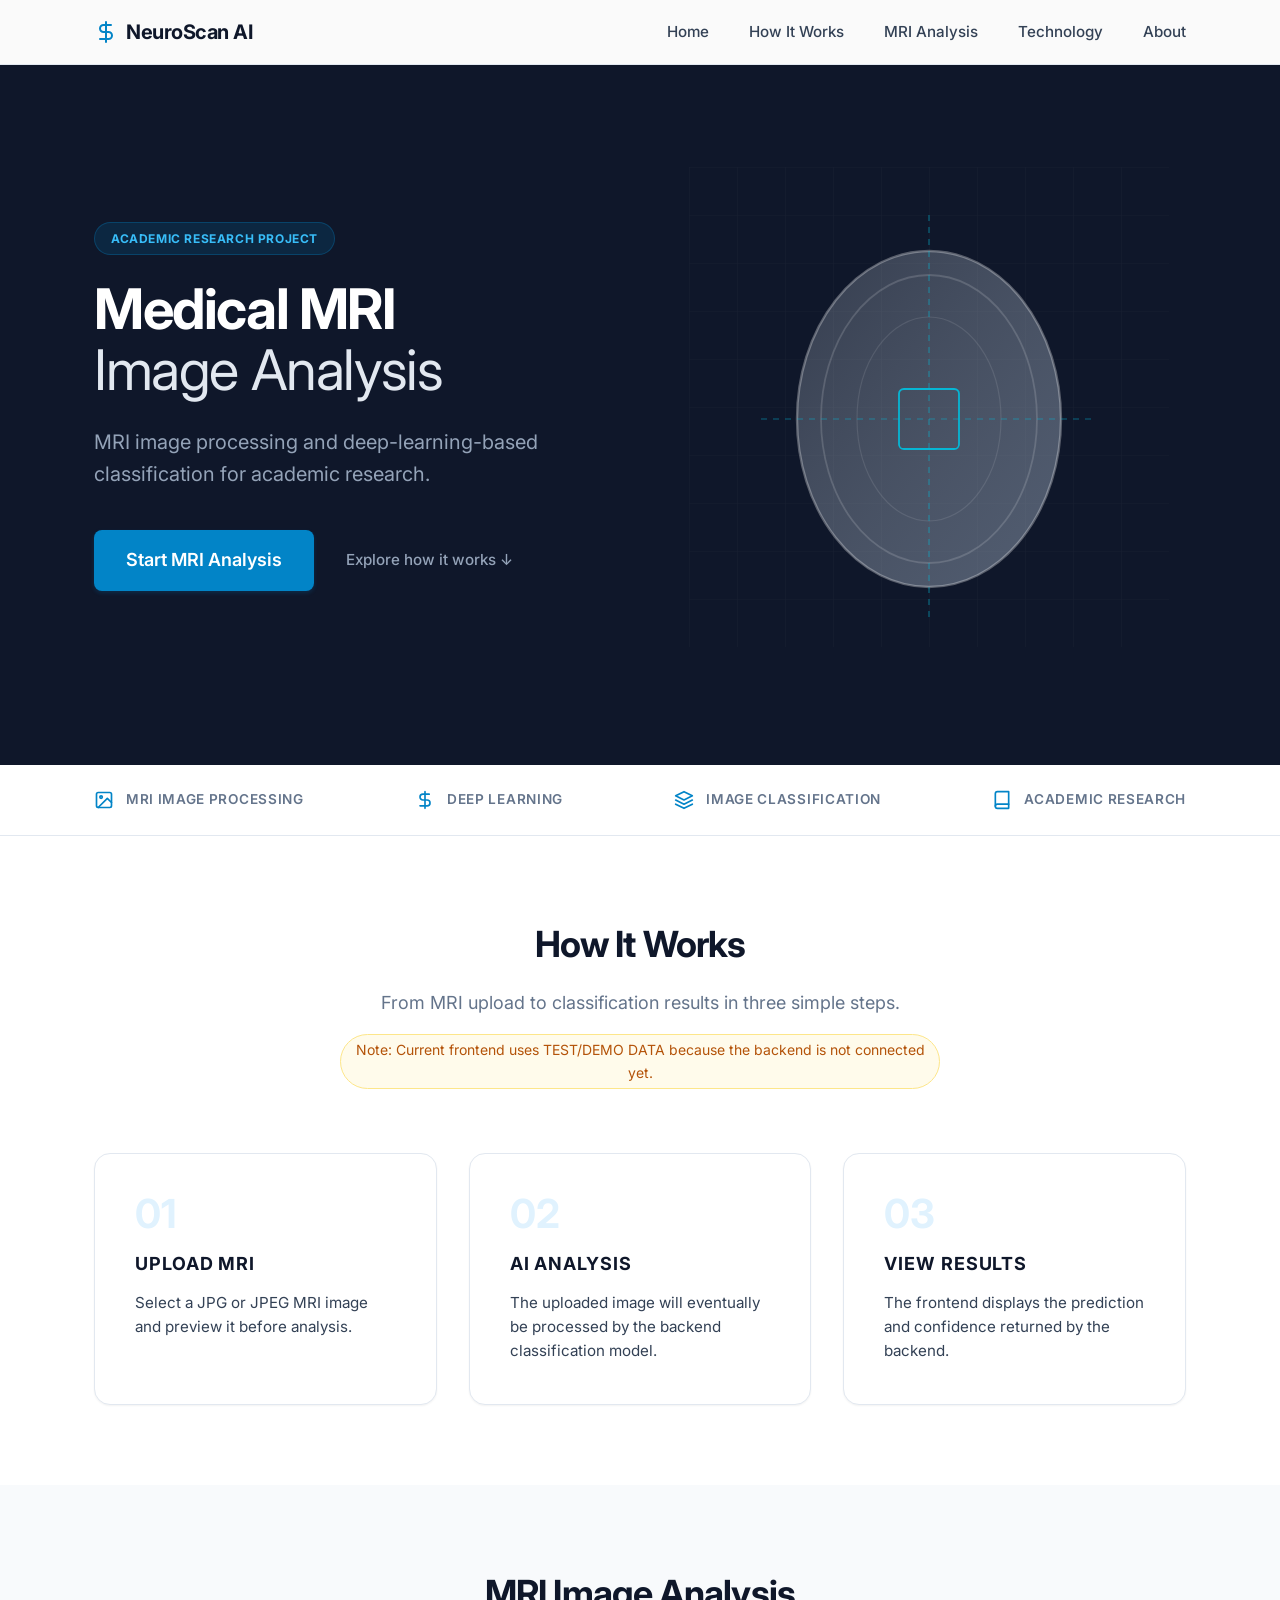
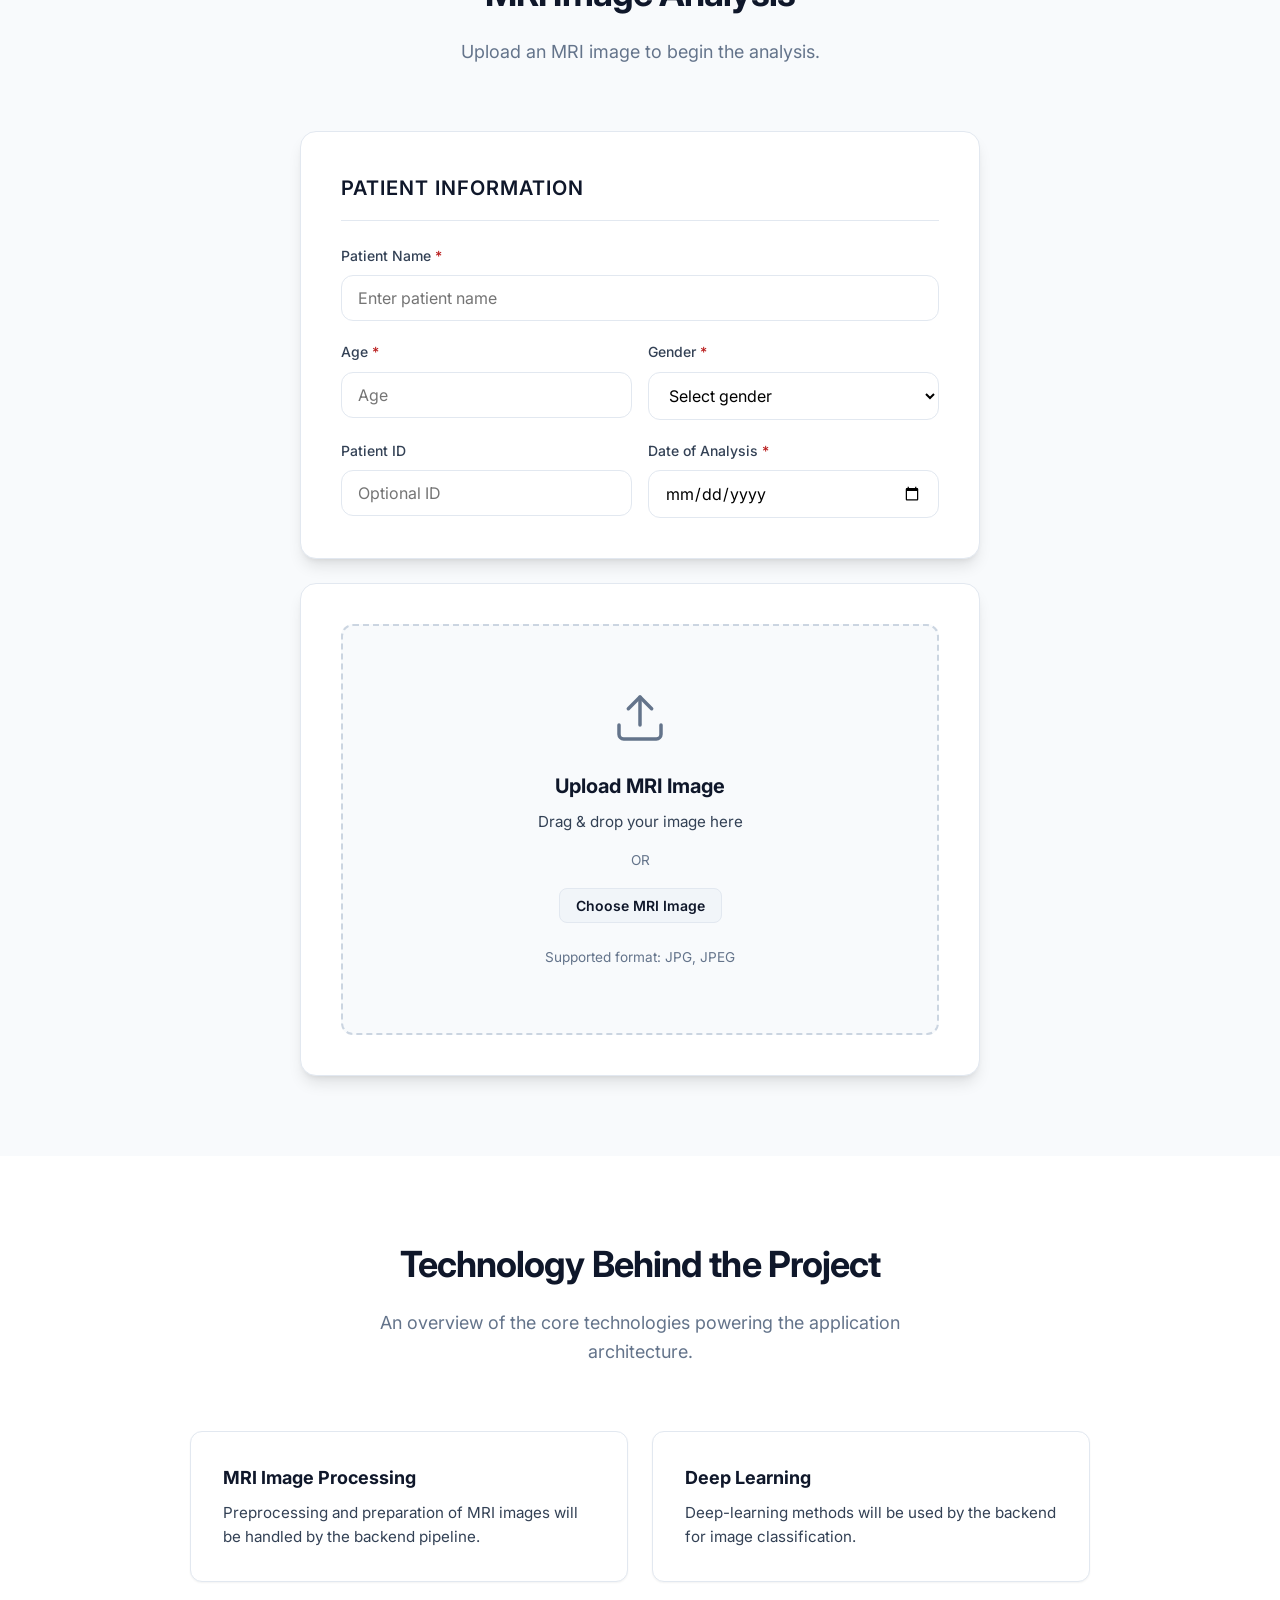
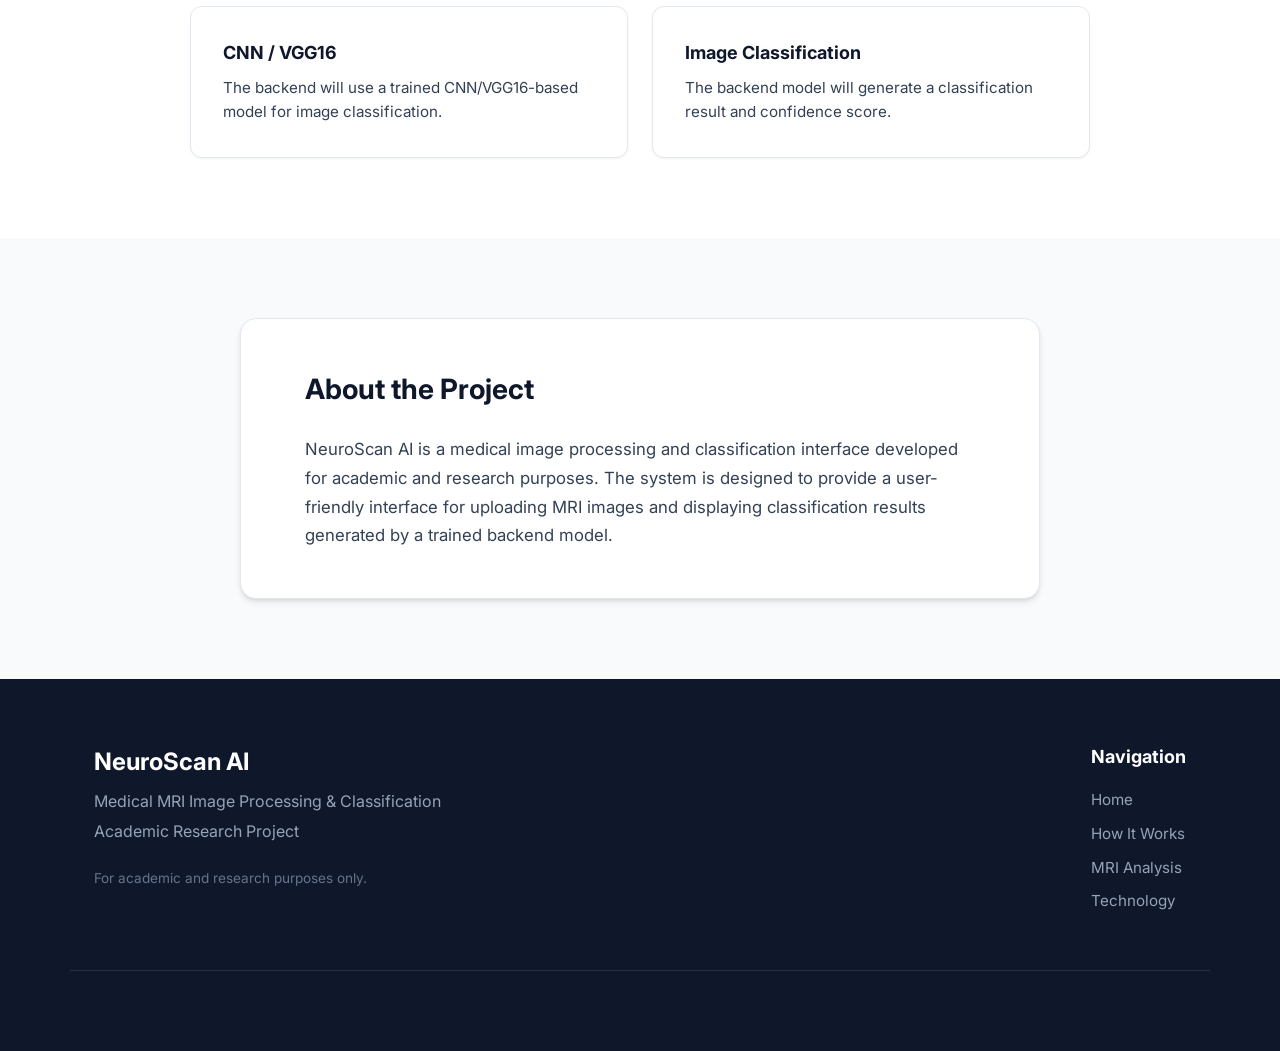
==== frontend/index.html @ dbf4b279 "Build full-stack MRI classification application" ====
<!DOCTYPE html>
<html lang="en">
<head>
    <meta charset="UTF-8">
    <meta name="viewport" content="width=device-width, initial-scale=1.0">
    <title>NeuroScan AI - Medical MRI Analysis</title>
    <meta name="description" content="Advanced MRI image processing and deep-learning classification for academic research.">
    <link rel="stylesheet" href="style.css">
    <link href="https://fonts.googleapis.com/css2?family=Inter:wght@300;400;500;600;700&display=swap" rel="stylesheet">
</head>
<body>

    <!-- 1. PROFESSIONAL NAVIGATION -->
    <nav class="navbar">
        <div class="container nav-container">
            <div class="logo">
                <svg xmlns="http://www.w3.org/2000/svg" width="24" height="24" viewBox="0 0 24 24" fill="none" stroke="currentColor" stroke-width="2" stroke-linecap="round" stroke-linejoin="round" class="logo-icon"><path d="M12 2v20M17 5H9.5a3.5 3.5 0 0 0 0 7h5a3.5 3.5 0 0 1 0 7H6"/></svg>
                <span>NeuroScan AI</span>
            </div>
            <ul class="nav-links">
                <li><a href="#home">Home</a></li>
                <li><a href="#how-it-works">How It Works</a></li>
                <li><a href="#analysis">MRI Analysis</a></li>
                <li><a href="#technology">Technology</a></li>
                <li><a href="#about">About</a></li>
            </ul>
            <div class="mobile-menu-btn" aria-label="Toggle navigation">
                <svg xmlns="http://www.w3.org/2000/svg" width="24" height="24" viewBox="0 0 24 24" fill="none" stroke="currentColor" stroke-width="2" stroke-linecap="round" stroke-linejoin="round"><line x1="3" y1="12" x2="21" y2="12"></line><line x1="3" y1="6" x2="21" y2="6"></line><line x1="3" y1="18" x2="21" y2="18"></line></svg>
            </div>
        </div>
    </nav>

    <!-- 2. HERO SECTION -->
    <section id="home" class="hero-section">
        <div class="container hero-container">
            <div class="hero-content">
                <div class="badge-pill">Academic Research Project</div>
                <h1>Medical MRI<br><span>Image Analysis</span></h1>
                <p>MRI image processing and deep-learning-based classification for academic research.</p>
                <div class="hero-actions">
                    <a href="#analysis" class="btn-primary btn-lg">Start MRI Analysis</a>
                    <a href="#how-it-works" class="hero-sub-link">Explore how it works ↓</a>
                </div>
            </div>
            <div class="hero-visual">
                <!-- 3. HERO VISUAL -->
                <svg viewBox="0 0 400 400" xmlns="http://www.w3.org/2000/svg" class="hero-svg" aria-label="Clinical MRI Scanning Visual">
                    <defs>
                        <linearGradient id="scan-grad" x1="0%" y1="0%" x2="100%" y2="100%">
                            <stop offset="0%" style="stop-color:#cbd5e1;stop-opacity:0.2" />
                            <stop offset="100%" style="stop-color:#94a3b8;stop-opacity:0.5" />
                        </linearGradient>
                        <pattern id="grid" width="40" height="40" patternUnits="userSpaceOnUse">
                            <path d="M 40 0 L 0 0 0 40" fill="none" stroke="rgba(255,255,255,0.03)" stroke-width="1"/>
                        </pattern>
                    </defs>
                    
                    <!-- Clinical background grid (DICOM viewer style) -->
                    <rect width="400" height="400" fill="url(#grid)" />
                    
                    <!-- MRI Head axial cross-section abstraction -->
                    <ellipse cx="200" cy="210" rx="110" ry="140" fill="url(#scan-grad)" stroke="rgba(255,255,255,0.3)" stroke-width="2"/>
                    <ellipse cx="200" cy="210" rx="90" ry="120" fill="none" stroke="rgba(255,255,255,0.15)" stroke-width="1.5"/>
                    <ellipse cx="200" cy="210" rx="60" ry="85" fill="none" stroke="rgba(255,255,255,0.1)" stroke-width="1"/>
                    
                    <!-- Crosshairs (medical imaging focus point) -->
                    <line x1="200" y1="40" x2="200" y2="380" stroke="rgba(6, 182, 212, 0.5)" stroke-width="1" stroke-dasharray="5 5"/>
                    <line x1="60" y1="210" x2="340" y2="210" stroke="rgba(6, 182, 212, 0.5)" stroke-width="1" stroke-dasharray="5 5"/>
                    
                    <!-- Focal highlight -->
                    <rect x="175" y="185" width="50" height="50" fill="none" stroke="#06b6d4" stroke-width="1.5" rx="4"/>
                </svg>
            </div>
        </div>
    </section>

    <!-- 4. INFORMATION STRIP -->
    <section class="trust-strip">
        <div class="container strip-container">
            <div class="strip-item">
                <svg xmlns="http://www.w3.org/2000/svg" width="20" height="20" viewBox="0 0 24 24" fill="none" stroke="currentColor" stroke-width="2" stroke-linecap="round" stroke-linejoin="round"><rect x="3" y="3" width="18" height="18" rx="2" ry="2"></rect><circle cx="8.5" cy="8.5" r="1.5"></circle><polyline points="21 15 16 10 5 21"></polyline></svg>
                <span>MRI IMAGE PROCESSING</span>
            </div>
            <div class="strip-item">
                <svg xmlns="http://www.w3.org/2000/svg" width="20" height="20" viewBox="0 0 24 24" fill="none" stroke="currentColor" stroke-width="2" stroke-linecap="round" stroke-linejoin="round"><path d="M12 2v20M17 5H9.5a3.5 3.5 0 0 0 0 7h5a3.5 3.5 0 0 1 0 7H6"/></svg>
                <span>DEEP LEARNING</span>
            </div>
            <div class="strip-item">
                <svg xmlns="http://www.w3.org/2000/svg" width="20" height="20" viewBox="0 0 24 24" fill="none" stroke="currentColor" stroke-width="2" stroke-linecap="round" stroke-linejoin="round"><polygon points="12 2 2 7 12 12 22 7 12 2"></polygon><polyline points="2 17 12 22 22 17"></polyline><polyline points="2 12 12 17 22 12"></polyline></svg>
                <span>IMAGE CLASSIFICATION</span>
            </div>
            <div class="strip-item">
                <svg xmlns="http://www.w3.org/2000/svg" width="20" height="20" viewBox="0 0 24 24" fill="none" stroke="currentColor" stroke-width="2" stroke-linecap="round" stroke-linejoin="round"><path d="M4 19.5A2.5 2.5 0 0 1 6.5 17H20"></path><path d="M6.5 2H20v20H6.5A2.5 2.5 0 0 1 4 19.5v-15A2.5 2.5 0 0 1 6.5 2z"></path></svg>
                <span>ACADEMIC RESEARCH</span>
            </div>
        </div>
    </section>

    <!-- 5. HOW IT WORKS SECTION -->
    <section id="how-it-works" class="section-light">
        <div class="container">
            <div class="section-header">
                <h2>How It Works</h2>
                <p>From MRI upload to classification results in three simple steps.</p>
                <p class="demo-notice hidden">Note: Current frontend uses TEST/DEMO DATA because the backend is not connected yet.</p>
            </div>
            <div class="steps-container">
                <div class="step-card">
                    <div class="step-number">01</div>
                    <h3>UPLOAD MRI</h3>
                    <p>Select a JPG or JPEG MRI image and preview it before analysis.</p>
                </div>
                <div class="step-card">
                    <div class="step-number">02</div>
                    <h3>AI ANALYSIS</h3>
                    <p>The uploaded image will eventually be processed by the backend classification model.</p>
                </div>
                <div class="step-card">
                    <div class="step-number">03</div>
                    <h3>VIEW RESULTS</h3>
                    <p>The frontend displays the prediction and confidence returned by the backend.</p>
                </div>
            </div>
        </div>
    </section>

    <!-- 6. MRI ANALYSIS SECTION -->
    <section id="analysis" class="section-gray">
        <div class="container">
            <div class="section-header">
                <h2>MRI Image Analysis</h2>
                <p>Upload an MRI image to begin the analysis.</p>
            </div>
            
            <div class="app-container">
                <!-- Patient Information Section -->
                <section id="patient-info-section" class="app-card">
                    <div class="app-card-header">
                        <h3>Patient Information</h3>
                    </div>
                    <form id="patient-form" class="patient-form" onsubmit="event.preventDefault();">
                        <div class="form-group">
                            <label for="patient-name">Patient Name <span class="required">*</span></label>
                            <input type="text" id="patient-name" required placeholder="Enter patient name">
                        </div>
                        <div class="form-row">
                            <div class="form-group half">
                                <label for="patient-age">Age <span class="required">*</span></label>
                                <input type="number" id="patient-age" min="1" max="150" required placeholder="Age">
                            </div>
                            <div class="form-group half">
                                <label for="patient-gender">Gender <span class="required">*</span></label>
                                <select id="patient-gender" required>
                                    <option value="" disabled selected>Select gender</option>
                                    <option value="Male">Male</option>
                                    <option value="Female">Female</option>
                                    <option value="Other">Other</option>
                                </select>
                            </div>
                        </div>
                        <div class="form-row">
                            <div class="form-group half">
                                <label for="patient-id">Patient ID</label>
                                <input type="text" id="patient-id" placeholder="Optional ID">
                            </div>
                            <div class="form-group half">
                                <label for="analysis-date">Date of Analysis <span class="required">*</span></label>
                                <input type="date" id="analysis-date" required>
                            </div>
                        </div>
                    </form>
                </section>

                <!-- Upload Section -->
                <section id="upload-section" class="app-card mt-4">
                    <div class="upload-area" id="drop-zone" tabindex="0" role="button" aria-label="Upload MRI Image">
                        <div class="upload-icon">
                            <svg xmlns="http://www.w3.org/2000/svg" width="56" height="56" viewBox="0 0 24 24" fill="none" stroke="currentColor" stroke-width="1.5" stroke-linecap="round" stroke-linejoin="round"><path d="M21 15v4a2 2 0 0 1-2 2H5a2 2 0 0 1-2-2v-4"></path><polyline points="17 8 12 3 7 8"></polyline><line x1="12" y1="3" x2="12" y2="15"></line></svg>
                        </div>
                        <h3>Upload MRI Image</h3>
                        <p>Drag & drop your image here</p>
                        <p class="upload-or">or</p>
                        <button class="btn-secondary btn-sm" onclick="document.getElementById('file-input').click(); event.stopPropagation();">Choose MRI Image</button>
                        <p class="file-format-info">Supported format: JPG, JPEG</p>
                        <input type="file" id="file-input" accept=".jpg, .jpeg, image/jpeg" hidden>
                    </div>
                    <div id="error-message" class="error-message hidden" role="alert"></div>
                </section>

                <!-- 7. PREVIEW SECTION -->
                <section id="preview-section" class="app-card hidden">
                    <div class="app-card-header flex-between">
                        <h3>MRI PREVIEW</h3>
                    </div>
                    
                    <div class="preview-container">
                        <img id="image-preview" src="" alt="MRI Preview">
                    </div>
                    
                    <div class="file-info-panel">
                        <div class="file-details">
                            <span class="file-detail-label">Filename:</span> <span id="file-name" class="file-detail-value">example.jpg</span><br>
                            <span class="file-detail-label">File size:</span> <span id="file-size" class="file-detail-value">2.4 MB</span>
                        </div>
                        <button id="remove-btn" class="btn-secondary">Change Image</button>
                    </div>
                    
                    <!-- 8. ANALYZE BUTTON -->
                    <button id="analyze-btn" class="btn-primary w-100 mt-4">Analyze MRI</button>
                </section>

                <!-- 9. LOADING STATE -->
                <section id="loading-section" class="app-card hidden" aria-live="polite">
                    <div class="loading-content">
                        <div class="spinner"></div>
                        <h3>Analyzing MRI image...</h3>
                    </div>
                </section>

                <!-- 10. RESULT SECTION -->
                <section id="result-section" class="app-card hidden">
                    <div class="app-card-header flex-between">
                        <h3>Analysis Result</h3>

                    </div>
                    
                    <!-- 11. RESULT STATUS -->
                    <div class="status-indicator">
                        <svg xmlns="http://www.w3.org/2000/svg" width="16" height="16" viewBox="0 0 24 24" fill="none" stroke="currentColor" stroke-width="2" stroke-linecap="round" stroke-linejoin="round"><path d="M22 11.08V12a10 10 0 1 1-5.93-9.14"></path><polyline points="22 4 12 14.01 9 11.01"></polyline></svg>
                        <span>Analysis completed successfully</span>
                    </div>
                    
                    <div class="result-details">
                        <div class="result-item">
                            <span class="result-label">PREDICTED CLASS</span>
                            <span class="result-value highlight" id="pred-class">Demo Class</span>
                        </div>
                        
                        <div class="result-item">
                            <div class="confidence-header">
                                <span class="result-label">CONFIDENCE SCORE</span>
                                <span class="result-value" id="pred-confidence">95.00%</span>
                            </div>
                            <div class="progress-bar-container" aria-hidden="true">
                                <div class="progress-bar" id="confidence-bar" style="width: 0%;"></div>
                            </div>
                        </div>
                    </div>

                    <!-- PATIENT REPORT CARD -->
                    <div id="patient-report-card" class="report-card hidden mt-4">
                        <div class="report-header">
                            <h4>MRI ANALYSIS REPORT</h4>
                        </div>
                        <div class="report-body">
                            <div class="report-section">
                                <h5>Patient Information</h5>
                                <div class="report-grid">
                                    <div class="report-field"><span>Name:</span> <strong id="report-name"></strong></div>
                                    <div class="report-field"><span>Age:</span> <strong id="report-age"></strong></div>
                                    <div class="report-field"><span>Gender:</span> <strong id="report-gender"></strong></div>
                                    <div class="report-field"><span>Patient ID:</span> <strong id="report-id"></strong></div>
                                    <div class="report-field"><span>Date:</span> <strong id="report-date"></strong></div>
                                </div>
                            </div>
                            <div class="report-section">
                                <h5>Analysis</h5>
                                <div class="report-grid">
                                    <div class="report-field"><span>Predicted Class:</span> <strong id="report-pred-class" class="highlight"></strong></div>
                                    <div class="report-field"><span>Confidence:</span> <strong id="report-pred-confidence"></strong></div>
                                </div>
                            </div>
                            <div class="report-section">
                                <h5>Uploaded MRI</h5>
                                <img id="report-mri-preview" src="" alt="MRI Thumbnail" class="report-thumbnail">
                            </div>
                        </div>
                    </div>

                    <!-- CONDITION INFORMATION -->
                    <div id="condition-info-section" class="condition-info hidden mt-4">
                        <h4>General Information</h4>
                        <p id="condition-text"></p>
                    </div>

                    <!-- 14. MEDICAL DISCLAIMER -->
                    <div class="disclaimer mt-4">
                        <svg xmlns="http://www.w3.org/2000/svg" width="20" height="20" viewBox="0 0 24 24" fill="none" stroke="currentColor" stroke-width="2" stroke-linecap="round" stroke-linejoin="round"><path d="M10.29 3.86L1.82 18a2 2 0 0 0 1.71 3h16.94a2 2 0 0 0 1.71-3L13.71 3.86a2 2 0 0 0-3.42 0z"></path><line x1="12" y1="9" x2="12" y2="13"></line><line x1="12" y1="17" x2="12.01" y2="17"></line></svg>
                        <p>For academic and research purposes only. This system is not intended to provide medical diagnosis or replace professional medical advice. AI classification results may be incorrect and should be reviewed by a qualified medical professional.</p>
                    </div>

                    <div class="action-buttons mt-4">
                        <button id="print-btn" class="btn-primary w-100 mb-3" onclick="window.print()">Print / Save Report</button>
                        <button id="reset-btn" class="btn-secondary w-100">Analyze Another Image</button>
                    </div>
                </section>
            </div>
        </div>
    </section>

    <!-- 12. TECHNOLOGY SECTION -->
    <section id="technology" class="section-light">
        <div class="container">
            <div class="section-header">
                <h2>Technology Behind the Project</h2>
                <p>An overview of the core technologies powering the application architecture.</p>
            </div>
            <div class="tech-grid">
                <div class="tech-card">
                    <h4>MRI Image Processing</h4>
                    <p>Preprocessing and preparation of MRI images will be handled by the backend pipeline.</p>
                </div>
                <div class="tech-card">
                    <h4>Deep Learning</h4>
                    <p>Deep-learning methods will be used by the backend for image classification.</p>
                </div>
                <div class="tech-card">
                    <h4>CNN / VGG16</h4>
                    <p>The backend will use a trained CNN/VGG16-based model for image classification.</p>
                </div>
                <div class="tech-card">
                    <h4>Image Classification</h4>
                    <p>The backend model will generate a classification result and confidence score.</p>
                </div>
            </div>
        </div>
    </section>

    <!-- 13. ABOUT SECTION -->
    <section id="about" class="section-gray">
        <div class="container">
            <div class="about-container">
                <h2>About the Project</h2>
                <p>NeuroScan AI is a medical image processing and classification interface developed for academic and research purposes. The system is designed to provide a user-friendly interface for uploading MRI images and displaying classification results generated by a trained backend model.</p>
            </div>
        </div>
    </section>

    <!-- 15. FOOTER -->
    <footer class="footer">
        <div class="container footer-container">
            <div class="footer-info">
                <h4>NeuroScan AI</h4>
                <p>Medical MRI Image Processing & Classification</p>
                <p class="text-sm">Academic Research Project</p>
                <p class="footer-note">For academic and research purposes only.</p>
            </div>
            <div class="footer-nav">
                <h4>Navigation</h4>
                <ul>
                    <li><a href="#home">Home</a></li>
                    <li><a href="#how-it-works">How It Works</a></li>
                    <li><a href="#analysis">MRI Analysis</a></li>
                    <li><a href="#technology">Technology</a></li>
                </ul>
            </div>
        </div>
    </footer>

    <script>
        // Smooth scrolling for navigation
        document.querySelectorAll('a[href^="#"]').forEach(anchor => {
            anchor.addEventListener('click', function (e) {
                e.preventDefault();
                // Close mobile menu if open
                const navLinks = document.querySelector('.nav-links');
                if (navLinks) navLinks.classList.remove('active');
                
                const target = document.querySelector(this.getAttribute('href'));
                if (target) {
                    target.scrollIntoView({ behavior: 'smooth' });
                }
            });
        });

        // Mobile menu toggle
        const menuBtn = document.querySelector('.mobile-menu-btn');
        if (menuBtn) {
            menuBtn.addEventListener('click', function() {
                document.querySelector('.nav-links').classList.toggle('active');
            });
        }

        // --- Core App Logic (Unchanged Functionality) ---
        
        // DOM Elements
        const dropZone = document.getElementById('drop-zone');
        const fileInput = document.getElementById('file-input');
        const uploadSection = document.getElementById('upload-section');
        const previewSection = document.getElementById('preview-section');
        const loadingSection = document.getElementById('loading-section');
        const resultSection = document.getElementById('result-section');
        const imagePreview = document.getElementById('image-preview');
        const fileNameDisplay = document.getElementById('file-name');
        const fileSizeDisplay = document.getElementById('file-size');
        const errorMessage = document.getElementById('error-message');
        const analyzeBtn = document.getElementById('analyze-btn');
        const removeBtn = document.getElementById('remove-btn');
        const resetBtn = document.getElementById('reset-btn');

        // State
        let selectedFile = null;

        // Allow keyboard activation of drop zone
        dropZone.addEventListener('keydown', (e) => {
            if (e.key === 'Enter' || e.key === ' ') {
                e.preventDefault();
                fileInput.click();
            }
        });

        // Click to open file dialog
        dropZone.addEventListener('click', (e) => {
            // Prevent double trigger if button was clicked
            if (e.target.tagName !== 'BUTTON') {
                fileInput.click();
            }
        });
        
        // Drag and Drop support
        dropZone.addEventListener('dragover', (e) => {
            e.preventDefault();
            dropZone.classList.add('dragover');
        });

        dropZone.addEventListener('dragleave', () => {
            dropZone.classList.remove('dragover');
        });

        dropZone.addEventListener('drop', (e) => {
            e.preventDefault();
            dropZone.classList.remove('dragover');
            
            if (e.dataTransfer.files.length > 0) {
                handleFile(e.dataTransfer.files[0]);
            }
        });

        // File Input change
        fileInput.addEventListener('change', (e) => {
            if (e.target.files.length > 0) {
                handleFile(e.target.files[0]);
            }
        });

        // Button actions
        removeBtn.addEventListener('click', resetUI);
        resetBtn.addEventListener('click', resetUI);
        analyzeBtn.addEventListener('click', analyzeImage);

        // Core Functions
        function handleFile(file) {
            clearError();
            
            // Validate file type
            const validTypes = ['image/jpeg', 'image/jpg'];
            const fileExtension = file.name.split('.').pop().toLowerCase();
            
            if (!validTypes.includes(file.type) && fileExtension !== 'jpg' && fileExtension !== 'jpeg') {
                showError('Please select a JPG or JPEG MRI image before continuing.');
                // Reset file input
                fileInput.value = '';
                return;
            }

            selectedFile = file;
            
            // Display file info
            fileNameDisplay.textContent = file.name;
            const sizeInMB = (file.size / (1024 * 1024)).toFixed(2);
            fileSizeDisplay.textContent = sizeInMB > 0.1 ? `${sizeInMB} MB` : `${(file.size / 1024).toFixed(1)} KB`;

            // Display image preview
            const reader = new FileReader();
            reader.onload = (e) => {
                imagePreview.src = e.target.result;
                uploadSection.classList.add('hidden');
                previewSection.classList.remove('hidden');
                // Ensure analyze button is enabled
                analyzeBtn.disabled = false;
            };
            reader.readAsDataURL(file);
        }

        async function analyzeImage() {
            // Validate patient form first
            const patientForm = document.getElementById('patient-form');
            if (!patientForm.checkValidity()) {
                patientForm.reportValidity();
                return;
            }

            if (!selectedFile) {
                showError('Please select an image first.');
                return;
            }

            // Disable button to prevent double-clicks
            analyzeBtn.disabled = true;

            // Hide preview, show loading state
            previewSection.classList.add('hidden');
            loadingSection.classList.remove('hidden');

            const formData = new FormData();
            formData.append('image', selectedFile);

            try {
                const response = await fetch('http://127.0.0.1:5000/predict', {
                    method: 'POST',
                    body: formData
                });

                if (!response.ok) {
                    throw new Error(`Server returned status: ${response.status}`);
                }

                const data = await response.json();
                
                if (data.error) {
                    throw new Error(data.error);
                }

                loadingSection.classList.add('hidden');
                displayResults(data.prediction, data.confidence);
                
            } catch (error) {
                loadingSection.classList.add('hidden');
                previewSection.classList.remove('hidden');
                analyzeBtn.disabled = false;
                
                if (error.message.includes('Failed to fetch')) {
                    showError('Backend server is not running. Please start the backend and try again.');
                } else {
                    showError(`Analysis failed: ${error.message}`);
                }
            }
        }

        function displayResults(prediction, confidence) {
            // Update UI text
            document.getElementById('pred-class').textContent = prediction;
            document.getElementById('pred-confidence').textContent = confidence.toFixed(2) + '%';
            
            // Populate Patient Report
            document.getElementById('report-name').textContent = document.getElementById('patient-name').value;
            document.getElementById('report-age').textContent = document.getElementById('patient-age').value;
            document.getElementById('report-gender').textContent = document.getElementById('patient-gender').value;
            document.getElementById('report-id').textContent = document.getElementById('patient-id').value || 'N/A';
            document.getElementById('report-date').textContent = document.getElementById('analysis-date').value;
            document.getElementById('report-pred-class').textContent = prediction.toUpperCase();
            document.getElementById('report-pred-confidence').textContent = confidence.toFixed(2) + '%';
            document.getElementById('report-mri-preview').src = document.getElementById('image-preview').src;
            
            // Show Report
            document.getElementById('patient-report-card').classList.remove('hidden');

            // Populate Condition Info
            const conditionText = document.getElementById('condition-text');
            let info = "";
            const predLower = prediction.toLowerCase();
            
            if (predLower === 'glioma') {
                info = "AI classification: Glioma. Gliomas are a type of tumor that occurs in the brain and spinal cord, originating from the glial cells that support nerve cells. This is general educational information and not a diagnosis.";
            } else if (predLower === 'meningioma') {
                info = "AI classification: Meningioma. A meningioma is a tumor that arises from the meninges, the membranes that surround your brain and spinal cord. Most meningiomas grow very slowly. This is general educational information and not a diagnosis.";
            } else if (predLower === 'pituitary') {
                info = "AI classification: Pituitary Tumor. Pituitary tumors are abnormal growths that develop in your pituitary gland. Some cause excessive production of hormones, while others can restrict normal functions. This is general educational information and not a diagnosis.";
            } else if (predLower === 'notumor') {
                info = "AI classification: No Tumor. The model did not classify the image into the supported tumor categories (Glioma, Meningioma, Pituitary). This is general educational information and not a diagnosis of health.";
            } else {
                info = "AI classification: " + prediction + ". General information for this condition is currently unavailable.";
            }
            conditionText.textContent = info;
            document.getElementById('condition-info-section').classList.remove('hidden');
            
            // Show result section
            resultSection.classList.remove('hidden');
            
            // Animate confidence progress bar
            const confidenceBar = document.getElementById('confidence-bar');
            
            // Reset to 0 first to ensure animation plays if doing multiple images
            confidenceBar.style.width = '0%';
            
            // Trigger reflow to restart animation
            void confidenceBar.offsetWidth;
            
            // Set final width
            confidenceBar.style.width = confidence + '%';
            
            // Dynamically set bar color based on confidence level
            if (confidence > 90) {
                confidenceBar.style.backgroundColor = 'var(--accent-teal)';
            } else if (confidence > 70) {
                confidenceBar.style.backgroundColor = 'var(--warning-text)';
            } else {
                confidenceBar.style.backgroundColor = 'var(--error-text)';
            }
        }

        function resetUI() {
            // Clear state
            selectedFile = null;
            fileInput.value = '';
            imagePreview.src = '';
            
            // Reset views
            previewSection.classList.add('hidden');
            resultSection.classList.add('hidden');
            document.getElementById('patient-report-card').classList.add('hidden');
            document.getElementById('condition-info-section').classList.add('hidden');
            loadingSection.classList.add('hidden');
            uploadSection.classList.remove('hidden');
            
            // Reset progress bar
            document.getElementById('confidence-bar').style.width = '0%';
            
            clearError();
        }

        function showError(msg) {
            errorMessage.textContent = msg;
            errorMessage.classList.remove('hidden');
        }

        function clearError() {
            errorMessage.textContent = '';
            errorMessage.classList.add('hidden');
        }
    </script>
</body>
</html>
---- frontend/style.css ----
:root {
    /* Color Palette - Medical AI */
    --primary-blue: #0f172a; /* Deep navy */
    --primary-light: #1e293b;
    --accent-blue: #0284c7; /* Professional blue */
    --accent-blue-hover: #0369a1;
    --accent-cyan: #06b6d4;
    --accent-teal: #0d9488;
    
    --bg-light: #f8fafc;
    --bg-gray: #f1f5f9;
    --bg-white: #ffffff;
    
    --text-dark: #0f172a;
    --text-body: #334155;
    --text-muted: #64748b;
    --border-color: #e2e8f0;
    
    /* System colors */
    --error-bg: #fef2f2;
    --error-text: #b91c1c;
    --warning-bg: #fffbeb;
    --warning-text: #b45309;

    /* Styling vars */
    --radius-sm: 8px;
    --radius-md: 12px;
    --radius-lg: 16px;
    --shadow-sm: 0 1px 2px 0 rgb(0 0 0 / 0.05);
    --shadow-md: 0 4px 6px -1px rgb(0 0 0 / 0.1), 0 2px 4px -2px rgb(0 0 0 / 0.1);
    --shadow-lg: 0 10px 15px -3px rgb(0 0 0 / 0.1), 0 4px 6px -4px rgb(0 0 0 / 0.1);
    --transition: all 0.25s ease-in-out;
}

* {
    box-sizing: border-box;
    margin: 0;
    padding: 0;
}

html {
    scroll-behavior: smooth;
}

body {
    font-family: 'Inter', system-ui, -apple-system, sans-serif;
    color: var(--text-body);
    line-height: 1.6;
    background-color: var(--bg-light);
}

/* Layout Utilities */
.container {
    width: 100%;
    max-width: 1140px;
    margin: 0 auto;
    padding: 0 1.5rem;
}

.section-light {
    background-color: var(--bg-white);
    padding: 5rem 0;
}

.section-gray {
    background-color: var(--bg-light);
    padding: 5rem 0;
}

.section-header {
    text-align: center;
    margin-bottom: 4rem;
}

.section-header h2 {
    font-size: 2.25rem;
    font-weight: 700;
    color: var(--primary-blue);
    margin-bottom: 1rem;
    letter-spacing: -0.025em;
}

.section-header p {
    color: var(--text-muted);
    font-size: 1.125rem;
    max-width: 600px;
    margin: 0 auto;
}

.demo-notice {
    font-size: 0.875rem !important;
    color: var(--warning-text) !important;
    background-color: var(--warning-bg);
    display: inline-block;
    padding: 0.25rem 0.75rem;
    border-radius: 99px;
    margin-top: 1rem !important;
    border: 1px solid #fde68a;
}

.mt-4 { margin-top: 1.5rem; }
.w-100 { width: 100%; }

/* Buttons */
.btn-primary, .btn-secondary {
    display: inline-flex;
    align-items: center;
    justify-content: center;
    padding: 0.75rem 1.5rem;
    border-radius: var(--radius-sm);
    font-weight: 600;
    font-size: 1rem;
    text-decoration: none;
    cursor: pointer;
    transition: var(--transition);
    border: none;
    font-family: inherit;
}

.btn-primary {
    background-color: var(--accent-blue);
    color: white;
    box-shadow: 0 2px 4px rgba(2, 132, 199, 0.2);
}

.btn-primary:hover:not(:disabled) {
    background-color: var(--accent-blue-hover);
    transform: translateY(-1px);
    box-shadow: 0 4px 6px rgba(2, 132, 199, 0.3);
}

.btn-primary:disabled {
    opacity: 0.7;
    cursor: not-allowed;
}

.btn-secondary {
    background-color: var(--bg-gray);
    color: var(--primary-blue);
    border: 1px solid var(--border-color);
}

.btn-secondary:hover {
    background-color: #e2e8f0;
}

.btn-lg {
    padding: 1rem 2rem;
    font-size: 1.125rem;
}

.btn-sm {
    padding: 0.5rem 1rem;
    font-size: 0.875rem;
}

/* 1. Navigation */
.navbar {
    background-color: rgba(255, 255, 255, 0.98);
    backdrop-filter: blur(10px);
    position: fixed;
    top: 0;
    width: 100%;
    z-index: 1000;
    padding: 1rem 0;
    border-bottom: 1px solid var(--border-color);
    box-shadow: var(--shadow-sm);
}

.nav-container {
    display: flex;
    justify-content: space-between;
    align-items: center;
}

.logo {
    display: flex;
    align-items: center;
    gap: 0.5rem;
    color: var(--primary-blue);
    font-weight: 700;
    font-size: 1.25rem;
    letter-spacing: -0.025em;
}

.logo-icon {
    color: var(--accent-blue);
}

.nav-links {
    display: flex;
    list-style: none;
    gap: 2.5rem;
}

.nav-links a {
    color: var(--text-body);
    text-decoration: none;
    font-weight: 500;
    font-size: 0.95rem;
    transition: var(--transition);
}

.nav-links a:hover {
    color: var(--accent-blue);
}

.mobile-menu-btn {
    display: none;
    color: var(--primary-blue);
    cursor: pointer;
}

/* 2. Hero Section */
.hero-section {
    background-color: var(--primary-blue);
    padding: 9rem 0 6rem;
    min-height: 85vh;
    display: flex;
    align-items: center;
    overflow: hidden;
    position: relative;
}

.hero-container {
    display: flex;
    align-items: center;
    justify-content: space-between;
    gap: 4rem;
    position: relative;
    z-index: 2;
}

.hero-content {
    flex: 1;
    color: white;
}

.badge-pill {
    display: inline-block;
    padding: 0.35rem 1rem;
    background-color: rgba(2, 132, 199, 0.15);
    color: #38bdf8;
    border: 1px solid rgba(2, 132, 199, 0.3);
    border-radius: 99px;
    font-size: 0.75rem;
    font-weight: 700;
    margin-bottom: 1.5rem;
    letter-spacing: 0.05em;
    text-transform: uppercase;
}

.hero-content h1 {
    font-size: 3.5rem;
    line-height: 1.1;
    font-weight: 700;
    margin-bottom: 1.5rem;
    letter-spacing: -0.025em;
}

.hero-content h1 span {
    color: #e2e8f0;
    font-weight: 400;
}

.hero-content p {
    font-size: 1.25rem;
    color: #94a3b8;
    margin-bottom: 2.5rem;
    max-width: 500px;
    line-height: 1.6;
}

.hero-actions {
    display: flex;
    align-items: center;
    gap: 2rem;
}

.hero-sub-link {
    color: #94a3b8;
    text-decoration: none;
    font-size: 0.95rem;
    font-weight: 500;
    transition: var(--transition);
}

.hero-sub-link:hover {
    color: white;
}

.hero-visual {
    flex: 1;
    display: flex;
    justify-content: center;
}

.hero-svg {
    width: 100%;
    max-width: 480px;
}

/* 4. Trust Strip */
.trust-strip {
    background-color: var(--bg-white);
    border-bottom: 1px solid var(--border-color);
    padding: 1.5rem 0;
}

.strip-container {
    display: flex;
    justify-content: space-between;
    align-items: center;
    flex-wrap: wrap;
    gap: 1.5rem;
}

.strip-item {
    display: flex;
    align-items: center;
    gap: 0.75rem;
    color: var(--text-muted);
    font-size: 0.85rem;
    font-weight: 600;
    letter-spacing: 0.05em;
}

.strip-item svg {
    color: var(--accent-blue);
}

/* 5. How It Works */
.steps-container {
    display: grid;
    grid-template-columns: repeat(3, 1fr);
    gap: 2rem;
}

.step-card {
    background: var(--bg-white);
    padding: 2.5rem;
    border-radius: var(--radius-lg);
    border: 1px solid var(--border-color);
    box-shadow: var(--shadow-sm);
    transition: var(--transition);
    position: relative;
    z-index: 1;
}

.step-card:hover {
    transform: translateY(-4px);
    box-shadow: var(--shadow-md);
    border-color: #bae6fd;
}

.step-number {
    font-size: 2.5rem;
    font-weight: 700;
    color: #e0f2fe;
    margin-bottom: 1rem;
    line-height: 1;
}

.step-card h3 {
    font-size: 1.125rem;
    color: var(--primary-blue);
    margin-bottom: 0.75rem;
    letter-spacing: 0.05em;
}

.step-card p {
    color: var(--text-body);
    font-size: 0.95rem;
}

/* 6, 7, 8, 9, 10. Application Container */
.app-container {
    max-width: 680px;
    margin: 0 auto;
}

.app-card {
    background: var(--bg-white);
    border-radius: var(--radius-lg);
    padding: 2.5rem;
    box-shadow: var(--shadow-lg);
    border: 1px solid var(--border-color);
}

.app-card.hidden {
    display: none;
}

.app-card-header {
    margin-bottom: 1.5rem;
    border-bottom: 1px solid var(--border-color);
    padding-bottom: 1rem;
}

.app-card-header h3 {
    font-size: 1.25rem;
    color: var(--primary-blue);
    text-transform: uppercase;
    letter-spacing: 0.05em;
    font-weight: 600;
}

.flex-between {
    display: flex;
    justify-content: space-between;
    align-items: center;
}

.badge {
    padding: 0.35rem 0.75rem;
    border-radius: 99px;
    font-size: 0.75rem;
    font-weight: 700;
    letter-spacing: 0.05em;
}

.badge-warning {
    background-color: var(--warning-bg);
    color: var(--warning-text);
    border: 1px solid #fde68a;
}

/* Upload Area */
.upload-area {
    border: 2px dashed #cbd5e1;
    border-radius: var(--radius-md);
    padding: 4rem 2rem;
    text-align: center;
    cursor: pointer;
    transition: var(--transition);
    background-color: var(--bg-light);
}

.upload-area:focus {
    outline: none;
    border-color: var(--accent-blue);
}

.upload-area:hover, .upload-area.dragover {
    border-color: var(--accent-blue);
    background-color: #f0f9ff;
}

.upload-icon {
    color: var(--text-muted);
    margin-bottom: 1rem;
    transition: var(--transition);
}

.upload-area:hover .upload-icon {
    color: var(--accent-blue);
    transform: translateY(-2px);
}

.upload-area h3 {
    font-size: 1.25rem;
    color: var(--primary-blue);
    margin-bottom: 0.5rem;
}

.upload-area p {
    color: var(--text-body);
    font-size: 0.95rem;
}

.upload-or {
    color: var(--text-muted) !important;
    margin: 1rem 0;
    font-size: 0.85rem !important;
    text-transform: uppercase;
}

.file-format-info {
    font-size: 0.85rem !important;
    color: var(--text-muted) !important;
    margin-top: 1.5rem;
}

.error-message {
    margin-top: 1.5rem;
    padding: 1rem;
    background-color: var(--error-bg);
    color: var(--error-text);
    border-radius: var(--radius-sm);
    font-size: 0.95rem;
    text-align: center;
    font-weight: 500;
    border: 1px solid #fecaca;
}

.error-message.hidden { display: none; }

/* Preview */
.preview-container {
    background-color: var(--primary-light);
    border-radius: var(--radius-sm);
    overflow: hidden;
    display: flex;
    justify-content: center;
    align-items: center;
    min-height: 300px;
    margin-bottom: 1.5rem;
    padding: 1rem;
}

.preview-container img {
    max-width: 100%;
    max-height: 400px;
    object-fit: contain;
    border-radius: 4px;
}

.file-info-panel {
    display: flex;
    justify-content: space-between;
    align-items: center;
    background-color: var(--bg-light);
    padding: 1.25rem;
    border-radius: var(--radius-sm);
    border: 1px solid var(--border-color);
}

.file-details {
    font-size: 0.95rem;
    line-height: 1.5;
}

.file-detail-label {
    color: var(--text-muted);
}

.file-detail-value {
    color: var(--primary-blue);
    font-weight: 500;
}

/* Loading */
.loading-content {
    text-align: center;
    padding: 4rem 1rem;
}

.spinner {
    width: 48px;
    height: 48px;
    border: 3px solid var(--border-color);
    border-top-color: var(--accent-blue);
    border-radius: 50%;
    margin: 0 auto 1.5rem auto;
    animation: spin 1s linear infinite;
}

.loading-content h3 {
    font-size: 1.25rem;
    color: var(--primary-blue);
}

/* Status Indicator */
.status-indicator {
    display: flex;
    align-items: center;
    gap: 0.5rem;
    color: var(--accent-teal);
    font-size: 0.875rem;
    font-weight: 500;
    margin-bottom: 1.5rem;
    background-color: #f0fdf4;
    padding: 0.5rem 1rem;
    border-radius: var(--radius-sm);
    border: 1px solid #bbf7d0;
}

/* Result */
.result-details {
    background-color: var(--bg-white);
    border: 1px solid var(--border-color);
    border-radius: var(--radius-md);
    padding: 2rem;
    margin-bottom: 1.5rem;
    box-shadow: var(--shadow-sm);
}

.result-item { margin-bottom: 2rem; }
.result-item:last-child { margin-bottom: 0; }

.result-label {
    display: block;
    color: var(--text-muted);
    font-size: 0.85rem;
    font-weight: 600;
    text-transform: uppercase;
    letter-spacing: 0.05em;
    margin-bottom: 0.5rem;
}

.result-value {
    font-size: 1.25rem;
    font-weight: 600;
    color: var(--primary-blue);
}

.result-value.highlight {
    font-size: 1.75rem;
}

.confidence-header {
    display: flex;
    justify-content: space-between;
    align-items: flex-end;
    margin-bottom: 0.75rem;
}

.confidence-header .result-label { margin-bottom: 0; }

.progress-bar-container {
    height: 8px;
    background-color: var(--bg-gray);
    border-radius: 99px;
    overflow: hidden;
}

.progress-bar {
    height: 100%;
    background-color: var(--accent-teal);
    border-radius: 99px;
    transition: width 1s cubic-bezier(0.4, 0, 0.2, 1);
}

/* Disclaimer */
.disclaimer {
    display: flex;
    align-items: flex-start;
    gap: 0.75rem;
    background-color: var(--bg-gray);
    padding: 1.25rem;
    border-radius: var(--radius-sm);
    margin-bottom: 1.5rem;
    font-size: 0.875rem;
    color: var(--text-muted);
    border-left: 3px solid #cbd5e1;
}

.disclaimer svg {
    flex-shrink: 0;
    color: #94a3b8;
}

/* 12. Technology Grid */
.tech-grid {
    display: grid;
    grid-template-columns: repeat(2, 1fr);
    gap: 1.5rem;
    max-width: 900px;
    margin: 0 auto;
}

.tech-card {
    background: var(--bg-white);
    padding: 2rem;
    border-radius: var(--radius-md);
    border: 1px solid var(--border-color);
    box-shadow: var(--shadow-sm);
}

.tech-card h4 {
    color: var(--primary-blue);
    font-size: 1.125rem;
    margin-bottom: 0.5rem;
}

.tech-card p {
    color: var(--text-body);
    font-size: 0.95rem;
}

/* 13. About Section */
.about-container {
    max-width: 800px;
    margin: 0 auto;
    background: var(--bg-white);
    padding: 3rem 4rem;
    border-radius: var(--radius-lg);
    box-shadow: var(--shadow-md);
    border: 1px solid var(--border-color);
}

.about-container h2 {
    color: var(--primary-blue);
    margin-bottom: 1.5rem;
    font-size: 1.75rem;
}

.about-container p {
    color: var(--text-body);
    font-size: 1.05rem;
    line-height: 1.7;
}

/* 15. Footer */
.footer {
    background-color: var(--primary-blue);
    color: white;
    padding: 4rem 0 3rem;
}

.footer-container {
    display: flex;
    justify-content: space-between;
    flex-wrap: wrap;
    gap: 3rem;
    border-bottom: 1px solid rgba(255,255,255,0.1);
    padding-bottom: 3rem;
    margin-bottom: 2rem;
}

.footer-info h4 {
    font-size: 1.5rem;
    margin-bottom: 0.5rem;
    color: white;
}

.footer-info p {
    color: #94a3b8;
    margin-bottom: 0.25rem;
}

.footer-note {
    font-size: 0.85rem;
    color: #64748b !important;
    margin-top: 1.5rem !important;
}

.footer-nav h4 {
    color: white;
    margin-bottom: 1rem;
    font-size: 1.125rem;
}

.footer-nav ul {
    list-style: none;
}

.footer-nav ul li {
    margin-bottom: 0.5rem;
}

.footer-nav ul li a {
    color: #94a3b8;
    text-decoration: none;
    font-size: 0.95rem;
    transition: var(--transition);
}

.footer-nav ul li a:hover {
    color: white;
}

/* Animations */
@keyframes spin { 100% { transform: rotate(360deg); } }

/* 16. Responsive Design */
@media (max-width: 992px) {
    .hero-container { flex-direction: column; text-align: center; padding-top: 3rem;}
    .hero-content p { margin: 0 auto 2.5rem; }
    .hero-actions { justify-content: center; }
    .steps-container { grid-template-columns: 1fr; }
    .trust-strip { display: none; }
}

@media (max-width: 768px) {
    .nav-links { 
        display: none; 
        flex-direction: column;
        position: absolute;
        top: 64px;
        left: 0;
        right: 0;
        background-color: rgba(255, 255, 255, 0.98);
        padding: 1.5rem;
        border-bottom: 1px solid var(--border-color);
        box-shadow: var(--shadow-sm);
    }
    .nav-links.active {
        display: flex;
    }
    .mobile-menu-btn { display: block; }
    .hero-content h1 { font-size: 2.75rem; }
    .hero-actions { flex-direction: column; gap: 1rem; }
    .app-card { padding: 1.5rem; }
    .upload-area { padding: 2.5rem 1rem; }
    .section-light, .section-gray { padding: 4rem 0; }
    .tech-grid { grid-template-columns: 1fr; }
    .about-container { padding: 2rem 1.5rem; }
    .footer-container { flex-direction: column; }
    .file-info-panel { flex-direction: column; align-items: stretch; gap: 1rem; text-align: center; }
    .form-row { flex-direction: column; gap: 1.25rem; }
}

/* 17. Patient Form & Report Styles */
.patient-form {
    display: flex;
    flex-direction: column;
    gap: 1.25rem;
}

.form-group {
    display: flex;
    flex-direction: column;
    gap: 0.5rem;
}

.form-group label {
    font-size: 0.875rem;
    font-weight: 500;
    color: var(--secondary-text);
}

.form-group input, .form-group select {
    padding: 0.75rem 1rem;
    border: 1px solid var(--border-color);
    border-radius: var(--radius-md);
    font-family: inherit;
    font-size: 1rem;
    background-color: var(--bg-color);
    transition: all var(--transition-fast);
}

.form-group input:focus, .form-group select:focus {
    outline: none;
    border-color: var(--primary-color);
    box-shadow: 0 0 0 3px rgba(14, 165, 233, 0.1);
}

.required {
    color: var(--error-text);
}

.form-row {
    display: flex;
    gap: 1rem;
}

.form-group.half {
    flex: 1;
}

.report-card {
    border: 1px solid var(--border-color);
    border-radius: var(--radius-md);
    overflow: hidden;
    background-color: var(--card-bg);
}

.report-header {
    background-color: var(--bg-color);
    padding: 1rem 1.5rem;
    border-bottom: 1px solid var(--border-color);
}

.report-header h4 {
    margin: 0;
    color: var(--primary-color);
    font-size: 1.1rem;
}

.report-body {
    padding: 1.5rem;
    display: flex;
    flex-direction: column;
    gap: 1.5rem;
}

.report-section h5 {
    font-size: 0.875rem;
    text-transform: uppercase;
    letter-spacing: 0.05em;
    color: var(--secondary-text);
    margin: 0 0 1rem 0;
    padding-bottom: 0.5rem;
    border-bottom: 1px solid var(--border-color);
}

.report-grid {
    display: grid;
    grid-template-columns: 1fr 1fr;
    gap: 1rem;
}

.report-field {
    font-size: 0.95rem;
}

.report-field span {
    color: var(--secondary-text);
    margin-right: 0.5rem;
}

.report-thumbnail {
    max-width: 200px;
    border-radius: var(--radius-sm);
    border: 1px solid var(--border-color);
}

.condition-info {
    background-color: rgba(14, 165, 233, 0.05);
    border-left: 4px solid var(--primary-color);
    padding: 1.25rem;
    border-radius: 0 var(--radius-md) var(--radius-md) 0;
}

.condition-info h4 {
    margin: 0 0 0.5rem 0;
    color: var(--primary-dark);
    font-size: 1rem;
}

.condition-info p {
    margin: 0;
    font-size: 0.95rem;
    line-height: 1.5;
}

/* 18. Print Styles */
@media print {
    body {
        background-color: white;
    }
    .navbar, .hero-section, .trust-strip, .steps-container, .section-header, #technology, #about, .footer, .action-buttons, #upload-section, #patient-info-section, .file-info-panel, button {
        display: none !important;
    }
    #analysis, .app-card, #result-section {
        box-shadow: none !important;
        background: transparent !important;
        padding: 0 !important;
        margin: 0 !important;
        border: none !important;
    }
    .container {
        max-width: 100% !important;
        padding: 0 !important;
        margin: 0 !important;
    }
    .report-card {
        border: 2px solid #ccc;
        margin-top: 2rem;
    }
    .report-header {
        border-bottom: 2px solid #ccc;
    }
}
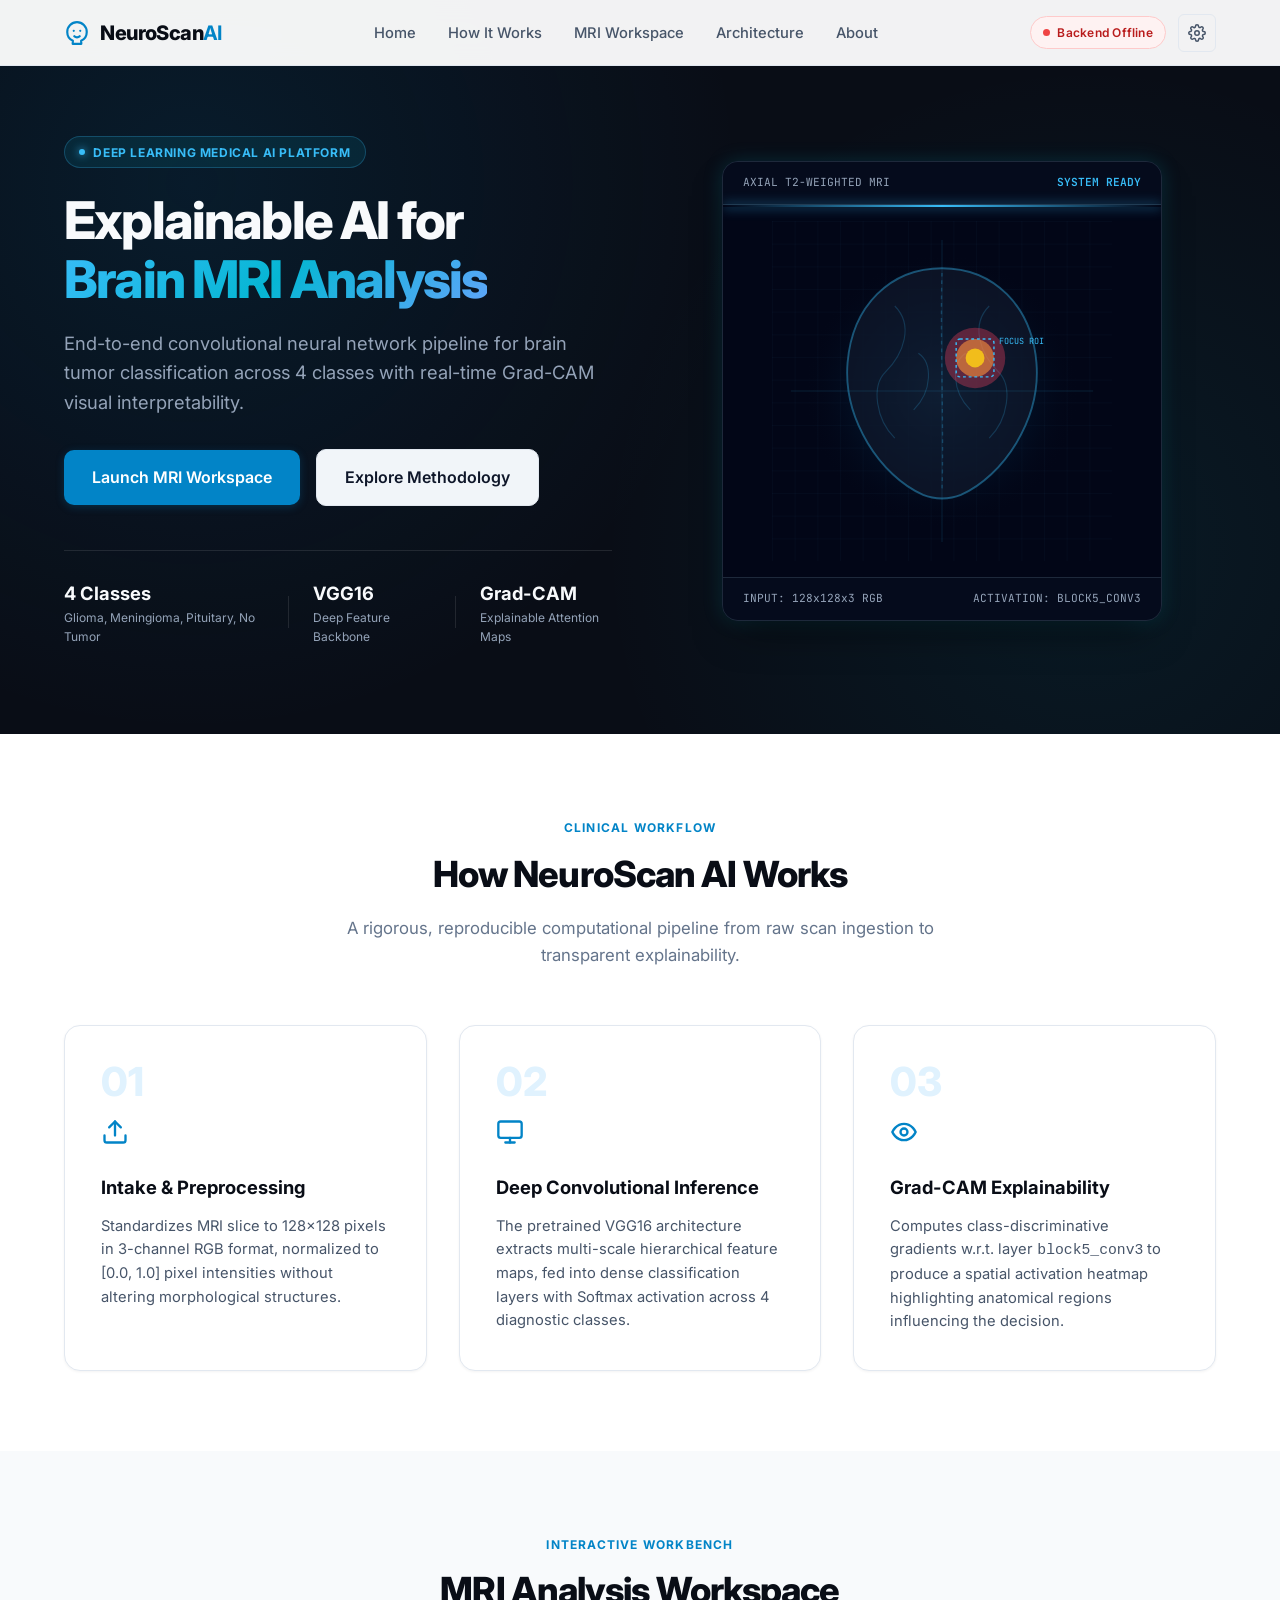
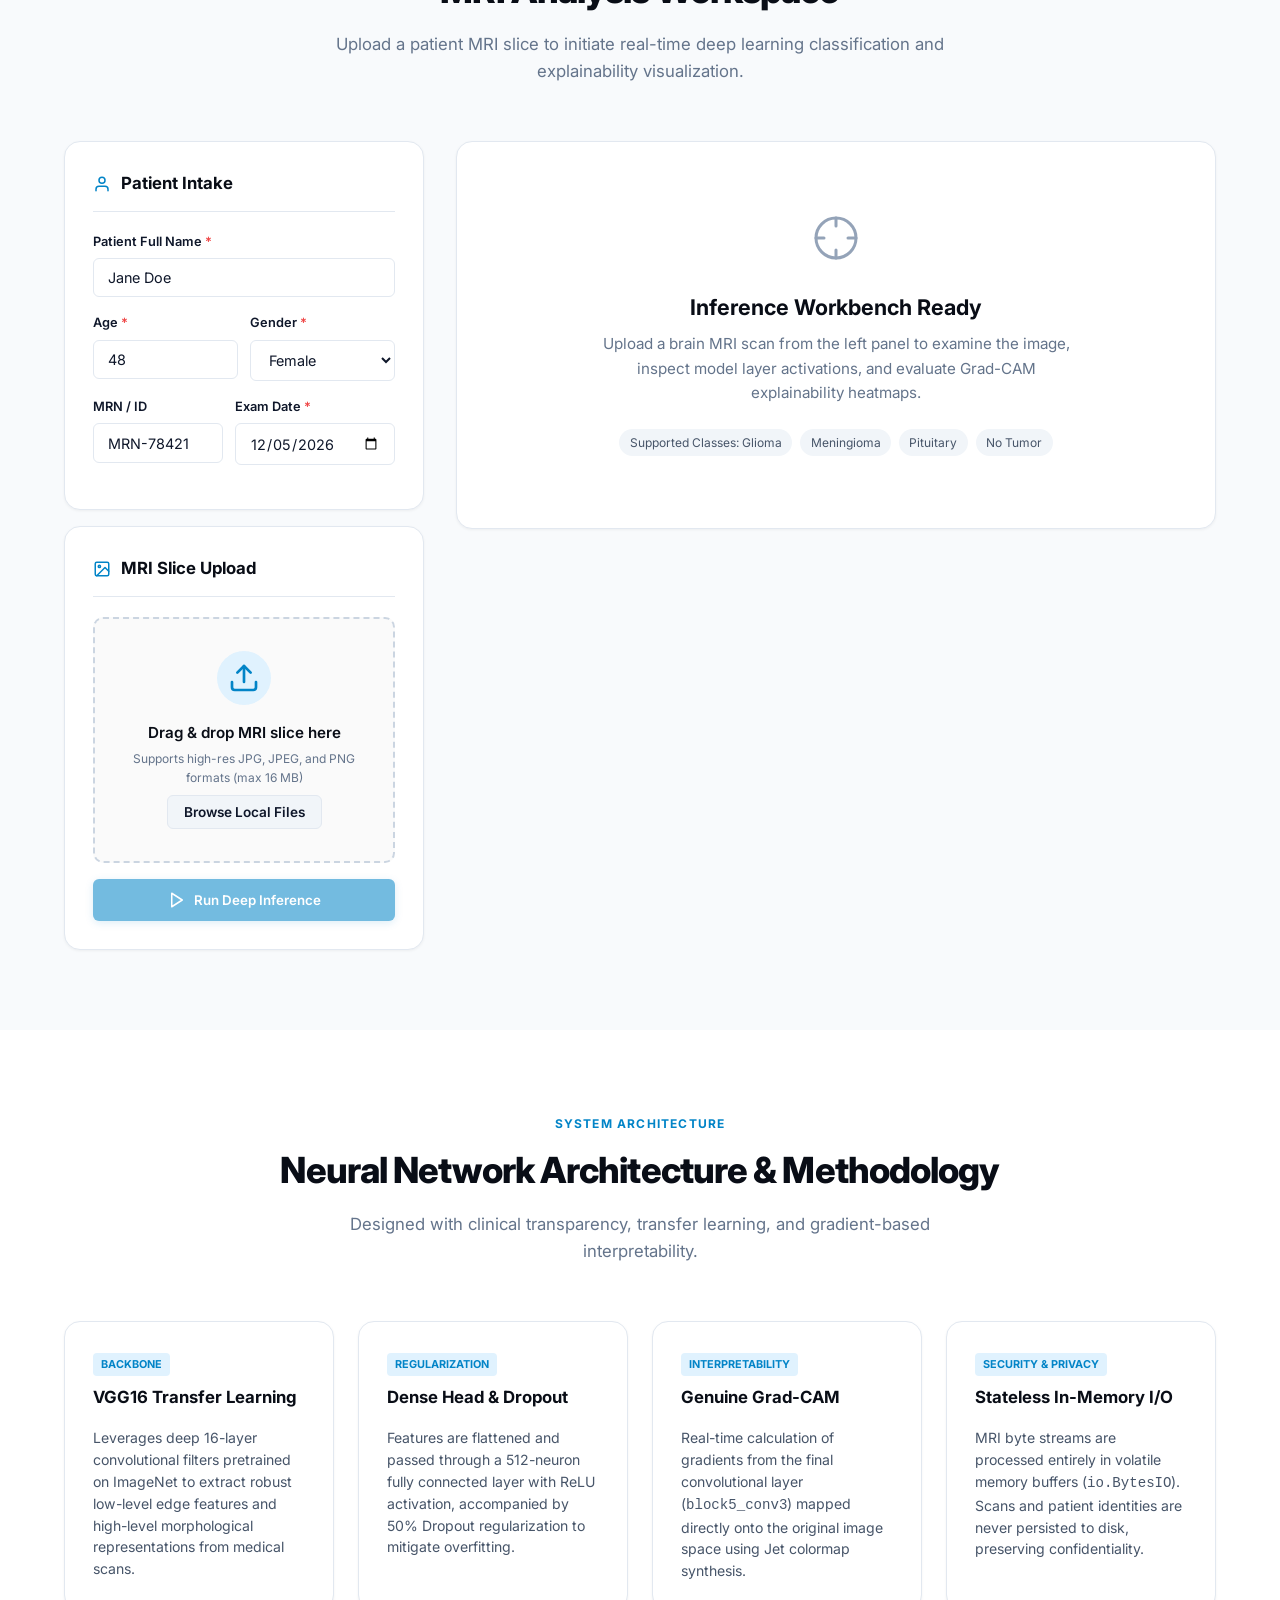
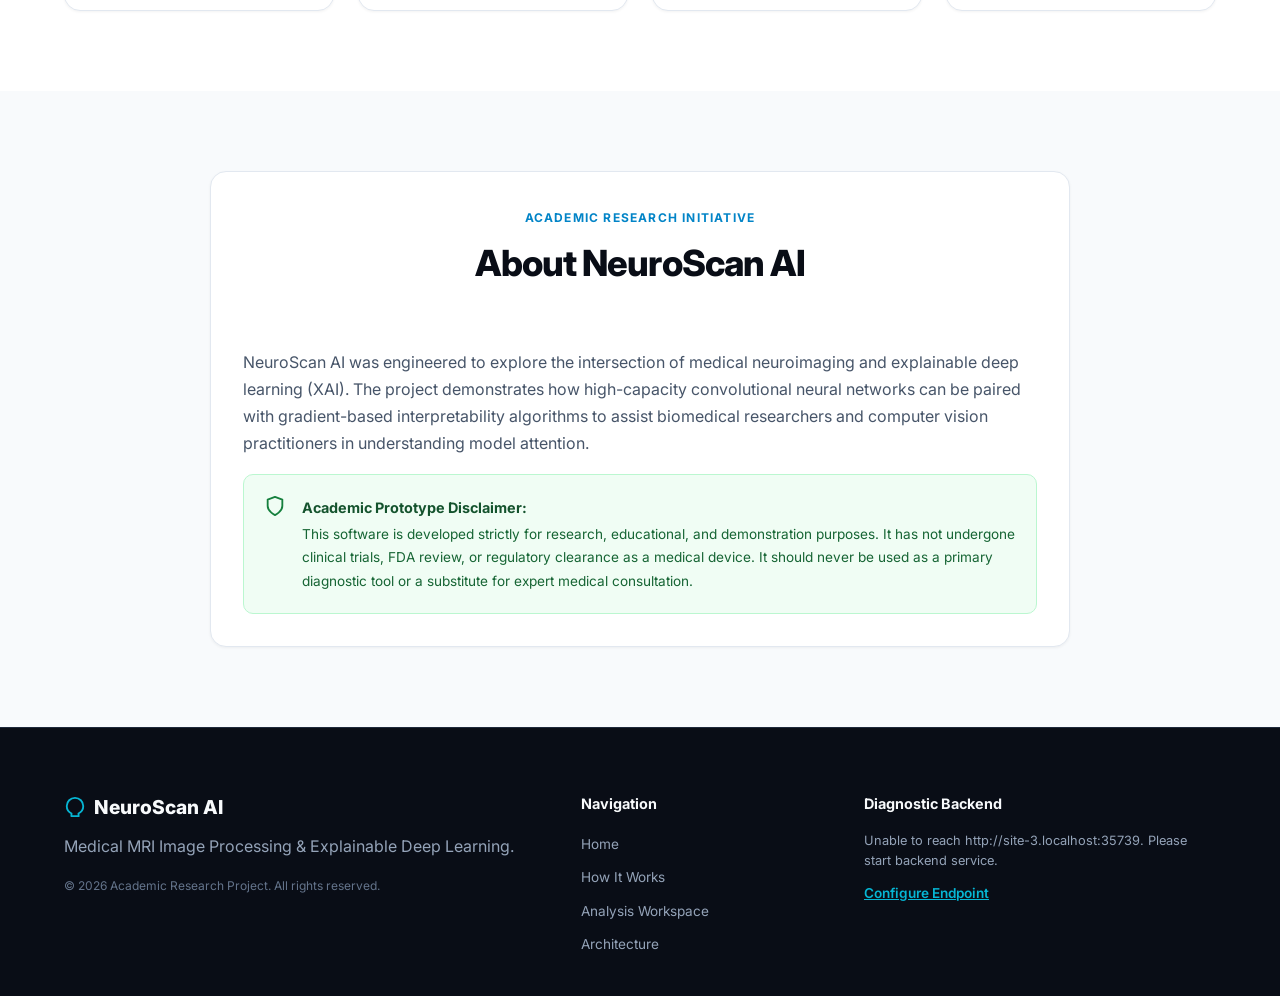
==== commit 6a4e8c2f: "Update NeuroScan AI project" ====
--- a/frontend/index.html
+++ b/frontend/index.html
@@ -3,631 +3,1233 @@
 <head>
     <meta charset="UTF-8">
     <meta name="viewport" content="width=device-width, initial-scale=1.0">
-    <title>NeuroScan AI - Medical MRI Analysis</title>
-    <meta name="description" content="Advanced MRI image processing and deep-learning classification for academic research.">
+    <title>NeuroScan AI — Clinical MRI Analysis & Explainable AI</title>
+    <meta name="description" content="Deep learning MRI brain tumor classification and Grad-CAM explainability platform for academic research.">
     <link rel="stylesheet" href="style.css">
-    <link href="https://fonts.googleapis.com/css2?family=Inter:wght@300;400;500;600;700&display=swap" rel="stylesheet">
+    <link rel="preconnect" href="https://fonts.googleapis.com">
+    <link rel="preconnect" href="https://fonts.gstatic.com" crossorigin>
+    <link href="https://fonts.googleapis.com/css2?family=Inter:wght@300;400;500;600;700;800&family=JetBrains+Mono:wght@400;500&display=swap" rel="stylesheet">
 </head>
 <body>
 
-    <!-- 1. PROFESSIONAL NAVIGATION -->
+    <!-- 1. NAVIGATION -->
     <nav class="navbar">
         <div class="container nav-container">
-            <div class="logo">
-                <svg xmlns="http://www.w3.org/2000/svg" width="24" height="24" viewBox="0 0 24 24" fill="none" stroke="currentColor" stroke-width="2" stroke-linecap="round" stroke-linejoin="round" class="logo-icon"><path d="M12 2v20M17 5H9.5a3.5 3.5 0 0 0 0 7h5a3.5 3.5 0 0 1 0 7H6"/></svg>
-                <span>NeuroScan AI</span>
-            </div>
+            <a href="#home" class="logo">
+                <svg xmlns="http://www.w3.org/2000/svg" width="26" height="26" viewBox="0 0 24 24" fill="none" stroke="currentColor" stroke-width="2" stroke-linecap="round" stroke-linejoin="round" class="logo-icon">
+                    <path d="M12 2a9 9 0 0 0-9 9c0 3.6 2.1 6.7 5.2 8.1L8 22h8l-.2-2.9C18.9 17.7 21 14.6 21 11a9 9 0 0 0-9-9z"/>
+                    <path d="M9 10h.01M15 10h.01M9.5 15a3.5 3.5 0 0 0 5 0"/>
+                </svg>
+                <span>NeuroScan<span class="logo-accent">AI</span></span>
+            </a>
             <ul class="nav-links">
                 <li><a href="#home">Home</a></li>
                 <li><a href="#how-it-works">How It Works</a></li>
-                <li><a href="#analysis">MRI Analysis</a></li>
-                <li><a href="#technology">Technology</a></li>
+                <li><a href="#analysis">MRI Workspace</a></li>
+                <li><a href="#technology">Architecture</a></li>
                 <li><a href="#about">About</a></li>
             </ul>
-            <div class="mobile-menu-btn" aria-label="Toggle navigation">
-                <svg xmlns="http://www.w3.org/2000/svg" width="24" height="24" viewBox="0 0 24 24" fill="none" stroke="currentColor" stroke-width="2" stroke-linecap="round" stroke-linejoin="round"><line x1="3" y1="12" x2="21" y2="12"></line><line x1="3" y1="6" x2="21" y2="6"></line><line x1="3" y1="18" x2="21" y2="18"></line></svg>
+            <div class="nav-actions">
+                <div id="backend-status-pill" class="status-pill status-checking" title="Checking inference backend status...">
+                    <span class="status-dot"></span>
+                    <span id="backend-status-text">Backend Connecting...</span>
+                </div>
+                <button id="api-settings-btn" class="btn-icon" title="Configure API Endpoint" aria-label="API Settings">
+                    <svg xmlns="http://www.w3.org/2000/svg" width="18" height="18" viewBox="0 0 24 24" fill="none" stroke="currentColor" stroke-width="2" stroke-linecap="round" stroke-linejoin="round"><circle cx="12" cy="12" r="3"></circle><path d="M19.4 15a1.65 1.65 0 0 0 .33 1.82l.06.06a2 2 0 0 1 0 2.83 2 2 0 0 1-2.83 0l-.06-.06a1.65 1.65 0 0 0-1.82-.33 1.65 1.65 0 0 0-1 1.51V21a2 2 0 0 1-2 2 2 2 0 0 1-2-2v-.09A1.65 1.65 0 0 0 9 19.4a1.65 1.65 0 0 0-1.82.33l-.06.06a2 2 0 0 1-2.83 0 2 2 0 0 1 0-2.83l.06-.06a1.65 1.65 0 0 0 .33-1.82 1.65 1.65 0 0 0-1.51-1H3a2 2 0 0 1-2-2 2 2 0 0 1 2-2h.09A1.65 1.65 0 0 0 4.6 9a1.65 1.65 0 0 0-.33-1.82l-.06-.06a2 2 0 0 1 0-2.83 2 2 0 0 1 2.83 0l.06.06a1.65 1.65 0 0 0 1.82.33H9a1.65 1.65 0 0 0 1-1.51V3a2 2 0 0 1 2-2 2 2 0 0 1 2 2v.09a1.65 1.65 0 0 0 1 1.51 1.65 1.65 0 0 0 1.82-.33l.06-.06a2 2 0 0 1 2.83 0 2 2 0 0 1 0 2.83l-.06.06a1.65 1.65 0 0 0-.33 1.82V9a1.65 1.65 0 0 0 1.51 1H21a2 2 0 0 1 2 2 2 2 0 0 1-2 2h-.09a1.65 1.65 0 0 0-1.51 1z"></path></svg>
+                </button>
+                <div class="mobile-menu-btn" aria-label="Toggle navigation">
+                    <svg xmlns="http://www.w3.org/2000/svg" width="24" height="24" viewBox="0 0 24 24" fill="none" stroke="currentColor" stroke-width="2" stroke-linecap="round" stroke-linejoin="round"><line x1="3" y1="12" x2="21" y2="12"></line><line x1="3" y1="6" x2="21" y2="6"></line><line x1="3" y1="18" x2="21" y2="18"></line></svg>
+                </div>
             </div>
         </div>
     </nav>
+
+    <!-- API SETTINGS MODAL -->
+    <div id="api-modal" class="modal-backdrop hidden">
+        <div class="modal-card">
+            <div class="modal-header">
+                <h3>Backend API Configuration</h3>
+                <button id="close-modal-btn" class="close-btn" aria-label="Close">&times;</button>
+            </div>
+            <div class="modal-body">
+                <p>Configure the backend URL powering deep inference. Supports local servers and cloud-deployed endpoints.</p>
+                <div class="form-group mt-3">
+                    <label for="api-url-input">API Base URL</label>
+                    <input type="url" id="api-url-input" placeholder="http://127.0.0.1:5000">
+                </div>
+                <div id="modal-ping-status" class="status-msg hidden"></div>
+            </div>
+            <div class="modal-footer">
+                <button id="test-api-btn" class="btn-secondary btn-sm">Test Connection</button>
+                <button id="save-api-btn" class="btn-primary btn-sm">Save & Connect</button>
+            </div>
+        </div>
+    </div>
 
     <!-- 2. HERO SECTION -->
     <section id="home" class="hero-section">
         <div class="container hero-container">
             <div class="hero-content">
-                <div class="badge-pill">Academic Research Project</div>
-                <h1>Medical MRI<br><span>Image Analysis</span></h1>
-                <p>MRI image processing and deep-learning-based classification for academic research.</p>
+                <div class="badge-pill">
+                    <span class="badge-dot"></span> Deep Learning Medical AI Platform
+                </div>
+                <h1>Explainable AI for<br><span class="text-gradient">Brain MRI Analysis</span></h1>
+                <p>End-to-end convolutional neural network pipeline for brain tumor classification across 4 classes with real-time Grad-CAM visual interpretability.</p>
                 <div class="hero-actions">
-                    <a href="#analysis" class="btn-primary btn-lg">Start MRI Analysis</a>
-                    <a href="#how-it-works" class="hero-sub-link">Explore how it works ↓</a>
+                    <a href="#analysis" class="btn-primary btn-lg">Launch MRI Workspace</a>
+                    <a href="#how-it-works" class="btn-secondary btn-lg">Explore Methodology</a>
+                </div>
+                <div class="hero-stats">
+                    <div class="stat-item">
+                        <span class="stat-value">4 Classes</span>
+                        <span class="stat-label">Glioma, Meningioma, Pituitary, No Tumor</span>
+                    </div>
+                    <div class="stat-divider"></div>
+                    <div class="stat-item">
+                        <span class="stat-value">VGG16</span>
+                        <span class="stat-label">Deep Feature Backbone</span>
+                    </div>
+                    <div class="stat-divider"></div>
+                    <div class="stat-item">
+                        <span class="stat-value">Grad-CAM</span>
+                        <span class="stat-label">Explainable Attention Maps</span>
+                    </div>
                 </div>
             </div>
             <div class="hero-visual">
-                <!-- 3. HERO VISUAL -->
-                <svg viewBox="0 0 400 400" xmlns="http://www.w3.org/2000/svg" class="hero-svg" aria-label="Clinical MRI Scanning Visual">
-                    <defs>
-                        <linearGradient id="scan-grad" x1="0%" y1="0%" x2="100%" y2="100%">
-                            <stop offset="0%" style="stop-color:#cbd5e1;stop-opacity:0.2" />
-                            <stop offset="100%" style="stop-color:#94a3b8;stop-opacity:0.5" />
-                        </linearGradient>
-                        <pattern id="grid" width="40" height="40" patternUnits="userSpaceOnUse">
-                            <path d="M 40 0 L 0 0 0 40" fill="none" stroke="rgba(255,255,255,0.03)" stroke-width="1"/>
-                        </pattern>
-                    </defs>
-                    
-                    <!-- Clinical background grid (DICOM viewer style) -->
-                    <rect width="400" height="400" fill="url(#grid)" />
-                    
-                    <!-- MRI Head axial cross-section abstraction -->
-                    <ellipse cx="200" cy="210" rx="110" ry="140" fill="url(#scan-grad)" stroke="rgba(255,255,255,0.3)" stroke-width="2"/>
-                    <ellipse cx="200" cy="210" rx="90" ry="120" fill="none" stroke="rgba(255,255,255,0.15)" stroke-width="1.5"/>
-                    <ellipse cx="200" cy="210" rx="60" ry="85" fill="none" stroke="rgba(255,255,255,0.1)" stroke-width="1"/>
-                    
-                    <!-- Crosshairs (medical imaging focus point) -->
-                    <line x1="200" y1="40" x2="200" y2="380" stroke="rgba(6, 182, 212, 0.5)" stroke-width="1" stroke-dasharray="5 5"/>
-                    <line x1="60" y1="210" x2="340" y2="210" stroke="rgba(6, 182, 212, 0.5)" stroke-width="1" stroke-dasharray="5 5"/>
-                    
-                    <!-- Focal highlight -->
-                    <rect x="175" y="185" width="50" height="50" fill="none" stroke="#06b6d4" stroke-width="1.5" rx="4"/>
-                </svg>
+                <div class="scanner-frame">
+                    <div class="scanner-header">
+                        <span class="scan-tag">AXIAL T2-WEIGHTED MRI</span>
+                        <span class="scan-tag scan-active">SYSTEM READY</span>
+                    </div>
+                    <div class="scanner-display">
+                        <div class="scan-line"></div>
+                        <svg viewBox="0 0 360 360" xmlns="http://www.w3.org/2000/svg" class="hero-svg">
+                            <defs>
+                                <radialGradient id="mri-brain-glow" cx="50%" cy="50%" r="50%">
+                                    <stop offset="0%" stop-color="#38bdf8" stop-opacity="0.25" />
+                                    <stop offset="60%" stop-color="#0284c7" stop-opacity="0.08" />
+                                    <stop offset="100%" stop-color="#0b0f19" stop-opacity="0" />
+                                </radialGradient>
+                                <pattern id="mri-grid" width="24" height="24" patternUnits="userSpaceOnUse">
+                                    <path d="M 24 0 L 0 0 0 24" fill="none" stroke="rgba(56, 189, 248, 0.07)" stroke-width="0.8"/>
+                                </pattern>
+                            </defs>
+                            <rect width="360" height="360" fill="url(#mri-grid)" />
+                            <circle cx="180" cy="180" r="145" fill="url(#mri-brain-glow)" />
+                            
+                            <!-- Anatomical Brain abstraction -->
+                            <path d="M 180 50 C 235 50, 275 90, 280 150 C 285 210, 245 270, 200 290 C 188 295, 172 295, 160 290 C 115 270, 75 210, 80 150 C 85 90, 125 50, 180 50 Z" 
+                                  fill="rgba(15, 23, 42, 0.75)" stroke="rgba(56, 189, 248, 0.4)" stroke-width="2"/>
+                            <!-- Hemisphere fissure -->
+                            <path d="M 180 55 C 178 120, 182 220, 180 285" fill="none" stroke="rgba(56, 189, 248, 0.25)" stroke-width="1.5" stroke-dasharray="4 4"/>
+                            
+                            <!-- Sulci & gyri contours -->
+                            <path d="M 130 90 C 150 110, 140 140, 120 160 C 105 175, 110 210, 130 230" fill="none" stroke="rgba(56, 189, 248, 0.2)" stroke-width="1.2"/>
+                            <path d="M 230 90 C 210 110, 220 140, 240 160 C 255 175, 250 210, 230 230" fill="none" stroke="rgba(56, 189, 248, 0.2)" stroke-width="1.2"/>
+                            <path d="M 155 140 C 170 150, 170 180, 150 200" fill="none" stroke="rgba(56, 189, 248, 0.2)" stroke-width="1.2"/>
+                            <path d="M 205 140 C 190 150, 190 180, 210 200" fill="none" stroke="rgba(56, 189, 248, 0.2)" stroke-width="1.2"/>
+                            
+                            <!-- Grad-CAM focal activation region -->
+                            <circle cx="215" cy="145" r="32" fill="rgba(244, 63, 94, 0.35)" />
+                            <circle cx="215" cy="145" r="20" fill="rgba(251, 146, 60, 0.6)" />
+                            <circle cx="215" cy="145" r="10" fill="rgba(250, 204, 21, 0.85)" />
+                            
+                            <!-- Crosshair and coordinate markers -->
+                            <line x1="180" y1="20" x2="180" y2="340" stroke="rgba(56, 189, 248, 0.15)" stroke-width="1"/>
+                            <line x1="20" y1="180" x2="340" y2="180" stroke="rgba(56, 189, 248, 0.15)" stroke-width="1"/>
+                            <rect x="195" y="125" width="40" height="40" fill="none" stroke="#38bdf8" stroke-width="1.5" stroke-dasharray="3 3" rx="4"/>
+                            <text x="240" y="130" fill="#38bdf8" font-size="9" font-family="'JetBrains Mono', monospace">FOCUS ROI</text>
+                        </svg>
+                    </div>
+                    <div class="scanner-footer">
+                        <span>INPUT: 128x128x3 RGB</span>
+                        <span>ACTIVATION: BLOCK5_CONV3</span>
+                    </div>
+                </div>
             </div>
         </div>
     </section>
 
-    <!-- 4. INFORMATION STRIP -->
-    <section class="trust-strip">
-        <div class="container strip-container">
-            <div class="strip-item">
-                <svg xmlns="http://www.w3.org/2000/svg" width="20" height="20" viewBox="0 0 24 24" fill="none" stroke="currentColor" stroke-width="2" stroke-linecap="round" stroke-linejoin="round"><rect x="3" y="3" width="18" height="18" rx="2" ry="2"></rect><circle cx="8.5" cy="8.5" r="1.5"></circle><polyline points="21 15 16 10 5 21"></polyline></svg>
-                <span>MRI IMAGE PROCESSING</span>
-            </div>
-            <div class="strip-item">
-                <svg xmlns="http://www.w3.org/2000/svg" width="20" height="20" viewBox="0 0 24 24" fill="none" stroke="currentColor" stroke-width="2" stroke-linecap="round" stroke-linejoin="round"><path d="M12 2v20M17 5H9.5a3.5 3.5 0 0 0 0 7h5a3.5 3.5 0 0 1 0 7H6"/></svg>
-                <span>DEEP LEARNING</span>
-            </div>
-            <div class="strip-item">
-                <svg xmlns="http://www.w3.org/2000/svg" width="20" height="20" viewBox="0 0 24 24" fill="none" stroke="currentColor" stroke-width="2" stroke-linecap="round" stroke-linejoin="round"><polygon points="12 2 2 7 12 12 22 7 12 2"></polygon><polyline points="2 17 12 22 22 17"></polyline><polyline points="2 12 12 17 22 12"></polyline></svg>
-                <span>IMAGE CLASSIFICATION</span>
-            </div>
-            <div class="strip-item">
-                <svg xmlns="http://www.w3.org/2000/svg" width="20" height="20" viewBox="0 0 24 24" fill="none" stroke="currentColor" stroke-width="2" stroke-linecap="round" stroke-linejoin="round"><path d="M4 19.5A2.5 2.5 0 0 1 6.5 17H20"></path><path d="M6.5 2H20v20H6.5A2.5 2.5 0 0 1 4 19.5v-15A2.5 2.5 0 0 1 6.5 2z"></path></svg>
-                <span>ACADEMIC RESEARCH</span>
-            </div>
-        </div>
-    </section>
-
-    <!-- 5. HOW IT WORKS SECTION -->
+    <!-- 3. HOW IT WORKS -->
     <section id="how-it-works" class="section-light">
         <div class="container">
             <div class="section-header">
-                <h2>How It Works</h2>
-                <p>From MRI upload to classification results in three simple steps.</p>
-                <p class="demo-notice hidden">Note: Current frontend uses TEST/DEMO DATA because the backend is not connected yet.</p>
+                <span class="subheading">CLINICAL WORKFLOW</span>
+                <h2>How NeuroScan AI Works</h2>
+                <p>A rigorous, reproducible computational pipeline from raw scan ingestion to transparent explainability.</p>
             </div>
             <div class="steps-container">
                 <div class="step-card">
                     <div class="step-number">01</div>
-                    <h3>UPLOAD MRI</h3>
-                    <p>Select a JPG or JPEG MRI image and preview it before analysis.</p>
+                    <div class="step-icon">
+                        <svg xmlns="http://www.w3.org/2000/svg" width="28" height="28" viewBox="0 0 24 24" fill="none" stroke="currentColor" stroke-width="2" stroke-linecap="round" stroke-linejoin="round"><path d="M21 15v4a2 2 0 0 1-2 2H5a2 2 0 0 1-2-2v-4"></path><polyline points="17 8 12 3 7 8"></polyline><line x1="12" y1="3" x2="12" y2="15"></line></svg>
+                    </div>
+                    <h3>Intake & Preprocessing</h3>
+                    <p>Standardizes MRI slice to 128×128 pixels in 3-channel RGB format, normalized to [0.0, 1.0] pixel intensities without altering morphological structures.</p>
                 </div>
                 <div class="step-card">
                     <div class="step-number">02</div>
-                    <h3>AI ANALYSIS</h3>
-                    <p>The uploaded image will eventually be processed by the backend classification model.</p>
+                    <div class="step-icon">
+                        <svg xmlns="http://www.w3.org/2000/svg" width="28" height="28" viewBox="0 0 24 24" fill="none" stroke="currentColor" stroke-width="2" stroke-linecap="round" stroke-linejoin="round"><rect x="2" y="3" width="20" height="14" rx="2" ry="2"></rect><line x1="8" y1="21" x2="16" y2="21"></line><line x1="12" y1="17" x2="12" y2="21"></line></svg>
+                    </div>
+                    <h3>Deep Convolutional Inference</h3>
+                    <p>The pretrained VGG16 architecture extracts multi-scale hierarchical feature maps, fed into dense classification layers with Softmax activation across 4 diagnostic classes.</p>
                 </div>
                 <div class="step-card">
                     <div class="step-number">03</div>
-                    <h3>VIEW RESULTS</h3>
-                    <p>The frontend displays the prediction and confidence returned by the backend.</p>
+                    <div class="step-icon">
+                        <svg xmlns="http://www.w3.org/2000/svg" width="28" height="28" viewBox="0 0 24 24" fill="none" stroke="currentColor" stroke-width="2" stroke-linecap="round" stroke-linejoin="round"><path d="M2 12s3-7 10-7 10 7 10 7-3 7-10 7-10-7-10-7Z"></path><circle cx="12" cy="12" r="3"></circle></svg>
+                    </div>
+                    <h3>Grad-CAM Explainability</h3>
+                    <p>Computes class-discriminative gradients w.r.t. layer <code>block5_conv3</code> to produce a spatial activation heatmap highlighting anatomical regions influencing the decision.</p>
                 </div>
             </div>
         </div>
     </section>
 
-    <!-- 6. MRI ANALYSIS SECTION -->
+    <!-- 4. MRI ANALYSIS WORKSPACE -->
     <section id="analysis" class="section-gray">
         <div class="container">
             <div class="section-header">
-                <h2>MRI Image Analysis</h2>
-                <p>Upload an MRI image to begin the analysis.</p>
-            </div>
-            
-            <div class="app-container">
-                <!-- Patient Information Section -->
-                <section id="patient-info-section" class="app-card">
-                    <div class="app-card-header">
-                        <h3>Patient Information</h3>
-                    </div>
-                    <form id="patient-form" class="patient-form" onsubmit="event.preventDefault();">
-                        <div class="form-group">
-                            <label for="patient-name">Patient Name <span class="required">*</span></label>
-                            <input type="text" id="patient-name" required placeholder="Enter patient name">
+                <span class="subheading">INTERACTIVE WORKBENCH</span>
+                <h2>MRI Analysis Workspace</h2>
+                <p>Upload a patient MRI slice to initiate real-time deep learning classification and explainability visualization.</p>
+            </div>
+
+            <div class="workspace-grid">
+                <!-- LEFT COLUMN: Patient Intake & Upload Controls -->
+                <div class="workspace-sidebar">
+                    <!-- Patient Intake Form -->
+                    <div class="card app-card">
+                        <div class="card-header">
+                            <div class="card-title-icon">
+                                <svg xmlns="http://www.w3.org/2000/svg" width="18" height="18" viewBox="0 0 24 24" fill="none" stroke="currentColor" stroke-width="2" stroke-linecap="round" stroke-linejoin="round"><path d="M20 21v-2a4 4 0 0 0-4-4H8a4 4 0 0 0-4 4v2"></path><circle cx="12" cy="7" r="4"></circle></svg>
+                            </div>
+                            <h3>Patient Intake</h3>
                         </div>
-                        <div class="form-row">
-                            <div class="form-group half">
-                                <label for="patient-age">Age <span class="required">*</span></label>
-                                <input type="number" id="patient-age" min="1" max="150" required placeholder="Age">
+                        <form id="patient-form" class="patient-form" onsubmit="event.preventDefault();">
+                            <div class="form-group">
+                                <label for="patient-name">Patient Full Name <span class="required">*</span></label>
+                                <input type="text" id="patient-name" required placeholder="e.g. Eleanor Vance" value="Jane Doe">
                             </div>
-                            <div class="form-group half">
-                                <label for="patient-gender">Gender <span class="required">*</span></label>
-                                <select id="patient-gender" required>
-                                    <option value="" disabled selected>Select gender</option>
-                                    <option value="Male">Male</option>
-                                    <option value="Female">Female</option>
-                                    <option value="Other">Other</option>
-                                </select>
+                            <div class="form-row">
+                                <div class="form-group half">
+                                    <label for="patient-age">Age <span class="required">*</span></label>
+                                    <input type="number" id="patient-age" min="1" max="130" required placeholder="Years" value="48">
+                                </div>
+                                <div class="form-group half">
+                                    <label for="patient-gender">Gender <span class="required">*</span></label>
+                                    <select id="patient-gender" required>
+                                        <option value="Female" selected>Female</option>
+                                        <option value="Male">Male</option>
+                                        <option value="Other">Other</option>
+                                    </select>
+                                </div>
+                            </div>
+                            <div class="form-row">
+                                <div class="form-group half">
+                                    <label for="patient-id">MRN / ID</label>
+                                    <input type="text" id="patient-id" placeholder="Optional" value="MRN-78421">
+                                </div>
+                                <div class="form-group half">
+                                    <label for="analysis-date">Exam Date <span class="required">*</span></label>
+                                    <input type="date" id="analysis-date" required>
+                                </div>
+                            </div>
+                        </form>
+                    </div>
+
+                    <!-- Upload Box -->
+                    <div id="upload-card" class="card app-card mt-3">
+                        <div class="card-header">
+                            <div class="card-title-icon">
+                                <svg xmlns="http://www.w3.org/2000/svg" width="18" height="18" viewBox="0 0 24 24" fill="none" stroke="currentColor" stroke-width="2" stroke-linecap="round" stroke-linejoin="round"><rect x="3" y="3" width="18" height="18" rx="2" ry="2"></rect><circle cx="8.5" cy="8.5" r="1.5"></circle><polyline points="21 15 16 10 5 21"></polyline></svg>
+                            </div>
+                            <h3>MRI Slice Upload</h3>
+                        </div>
+                        <div class="upload-dropzone" id="drop-zone" tabindex="0" role="button" aria-label="Upload MRI Image">
+                            <div class="upload-icon-circle">
+                                <svg xmlns="http://www.w3.org/2000/svg" width="32" height="32" viewBox="0 0 24 24" fill="none" stroke="currentColor" stroke-width="2" stroke-linecap="round" stroke-linejoin="round"><path d="M21 15v4a2 2 0 0 1-2 2H5a2 2 0 0 1-2-2v-4"></path><polyline points="17 8 12 3 7 8"></polyline><line x1="12" y1="3" x2="12" y2="15"></line></svg>
+                            </div>
+                            <h4>Drag & drop MRI slice here</h4>
+                            <p class="dropzone-subtext">Supports high-res JPG, JPEG, and PNG formats (max 16 MB)</p>
+                            <button type="button" class="btn-secondary btn-sm mt-2" onclick="document.getElementById('file-input').click();">Browse Local Files</button>
+                            <input type="file" id="file-input" accept=".jpg, .jpeg, .png, .jpe, image/jpeg, image/png" hidden>
+                        </div>
+                        
+                        <!-- File Uploaded Badge Preview -->
+                        <div id="selected-file-badge" class="file-badge hidden">
+                            <div class="file-badge-info">
+                                <svg xmlns="http://www.w3.org/2000/svg" width="20" height="20" viewBox="0 0 24 24" fill="none" stroke="currentColor" stroke-width="2" stroke-linecap="round" stroke-linejoin="round"><path d="M14.5 2H6a2 2 0 0 0-2 2v16a2 2 0 0 0 2 2h12a2 2 0 0 0 2-2V7.5L14.5 2z"></path><polyline points="14 2 14 8 20 8"></polyline></svg>
+                                <div>
+                                    <div id="badge-file-name" class="badge-title">mri_sample.jpg</div>
+                                    <div id="badge-file-size" class="badge-sub">245 KB</div>
+                                </div>
+                            </div>
+                            <button id="clear-file-btn" class="btn-icon-danger" title="Remove file" aria-label="Remove file">&times;</button>
+                        </div>
+
+                        <!-- Error Message Banner -->
+                        <div id="error-message" class="error-banner hidden" role="alert">
+                            <svg xmlns="http://www.w3.org/2000/svg" width="18" height="18" viewBox="0 0 24 24" fill="none" stroke="currentColor" stroke-width="2" stroke-linecap="round" stroke-linejoin="round"><circle cx="12" cy="12" r="10"></circle><line x1="12" y1="8" x2="12" y2="12"></line><line x1="12" y1="16" x2="12.01" y2="16"></line></svg>
+                            <span id="error-text">An error occurred during analysis.</span>
+                        </div>
+
+                        <!-- Action Buttons -->
+                        <div class="upload-actions mt-3">
+                            <button id="analyze-btn" class="btn-primary w-100" disabled>
+                                <svg xmlns="http://www.w3.org/2000/svg" width="18" height="18" viewBox="0 0 24 24" fill="none" stroke="currentColor" stroke-width="2" stroke-linecap="round" stroke-linejoin="round"><polygon points="5 3 19 12 5 21 5 3"></polygon></svg>
+                                Run Deep Inference
+                            </button>
+                        </div>
+                    </div>
+                </div>
+
+                <!-- RIGHT COLUMN: AASRA-Inspired Tabbed Analysis Interface -->
+                <div class="workspace-main">
+                    <!-- EMPTY STATE (Before image selected) -->
+                    <div id="workspace-empty-state" class="card app-card text-center empty-workbench">
+                        <div class="empty-icon-pulse">
+                            <svg xmlns="http://www.w3.org/2000/svg" width="48" height="48" viewBox="0 0 24 24" fill="none" stroke="currentColor" stroke-width="1.5" stroke-linecap="round" stroke-linejoin="round"><circle cx="12" cy="12" r="10"></circle><line x1="12" y1="2" x2="12" y2="6"></line><line x1="12" y1="18" x2="12" y2="22"></line><line x1="2" y1="12" x2="6" y2="12"></line><line x1="18" y1="12" x2="22" y2="12"></line></svg>
+                        </div>
+                        <h3>Inference Workbench Ready</h3>
+                        <p>Upload a brain MRI scan from the left panel to examine the image, inspect model layer activations, and evaluate Grad-CAM explainability heatmaps.</p>
+                        <div class="empty-tags">
+                            <span>Supported Classes: Glioma</span>
+                            <span>Meningioma</span>
+                            <span>Pituitary</span>
+                            <span>No Tumor</span>
+                        </div>
+                    </div>
+
+                    <!-- LOADING STATE -->
+                    <div id="loading-state" class="card app-card text-center hidden">
+                        <div class="loader-visual">
+                            <div class="scanner-ring"></div>
+                            <div class="scanner-core">
+                                <svg xmlns="http://www.w3.org/2000/svg" width="32" height="32" viewBox="0 0 24 24" fill="none" stroke="currentColor" stroke-width="2" stroke-linecap="round" stroke-linejoin="round"><path d="M12 2v20M17 5H9.5a3.5 3.5 0 0 0 0 7h5a3.5 3.5 0 0 1 0 7H6"/></svg>
                             </div>
                         </div>
-                        <div class="form-row">
-                            <div class="form-group half">
-                                <label for="patient-id">Patient ID</label>
-                                <input type="text" id="patient-id" placeholder="Optional ID">
+                        <h3>Executing Neural Inference...</h3>
+                        <p id="loading-step-text" class="text-muted">Propagating tensor through VGG16 convolutional layers...</p>
+                        <div class="loading-progress-bar">
+                            <div class="loading-progress-fill"></div>
+                        </div>
+                    </div>
+
+                    <!-- AASRA TABBED ANALYSIS RESULTS CONTAINER -->
+                    <div id="results-workbench" class="card app-card p-0 hidden">
+                        <!-- TAB HEADER NAVIGATION -->
+                        <div class="workbench-tabs">
+                            <button class="workbench-tab active" data-tab="tab-mri">
+                                <svg xmlns="http://www.w3.org/2000/svg" width="16" height="16" viewBox="0 0 24 24" fill="none" stroke="currentColor" stroke-width="2" stroke-linecap="round" stroke-linejoin="round"><rect x="3" y="3" width="18" height="18" rx="2" ry="2"></rect><circle cx="8.5" cy="8.5" r="1.5"></circle><polyline points="21 15 16 10 5 21"></polyline></svg>
+                                <span>Original MRI</span>
+                            </button>
+                            <button class="workbench-tab" data-tab="tab-analysis">
+                                <svg xmlns="http://www.w3.org/2000/svg" width="16" height="16" viewBox="0 0 24 24" fill="none" stroke="currentColor" stroke-width="2" stroke-linecap="round" stroke-linejoin="round"><line x1="18" y1="20" x2="18" y2="10"></line><line x1="12" y1="20" x2="12" y2="4"></line><line x1="6" y1="20" x2="6" y2="14"></line></svg>
+                                <span>Model Analysis</span>
+                            </button>
+                            <button class="workbench-tab" data-tab="tab-prediction">
+                                <svg xmlns="http://www.w3.org/2000/svg" width="16" height="16" viewBox="0 0 24 24" fill="none" stroke="currentColor" stroke-width="2" stroke-linecap="round" stroke-linejoin="round"><path d="M22 11.08V12a10 10 0 1 1-5.93-9.14"></path><polyline points="22 4 12 14.01 9 11.01"></polyline></svg>
+                                <span>Prediction Results</span>
+                            </button>
+                            <button class="workbench-tab" data-tab="tab-gradcam">
+                                <svg xmlns="http://www.w3.org/2000/svg" width="16" height="16" viewBox="0 0 24 24" fill="none" stroke="currentColor" stroke-width="2" stroke-linecap="round" stroke-linejoin="round"><polygon points="12 2 2 7 12 12 22 7 12 2"></polygon><polyline points="2 17 12 22 22 17"></polyline><polyline points="2 12 12 17 22 12"></polyline></svg>
+                                <span>AI Visualization (Grad-CAM)</span>
+                            </button>
+                        </div>
+
+                        <!-- TAB PANES -->
+                        <div class="workbench-body">
+                            
+                            <!-- TAB 1: ORIGINAL MRI -->
+                            <div id="tab-mri" class="tab-pane active">
+                                <div class="tab-pane-header">
+                                    <h4>High-Resolution MRI Slice Inspection</h4>
+                                    <span class="badge-status">T2 Axial Scan</span>
+                                </div>
+                                <div class="mri-viewer-frame">
+                                    <img id="mri-inspect-img" src="" alt="Original MRI Slice" class="mri-display-image">
+                                    <div class="dicom-overlay-info top-left">
+                                        <span id="dicom-patient-name">DOE, JANE</span><br>
+                                        <span id="dicom-patient-id">MRN-78421</span>
+                                    </div>
+                                    <div class="dicom-overlay-info top-right">
+                                        <span id="dicom-exam-date">2026-10-29</span><br>
+                                        <span>AXIAL 3.0mm</span>
+                                    </div>
+                                    <div class="dicom-overlay-info bottom-left">
+                                        <span>TENSOR: 128 x 128 x 3</span><br>
+                                        <span>NORM: [0, 1] FLOAT32</span>
+                                    </div>
+                                    <div class="dicom-overlay-info bottom-right">
+                                        <span id="dicom-file-dims">512 x 512 px</span>
+                                    </div>
+                                </div>
+
+                                <div class="mri-metadata-grid mt-4">
+                                    <div class="meta-card">
+                                        <span class="meta-label">FILENAME</span>
+                                        <span id="meta-filename" class="meta-value">scan.jpg</span>
+                                    </div>
+                                    <div class="meta-card">
+                                        <span class="meta-label">FILE SIZE</span>
+                                        <span id="meta-filesize" class="meta-value">180 KB</span>
+                                    </div>
+                                    <div class="meta-card">
+                                        <span class="meta-label">COLOR SPACE</span>
+                                        <span class="meta-value">RGB (3 Channels)</span>
+                                    </div>
+                                    <div class="meta-card">
+                                        <span class="meta-label">PREPROCESSING</span>
+                                        <span class="meta-value">Bicubic 128px + /255</span>
+                                    </div>
+                                </div>
                             </div>
-                            <div class="form-group half">
-                                <label for="analysis-date">Date of Analysis <span class="required">*</span></label>
-                                <input type="date" id="analysis-date" required>
+
+                            <!-- TAB 2: MODEL ANALYSIS -->
+                            <div id="tab-analysis" class="tab-pane">
+                                <div class="tab-pane-header">
+                                    <h4>Probability Distribution Across Classes</h4>
+                                    <span id="latency-badge" class="badge-status">Inference: 142 ms</span>
+                                </div>
+                                <p class="text-muted">Softmax normalized class probability output generated by the classification head:</p>
+
+                                <div class="probabilities-container mt-3">
+                                    <!-- Glioma -->
+                                    <div class="prob-row" id="row-glioma">
+                                        <div class="prob-header">
+                                            <span class="prob-class-name">Glioma</span>
+                                            <span class="prob-percentage" id="prob-val-glioma">0.00%</span>
+                                        </div>
+                                        <div class="prob-bar-track">
+                                            <div class="prob-bar-fill" id="prob-bar-glioma" style="width: 0%;"></div>
+                                        </div>
+                                    </div>
+
+                                    <!-- Meningioma -->
+                                    <div class="prob-row" id="row-meningioma">
+                                        <div class="prob-header">
+                                            <span class="prob-class-name">Meningioma</span>
+                                            <span class="prob-percentage" id="prob-val-meningioma">0.00%</span>
+                                        </div>
+                                        <div class="prob-bar-track">
+                                            <div class="prob-bar-fill" id="prob-bar-meningioma" style="width: 0%;"></div>
+                                        </div>
+                                    </div>
+
+                                    <!-- Pituitary -->
+                                    <div class="prob-row" id="row-pituitary">
+                                        <div class="prob-header">
+                                            <span class="prob-class-name">Pituitary Tumour</span>
+                                            <span class="prob-percentage" id="prob-val-pituitary">0.00%</span>
+                                        </div>
+                                        <div class="prob-bar-track">
+                                            <div class="prob-bar-fill" id="prob-bar-pituitary" style="width: 0%;"></div>
+                                        </div>
+                                    </div>
+
+                                    <!-- No Tumor -->
+                                    <div class="prob-row" id="row-notumor">
+                                        <div class="prob-header">
+                                            <span class="prob-class-name">No Tumour Detected</span>
+                                            <span class="prob-percentage" id="prob-val-notumor">0.00%</span>
+                                        </div>
+                                        <div class="prob-bar-track">
+                                            <div class="prob-bar-fill" id="prob-bar-notumor" style="width: 0%;"></div>
+                                        </div>
+                                    </div>
+                                </div>
+
+                                <div class="architecture-specs mt-4">
+                                    <h5>Computational Pipeline Specifications</h5>
+                                    <div class="specs-grid">
+                                        <div class="spec-card">
+                                            <span class="spec-label">MODEL ARCHITECTURE</span>
+                                            <span class="spec-val">VGG16 Transfer Learning</span>
+                                        </div>
+                                        <div class="spec-card">
+                                            <span class="spec-label">INPUT TENSOR SHAPE</span>
+                                            <span class="spec-val">(None, 128, 128, 3)</span>
+                                        </div>
+                                        <div class="spec-card">
+                                            <span class="spec-label">CONVOLUTIONAL BACKBONE</span>
+                                            <span class="spec-val">13 Conv2D layers + 5 MaxPool</span>
+                                        </div>
+                                        <div class="spec-card">
+                                            <span class="spec-label">CLASSIFIER TOP</span>
+                                            <span class="spec-val">Dense(512) &rarr; Dropout(0.5) &rarr; Dense(4)</span>
+                                        </div>
+                                    </div>
+                                </div>
                             </div>
+
+                            <!-- TAB 3: PREDICTION RESULTS -->
+                            <div id="tab-prediction" class="tab-pane">
+                                <div class="tab-pane-header">
+                                    <h4>Diagnostic Classification Summary</h4>
+                                    <span class="badge-status badge-success">Inference Complete</span>
+                                </div>
+
+                                <div class="prediction-hero-card">
+                                    <div class="pred-hero-left">
+                                        <span class="pred-hero-label">PRIMARY MODEL PREDICTION</span>
+                                        <h2 id="hero-pred-class" class="pred-hero-title">Meningioma</h2>
+                                        <div class="pred-confidence-row">
+                                            <span class="pred-conf-label">Confidence:</span>
+                                            <span id="hero-pred-confidence" class="pred-conf-value">95.42%</span>
+                                        </div>
+                                    </div>
+                                    <div class="pred-hero-right">
+                                        <div class="confidence-dial">
+                                            <svg viewBox="0 0 36 36" class="circular-chart">
+                                                <path class="circle-bg" d="M18 2.0845 a 15.9155 15.9155 0 0 1 0 31.831 a 15.9155 15.9155 0 0 1 0 -31.831"/>
+                                                <path id="circle-fill" class="circle" stroke-dasharray="0, 100" d="M18 2.0845 a 15.9155 15.9155 0 0 1 0 31.831 a 15.9155 15.9155 0 0 1 0 -31.831"/>
+                                                <text x="18" y="20.35" class="percentage" id="dial-percentage">0%</text>
+                                            </svg>
+                                        </div>
+                                    </div>
+                                </div>
+
+                                <!-- Condition Specific Clinical Knowledge -->
+                                <div class="condition-clinical-card mt-3">
+                                    <div class="condition-header">
+                                        <svg xmlns="http://www.w3.org/2000/svg" width="18" height="18" viewBox="0 0 24 24" fill="none" stroke="currentColor" stroke-width="2" stroke-linecap="round" stroke-linejoin="round"><circle cx="12" cy="12" r="10"></circle><line x1="12" y1="16" x2="12" y2="12"></line><line x1="12" y1="8" x2="12.01" y2="8"></line></svg>
+                                        <h5 id="condition-title">Pathological Profile & Radiologic Context</h5>
+                                    </div>
+                                    <p id="condition-body" class="condition-body">
+                                        Educational description will populate dynamically based on the verified neural model inference result.
+                                    </p>
+                                </div>
+
+                                <!-- STRICT MEDICAL DISCLAIMER ALERT -->
+                                <div class="medical-alert-box mt-3">
+                                    <div class="alert-icon">
+                                        <svg xmlns="http://www.w3.org/2000/svg" width="20" height="20" viewBox="0 0 24 24" fill="none" stroke="currentColor" stroke-width="2" stroke-linecap="round" stroke-linejoin="round"><path d="m21.73 18-8-14a2 2 0 0 0-3.48 0l-8 14A2 2 0 0 0 4 21h16a2 2 0 0 0 1.73-3Z"></path><line x1="12" y1="9" x2="12" y2="13"></line><line x1="12" y1="17" x2="12.01" y2="17"></line></svg>
+                                    </div>
+                                    <div class="alert-content">
+                                        <strong>Diagnostic Safety & Clinical Notice:</strong>
+                                        <p id="safety-disclaimer-text">
+                                            This software is an academic research prototype and is <strong>not FDA-cleared</strong> for diagnostic use. Never assume a scan is tumour-free merely because the model predicts "No tumour." Clinical diagnosis requires formal radiological review by a board-certified physician.
+                                        </p>
+                                    </div>
+                                </div>
+
+                                <!-- FORMAL CLINICAL REPORT CARD -->
+                                <div id="patient-report-card" class="patient-dossier mt-4">
+                                    <div class="dossier-header">
+                                        <div>
+                                            <h4>CLINICAL MRI EVALUATION DOSSIER</h4>
+                                            <span class="dossier-sub">Generated by NeuroScan AI VGG16 Inference Engine</span>
+                                        </div>
+                                        <div class="dossier-badge">ACADEMIC PROTOTYPE</div>
+                                    </div>
+                                    <div class="dossier-content">
+                                        <div class="dossier-col">
+                                            <h6>PATIENT DEMOGRAPHICS</h6>
+                                            <div class="dossier-row"><span>Patient Name:</span> <strong id="rep-name">Jane Doe</strong></div>
+                                            <div class="dossier-row"><span>Age / Sex:</span> <strong id="rep-age-gender">48 / Female</strong></div>
+                                            <div class="dossier-row"><span>Medical Record #:</span> <strong id="rep-mrn">MRN-78421</strong></div>
+                                            <div class="dossier-row"><span>Examination Date:</span> <strong id="rep-date">2026-10-29</strong></div>
+                                        </div>
+                                        <div class="dossier-col">
+                                            <h6>NEURAL CLASSIFICATION</h6>
+                                            <div class="dossier-row"><span>Target Finding:</span> <strong id="rep-pred" class="text-accent">Meningioma</strong></div>
+                                            <div class="dossier-row"><span>Model Confidence:</span> <strong id="rep-conf">95.42%</strong></div>
+                                            <div class="dossier-row"><span>Analysis Timestamp:</span> <strong id="rep-time">Just now</strong></div>
+                                            <div class="dossier-row"><span>Explainability:</span> <strong>Grad-CAM block5_conv3</strong></div>
+                                        </div>
+                                    </div>
+                                    <div class="dossier-footer">
+                                        <button class="btn-primary btn-sm" onclick="window.print();">
+                                            <svg xmlns="http://www.w3.org/2000/svg" width="16" height="16" viewBox="0 0 24 24" fill="none" stroke="currentColor" stroke-width="2" stroke-linecap="round" stroke-linejoin="round"><polyline points="6 9 6 2 18 2 18 9"></polyline><path d="M6 18H4a2 2 0 0 1-2-2v-5a2 2 0 0 1 2-2h16a2 2 0 0 1 2 2v5a2 2 0 0 1-2 2h-2"></path><rect x="6" y="14" width="12" height="8"></rect></svg>
+                                            Print / Export Clinical PDF
+                                        </button>
+                                    </div>
+                                </div>
+                            </div>
+
+                            <!-- TAB 4: AI VISUALIZATION (GRAD-CAM) -->
+                            <div id="tab-gradcam" class="tab-pane">
+                                <div class="tab-pane-header">
+                                    <h4>Genuine Grad-CAM Activation Heatmap</h4>
+                                    <span class="badge-status badge-info">Layer: block5_conv3</span>
+                                </div>
+                                <p class="text-muted">
+                                    Gradient-weighted Class Activation Mapping computed from the feature activations of VGG16's final convolutional layer. Highlighted regions correspond to areas driving the model's prediction.
+                                </p>
+
+                                <div class="gradcam-controls mt-3">
+                                    <div class="view-mode-toggle">
+                                        <button class="toggle-btn active" id="btn-view-overlay">Heatmap Overlay</button>
+                                        <button class="toggle-btn" id="btn-view-split">Side-by-Side View</button>
+                                    </div>
+                                    <div class="opacity-control" id="opacity-control-group">
+                                        <label for="gradcam-opacity">Overlay Intensity:</label>
+                                        <input type="range" id="gradcam-opacity" min="10" max="100" value="85">
+                                        <span id="opacity-val">85%</span>
+                                    </div>
+                                </div>
+
+                                <!-- VISUALIZATION DISPLAY AREA -->
+                                <div class="gradcam-display-container mt-3">
+                                    <!-- Single Overlay View -->
+                                    <div id="gradcam-single-view" class="gradcam-view active">
+                                        <div class="mri-viewer-frame">
+                                            <img id="gradcam-overlay-img" src="" alt="Grad-CAM Heatmap Overlay" class="mri-display-image">
+                                            <div class="dicom-overlay-info bottom-left">
+                                                <span>GRAD-CAM: JET COLORMAP</span><br>
+                                                <span>CONV LAYER: BLOCK5_CONV3</span>
+                                            </div>
+                                        </div>
+                                    </div>
+
+                                    <!-- Side-by-Side View -->
+                                    <div id="gradcam-split-view" class="gradcam-view hidden">
+                                        <div class="split-grid">
+                                            <div class="split-col">
+                                                <div class="split-title">Original T2 MRI</div>
+                                                <div class="mri-viewer-frame">
+                                                    <img id="split-mri-img" src="" alt="Original MRI" class="mri-display-image">
+                                                </div>
+                                            </div>
+                                            <div class="split-col">
+                                                <div class="split-title">Grad-CAM Focus Overlay</div>
+                                                <div class="mri-viewer-frame">
+                                                    <img id="split-gradcam-img" src="" alt="Grad-CAM Overlay" class="mri-display-image">
+                                                </div>
+                                            </div>
+                                        </div>
+                                    </div>
+                                </div>
+
+                                <!-- Colormap Legend -->
+                                <div class="colormap-legend mt-3">
+                                    <span class="legend-label">Low Attention</span>
+                                    <div class="colormap-gradient"></div>
+                                    <span class="legend-label">High Attention (Peak ROI)</span>
+                                </div>
+
+                                <div class="gradcam-explainer mt-3">
+                                    <h6>Interpretation Guidelines:</h6>
+                                    <ul>
+                                        <li><strong>Warm colors (Red / Orange / Yellow):</strong> Anatomical features with highest positive gradient impact on the predicted classification.</li>
+                                        <li><strong>Cool colors (Cyan / Blue):</strong> Regions contributing baseline or low activation to the classification score.</li>
+                                    </ul>
+                                </div>
+                            </div>
+
                         </div>
-                    </form>
-                </section>
-
-                <!-- Upload Section -->
-                <section id="upload-section" class="app-card mt-4">
-                    <div class="upload-area" id="drop-zone" tabindex="0" role="button" aria-label="Upload MRI Image">
-                        <div class="upload-icon">
-                            <svg xmlns="http://www.w3.org/2000/svg" width="56" height="56" viewBox="0 0 24 24" fill="none" stroke="currentColor" stroke-width="1.5" stroke-linecap="round" stroke-linejoin="round"><path d="M21 15v4a2 2 0 0 1-2 2H5a2 2 0 0 1-2-2v-4"></path><polyline points="17 8 12 3 7 8"></polyline><line x1="12" y1="3" x2="12" y2="15"></line></svg>
+
+                        <!-- WORKBENCH FOOTER ACTIONS -->
+                        <div class="workbench-footer">
+                            <button id="reset-workbench-btn" class="btn-secondary btn-sm">
+                                <svg xmlns="http://www.w3.org/2000/svg" width="16" height="16" viewBox="0 0 24 24" fill="none" stroke="currentColor" stroke-width="2" stroke-linecap="round" stroke-linejoin="round"><path d="M3 12a9 9 0 0 1 9-9 9.75 9.75 0 0 1 6.74 2.74L21 8"></path><path d="M21 3v5h-5"></path><path d="M21 12a9 9 0 0 1-9 9 9.75 9.75 0 0 1-6.74-2.74L3 16"></path><path d="M8 16H3v5"></path></svg>
+                                Analyze Another Scan
+                            </button>
+                            <a id="download-gradcam-link" class="btn-primary btn-sm" download="gradcam_analysis.jpg" href="#">
+                                <svg xmlns="http://www.w3.org/2000/svg" width="16" height="16" viewBox="0 0 24 24" fill="none" stroke="currentColor" stroke-width="2" stroke-linecap="round" stroke-linejoin="round"><path d="M21 15v4a2 2 0 0 1-2 2H5a2 2 0 0 1-2-2v-4"></path><polyline points="7 10 12 15 17 10"></polyline><line x1="12" y1="15" x2="12" y2="3"></line></svg>
+                                Save Grad-CAM Heatmap
+                            </a>
                         </div>
-                        <h3>Upload MRI Image</h3>
-                        <p>Drag & drop your image here</p>
-                        <p class="upload-or">or</p>
-                        <button class="btn-secondary btn-sm" onclick="document.getElementById('file-input').click(); event.stopPropagation();">Choose MRI Image</button>
-                        <p class="file-format-info">Supported format: JPG, JPEG</p>
-                        <input type="file" id="file-input" accept=".jpg, .jpeg, image/jpeg" hidden>
-                    </div>
-                    <div id="error-message" class="error-message hidden" role="alert"></div>
-                </section>
-
-                <!-- 7. PREVIEW SECTION -->
-                <section id="preview-section" class="app-card hidden">
-                    <div class="app-card-header flex-between">
-                        <h3>MRI PREVIEW</h3>
-                    </div>
-                    
-                    <div class="preview-container">
-                        <img id="image-preview" src="" alt="MRI Preview">
-                    </div>
-                    
-                    <div class="file-info-panel">
-                        <div class="file-details">
-                            <span class="file-detail-label">Filename:</span> <span id="file-name" class="file-detail-value">example.jpg</span><br>
-                            <span class="file-detail-label">File size:</span> <span id="file-size" class="file-detail-value">2.4 MB</span>
-                        </div>
-                        <button id="remove-btn" class="btn-secondary">Change Image</button>
-                    </div>
-                    
-                    <!-- 8. ANALYZE BUTTON -->
-                    <button id="analyze-btn" class="btn-primary w-100 mt-4">Analyze MRI</button>
-                </section>
-
-                <!-- 9. LOADING STATE -->
-                <section id="loading-section" class="app-card hidden" aria-live="polite">
-                    <div class="loading-content">
-                        <div class="spinner"></div>
-                        <h3>Analyzing MRI image...</h3>
-                    </div>
-                </section>
-
-                <!-- 10. RESULT SECTION -->
-                <section id="result-section" class="app-card hidden">
-                    <div class="app-card-header flex-between">
-                        <h3>Analysis Result</h3>
-
-                    </div>
-                    
-                    <!-- 11. RESULT STATUS -->
-                    <div class="status-indicator">
-                        <svg xmlns="http://www.w3.org/2000/svg" width="16" height="16" viewBox="0 0 24 24" fill="none" stroke="currentColor" stroke-width="2" stroke-linecap="round" stroke-linejoin="round"><path d="M22 11.08V12a10 10 0 1 1-5.93-9.14"></path><polyline points="22 4 12 14.01 9 11.01"></polyline></svg>
-                        <span>Analysis completed successfully</span>
-                    </div>
-                    
-                    <div class="result-details">
-                        <div class="result-item">
-                            <span class="result-label">PREDICTED CLASS</span>
-                            <span class="result-value highlight" id="pred-class">Demo Class</span>
-                        </div>
-                        
-                        <div class="result-item">
-                            <div class="confidence-header">
-                                <span class="result-label">CONFIDENCE SCORE</span>
-                                <span class="result-value" id="pred-confidence">95.00%</span>
-                            </div>
-                            <div class="progress-bar-container" aria-hidden="true">
-                                <div class="progress-bar" id="confidence-bar" style="width: 0%;"></div>
-                            </div>
-                        </div>
-                    </div>
-
-                    <!-- PATIENT REPORT CARD -->
-                    <div id="patient-report-card" class="report-card hidden mt-4">
-                        <div class="report-header">
-                            <h4>MRI ANALYSIS REPORT</h4>
-                        </div>
-                        <div class="report-body">
-                            <div class="report-section">
-                                <h5>Patient Information</h5>
-                                <div class="report-grid">
-                                    <div class="report-field"><span>Name:</span> <strong id="report-name"></strong></div>
-                                    <div class="report-field"><span>Age:</span> <strong id="report-age"></strong></div>
-                                    <div class="report-field"><span>Gender:</span> <strong id="report-gender"></strong></div>
-                                    <div class="report-field"><span>Patient ID:</span> <strong id="report-id"></strong></div>
-                                    <div class="report-field"><span>Date:</span> <strong id="report-date"></strong></div>
-                                </div>
-                            </div>
-                            <div class="report-section">
-                                <h5>Analysis</h5>
-                                <div class="report-grid">
-                                    <div class="report-field"><span>Predicted Class:</span> <strong id="report-pred-class" class="highlight"></strong></div>
-                                    <div class="report-field"><span>Confidence:</span> <strong id="report-pred-confidence"></strong></div>
-                                </div>
-                            </div>
-                            <div class="report-section">
-                                <h5>Uploaded MRI</h5>
-                                <img id="report-mri-preview" src="" alt="MRI Thumbnail" class="report-thumbnail">
-                            </div>
-                        </div>
-                    </div>
-
-                    <!-- CONDITION INFORMATION -->
-                    <div id="condition-info-section" class="condition-info hidden mt-4">
-                        <h4>General Information</h4>
-                        <p id="condition-text"></p>
-                    </div>
-
-                    <!-- 14. MEDICAL DISCLAIMER -->
-                    <div class="disclaimer mt-4">
-                        <svg xmlns="http://www.w3.org/2000/svg" width="20" height="20" viewBox="0 0 24 24" fill="none" stroke="currentColor" stroke-width="2" stroke-linecap="round" stroke-linejoin="round"><path d="M10.29 3.86L1.82 18a2 2 0 0 0 1.71 3h16.94a2 2 0 0 0 1.71-3L13.71 3.86a2 2 0 0 0-3.42 0z"></path><line x1="12" y1="9" x2="12" y2="13"></line><line x1="12" y1="17" x2="12.01" y2="17"></line></svg>
-                        <p>For academic and research purposes only. This system is not intended to provide medical diagnosis or replace professional medical advice. AI classification results may be incorrect and should be reviewed by a qualified medical professional.</p>
-                    </div>
-
-                    <div class="action-buttons mt-4">
-                        <button id="print-btn" class="btn-primary w-100 mb-3" onclick="window.print()">Print / Save Report</button>
-                        <button id="reset-btn" class="btn-secondary w-100">Analyze Another Image</button>
-                    </div>
-                </section>
+                    </div>
+                </div>
             </div>
         </div>
     </section>
 
-    <!-- 12. TECHNOLOGY SECTION -->
+    <!-- 5. TECHNOLOGY SECTION -->
     <section id="technology" class="section-light">
         <div class="container">
             <div class="section-header">
-                <h2>Technology Behind the Project</h2>
-                <p>An overview of the core technologies powering the application architecture.</p>
+                <span class="subheading">SYSTEM ARCHITECTURE</span>
+                <h2>Neural Network Architecture & Methodology</h2>
+                <p>Designed with clinical transparency, transfer learning, and gradient-based interpretability.</p>
             </div>
             <div class="tech-grid">
                 <div class="tech-card">
-                    <h4>MRI Image Processing</h4>
-                    <p>Preprocessing and preparation of MRI images will be handled by the backend pipeline.</p>
+                    <div class="tech-card-header">
+                        <span class="tech-badge">BACKBONE</span>
+                        <h4>VGG16 Transfer Learning</h4>
+                    </div>
+                    <p>Leverages deep 16-layer convolutional filters pretrained on ImageNet to extract robust low-level edge features and high-level morphological representations from medical scans.</p>
                 </div>
                 <div class="tech-card">
-                    <h4>Deep Learning</h4>
-                    <p>Deep-learning methods will be used by the backend for image classification.</p>
+                    <div class="tech-card-header">
+                        <span class="tech-badge">REGULARIZATION</span>
+                        <h4>Dense Head & Dropout</h4>
+                    </div>
+                    <p>Features are flattened and passed through a 512-neuron fully connected layer with ReLU activation, accompanied by 50% Dropout regularization to mitigate overfitting.</p>
                 </div>
                 <div class="tech-card">
-                    <h4>CNN / VGG16</h4>
-                    <p>The backend will use a trained CNN/VGG16-based model for image classification.</p>
+                    <div class="tech-card-header">
+                        <span class="tech-badge">INTERPRETABILITY</span>
+                        <h4>Genuine Grad-CAM</h4>
+                    </div>
+                    <p>Real-time calculation of gradients from the final convolutional layer (<code>block5_conv3</code>) mapped directly onto the original image space using Jet colormap synthesis.</p>
                 </div>
                 <div class="tech-card">
-                    <h4>Image Classification</h4>
-                    <p>The backend model will generate a classification result and confidence score.</p>
+                    <div class="tech-card-header">
+                        <span class="tech-badge">SECURITY & PRIVACY</span>
+                        <h4>Stateless In-Memory I/O</h4>
+                    </div>
+                    <p>MRI byte streams are processed entirely in volatile memory buffers (<code>io.BytesIO</code>). Scans and patient identities are never persisted to disk, preserving confidentiality.</p>
                 </div>
             </div>
         </div>
     </section>
 
-    <!-- 13. ABOUT SECTION -->
+    <!-- 6. ABOUT SECTION -->
     <section id="about" class="section-gray">
         <div class="container">
-            <div class="about-container">
-                <h2>About the Project</h2>
-                <p>NeuroScan AI is a medical image processing and classification interface developed for academic and research purposes. The system is designed to provide a user-friendly interface for uploading MRI images and displaying classification results generated by a trained backend model.</p>
+            <div class="about-container card p-4">
+                <div class="section-header text-left mb-3">
+                    <span class="subheading">ACADEMIC RESEARCH INITIATIVE</span>
+                    <h2>About NeuroScan AI</h2>
+                </div>
+                <p>NeuroScan AI was engineered to explore the intersection of medical neuroimaging and explainable deep learning (XAI). The project demonstrates how high-capacity convolutional neural networks can be paired with gradient-based interpretability algorithms to assist biomedical researchers and computer vision practitioners in understanding model attention.</p>
+                
+                <div class="disclaimer-callout mt-3">
+                    <div class="callout-icon">
+                        <svg xmlns="http://www.w3.org/2000/svg" width="22" height="22" viewBox="0 0 24 24" fill="none" stroke="currentColor" stroke-width="2" stroke-linecap="round" stroke-linejoin="round"><path d="M12 22s8-4 8-10V5l-8-3-8 3v7c0 6 8 10 8 10z"></path></svg>
+                    </div>
+                    <div>
+                        <strong>Academic Prototype Disclaimer:</strong>
+                        <p>This software is developed strictly for research, educational, and demonstration purposes. It has not undergone clinical trials, FDA review, or regulatory clearance as a medical device. It should never be used as a primary diagnostic tool or a substitute for expert medical consultation.</p>
+                    </div>
+                </div>
             </div>
         </div>
     </section>
 
-    <!-- 15. FOOTER -->
+    <!-- 7. FOOTER -->
     <footer class="footer">
         <div class="container footer-container">
             <div class="footer-info">
-                <h4>NeuroScan AI</h4>
-                <p>Medical MRI Image Processing & Classification</p>
-                <p class="text-sm">Academic Research Project</p>
-                <p class="footer-note">For academic and research purposes only.</p>
+                <div class="footer-logo">
+                    <svg xmlns="http://www.w3.org/2000/svg" width="22" height="22" viewBox="0 0 24 24" fill="none" stroke="currentColor" stroke-width="2" stroke-linecap="round" stroke-linejoin="round"><path d="M12 2a9 9 0 0 0-9 9c0 3.6 2.1 6.7 5.2 8.1L8 22h8l-.2-2.9C18.9 17.7 21 14.6 21 11a9 9 0 0 0-9-9z"/></svg>
+                    <span>NeuroScan AI</span>
+                </div>
+                <p>Medical MRI Image Processing & Explainable Deep Learning.</p>
+                <p class="footer-copy">&copy; 2026 Academic Research Project. All rights reserved.</p>
             </div>
             <div class="footer-nav">
-                <h4>Navigation</h4>
+                <h5>Navigation</h5>
                 <ul>
                     <li><a href="#home">Home</a></li>
                     <li><a href="#how-it-works">How It Works</a></li>
-                    <li><a href="#analysis">MRI Analysis</a></li>
-                    <li><a href="#technology">Technology</a></li>
+                    <li><a href="#analysis">Analysis Workspace</a></li>
+                    <li><a href="#technology">Architecture</a></li>
                 </ul>
+            </div>
+            <div class="footer-diagnostic">
+                <h5>Diagnostic Backend</h5>
+                <p id="footer-backend-text" class="text-sm">Connecting to http://127.0.0.1:5000...</p>
+                <button id="footer-config-btn" class="btn-text">Configure Endpoint</button>
             </div>
         </div>
     </footer>
 
+    <!-- MAIN JAVASCRIPT APPLICATION LOGIC -->
     <script>
-        // Smooth scrolling for navigation
+        // API Configuration Resolution
+        // Uses window.NEUROSCAN_API_URL or localStorage override or intelligent fallback
+        function getApiBaseUrl() {
+            const stored = localStorage.getItem('neuroscan_api_url');
+            if (stored && stored.trim() !== '') {
+                return stored.trim().replace(/\/+$/, '');
+            }
+            if (window.NEUROSCAN_API_URL) {
+                return window.NEUROSCAN_API_URL.replace(/\/+$/, '');
+            }
+            // If running on localhost or via file://, use local port 5000
+            if (window.location.protocol === 'file:' || window.location.hostname === 'localhost' || window.location.hostname === '127.0.0.1') {
+                return 'http://127.0.0.1:5000';
+            }
+            // Production deployment fallback
+            return window.location.origin;
+        }
+
+        function setApiBaseUrl(url) {
+            if (url) {
+                localStorage.setItem('neuroscan_api_url', url.trim().replace(/\/+$/, ''));
+            } else {
+                localStorage.removeItem('neuroscan_api_url');
+            }
+            checkBackendHealth();
+        }
+
+        // DOM Elements
+        const dropZone = document.getElementById('drop-zone');
+        const fileInput = document.getElementById('file-input');
+        const selectedFileBadge = document.getElementById('selected-file-badge');
+        const badgeFileName = document.getElementById('badge-file-name');
+        const badgeFileSize = document.getElementById('badge-file-size');
+        const clearFileBtn = document.getElementById('clear-file-btn');
+        const analyzeBtn = document.getElementById('analyze-btn');
+        const errorMessage = document.getElementById('error-message');
+        const errorText = document.getElementById('error-text');
+
+        const emptyState = document.getElementById('workspace-empty-state');
+        const loadingState = document.getElementById('loading-state');
+        const resultsWorkbench = document.getElementById('results-workbench');
+        const resetWorkbenchBtn = document.getElementById('reset-workbench-btn');
+
+        // Modal Elements
+        const apiModal = document.getElementById('api-modal');
+        const apiSettingsBtn = document.getElementById('api-settings-btn');
+        const closeModalBtn = document.getElementById('close-modal-btn');
+        const apiUrlInput = document.getElementById('api-url-input');
+        const testApiBtn = document.getElementById('test-api-btn');
+        const saveApiBtn = document.getElementById('save-api-btn');
+        const modalPingStatus = document.getElementById('modal-ping-status');
+        const footerConfigBtn = document.getElementById('footer-config-btn');
+
+        // Status Badges
+        const backendStatusPill = document.getElementById('backend-status-pill');
+        const backendStatusText = document.getElementById('backend-status-text');
+        const footerBackendText = document.getElementById('footer-backend-text');
+
+        // App State
+        let selectedFile = null;
+        let selectedFileDataUrl = null;
+        let currentAnalysisResult = null;
+
+        // Set default date to today
+        document.getElementById('analysis-date').valueAsDate = new Date();
+
+        // ------------------ HEALTH CHECK ------------------
+        async function checkBackendHealth() {
+            const baseUrl = getApiBaseUrl();
+            backendStatusPill.className = 'status-pill status-checking';
+            backendStatusText.textContent = 'Checking...';
+            footerBackendText.textContent = `Connecting to ${baseUrl}...`;
+
+            try {
+                const controller = new AbortController();
+                const timeoutId = setTimeout(() => controller.abort(), 4000);
+                const resp = await fetch(`${baseUrl}/health`, { signal: controller.signal });
+                clearTimeout(timeoutId);
+
+                if (resp.ok) {
+                    const data = await resp.json();
+                    backendStatusPill.className = 'status-pill status-connected';
+                    backendStatusText.textContent = 'Backend Online';
+                    footerBackendText.textContent = `Connected to ${baseUrl} (${data.framework || 'TensorFlow 2.21'})`;
+                    return true;
+                } else {
+                    throw new Error(`HTTP ${resp.status}`);
+                }
+            } catch (err) {
+                backendStatusPill.className = 'status-pill status-disconnected';
+                backendStatusText.textContent = 'Backend Offline';
+                footerBackendText.textContent = `Unable to reach ${baseUrl}. Please start backend service.`;
+                return false;
+            }
+        }
+
+        // Initialize health check
+        checkBackendHealth();
+
+        // ------------------ MODAL CONTROLS ------------------
+        function openApiModal() {
+            apiUrlInput.value = getApiBaseUrl();
+            modalPingStatus.className = 'status-msg hidden';
+            apiModal.classList.remove('hidden');
+        }
+        function closeApiModal() {
+            apiModal.classList.add('hidden');
+        }
+        apiSettingsBtn.addEventListener('click', openApiModal);
+        footerConfigBtn.addEventListener('click', openApiModal);
+        closeModalBtn.addEventListener('click', closeApiModal);
+
+        testApiBtn.addEventListener('click', async () => {
+            const url = apiUrlInput.value.trim().replace(/\/+$/, '');
+            modalPingStatus.className = 'status-msg status-info';
+            modalPingStatus.textContent = 'Testing endpoint...';
+            modalPingStatus.classList.remove('hidden');
+
+            try {
+                const resp = await fetch(`${url}/health`);
+                if (resp.ok) {
+                    modalPingStatus.className = 'status-msg status-success';
+                    modalPingStatus.textContent = 'Success! Backend answered health check.';
+                } else {
+                    modalPingStatus.className = 'status-msg status-error';
+                    modalPingStatus.textContent = `Server responded with error status ${resp.status}.`;
+                }
+            } catch (e) {
+                modalPingStatus.className = 'status-msg status-error';
+                modalPingStatus.textContent = `Failed to connect: ${e.message}`;
+            }
+        });
+
+        saveApiBtn.addEventListener('click', () => {
+            setApiBaseUrl(apiUrlInput.value);
+            closeApiModal();
+        });
+
+        // ------------------ FILE UPLOAD & PREVIEW ------------------
+        function handleFileSelection(file) {
+            clearError();
+            if (!file) return;
+
+            // Validate format
+            const validTypes = ['image/jpeg', 'image/jpg', 'image/png'];
+            const ext = file.name.split('.').pop().toLowerCase();
+            if (!validTypes.includes(file.type) && !['jpg', 'jpeg', 'png', 'jpe'].includes(ext)) {
+                showError('Invalid file type. Please select a valid JPG, JPEG, or PNG MRI image.');
+                fileInput.value = '';
+                return;
+            }
+
+            // Validate size (16MB)
+            if (file.size > 16 * 1024 * 1024) {
+                showError('File exceeds 16 MB limit. Please select a smaller MRI image.');
+                fileInput.value = '';
+                return;
+            }
+
+            selectedFile = file;
+            badgeFileName.textContent = file.name;
+            const sizeInMB = (file.size / (1024 * 1024)).toFixed(2);
+            badgeFileSize.textContent = sizeInMB > 0.1 ? `${sizeInMB} MB` : `${(file.size / 1024).toFixed(1)} KB`;
+
+            selectedFileBadge.classList.remove('hidden');
+            analyzeBtn.disabled = false;
+
+            const reader = new FileReader();
+            reader.onload = (e) => {
+                selectedFileDataUrl = e.target.result;
+            };
+            reader.readAsDataURL(file);
+        }
+
+        dropZone.addEventListener('dragover', (e) => {
+            e.preventDefault();
+            dropZone.classList.add('dragover');
+        });
+        dropZone.addEventListener('dragleave', () => {
+            dropZone.classList.remove('dragover');
+        });
+        dropZone.addEventListener('drop', (e) => {
+            e.preventDefault();
+            dropZone.classList.remove('dragover');
+            if (e.dataTransfer.files.length > 0) {
+                handleFileSelection(e.dataTransfer.files[0]);
+            }
+        });
+        dropZone.addEventListener('click', (e) => {
+            if (e.target.tagName !== 'BUTTON') {
+                fileInput.click();
+            }
+        });
+        fileInput.addEventListener('change', (e) => {
+            if (e.target.files.length > 0) {
+                handleFileSelection(e.target.files[0]);
+            }
+        });
+
+        clearFileBtn.addEventListener('click', (e) => {
+            e.stopPropagation();
+            resetUploadState();
+        });
+
+        function resetUploadState() {
+            selectedFile = null;
+            selectedFileDataUrl = null;
+            fileInput.value = '';
+            selectedFileBadge.classList.add('hidden');
+            analyzeBtn.disabled = true;
+            clearError();
+        }
+
+        function resetAll() {
+            resetUploadState();
+            resultsWorkbench.classList.add('hidden');
+            loadingState.classList.add('hidden');
+            emptyState.classList.remove('hidden');
+            currentAnalysisResult = null;
+        }
+        resetWorkbenchBtn.addEventListener('click', resetAll);
+
+        function showError(msg) {
+            errorText.textContent = msg;
+            errorMessage.classList.remove('hidden');
+        }
+        function clearError() {
+            errorText.textContent = '';
+            errorMessage.classList.add('hidden');
+        }
+
+        // ------------------ INFERENCE CALL ------------------
+        analyzeBtn.addEventListener('click', async () => {
+            const patientForm = document.getElementById('patient-form');
+            if (!patientForm.checkValidity()) {
+                patientForm.reportValidity();
+                return;
+            }
+
+            if (!selectedFile) {
+                showError('Please upload an MRI image slice before running analysis.');
+                return;
+            }
+
+            clearError();
+            analyzeBtn.disabled = true;
+            emptyState.classList.add('hidden');
+            resultsWorkbench.classList.add('hidden');
+            loadingState.classList.remove('hidden');
+
+            const baseUrl = getApiBaseUrl();
+            const formData = new FormData();
+            formData.append('image', selectedFile);
+
+            try {
+                const response = await fetch(`${baseUrl}/predict`, {
+                    method: 'POST',
+                    body: formData
+                });
+
+                if (!response.ok) {
+                    const errorJson = await response.json().catch(() => ({}));
+                    throw new Error(errorJson.error || `Server responded with status ${response.status}`);
+                }
+
+                const result = await response.json();
+                currentAnalysisResult = result;
+
+                loadingState.classList.add('hidden');
+                displayAnalysisResults(result);
+                resultsWorkbench.classList.remove('hidden');
+
+                // Smooth scroll to results
+                resultsWorkbench.scrollIntoView({ behavior: 'smooth', block: 'start' });
+
+            } catch (err) {
+                loadingState.classList.add('hidden');
+                emptyState.classList.remove('hidden');
+                analyzeBtn.disabled = false;
+
+                if (err.message.includes('Failed to fetch') || err.message.includes('NetworkError')) {
+                    showError(`Cannot connect to inference backend at ${baseUrl}. Please ensure the Python Flask backend is running.`);
+                } else {
+                    showError(`Inference failed: ${err.message}`);
+                }
+            }
+        });
+
+        // ------------------ DISPLAY RESULTS IN AASRA TABS ------------------
+        function displayAnalysisResults(data) {
+            analyzeBtn.disabled = false;
+            const pred = data.prediction;
+            const conf = data.confidence;
+            const probs = data.probabilities || {};
+            const gradcamImg = data.gradcam_image;
+            const latency = data.processing_time_ms || 0;
+
+            // 1. ORIGINAL MRI TAB
+            document.getElementById('mri-inspect-img').src = selectedFileDataUrl;
+            document.getElementById('meta-filename').textContent = selectedFile.name;
+            document.getElementById('meta-filesize').textContent = (selectedFile.size / 1024).toFixed(1) + ' KB';
+            
+            // Populate DICOM tags
+            document.getElementById('dicom-patient-name').textContent = (document.getElementById('patient-name').value || 'DOE, JANE').toUpperCase();
+            document.getElementById('dicom-patient-id').textContent = (document.getElementById('patient-id').value || 'MRN-78421').toUpperCase();
+            document.getElementById('dicom-exam-date').textContent = document.getElementById('analysis-date').value || new Date().toISOString().split('T')[0];
+
+            // 2. MODEL ANALYSIS TAB
+            document.getElementById('latency-badge').textContent = `Inference: ${latency} ms`;
+            updateProbRow('glioma', probs.glioma || 0);
+            updateProbRow('meningioma', probs.meningioma || 0);
+            updateProbRow('pituitary', probs.pituitary || 0);
+            updateProbRow('notumor', probs.notumor || 0);
+
+            // Highlight highest row
+            ['glioma', 'meningioma', 'pituitary', 'notumor'].forEach(c => {
+                const row = document.getElementById(`row-${c}`);
+                if (row) {
+                    if (c === pred) {
+                        row.classList.add('prob-active');
+                    } else {
+                        row.classList.remove('prob-active');
+                    }
+                }
+            });
+
+            // 3. PREDICTION RESULTS TAB
+            const formattedClass = formatClassName(pred);
+            document.getElementById('hero-pred-class').textContent = formattedClass;
+            document.getElementById('hero-pred-confidence').textContent = `${conf.toFixed(2)}%`;
+
+            // Circular Confidence dial
+            const circleFill = document.getElementById('circle-fill');
+            circleFill.setAttribute('stroke-dasharray', `${conf}, 100`);
+            document.getElementById('dial-percentage').textContent = `${Math.round(conf)}%`;
+            if (conf >= 85) {
+                circleFill.setAttribute('stroke', '#06b6d4');
+            } else if (conf >= 60) {
+                circleFill.setAttribute('stroke', '#f59e0b');
+            } else {
+                circleFill.setAttribute('stroke', '#ef4444');
+            }
+
+            // Clinical condition knowledge text
+            populateConditionInfo(pred, conf);
+
+            // Patient Report Card
+            document.getElementById('rep-name').textContent = document.getElementById('patient-name').value || 'N/A';
+            document.getElementById('rep-age-gender').textContent = `${document.getElementById('patient-age').value || '--'} / ${document.getElementById('patient-gender').value || '--'}`;
+            document.getElementById('rep-mrn').textContent = document.getElementById('patient-id').value || 'N/A';
+            document.getElementById('rep-date').textContent = document.getElementById('analysis-date').value;
+            document.getElementById('rep-pred').textContent = formattedClass;
+            document.getElementById('rep-conf').textContent = `${conf.toFixed(2)}%`;
+            document.getElementById('rep-time').textContent = new Date().toLocaleTimeString();
+
+            // 4. AI VISUALIZATION TAB (GRAD-CAM)
+            if (gradcamImg) {
+                document.getElementById('gradcam-overlay-img').src = gradcamImg;
+                document.getElementById('split-mri-img').src = selectedFileDataUrl;
+                document.getElementById('split-gradcam-img').src = gradcamImg;
+                document.getElementById('download-gradcam-link').href = gradcamImg;
+                document.getElementById('download-gradcam-link').classList.remove('hidden');
+            } else {
+                document.getElementById('download-gradcam-link').classList.add('hidden');
+            }
+
+            // Default to Tab 3 (Prediction Results) for immediate diagnostic feedback
+            switchWorkbenchTab('tab-prediction');
+        }
+
+        function updateProbRow(className, percentage) {
+            const bar = document.getElementById(`prob-bar-${className}`);
+            const val = document.getElementById(`prob-val-${className}`);
+            if (bar && val) {
+                val.textContent = `${percentage.toFixed(2)}%`;
+                bar.style.width = '0%';
+                setTimeout(() => {
+                    bar.style.width = `${percentage}%`;
+                }, 50);
+            }
+        }
+
+        function formatClassName(raw) {
+            const map = {
+                'glioma': 'Glioma',
+                'meningioma': 'Meningioma',
+                'pituitary': 'Pituitary Tumour',
+                'notumor': 'No Tumour Detected'
+            };
+            return map[raw] || raw.charAt(0).toUpperCase() + raw.slice(1);
+        }
+
+        function populateConditionInfo(pred, conf) {
+            const titleEl = document.getElementById('condition-title');
+            const bodyEl = document.getElementById('condition-body');
+            const safetyEl = document.getElementById('safety-disclaimer-text');
+
+            if (pred === 'glioma') {
+                titleEl.textContent = 'Glioma — Pathological & Imaging Characteristics';
+                bodyEl.textContent = 'Gliomas originate in the supportive glial cells of the central nervous system (astrocytomas, oligodendrogliomas, or ependymomas). On T2 and FLAIR MRI sequences, gliomas typically demonstrate hyperintensity with variable infiltrative borders and mass effect on adjacent neural structures.';
+                safetyEl.innerHTML = 'AI prediction: <strong>Glioma</strong> with ' + conf.toFixed(2) + '% confidence. This research finding must be verified with radiological review and histological or molecular profiling.';
+            } else if (pred === 'meningioma') {
+                titleEl.textContent = 'Meningioma — Pathological & Imaging Characteristics';
+                bodyEl.textContent = 'Meningiomas arise from the arachnoid cap cells of the meninges surrounding the brain and spinal cord. Radiologically, they are typically extra-axial, well-demarcated dural-based lesions demonstrating homogeneous contrast enhancement and often exhibiting a characteristic "dural tail" sign.';
+                safetyEl.innerHTML = 'AI prediction: <strong>Meningioma</strong> with ' + conf.toFixed(2) + '% confidence. Clinical diagnosis requires confirmation by a certified neuroradiologist.';
+            } else if (pred === 'pituitary') {
+                titleEl.textContent = 'Pituitary Tumour — Pathological & Imaging Characteristics';
+                bodyEl.textContent = 'Pituitary neuroendocrine tumors (often adenomas) develop within the sella turcica at the base of the brain. They can cause mass effect on the optic chiasm leading to bitemporal hemianopsia, or endocrine hypersecretion. MRI coronal thin-slice imaging is the clinical standard for micro/macroadenoma evaluation.';
+                safetyEl.innerHTML = 'AI prediction: <strong>Pituitary Tumour</strong> with ' + conf.toFixed(2) + '% confidence. Endocrinological evaluation and formal ophthalmic assessment are recommended in clinical workflows.';
+            } else if (pred === 'notumor') {
+                titleEl.textContent = 'No Tumour Detected — Clinical Interpretation Warning';
+                bodyEl.textContent = 'The convolutional model evaluated the input image tensor and determined that visual features representative of Glioma, Meningioma, and Pituitary tumors are not present above clinical decision thresholds.';
+                safetyEl.innerHTML = '<strong>CRITICAL CLINICAL NOTICE:</strong> A classification of "No tumour" means only that the three trained tumor categories were not detected by this model. It <strong>DOES NOT</strong> confirm the brain is healthy or free of non-neoplastic pathologies (such as ischemic lesions, vascular malformations, infections, or demyelinating diseases). Always seek expert medical advice.';
+            } else {
+                titleEl.textContent = 'Classification Result: ' + formatClassName(pred);
+                bodyEl.textContent = 'Inference completed. Clinical educational reference for this custom category is not currently available.';
+            }
+        }
+
+        // ------------------ TAB NAVIGATION ------------------
+        const tabs = document.querySelectorAll('.workbench-tab');
+        tabs.forEach(tab => {
+            tab.addEventListener('click', () => {
+                const targetId = tab.getAttribute('data-tab');
+                switchWorkbenchTab(targetId);
+            });
+        });
+
+        function switchWorkbenchTab(targetId) {
+            tabs.forEach(t => {
+                if (t.getAttribute('data-tab') === targetId) {
+                    t.classList.add('active');
+                } else {
+                    t.classList.remove('active');
+                }
+            });
+
+            document.querySelectorAll('.tab-pane').forEach(pane => {
+                if (pane.id === targetId) {
+                    pane.classList.add('active');
+                } else {
+                    pane.classList.remove('active');
+                }
+            });
+        }
+
+        // ------------------ GRAD-CAM INTERACTIVE CONTROLS ------------------
+        const btnViewOverlay = document.getElementById('btn-view-overlay');
+        const btnViewSplit = document.getElementById('btn-view-split');
+        const gradcamSingleView = document.getElementById('gradcam-single-view');
+        const gradcamSplitView = document.getElementById('gradcam-split-view');
+        const gradcamOpacity = document.getElementById('gradcam-opacity');
+        const opacityVal = document.getElementById('opacity-val');
+        const overlayImg = document.getElementById('gradcam-overlay-img');
+
+        btnViewOverlay.addEventListener('click', () => {
+            btnViewOverlay.classList.add('active');
+            btnViewSplit.classList.remove('active');
+            gradcamSingleView.classList.remove('hidden');
+            gradcamSplitView.classList.add('hidden');
+        });
+
+        btnViewSplit.addEventListener('click', () => {
+            btnViewSplit.classList.add('active');
+            btnViewOverlay.classList.remove('active');
+            gradcamSingleView.classList.add('hidden');
+            gradcamSplitView.classList.remove('hidden');
+        });
+
+        gradcamOpacity.addEventListener('input', (e) => {
+            const val = e.target.value;
+            opacityVal.textContent = `${val}%`;
+            if (overlayImg) {
+                overlayImg.style.opacity = val / 100;
+            }
+        });
+
+        // ------------------ MOBILE NAV ------------------
+        const mobileMenuBtn = document.querySelector('.mobile-menu-btn');
+        if (mobileMenuBtn) {
+            mobileMenuBtn.addEventListener('click', () => {
+                document.querySelector('.nav-links').classList.toggle('active');
+            });
+        }
+
+        // Smooth scroll
         document.querySelectorAll('a[href^="#"]').forEach(anchor => {
             anchor.addEventListener('click', function (e) {
                 e.preventDefault();
-                // Close mobile menu if open
                 const navLinks = document.querySelector('.nav-links');
                 if (navLinks) navLinks.classList.remove('active');
-                
                 const target = document.querySelector(this.getAttribute('href'));
                 if (target) {
                     target.scrollIntoView({ behavior: 'smooth' });
                 }
             });
         });
-
-        // Mobile menu toggle
-        const menuBtn = document.querySelector('.mobile-menu-btn');
-        if (menuBtn) {
-            menuBtn.addEventListener('click', function() {
-                document.querySelector('.nav-links').classList.toggle('active');
-            });
-        }
-
-        // --- Core App Logic (Unchanged Functionality) ---
-        
-        // DOM Elements
-        const dropZone = document.getElementById('drop-zone');
-        const fileInput = document.getElementById('file-input');
-        const uploadSection = document.getElementById('upload-section');
-        const previewSection = document.getElementById('preview-section');
-        const loadingSection = document.getElementById('loading-section');
-        const resultSection = document.getElementById('result-section');
-        const imagePreview = document.getElementById('image-preview');
-        const fileNameDisplay = document.getElementById('file-name');
-        const fileSizeDisplay = document.getElementById('file-size');
-        const errorMessage = document.getElementById('error-message');
-        const analyzeBtn = document.getElementById('analyze-btn');
-        const removeBtn = document.getElementById('remove-btn');
-        const resetBtn = document.getElementById('reset-btn');
-
-        // State
-        let selectedFile = null;
-
-        // Allow keyboard activation of drop zone
-        dropZone.addEventListener('keydown', (e) => {
-            if (e.key === 'Enter' || e.key === ' ') {
-                e.preventDefault();
-                fileInput.click();
-            }
-        });
-
-        // Click to open file dialog
-        dropZone.addEventListener('click', (e) => {
-            // Prevent double trigger if button was clicked
-            if (e.target.tagName !== 'BUTTON') {
-                fileInput.click();
-            }
-        });
-        
-        // Drag and Drop support
-        dropZone.addEventListener('dragover', (e) => {
-            e.preventDefault();
-            dropZone.classList.add('dragover');
-        });
-
-        dropZone.addEventListener('dragleave', () => {
-            dropZone.classList.remove('dragover');
-        });
-
-        dropZone.addEventListener('drop', (e) => {
-            e.preventDefault();
-            dropZone.classList.remove('dragover');
-            
-            if (e.dataTransfer.files.length > 0) {
-                handleFile(e.dataTransfer.files[0]);
-            }
-        });
-
-        // File Input change
-        fileInput.addEventListener('change', (e) => {
-            if (e.target.files.length > 0) {
-                handleFile(e.target.files[0]);
-            }
-        });
-
-        // Button actions
-        removeBtn.addEventListener('click', resetUI);
-        resetBtn.addEventListener('click', resetUI);
-        analyzeBtn.addEventListener('click', analyzeImage);
-
-        // Core Functions
-        function handleFile(file) {
-            clearError();
-            
-            // Validate file type
-            const validTypes = ['image/jpeg', 'image/jpg'];
-            const fileExtension = file.name.split('.').pop().toLowerCase();
-            
-            if (!validTypes.includes(file.type) && fileExtension !== 'jpg' && fileExtension !== 'jpeg') {
-                showError('Please select a JPG or JPEG MRI image before continuing.');
-                // Reset file input
-                fileInput.value = '';
-                return;
-            }
-
-            selectedFile = file;
-            
-            // Display file info
-            fileNameDisplay.textContent = file.name;
-            const sizeInMB = (file.size / (1024 * 1024)).toFixed(2);
-            fileSizeDisplay.textContent = sizeInMB > 0.1 ? `${sizeInMB} MB` : `${(file.size / 1024).toFixed(1)} KB`;
-
-            // Display image preview
-            const reader = new FileReader();
-            reader.onload = (e) => {
-                imagePreview.src = e.target.result;
-                uploadSection.classList.add('hidden');
-                previewSection.classList.remove('hidden');
-                // Ensure analyze button is enabled
-                analyzeBtn.disabled = false;
-            };
-            reader.readAsDataURL(file);
-        }
-
-        async function analyzeImage() {
-            // Validate patient form first
-            const patientForm = document.getElementById('patient-form');
-            if (!patientForm.checkValidity()) {
-                patientForm.reportValidity();
-                return;
-            }
-
-            if (!selectedFile) {
-                showError('Please select an image first.');
-                return;
-            }
-
-            // Disable button to prevent double-clicks
-            analyzeBtn.disabled = true;
-
-            // Hide preview, show loading state
-            previewSection.classList.add('hidden');
-            loadingSection.classList.remove('hidden');
-
-            const formData = new FormData();
-            formData.append('image', selectedFile);
-
-            try {
-                const response = await fetch('http://127.0.0.1:5000/predict', {
-                    method: 'POST',
-                    body: formData
-                });
-
-                if (!response.ok) {
-                    throw new Error(`Server returned status: ${response.status}`);
-                }
-
-                const data = await response.json();
-                
-                if (data.error) {
-                    throw new Error(data.error);
-                }
-
-                loadingSection.classList.add('hidden');
-                displayResults(data.prediction, data.confidence);
-                
-            } catch (error) {
-                loadingSection.classList.add('hidden');
-                previewSection.classList.remove('hidden');
-                analyzeBtn.disabled = false;
-                
-                if (error.message.includes('Failed to fetch')) {
-                    showError('Backend server is not running. Please start the backend and try again.');
-                } else {
-                    showError(`Analysis failed: ${error.message}`);
-                }
-            }
-        }
-
-        function displayResults(prediction, confidence) {
-            // Update UI text
-            document.getElementById('pred-class').textContent = prediction;
-            document.getElementById('pred-confidence').textContent = confidence.toFixed(2) + '%';
-            
-            // Populate Patient Report
-            document.getElementById('report-name').textContent = document.getElementById('patient-name').value;
-            document.getElementById('report-age').textContent = document.getElementById('patient-age').value;
-            document.getElementById('report-gender').textContent = document.getElementById('patient-gender').value;
-            document.getElementById('report-id').textContent = document.getElementById('patient-id').value || 'N/A';
-            document.getElementById('report-date').textContent = document.getElementById('analysis-date').value;
-            document.getElementById('report-pred-class').textContent = prediction.toUpperCase();
-            document.getElementById('report-pred-confidence').textContent = confidence.toFixed(2) + '%';
-            document.getElementById('report-mri-preview').src = document.getElementById('image-preview').src;
-            
-            // Show Report
-            document.getElementById('patient-report-card').classList.remove('hidden');
-
-            // Populate Condition Info
-            const conditionText = document.getElementById('condition-text');
-            let info = "";
-            const predLower = prediction.toLowerCase();
-            
-            if (predLower === 'glioma') {
-                info = "AI classification: Glioma. Gliomas are a type of tumor that occurs in the brain and spinal cord, originating from the glial cells that support nerve cells. This is general educational information and not a diagnosis.";
-            } else if (predLower === 'meningioma') {
-                info = "AI classification: Meningioma. A meningioma is a tumor that arises from the meninges, the membranes that surround your brain and spinal cord. Most meningiomas grow very slowly. This is general educational information and not a diagnosis.";
-            } else if (predLower === 'pituitary') {
-                info = "AI classification: Pituitary Tumor. Pituitary tumors are abnormal growths that develop in your pituitary gland. Some cause excessive production of hormones, while others can restrict normal functions. This is general educational information and not a diagnosis.";
-            } else if (predLower === 'notumor') {
-                info = "AI classification: No Tumor. The model did not classify the image into the supported tumor categories (Glioma, Meningioma, Pituitary). This is general educational information and not a diagnosis of health.";
-            } else {
-                info = "AI classification: " + prediction + ". General information for this condition is currently unavailable.";
-            }
-            conditionText.textContent = info;
-            document.getElementById('condition-info-section').classList.remove('hidden');
-            
-            // Show result section
-            resultSection.classList.remove('hidden');
-            
-            // Animate confidence progress bar
-            const confidenceBar = document.getElementById('confidence-bar');
-            
-            // Reset to 0 first to ensure animation plays if doing multiple images
-            confidenceBar.style.width = '0%';
-            
-            // Trigger reflow to restart animation
-            void confidenceBar.offsetWidth;
-            
-            // Set final width
-            confidenceBar.style.width = confidence + '%';
-            
-            // Dynamically set bar color based on confidence level
-            if (confidence > 90) {
-                confidenceBar.style.backgroundColor = 'var(--accent-teal)';
-            } else if (confidence > 70) {
-                confidenceBar.style.backgroundColor = 'var(--warning-text)';
-            } else {
-                confidenceBar.style.backgroundColor = 'var(--error-text)';
-            }
-        }
-
-        function resetUI() {
-            // Clear state
-            selectedFile = null;
-            fileInput.value = '';
-            imagePreview.src = '';
-            
-            // Reset views
-            previewSection.classList.add('hidden');
-            resultSection.classList.add('hidden');
-            document.getElementById('patient-report-card').classList.add('hidden');
-            document.getElementById('condition-info-section').classList.add('hidden');
-            loadingSection.classList.add('hidden');
-            uploadSection.classList.remove('hidden');
-            
-            // Reset progress bar
-            document.getElementById('confidence-bar').style.width = '0%';
-            
-            clearError();
-        }
-
-        function showError(msg) {
-            errorMessage.textContent = msg;
-            errorMessage.classList.remove('hidden');
-        }
-
-        function clearError() {
-            errorMessage.textContent = '';
-            errorMessage.classList.add('hidden');
-        }
     </script>
 </body>
 </html>
--- a/frontend/style.css
+++ b/frontend/style.css
@@ -1,38 +1,48 @@
+/* ===================================================================
+   NeuroScan AI — Clinical MRI Analysis & Explainable AI Stylesheet
+   AASRA-inspired Medical-AI Design System
+   =================================================================== */
+
 :root {
-    /* Color Palette - Medical AI */
-    --primary-blue: #0f172a; /* Deep navy */
-    --primary-light: #1e293b;
-    --accent-blue: #0284c7; /* Professional blue */
+    /* Color Palette - Medical AI Dark & Light */
+    --primary-dark: #090d16;    /* Deep clinical black/navy */
+    --primary-card: #0f172a;    /* Hero visual card background */
+    --accent-blue: #0284c7;     /* Clinical royal blue */
     --accent-blue-hover: #0369a1;
-    --accent-cyan: #06b6d4;
-    --accent-teal: #0d9488;
-    
-    --bg-light: #f8fafc;
-    --bg-gray: #f1f5f9;
+    --accent-cyan: #06b6d4;     /* Diagnostic bright cyan */
+    --accent-glow: rgba(56, 189, 248, 0.15);
+    --accent-emerald: #10b981;  /* High confidence / verified */
+    --accent-amber: #f59e0b;    /* Moderate confidence / caution */
+    --accent-rose: #f43f5e;     /* Low confidence / warning */
+
+    /* Neutral Content Surfaces */
+    --bg-page: #f8fafc;
     --bg-white: #ffffff;
-    
-    --text-dark: #0f172a;
-    --text-body: #334155;
+    --bg-subtle: #f1f5f9;
+    --border-color: #e2e8f0;
+    --border-dark: #1e293b;
+
+    /* Typography */
+    --text-primary: #0f172a;
+    --text-secondary: #475569;
     --text-muted: #64748b;
-    --border-color: #e2e8f0;
-    
-    /* System colors */
-    --error-bg: #fef2f2;
-    --error-text: #b91c1c;
-    --warning-bg: #fffbeb;
-    --warning-text: #b45309;
-
-    /* Styling vars */
-    --radius-sm: 8px;
-    --radius-md: 12px;
+    --text-light: #f8fafc;
+    --text-light-muted: #94a3b8;
+
+    /* Radius & Elevation */
+    --radius-sm: 6px;
+    --radius-md: 10px;
     --radius-lg: 16px;
-    --shadow-sm: 0 1px 2px 0 rgb(0 0 0 / 0.05);
-    --shadow-md: 0 4px 6px -1px rgb(0 0 0 / 0.1), 0 2px 4px -2px rgb(0 0 0 / 0.1);
-    --shadow-lg: 0 10px 15px -3px rgb(0 0 0 / 0.1), 0 4px 6px -4px rgb(0 0 0 / 0.1);
-    --transition: all 0.25s ease-in-out;
-}
-
-* {
+    --radius-xl: 20px;
+    --shadow-sm: 0 1px 3px 0 rgba(0, 0, 0, 0.05);
+    --shadow-md: 0 4px 6px -1px rgba(0, 0, 0, 0.08), 0 2px 4px -2px rgba(0, 0, 0, 0.05);
+    --shadow-lg: 0 10px 25px -5px rgba(0, 0, 0, 0.1), 0 8px 10px -6px rgba(0, 0, 0, 0.05);
+    --shadow-glow: 0 0 20px rgba(6, 182, 212, 0.18);
+    --transition: all 0.22s cubic-bezier(0.16, 1, 0.3, 1);
+}
+
+/* Base Reset */
+*, *::before, *::after {
     box-sizing: border-box;
     margin: 0;
     padding: 0;
@@ -40,131 +50,177 @@
 
 html {
     scroll-behavior: smooth;
+    font-size: 16px;
 }
 
 body {
-    font-family: 'Inter', system-ui, -apple-system, sans-serif;
-    color: var(--text-body);
+    font-family: 'Inter', -apple-system, BlinkMacSystemFont, "Segoe UI", Roboto, sans-serif;
+    color: var(--text-secondary);
+    background-color: var(--bg-page);
     line-height: 1.6;
-    background-color: var(--bg-light);
-}
-
-/* Layout Utilities */
+    -webkit-font-smoothing: antialiased;
+}
+
+/* Global Utilities */
 .container {
     width: 100%;
-    max-width: 1140px;
+    max-width: 1200px;
     margin: 0 auto;
     padding: 0 1.5rem;
 }
 
+.text-gradient {
+    background: linear-gradient(135deg, #38bdf8 0%, #06b6d4 50%, #60a5fa 100%);
+    -webkit-background-clip: text;
+    -webkit-text-fill-color: transparent;
+}
+
+.text-accent { color: var(--accent-blue); }
+.text-muted { color: var(--text-muted); }
+.text-center { text-align: center; }
+.text-left { text-align: left; }
+.mt-2 { margin-top: 0.5rem; }
+.mt-3 { margin-top: 1rem; }
+.mt-4 { margin-top: 1.5rem; }
+.mb-3 { margin-bottom: 1rem; }
+.w-100 { width: 100%; }
+.p-0 { padding: 0 !important; }
+.p-4 { padding: 2rem !important; }
+.hidden { display: none !important; }
+
+/* Section Framework */
 .section-light {
     background-color: var(--bg-white);
     padding: 5rem 0;
 }
 
 .section-gray {
-    background-color: var(--bg-light);
+    background-color: var(--bg-page);
     padding: 5rem 0;
 }
 
 .section-header {
     text-align: center;
-    margin-bottom: 4rem;
+    margin-bottom: 3.5rem;
+}
+
+.section-header .subheading {
+    display: inline-block;
+    color: var(--accent-blue);
+    font-size: 0.75rem;
+    font-weight: 700;
+    letter-spacing: 0.1em;
+    text-transform: uppercase;
+    margin-bottom: 0.5rem;
 }
 
 .section-header h2 {
     font-size: 2.25rem;
-    font-weight: 700;
-    color: var(--primary-blue);
-    margin-bottom: 1rem;
+    font-weight: 800;
+    color: var(--primary-dark);
     letter-spacing: -0.025em;
+    margin-bottom: 0.75rem;
 }
 
 .section-header p {
     color: var(--text-muted);
-    font-size: 1.125rem;
-    max-width: 600px;
+    font-size: 1.05rem;
+    max-width: 620px;
     margin: 0 auto;
 }
 
-.demo-notice {
-    font-size: 0.875rem !important;
-    color: var(--warning-text) !important;
-    background-color: var(--warning-bg);
-    display: inline-block;
-    padding: 0.25rem 0.75rem;
-    border-radius: 99px;
-    margin-top: 1rem !important;
-    border: 1px solid #fde68a;
-}
-
-.mt-4 { margin-top: 1.5rem; }
-.w-100 { width: 100%; }
-
 /* Buttons */
-.btn-primary, .btn-secondary {
+.btn-primary, .btn-secondary, .btn-icon, .btn-text {
     display: inline-flex;
     align-items: center;
     justify-content: center;
-    padding: 0.75rem 1.5rem;
+    gap: 0.5rem;
+    font-family: inherit;
+    font-weight: 600;
     border-radius: var(--radius-sm);
-    font-weight: 600;
-    font-size: 1rem;
     text-decoration: none;
     cursor: pointer;
     transition: var(--transition);
     border: none;
-    font-family: inherit;
 }
 
 .btn-primary {
     background-color: var(--accent-blue);
     color: white;
-    box-shadow: 0 2px 4px rgba(2, 132, 199, 0.2);
+    padding: 0.75rem 1.5rem;
+    box-shadow: 0 2px 8px rgba(2, 132, 199, 0.25);
 }
 
 .btn-primary:hover:not(:disabled) {
     background-color: var(--accent-blue-hover);
     transform: translateY(-1px);
-    box-shadow: 0 4px 6px rgba(2, 132, 199, 0.3);
+    box-shadow: 0 4px 12px rgba(2, 132, 199, 0.35);
 }
 
 .btn-primary:disabled {
-    opacity: 0.7;
+    opacity: 0.55;
     cursor: not-allowed;
+    transform: none;
 }
 
 .btn-secondary {
-    background-color: var(--bg-gray);
-    color: var(--primary-blue);
+    background-color: var(--bg-subtle);
+    color: var(--text-primary);
     border: 1px solid var(--border-color);
+    padding: 0.75rem 1.5rem;
 }
 
 .btn-secondary:hover {
     background-color: #e2e8f0;
+    color: var(--text-primary);
 }
 
 .btn-lg {
-    padding: 1rem 2rem;
-    font-size: 1.125rem;
+    padding: 0.9rem 1.75rem;
+    font-size: 1rem;
+    border-radius: var(--radius-md);
 }
 
 .btn-sm {
     padding: 0.5rem 1rem;
-    font-size: 0.875rem;
-}
-
-/* 1. Navigation */
+    font-size: 0.85rem;
+}
+
+.btn-icon {
+    width: 38px;
+    height: 38px;
+    border-radius: var(--radius-sm);
+    background: transparent;
+    color: var(--text-secondary);
+    border: 1px solid var(--border-color);
+}
+
+.btn-icon:hover {
+    background: var(--bg-subtle);
+    color: var(--accent-blue);
+}
+
+.btn-text {
+    background: transparent;
+    color: var(--accent-cyan);
+    font-size: 0.85rem;
+    padding: 0;
+    text-decoration: underline;
+}
+
+/* ===================================================================
+   1. NAVIGATION
+   =================================================================== */
 .navbar {
-    background-color: rgba(255, 255, 255, 0.98);
-    backdrop-filter: blur(10px);
+    background-color: rgba(255, 255, 255, 0.95);
+    backdrop-filter: blur(12px);
     position: fixed;
     top: 0;
+    left: 0;
     width: 100%;
     z-index: 1000;
-    padding: 1rem 0;
+    padding: 0.85rem 0;
     border-bottom: 1px solid var(--border-color);
-    box-shadow: var(--shadow-sm);
 }
 
 .nav-container {
@@ -176,28 +232,34 @@
 .logo {
     display: flex;
     align-items: center;
-    gap: 0.5rem;
-    color: var(--primary-blue);
-    font-weight: 700;
+    gap: 0.65rem;
+    color: var(--primary-dark);
+    font-weight: 800;
     font-size: 1.25rem;
-    letter-spacing: -0.025em;
+    text-decoration: none;
+    letter-spacing: -0.03em;
 }
 
 .logo-icon {
     color: var(--accent-blue);
 }
 
+.logo-accent {
+    color: var(--accent-blue);
+    font-weight: 700;
+}
+
 .nav-links {
     display: flex;
     list-style: none;
-    gap: 2.5rem;
+    gap: 2rem;
 }
 
 .nav-links a {
-    color: var(--text-body);
+    color: var(--text-secondary);
     text-decoration: none;
     font-weight: 500;
-    font-size: 0.95rem;
+    font-size: 0.92rem;
     transition: var(--transition);
 }
 
@@ -205,131 +267,330 @@
     color: var(--accent-blue);
 }
 
+.nav-actions {
+    display: flex;
+    align-items: center;
+    gap: 0.75rem;
+}
+
+/* Backend Status Pill */
+.status-pill {
+    display: inline-flex;
+    align-items: center;
+    gap: 0.45rem;
+    padding: 0.35rem 0.75rem;
+    border-radius: 99px;
+    font-size: 0.75rem;
+    font-weight: 600;
+    letter-spacing: 0.02em;
+    border: 1px solid transparent;
+}
+
+.status-dot {
+    width: 7px;
+    height: 7px;
+    border-radius: 50%;
+}
+
+.status-checking {
+    background-color: #f1f5f9;
+    color: #64748b;
+    border-color: #cbd5e1;
+}
+.status-checking .status-dot {
+    background-color: #94a3b8;
+    animation: pulse 1.4s infinite;
+}
+
+.status-connected {
+    background-color: #ecfdf5;
+    color: #047857;
+    border-color: #a7f3d0;
+}
+.status-connected .status-dot {
+    background-color: #10b981;
+}
+
+.status-disconnected {
+    background-color: #fef2f2;
+    color: #b91c1c;
+    border-color: #fecaca;
+}
+.status-disconnected .status-dot {
+    background-color: #ef4444;
+}
+
+@keyframes pulse {
+    0%, 100% { opacity: 0.4; }
+    50% { opacity: 1; }
+}
+
 .mobile-menu-btn {
     display: none;
-    color: var(--primary-blue);
     cursor: pointer;
-}
-
-/* 2. Hero Section */
+    color: var(--primary-dark);
+}
+
+/* ===================================================================
+   API SETTINGS MODAL
+   =================================================================== */
+.modal-backdrop {
+    position: fixed;
+    top: 0;
+    left: 0;
+    width: 100vw;
+    height: 100vh;
+    background-color: rgba(9, 13, 22, 0.6);
+    backdrop-filter: blur(4px);
+    z-index: 2000;
+    display: flex;
+    align-items: center;
+    justify-content: center;
+    padding: 1.5rem;
+}
+
+.modal-card {
+    background: var(--bg-white);
+    border-radius: var(--radius-lg);
+    width: 100%;
+    max-width: 480px;
+    box-shadow: var(--shadow-lg);
+    border: 1px solid var(--border-color);
+    overflow: hidden;
+    animation: modalSlide 0.2s ease-out;
+}
+
+@keyframes modalSlide {
+    from { opacity: 0; transform: translateY(-12px); }
+    to { opacity: 1; transform: translateY(0); }
+}
+
+.modal-header {
+    display: flex;
+    justify-content: space-between;
+    align-items: center;
+    padding: 1.25rem 1.5rem;
+    border-bottom: 1px solid var(--border-color);
+}
+
+.modal-header h3 {
+    font-size: 1.1rem;
+    font-weight: 700;
+    color: var(--primary-dark);
+}
+
+.close-btn {
+    background: transparent;
+    border: none;
+    font-size: 1.5rem;
+    line-height: 1;
+    cursor: pointer;
+    color: var(--text-muted);
+}
+
+.modal-body {
+    padding: 1.5rem;
+    font-size: 0.92rem;
+    color: var(--text-secondary);
+}
+
+.modal-footer {
+    display: flex;
+    justify-content: flex-end;
+    gap: 0.75rem;
+    padding: 1rem 1.5rem;
+    background: var(--bg-subtle);
+    border-top: 1px solid var(--border-color);
+}
+
+.status-msg {
+    margin-top: 0.75rem;
+    padding: 0.5rem 0.75rem;
+    border-radius: var(--radius-sm);
+    font-size: 0.8rem;
+}
+.status-msg.status-info { background: #f0f9ff; color: #0369a1; }
+.status-msg.status-success { background: #ecfdf5; color: #047857; }
+.status-msg.status-error { background: #fef2f2; color: #b91c1c; }
+
+/* ===================================================================
+   2. HERO SECTION (Dark Clinical Aesthetic)
+   =================================================================== */
 .hero-section {
-    background-color: var(--primary-blue);
-    padding: 9rem 0 6rem;
-    min-height: 85vh;
-    display: flex;
-    align-items: center;
+    background-color: var(--primary-dark);
+    background-image: 
+        radial-gradient(circle at 15% 25%, rgba(2, 132, 199, 0.12) 0%, transparent 45%),
+        radial-gradient(circle at 85% 75%, rgba(6, 182, 212, 0.08) 0%, transparent 40%);
+    padding: 8.5rem 0 5.5rem;
+    color: var(--text-light);
+    position: relative;
     overflow: hidden;
-    position: relative;
 }
 
 .hero-container {
     display: flex;
     align-items: center;
     justify-content: space-between;
-    gap: 4rem;
+    gap: 3.5rem;
     position: relative;
     z-index: 2;
 }
 
 .hero-content {
     flex: 1;
-    color: white;
+    max-width: 580px;
 }
 
 .badge-pill {
-    display: inline-block;
-    padding: 0.35rem 1rem;
-    background-color: rgba(2, 132, 199, 0.15);
+    display: inline-flex;
+    align-items: center;
+    gap: 0.5rem;
+    padding: 0.35rem 0.9rem;
+    background: rgba(6, 182, 212, 0.1);
     color: #38bdf8;
-    border: 1px solid rgba(2, 132, 199, 0.3);
+    border: 1px solid rgba(56, 189, 248, 0.25);
     border-radius: 99px;
     font-size: 0.75rem;
     font-weight: 700;
+    text-transform: uppercase;
+    letter-spacing: 0.05em;
     margin-bottom: 1.5rem;
-    letter-spacing: 0.05em;
-    text-transform: uppercase;
+}
+
+.badge-dot {
+    width: 6px;
+    height: 6px;
+    border-radius: 50%;
+    background-color: #38bdf8;
+    box-shadow: 0 0 8px #38bdf8;
 }
 
 .hero-content h1 {
-    font-size: 3.5rem;
-    line-height: 1.1;
-    font-weight: 700;
-    margin-bottom: 1.5rem;
-    letter-spacing: -0.025em;
-}
-
-.hero-content h1 span {
-    color: #e2e8f0;
-    font-weight: 400;
+    font-size: 3.25rem;
+    font-weight: 800;
+    line-height: 1.12;
+    letter-spacing: -0.035em;
+    margin-bottom: 1.25rem;
 }
 
 .hero-content p {
-    font-size: 1.25rem;
-    color: #94a3b8;
-    margin-bottom: 2.5rem;
-    max-width: 500px;
+    font-size: 1.15rem;
+    color: var(--text-light-muted);
     line-height: 1.6;
+    margin-bottom: 2rem;
 }
 
 .hero-actions {
     display: flex;
     align-items: center;
-    gap: 2rem;
-}
-
-.hero-sub-link {
-    color: #94a3b8;
-    text-decoration: none;
-    font-size: 0.95rem;
-    font-weight: 500;
-    transition: var(--transition);
-}
-
-.hero-sub-link:hover {
-    color: white;
-}
-
+    gap: 1rem;
+    margin-bottom: 2.75rem;
+}
+
+.hero-stats {
+    display: flex;
+    align-items: center;
+    gap: 1.5rem;
+    padding-top: 1.75rem;
+    border-top: 1px solid rgba(255, 255, 255, 0.1);
+}
+
+.stat-item {
+    display: flex;
+    flex-direction: column;
+}
+
+.stat-value {
+    font-size: 1.15rem;
+    font-weight: 700;
+    color: var(--text-light);
+}
+
+.stat-label {
+    font-size: 0.75rem;
+    color: var(--text-light-muted);
+}
+
+.stat-divider {
+    width: 1px;
+    height: 32px;
+    background: rgba(255, 255, 255, 0.1);
+}
+
+/* Scanner Display Card in Hero */
 .hero-visual {
     flex: 1;
     display: flex;
     justify-content: center;
 }
 
+.scanner-frame {
+    background: var(--primary-card);
+    border: 1px solid var(--border-dark);
+    border-radius: var(--radius-lg);
+    box-shadow: 0 20px 40px -15px rgba(0, 0, 0, 0.6), var(--shadow-glow);
+    width: 100%;
+    max-width: 440px;
+    overflow: hidden;
+}
+
+.scanner-header, .scanner-footer {
+    display: flex;
+    justify-content: space-between;
+    padding: 0.75rem 1.25rem;
+    background: rgba(2, 6, 23, 0.7);
+    font-family: 'JetBrains Mono', monospace;
+    font-size: 0.7rem;
+    color: var(--text-light-muted);
+    border-bottom: 1px solid var(--border-dark);
+}
+
+.scanner-footer {
+    border-bottom: none;
+    border-top: 1px solid var(--border-dark);
+}
+
+.scan-tag.scan-active {
+    color: #38bdf8;
+    font-weight: 600;
+}
+
+.scanner-display {
+    position: relative;
+    background: #020617;
+    padding: 1rem;
+    display: flex;
+    justify-content: center;
+    align-items: center;
+}
+
+.scan-line {
+    position: absolute;
+    top: 0;
+    left: 0;
+    width: 100%;
+    height: 2px;
+    background: linear-gradient(90deg, transparent, #38bdf8, transparent);
+    box-shadow: 0 0 12px #38bdf8;
+    animation: scanMove 4s ease-in-out infinite;
+    z-index: 10;
+}
+
+@keyframes scanMove {
+    0%, 100% { top: 5%; opacity: 0.2; }
+    50% { top: 95%; opacity: 0.9; }
+}
+
 .hero-svg {
     width: 100%;
-    max-width: 480px;
-}
-
-/* 4. Trust Strip */
-.trust-strip {
-    background-color: var(--bg-white);
-    border-bottom: 1px solid var(--border-color);
-    padding: 1.5rem 0;
-}
-
-.strip-container {
-    display: flex;
-    justify-content: space-between;
-    align-items: center;
-    flex-wrap: wrap;
-    gap: 1.5rem;
-}
-
-.strip-item {
-    display: flex;
-    align-items: center;
-    gap: 0.75rem;
-    color: var(--text-muted);
-    font-size: 0.85rem;
-    font-weight: 600;
-    letter-spacing: 0.05em;
-}
-
-.strip-item svg {
-    color: var(--accent-blue);
-}
-
-/* 5. How It Works */
+    max-width: 340px;
+    height: auto;
+    display: block;
+}
+
+/* ===================================================================
+   3. HOW IT WORKS
+   =================================================================== */
 .steps-container {
     display: grid;
     grid-template-columns: repeat(3, 1fr);
@@ -338,618 +599,1179 @@
 
 .step-card {
     background: var(--bg-white);
-    padding: 2.5rem;
     border-radius: var(--radius-lg);
     border: 1px solid var(--border-color);
+    padding: 2.25rem;
     box-shadow: var(--shadow-sm);
     transition: var(--transition);
     position: relative;
-    z-index: 1;
 }
 
 .step-card:hover {
+    transform: translateY(-4px);
+    border-color: #bae6fd;
+    box-shadow: var(--shadow-md);
+}
+
+.step-number {
+    font-size: 2.5rem;
+    font-weight: 800;
+    color: #e0f2fe;
+    line-height: 1;
+    margin-bottom: 1rem;
+}
+
+.step-icon {
+    color: var(--accent-blue);
+    margin-bottom: 1.25rem;
+}
+
+.step-card h3 {
+    font-size: 1.15rem;
+    font-weight: 700;
+    color: var(--primary-dark);
+    margin-bottom: 0.75rem;
+}
+
+.step-card p {
+    font-size: 0.92rem;
+    color: var(--text-secondary);
+}
+
+/* ===================================================================
+   4. MRI ANALYSIS WORKSPACE
+   =================================================================== */
+.workspace-grid {
+    display: grid;
+    grid-template-columns: 360px 1fr;
+    gap: 2rem;
+    align-items: start;
+}
+
+.card {
+    background: var(--bg-white);
+    border: 1px solid var(--border-color);
+    border-radius: var(--radius-lg);
+    box-shadow: var(--shadow-sm);
+}
+
+.app-card {
+    padding: 1.75rem;
+}
+
+.card-header {
+    display: flex;
+    align-items: center;
+    gap: 0.65rem;
+    margin-bottom: 1.25rem;
+    padding-bottom: 0.85rem;
+    border-bottom: 1px solid var(--border-color);
+}
+
+.card-title-icon {
+    color: var(--accent-blue);
+    display: flex;
+    align-items: center;
+}
+
+.card-header h3 {
+    font-size: 1.05rem;
+    font-weight: 700;
+    color: var(--primary-dark);
+}
+
+/* Form Styles */
+.patient-form .form-group {
+    margin-bottom: 1rem;
+}
+
+.patient-form label {
+    display: block;
+    font-size: 0.8rem;
+    font-weight: 600;
+    color: var(--text-primary);
+    margin-bottom: 0.35rem;
+}
+
+.patient-form .required {
+    color: #ef4444;
+}
+
+.patient-form input,
+.patient-form select {
+    width: 100%;
+    padding: 0.65rem 0.85rem;
+    border: 1px solid var(--border-color);
+    border-radius: var(--radius-sm);
+    font-family: inherit;
+    font-size: 0.9rem;
+    color: var(--text-primary);
+    background: var(--bg-white);
+    transition: var(--transition);
+}
+
+.patient-form input:focus,
+.patient-form select:focus {
+    outline: none;
+    border-color: var(--accent-blue);
+    box-shadow: 0 0 0 3px rgba(2, 132, 199, 0.15);
+}
+
+.form-row {
+    display: flex;
+    gap: 0.75rem;
+}
+
+.form-group.half {
+    flex: 1;
+}
+
+/* Upload Dropzone */
+.upload-dropzone {
+    border: 2px dashed #cbd5e1;
+    border-radius: var(--radius-md);
+    padding: 2rem 1.25rem;
+    text-align: center;
+    cursor: pointer;
+    background: #fafafa;
+    transition: var(--transition);
+}
+
+.upload-dropzone:hover, .upload-dropzone.dragover {
+    border-color: var(--accent-blue);
+    background: #f0f9ff;
+}
+
+.upload-icon-circle {
+    width: 54px;
+    height: 54px;
+    border-radius: 50%;
+    background: #e0f2fe;
+    color: var(--accent-blue);
+    display: inline-flex;
+    align-items: center;
+    justify-content: center;
+    margin-bottom: 1rem;
+}
+
+.upload-dropzone h4 {
+    font-size: 0.95rem;
+    font-weight: 600;
+    color: var(--primary-dark);
+    margin-bottom: 0.25rem;
+}
+
+.dropzone-subtext {
+    font-size: 0.75rem;
+    color: var(--text-muted);
+}
+
+/* Selected File Badge */
+.file-badge {
+    display: flex;
+    align-items: center;
+    justify-content: space-between;
+    padding: 0.75rem 1rem;
+    background: #f0fdf4;
+    border: 1px solid #bbf7d0;
+    border-radius: var(--radius-sm);
+    margin-top: 1rem;
+}
+
+.file-badge-info {
+    display: flex;
+    align-items: center;
+    gap: 0.65rem;
+    color: #166534;
+}
+
+.badge-title {
+    font-size: 0.85rem;
+    font-weight: 600;
+    max-width: 190px;
+    overflow: hidden;
+    text-overflow: ellipsis;
+    white-space: nowrap;
+}
+
+.badge-sub {
+    font-size: 0.7rem;
+    color: #15803d;
+}
+
+.btn-icon-danger {
+    background: transparent;
+    border: none;
+    font-size: 1.25rem;
+    color: #b91c1c;
+    cursor: pointer;
+    line-height: 1;
+}
+
+/* Error Banner */
+.error-banner {
+    display: flex;
+    align-items: center;
+    gap: 0.65rem;
+    padding: 0.75rem 1rem;
+    background: #fef2f2;
+    border: 1px solid #fecaca;
+    border-radius: var(--radius-sm);
+    color: #b91c1c;
+    font-size: 0.82rem;
+    margin-top: 1rem;
+}
+
+/* Empty State / Standby */
+.empty-workbench {
+    padding: 4.5rem 2rem;
+}
+
+.empty-icon-pulse {
+    color: #94a3b8;
+    margin-bottom: 1.25rem;
+    animation: subtleFloat 3s ease-in-out infinite;
+}
+
+@keyframes subtleFloat {
+    0%, 100% { transform: translateY(0); }
+    50% { transform: translateY(-6px); }
+}
+
+.empty-workbench h3 {
+    font-size: 1.35rem;
+    font-weight: 700;
+    color: var(--primary-dark);
+    margin-bottom: 0.5rem;
+}
+
+.empty-workbench p {
+    font-size: 0.95rem;
+    color: var(--text-muted);
+    max-width: 480px;
+    margin: 0 auto 1.5rem;
+}
+
+.empty-tags {
+    display: flex;
+    flex-wrap: wrap;
+    justify-content: center;
+    gap: 0.5rem;
+}
+
+.empty-tags span {
+    font-size: 0.75rem;
+    padding: 0.25rem 0.65rem;
+    background: var(--bg-subtle);
+    border-radius: 99px;
+    color: var(--text-secondary);
+}
+
+/* Loading State */
+.loader-visual {
+    position: relative;
+    width: 72px;
+    height: 72px;
+    margin: 0 auto 1.5rem;
+    display: flex;
+    align-items: center;
+    justify-content: center;
+}
+
+.scanner-ring {
+    position: absolute;
+    width: 100%;
+    height: 100%;
+    border: 3px solid #e0f2fe;
+    border-top-color: var(--accent-blue);
+    border-radius: 50%;
+    animation: spin 1s linear infinite;
+}
+
+@keyframes spin {
+    to { transform: rotate(360deg); }
+}
+
+.scanner-core {
+    color: var(--accent-blue);
+}
+
+.loading-progress-bar {
+    width: 100%;
+    max-width: 320px;
+    height: 6px;
+    background: #e2e8f0;
+    border-radius: 99px;
+    margin: 1.5rem auto 0;
+    overflow: hidden;
+}
+
+.loading-progress-fill {
+    height: 100%;
+    background: linear-gradient(90deg, #0284c7, #06b6d4);
+    width: 65%;
+    border-radius: 99px;
+    animation: indeterminateProgress 1.6s infinite ease-in-out;
+}
+
+@keyframes indeterminateProgress {
+    0% { transform: translateX(-100%); }
+    100% { transform: translateX(200%); }
+}
+
+/* ===================================================================
+   AASRA TABBED RESULTS WORKBENCH
+   =================================================================== */
+.workbench-tabs {
+    display: flex;
+    background: var(--bg-subtle);
+    border-bottom: 1px solid var(--border-color);
+    padding: 0.5rem 0.75rem 0;
+    gap: 0.35rem;
+    overflow-x: auto;
+}
+
+.workbench-tab {
+    display: flex;
+    align-items: center;
+    gap: 0.5rem;
+    padding: 0.75rem 1.25rem;
+    border: 1px solid transparent;
+    border-bottom: none;
+    background: transparent;
+    border-radius: var(--radius-sm) var(--radius-sm) 0 0;
+    font-family: inherit;
+    font-size: 0.88rem;
+    font-weight: 600;
+    color: var(--text-secondary);
+    cursor: pointer;
+    transition: var(--transition);
+    white-space: nowrap;
+}
+
+.workbench-tab:hover {
+    color: var(--accent-blue);
+}
+
+.workbench-tab.active {
+    background: var(--bg-white);
+    color: var(--accent-blue);
+    border-color: var(--border-color);
+    box-shadow: 0 -2px 4px rgba(0, 0, 0, 0.02);
+}
+
+.workbench-body {
+    padding: 1.75rem;
+}
+
+.tab-pane {
+    display: none;
+}
+
+.tab-pane.active {
+    display: block;
+    animation: fadeIn 0.25s ease-out;
+}
+
+@keyframes fadeIn {
+    from { opacity: 0; }
+    to { opacity: 1; }
+}
+
+.tab-pane-header {
+    display: flex;
+    justify-content: space-between;
+    align-items: center;
+    margin-bottom: 1.25rem;
+    padding-bottom: 0.75rem;
+    border-bottom: 1px solid var(--border-color);
+}
+
+.tab-pane-header h4 {
+    font-size: 1.15rem;
+    font-weight: 700;
+    color: var(--primary-dark);
+}
+
+.badge-status {
+    padding: 0.25rem 0.65rem;
+    background: #f1f5f9;
+    border-radius: 99px;
+    font-size: 0.75rem;
+    font-weight: 600;
+    color: var(--text-secondary);
+}
+
+.badge-status.badge-success { background: #ecfdf5; color: #047857; }
+.badge-status.badge-info { background: #f0f9ff; color: #0284c7; }
+
+/* DICOM / MRI Viewer Frame */
+.mri-viewer-frame {
+    position: relative;
+    background: #020617;
+    border-radius: var(--radius-md);
+    overflow: hidden;
+    display: flex;
+    justify-content: center;
+    align-items: center;
+    min-height: 380px;
+    border: 1px solid #1e293b;
+}
+
+.mri-display-image {
+    max-height: 420px;
+    width: auto;
+    max-width: 100%;
+    object-fit: contain;
+    display: block;
+}
+
+.dicom-overlay-info {
+    position: absolute;
+    font-family: 'JetBrains Mono', monospace;
+    font-size: 0.7rem;
+    color: rgba(255, 255, 255, 0.75);
+    background: rgba(2, 6, 23, 0.65);
+    padding: 0.35rem 0.65rem;
+    border-radius: 4px;
+    pointer-events: none;
+}
+
+.dicom-overlay-info.top-left { top: 0.75rem; left: 0.75rem; }
+.dicom-overlay-info.top-right { top: 0.75rem; right: 0.75rem; text-align: right; }
+.dicom-overlay-info.bottom-left { bottom: 0.75rem; left: 0.75rem; }
+.dicom-overlay-info.bottom-right { bottom: 0.75rem; right: 0.75rem; text-align: right; }
+
+.mri-metadata-grid {
+    display: grid;
+    grid-template-columns: repeat(4, 1fr);
+    gap: 1rem;
+}
+
+.meta-card {
+    background: var(--bg-subtle);
+    padding: 0.85rem;
+    border-radius: var(--radius-sm);
+    display: flex;
+    flex-direction: column;
+}
+
+.meta-label {
+    font-size: 0.68rem;
+    font-weight: 700;
+    color: var(--text-muted);
+    letter-spacing: 0.05em;
+}
+
+.meta-value {
+    font-size: 0.85rem;
+    font-weight: 600;
+    color: var(--primary-dark);
+    margin-top: 0.2rem;
+}
+
+/* ===================================================================
+   TAB 2: PROBABILITY DISTRIBUTION
+   =================================================================== */
+.probabilities-container {
+    display: flex;
+    flex-direction: column;
+    gap: 1rem;
+}
+
+.prob-row {
+    background: var(--bg-page);
+    border: 1px solid var(--border-color);
+    border-radius: var(--radius-md);
+    padding: 1rem 1.25rem;
+    transition: var(--transition);
+}
+
+.prob-row.prob-active {
+    border-color: var(--accent-blue);
+    background: #f0f9ff;
+    box-shadow: 0 2px 8px rgba(2, 132, 199, 0.12);
+}
+
+.prob-header {
+    display: flex;
+    justify-content: space-between;
+    align-items: center;
+    margin-bottom: 0.45rem;
+}
+
+.prob-class-name {
+    font-size: 0.95rem;
+    font-weight: 600;
+    color: var(--primary-dark);
+}
+
+.prob-percentage {
+    font-family: 'JetBrains Mono', monospace;
+    font-size: 0.95rem;
+    font-weight: 700;
+    color: var(--accent-blue);
+}
+
+.prob-bar-track {
+    width: 100%;
+    height: 8px;
+    background: #e2e8f0;
+    border-radius: 99px;
+    overflow: hidden;
+}
+
+.prob-bar-fill {
+    height: 100%;
+    background: linear-gradient(90deg, #0284c7, #06b6d4);
+    border-radius: 99px;
+    transition: width 0.8s cubic-bezier(0.16, 1, 0.3, 1);
+}
+
+.architecture-specs h5 {
+    font-size: 0.95rem;
+    font-weight: 700;
+    color: var(--primary-dark);
+    margin-bottom: 0.75rem;
+}
+
+.specs-grid {
+    display: grid;
+    grid-template-columns: repeat(2, 1fr);
+    gap: 0.85rem;
+}
+
+.spec-card {
+    background: var(--bg-subtle);
+    padding: 0.85rem 1rem;
+    border-radius: var(--radius-sm);
+    display: flex;
+    flex-direction: column;
+}
+
+.spec-label {
+    font-size: 0.7rem;
+    font-weight: 700;
+    color: var(--text-muted);
+}
+
+.spec-val {
+    font-size: 0.85rem;
+    font-weight: 600;
+    color: var(--primary-dark);
+    margin-top: 0.2rem;
+}
+
+/* ===================================================================
+   TAB 3: PREDICTION RESULTS
+   =================================================================== */
+.prediction-hero-card {
+    background: linear-gradient(135deg, #0f172a 0%, #1e293b 100%);
+    border-radius: var(--radius-lg);
+    padding: 2rem;
+    color: white;
+    display: flex;
+    justify-content: space-between;
+    align-items: center;
+    box-shadow: var(--shadow-md);
+}
+
+.pred-hero-label {
+    font-size: 0.75rem;
+    font-weight: 700;
+    color: #38bdf8;
+    letter-spacing: 0.08em;
+    text-transform: uppercase;
+}
+
+.pred-hero-title {
+    font-size: 2.25rem;
+    font-weight: 800;
+    letter-spacing: -0.02em;
+    margin: 0.35rem 0 0.5rem;
+    color: white;
+}
+
+.pred-confidence-row {
+    display: flex;
+    align-items: center;
+    gap: 0.5rem;
+}
+
+.pred-conf-label {
+    font-size: 0.85rem;
+    color: #94a3b8;
+}
+
+.pred-conf-value {
+    font-family: 'JetBrains Mono', monospace;
+    font-size: 1.15rem;
+    font-weight: 700;
+    color: #38bdf8;
+}
+
+/* Circular Chart */
+.circular-chart {
+    display: block;
+    margin: 0 auto;
+    max-width: 90px;
+    max-height: 90px;
+}
+
+.circle-bg {
+    fill: none;
+    stroke: rgba(255, 255, 255, 0.1);
+    stroke-width: 3.8;
+}
+
+.circle {
+    fill: none;
+    stroke-width: 3.8;
+    stroke-linecap: round;
+    transition: stroke-dasharray 1s cubic-bezier(0.16, 1, 0.3, 1);
+}
+
+.percentage {
+    fill: white;
+    font-family: 'Inter', sans-serif;
+    font-weight: 700;
+    font-size: 0.55rem;
+    text-anchor: middle;
+}
+
+/* Condition Clinical Knowledge */
+.condition-clinical-card {
+    background: var(--bg-subtle);
+    border: 1px solid var(--border-color);
+    border-radius: var(--radius-md);
+    padding: 1.25rem 1.5rem;
+}
+
+.condition-header {
+    display: flex;
+    align-items: center;
+    gap: 0.5rem;
+    color: var(--accent-blue);
+    margin-bottom: 0.5rem;
+}
+
+.condition-header h5 {
+    font-size: 0.95rem;
+    font-weight: 700;
+    color: var(--primary-dark);
+}
+
+.condition-body {
+    font-size: 0.9rem;
+    line-height: 1.6;
+    color: var(--text-secondary);
+}
+
+/* Strict Medical Alert Box */
+.medical-alert-box {
+    display: flex;
+    gap: 0.85rem;
+    padding: 1.15rem 1.35rem;
+    background: #fffbeb;
+    border: 1px solid #fde68a;
+    border-radius: var(--radius-md);
+    color: #92400e;
+}
+
+.medical-alert-box .alert-icon {
+    color: #d97706;
+    flex-shrink: 0;
+    margin-top: 2px;
+}
+
+.medical-alert-box strong {
+    font-size: 0.85rem;
+    color: #78350f;
+}
+
+.medical-alert-box p {
+    font-size: 0.83rem;
+    margin-top: 0.2rem;
+    line-height: 1.5;
+}
+
+/* Patient Dossier (Printable) */
+.patient-dossier {
+    background: var(--bg-white);
+    border: 1px solid #cbd5e1;
+    border-radius: var(--radius-md);
+    padding: 1.5rem;
+}
+
+.dossier-header {
+    display: flex;
+    justify-content: space-between;
+    align-items: flex-start;
+    padding-bottom: 1rem;
+    border-bottom: 2px solid var(--primary-dark);
+    margin-bottom: 1.25rem;
+}
+
+.dossier-header h4 {
+    font-size: 1.1rem;
+    font-weight: 800;
+    letter-spacing: 0.05em;
+    color: var(--primary-dark);
+}
+
+.dossier-sub {
+    font-size: 0.75rem;
+    color: var(--text-muted);
+}
+
+.dossier-badge {
+    font-size: 0.7rem;
+    font-weight: 700;
+    padding: 0.2rem 0.5rem;
+    border: 1px solid #cbd5e1;
+    border-radius: 4px;
+    background: var(--bg-subtle);
+    color: var(--text-secondary);
+}
+
+.dossier-content {
+    display: grid;
+    grid-template-columns: 1fr 1fr;
+    gap: 2rem;
+    margin-bottom: 1.25rem;
+}
+
+.dossier-col h6 {
+    font-size: 0.75rem;
+    font-weight: 700;
+    letter-spacing: 0.05em;
+    color: var(--text-muted);
+    margin-bottom: 0.75rem;
+    border-bottom: 1px solid var(--border-color);
+    padding-bottom: 0.35rem;
+}
+
+.dossier-row {
+    display: flex;
+    justify-content: space-between;
+    font-size: 0.85rem;
+    padding: 0.35rem 0;
+    border-bottom: 1px dashed #f1f5f9;
+}
+
+.dossier-row span {
+    color: var(--text-muted);
+}
+
+.dossier-row strong {
+    color: var(--primary-dark);
+}
+
+.dossier-footer {
+    display: flex;
+    justify-content: flex-end;
+    padding-top: 1rem;
+    border-top: 1px solid var(--border-color);
+}
+
+/* ===================================================================
+   TAB 4: AI VISUALIZATION (GRAD-CAM)
+   =================================================================== */
+.gradcam-controls {
+    display: flex;
+    justify-content: space-between;
+    align-items: center;
+    flex-wrap: wrap;
+    gap: 1rem;
+    padding: 0.75rem 1rem;
+    background: var(--bg-subtle);
+    border-radius: var(--radius-sm);
+}
+
+.view-mode-toggle {
+    display: flex;
+    background: #e2e8f0;
+    border-radius: var(--radius-sm);
+    padding: 2px;
+}
+
+.toggle-btn {
+    border: none;
+    background: transparent;
+    padding: 0.45rem 0.85rem;
+    font-family: inherit;
+    font-size: 0.82rem;
+    font-weight: 600;
+    color: var(--text-secondary);
+    border-radius: 4px;
+    cursor: pointer;
+    transition: var(--transition);
+}
+
+.toggle-btn.active {
+    background: var(--bg-white);
+    color: var(--accent-blue);
+    box-shadow: 0 1px 3px rgba(0, 0, 0, 0.1);
+}
+
+.opacity-control {
+    display: flex;
+    align-items: center;
+    gap: 0.5rem;
+    font-size: 0.82rem;
+    font-weight: 600;
+}
+
+.opacity-control input[type="range"] {
+    cursor: pointer;
+}
+
+/* Side by Side Split Grid */
+.split-grid {
+    display: grid;
+    grid-template-columns: 1fr 1fr;
+    gap: 1rem;
+}
+
+.split-title {
+    font-size: 0.78rem;
+    font-weight: 700;
+    text-transform: uppercase;
+    letter-spacing: 0.05em;
+    color: var(--text-muted);
+    margin-bottom: 0.5rem;
+    text-align: center;
+}
+
+.split-col .mri-viewer-frame {
+    min-height: 280px;
+}
+
+/* Colormap Legend */
+.colormap-legend {
+    display: flex;
+    align-items: center;
+    gap: 0.85rem;
+    padding: 0.5rem 0;
+}
+
+.legend-label {
+    font-size: 0.75rem;
+    font-weight: 600;
+    color: var(--text-muted);
+}
+
+.colormap-gradient {
+    flex: 1;
+    height: 10px;
+    border-radius: 99px;
+    background: linear-gradient(90deg, #00008f, #0000ff, #00ffff, #ffff00, #ff0000, #800000);
+}
+
+.gradcam-explainer {
+    background: var(--bg-subtle);
+    padding: 1rem 1.25rem;
+    border-radius: var(--radius-sm);
+    font-size: 0.85rem;
+}
+
+.gradcam-explainer h6 {
+    font-size: 0.85rem;
+    font-weight: 700;
+    color: var(--primary-dark);
+    margin-bottom: 0.35rem;
+}
+
+.gradcam-explainer ul {
+    padding-left: 1.25rem;
+    color: var(--text-secondary);
+}
+
+/* Workbench Footer */
+.workbench-footer {
+    display: flex;
+    justify-content: space-between;
+    align-items: center;
+    padding: 1.25rem 1.75rem;
+    background: var(--bg-subtle);
+    border-top: 1px solid var(--border-color);
+}
+
+/* ===================================================================
+   5. TECHNOLOGY SECTION
+   =================================================================== */
+.tech-grid {
+    display: grid;
+    grid-template-columns: repeat(4, 1fr);
+    gap: 1.5rem;
+}
+
+.tech-card {
+    background: var(--bg-white);
+    border: 1px solid var(--border-color);
+    border-radius: var(--radius-lg);
+    padding: 1.75rem;
+    box-shadow: var(--shadow-sm);
+    transition: var(--transition);
+}
+
+.tech-card:hover {
     transform: translateY(-4px);
     box-shadow: var(--shadow-md);
     border-color: #bae6fd;
 }
 
-.step-number {
-    font-size: 2.5rem;
-    font-weight: 700;
-    color: #e0f2fe;
+.tech-card-header {
     margin-bottom: 1rem;
-    line-height: 1;
-}
-
-.step-card h3 {
-    font-size: 1.125rem;
-    color: var(--primary-blue);
+}
+
+.tech-badge {
+    font-size: 0.68rem;
+    font-weight: 700;
+    color: var(--accent-blue);
+    background: #e0f2fe;
+    padding: 0.2rem 0.5rem;
+    border-radius: 4px;
+    display: inline-block;
+    margin-bottom: 0.5rem;
+}
+
+.tech-card h4 {
+    font-size: 1.05rem;
+    font-weight: 700;
+    color: var(--primary-dark);
+}
+
+.tech-card p {
+    font-size: 0.88rem;
+    color: var(--text-secondary);
+    line-height: 1.55;
+}
+
+/* ===================================================================
+   6. ABOUT SECTION
+   =================================================================== */
+.about-container {
+    max-width: 860px;
+    margin: 0 auto;
+}
+
+.about-container p {
+    font-size: 1rem;
+    line-height: 1.7;
+    color: var(--text-secondary);
+}
+
+.disclaimer-callout {
+    display: flex;
+    gap: 1rem;
+    padding: 1.25rem;
+    background: #f0fdf4;
+    border: 1px solid #bbf7d0;
+    border-radius: var(--radius-md);
+    color: #166534;
+}
+
+.callout-icon {
+    color: #15803d;
+    flex-shrink: 0;
+}
+
+.disclaimer-callout strong {
+    font-size: 0.9rem;
+    color: #14532d;
+}
+
+.disclaimer-callout p {
+    font-size: 0.85rem;
+    margin-top: 0.2rem;
+    color: #166534;
+}
+
+/* ===================================================================
+   7. FOOTER
+   =================================================================== */
+.footer {
+    background-color: var(--primary-dark);
+    color: var(--text-light-muted);
+    padding: 4rem 0 2.5rem;
+    border-top: 1px solid var(--border-dark);
+}
+
+.footer-container {
+    display: grid;
+    grid-template-columns: 2fr 1fr 1.5fr;
+    gap: 3rem;
+}
+
+.footer-logo {
+    display: flex;
+    align-items: center;
+    gap: 0.5rem;
+    color: var(--text-light);
+    font-size: 1.2rem;
+    font-weight: 800;
     margin-bottom: 0.75rem;
-    letter-spacing: 0.05em;
-}
-
-.step-card p {
-    color: var(--text-body);
-    font-size: 0.95rem;
-}
-
-/* 6, 7, 8, 9, 10. Application Container */
-.app-container {
-    max-width: 680px;
-    margin: 0 auto;
-}
-
-.app-card {
-    background: var(--bg-white);
-    border-radius: var(--radius-lg);
-    padding: 2.5rem;
-    box-shadow: var(--shadow-lg);
-    border: 1px solid var(--border-color);
-}
-
-.app-card.hidden {
-    display: none;
-}
-
-.app-card-header {
-    margin-bottom: 1.5rem;
-    border-bottom: 1px solid var(--border-color);
-    padding-bottom: 1rem;
-}
-
-.app-card-header h3 {
-    font-size: 1.25rem;
-    color: var(--primary-blue);
-    text-transform: uppercase;
-    letter-spacing: 0.05em;
-    font-weight: 600;
-}
-
-.flex-between {
-    display: flex;
-    justify-content: space-between;
-    align-items: center;
-}
-
-.badge {
-    padding: 0.35rem 0.75rem;
-    border-radius: 99px;
+}
+
+.footer-logo svg {
+    color: var(--accent-cyan);
+}
+
+.footer-copy {
     font-size: 0.75rem;
-    font-weight: 700;
-    letter-spacing: 0.05em;
-}
-
-.badge-warning {
-    background-color: var(--warning-bg);
-    color: var(--warning-text);
-    border: 1px solid #fde68a;
-}
-
-/* Upload Area */
-.upload-area {
-    border: 2px dashed #cbd5e1;
-    border-radius: var(--radius-md);
-    padding: 4rem 2rem;
-    text-align: center;
-    cursor: pointer;
-    transition: var(--transition);
-    background-color: var(--bg-light);
-}
-
-.upload-area:focus {
-    outline: none;
-    border-color: var(--accent-blue);
-}
-
-.upload-area:hover, .upload-area.dragover {
-    border-color: var(--accent-blue);
-    background-color: #f0f9ff;
-}
-
-.upload-icon {
-    color: var(--text-muted);
+    margin-top: 1rem;
+    color: #64748b;
+}
+
+.footer-nav h5, .footer-diagnostic h5 {
+    color: var(--text-light);
+    font-size: 0.9rem;
+    font-weight: 700;
     margin-bottom: 1rem;
-    transition: var(--transition);
-}
-
-.upload-area:hover .upload-icon {
-    color: var(--accent-blue);
-    transform: translateY(-2px);
-}
-
-.upload-area h3 {
-    font-size: 1.25rem;
-    color: var(--primary-blue);
-    margin-bottom: 0.5rem;
-}
-
-.upload-area p {
-    color: var(--text-body);
-    font-size: 0.95rem;
-}
-
-.upload-or {
-    color: var(--text-muted) !important;
-    margin: 1rem 0;
-    font-size: 0.85rem !important;
-    text-transform: uppercase;
-}
-
-.file-format-info {
-    font-size: 0.85rem !important;
-    color: var(--text-muted) !important;
-    margin-top: 1.5rem;
-}
-
-.error-message {
-    margin-top: 1.5rem;
-    padding: 1rem;
-    background-color: var(--error-bg);
-    color: var(--error-text);
-    border-radius: var(--radius-sm);
-    font-size: 0.95rem;
-    text-align: center;
-    font-weight: 500;
-    border: 1px solid #fecaca;
-}
-
-.error-message.hidden { display: none; }
-
-/* Preview */
-.preview-container {
-    background-color: var(--primary-light);
-    border-radius: var(--radius-sm);
-    overflow: hidden;
-    display: flex;
-    justify-content: center;
-    align-items: center;
-    min-height: 300px;
-    margin-bottom: 1.5rem;
-    padding: 1rem;
-}
-
-.preview-container img {
-    max-width: 100%;
-    max-height: 400px;
-    object-fit: contain;
-    border-radius: 4px;
-}
-
-.file-info-panel {
-    display: flex;
-    justify-content: space-between;
-    align-items: center;
-    background-color: var(--bg-light);
-    padding: 1.25rem;
-    border-radius: var(--radius-sm);
-    border: 1px solid var(--border-color);
-}
-
-.file-details {
-    font-size: 0.95rem;
-    line-height: 1.5;
-}
-
-.file-detail-label {
-    color: var(--text-muted);
-}
-
-.file-detail-value {
-    color: var(--primary-blue);
-    font-weight: 500;
-}
-
-/* Loading */
-.loading-content {
-    text-align: center;
-    padding: 4rem 1rem;
-}
-
-.spinner {
-    width: 48px;
-    height: 48px;
-    border: 3px solid var(--border-color);
-    border-top-color: var(--accent-blue);
-    border-radius: 50%;
-    margin: 0 auto 1.5rem auto;
-    animation: spin 1s linear infinite;
-}
-
-.loading-content h3 {
-    font-size: 1.25rem;
-    color: var(--primary-blue);
-}
-
-/* Status Indicator */
-.status-indicator {
-    display: flex;
-    align-items: center;
-    gap: 0.5rem;
-    color: var(--accent-teal);
-    font-size: 0.875rem;
-    font-weight: 500;
-    margin-bottom: 1.5rem;
-    background-color: #f0fdf4;
-    padding: 0.5rem 1rem;
-    border-radius: var(--radius-sm);
-    border: 1px solid #bbf7d0;
-}
-
-/* Result */
-.result-details {
-    background-color: var(--bg-white);
-    border: 1px solid var(--border-color);
-    border-radius: var(--radius-md);
-    padding: 2rem;
-    margin-bottom: 1.5rem;
-    box-shadow: var(--shadow-sm);
-}
-
-.result-item { margin-bottom: 2rem; }
-.result-item:last-child { margin-bottom: 0; }
-
-.result-label {
-    display: block;
-    color: var(--text-muted);
-    font-size: 0.85rem;
-    font-weight: 600;
-    text-transform: uppercase;
-    letter-spacing: 0.05em;
-    margin-bottom: 0.5rem;
-}
-
-.result-value {
-    font-size: 1.25rem;
-    font-weight: 600;
-    color: var(--primary-blue);
-}
-
-.result-value.highlight {
-    font-size: 1.75rem;
-}
-
-.confidence-header {
-    display: flex;
-    justify-content: space-between;
-    align-items: flex-end;
-    margin-bottom: 0.75rem;
-}
-
-.confidence-header .result-label { margin-bottom: 0; }
-
-.progress-bar-container {
-    height: 8px;
-    background-color: var(--bg-gray);
-    border-radius: 99px;
-    overflow: hidden;
-}
-
-.progress-bar {
-    height: 100%;
-    background-color: var(--accent-teal);
-    border-radius: 99px;
-    transition: width 1s cubic-bezier(0.4, 0, 0.2, 1);
-}
-
-/* Disclaimer */
-.disclaimer {
-    display: flex;
-    align-items: flex-start;
-    gap: 0.75rem;
-    background-color: var(--bg-gray);
-    padding: 1.25rem;
-    border-radius: var(--radius-sm);
-    margin-bottom: 1.5rem;
-    font-size: 0.875rem;
-    color: var(--text-muted);
-    border-left: 3px solid #cbd5e1;
-}
-
-.disclaimer svg {
-    flex-shrink: 0;
-    color: #94a3b8;
-}
-
-/* 12. Technology Grid */
-.tech-grid {
-    display: grid;
-    grid-template-columns: repeat(2, 1fr);
-    gap: 1.5rem;
-    max-width: 900px;
-    margin: 0 auto;
-}
-
-.tech-card {
-    background: var(--bg-white);
-    padding: 2rem;
-    border-radius: var(--radius-md);
-    border: 1px solid var(--border-color);
-    box-shadow: var(--shadow-sm);
-}
-
-.tech-card h4 {
-    color: var(--primary-blue);
-    font-size: 1.125rem;
-    margin-bottom: 0.5rem;
-}
-
-.tech-card p {
-    color: var(--text-body);
-    font-size: 0.95rem;
-}
-
-/* 13. About Section */
-.about-container {
-    max-width: 800px;
-    margin: 0 auto;
-    background: var(--bg-white);
-    padding: 3rem 4rem;
-    border-radius: var(--radius-lg);
-    box-shadow: var(--shadow-md);
-    border: 1px solid var(--border-color);
-}
-
-.about-container h2 {
-    color: var(--primary-blue);
-    margin-bottom: 1.5rem;
-    font-size: 1.75rem;
-}
-
-.about-container p {
-    color: var(--text-body);
-    font-size: 1.05rem;
-    line-height: 1.7;
-}
-
-/* 15. Footer */
-.footer {
-    background-color: var(--primary-blue);
-    color: white;
-    padding: 4rem 0 3rem;
-}
-
-.footer-container {
-    display: flex;
-    justify-content: space-between;
-    flex-wrap: wrap;
-    gap: 3rem;
-    border-bottom: 1px solid rgba(255,255,255,0.1);
-    padding-bottom: 3rem;
-    margin-bottom: 2rem;
-}
-
-.footer-info h4 {
-    font-size: 1.5rem;
-    margin-bottom: 0.5rem;
-    color: white;
-}
-
-.footer-info p {
-    color: #94a3b8;
-    margin-bottom: 0.25rem;
-}
-
-.footer-note {
-    font-size: 0.85rem;
-    color: #64748b !important;
-    margin-top: 1.5rem !important;
-}
-
-.footer-nav h4 {
-    color: white;
-    margin-bottom: 1rem;
-    font-size: 1.125rem;
 }
 
 .footer-nav ul {
     list-style: none;
-}
-
-.footer-nav ul li {
+    display: flex;
+    flex-direction: column;
+    gap: 0.5rem;
+}
+
+.footer-nav a {
+    color: var(--text-light-muted);
+    text-decoration: none;
+    font-size: 0.85rem;
+    transition: var(--transition);
+}
+
+.footer-nav a:hover {
+    color: var(--accent-cyan);
+}
+
+.footer-diagnostic p {
+    font-size: 0.8rem;
     margin-bottom: 0.5rem;
 }
 
-.footer-nav ul li a {
-    color: #94a3b8;
-    text-decoration: none;
-    font-size: 0.95rem;
-    transition: var(--transition);
-}
-
-.footer-nav ul li a:hover {
-    color: white;
-}
-
-/* Animations */
-@keyframes spin { 100% { transform: rotate(360deg); } }
-
-/* 16. Responsive Design */
+/* ===================================================================
+   RESPONSIVE DESIGN (Tablets & Mobile)
+   =================================================================== */
 @media (max-width: 992px) {
-    .hero-container { flex-direction: column; text-align: center; padding-top: 3rem;}
-    .hero-content p { margin: 0 auto 2.5rem; }
-    .hero-actions { justify-content: center; }
-    .steps-container { grid-template-columns: 1fr; }
-    .trust-strip { display: none; }
-}
-
-@media (max-width: 768px) {
-    .nav-links { 
-        display: none; 
+    .hero-container {
+        flex-direction: column;
+        text-align: center;
+        gap: 3rem;
+    }
+
+    .hero-content {
+        max-width: 100%;
+    }
+
+    .hero-actions {
+        justify-content: center;
+    }
+
+    .hero-stats {
+        justify-content: center;
+    }
+
+    .workspace-grid {
+        grid-template-columns: 1fr;
+    }
+
+    .steps-container {
+        grid-template-columns: 1fr;
+    }
+
+    .tech-grid {
+        grid-template-columns: repeat(2, 1fr);
+    }
+
+    .footer-container {
+        grid-template-columns: 1fr;
+        gap: 2rem;
+    }
+}
+
+@media (max-width: 640px) {
+    .nav-links {
+        display: none;
         flex-direction: column;
         position: absolute;
-        top: 64px;
+        top: 100%;
         left: 0;
-        right: 0;
-        background-color: rgba(255, 255, 255, 0.98);
+        width: 100%;
+        background: white;
         padding: 1.5rem;
+        box-shadow: var(--shadow-md);
         border-bottom: 1px solid var(--border-color);
-        box-shadow: var(--shadow-sm);
-    }
+    }
+
     .nav-links.active {
         display: flex;
     }
-    .mobile-menu-btn { display: block; }
-    .hero-content h1 { font-size: 2.75rem; }
-    .hero-actions { flex-direction: column; gap: 1rem; }
-    .app-card { padding: 1.5rem; }
-    .upload-area { padding: 2.5rem 1rem; }
-    .section-light, .section-gray { padding: 4rem 0; }
-    .tech-grid { grid-template-columns: 1fr; }
-    .about-container { padding: 2rem 1.5rem; }
-    .footer-container { flex-direction: column; }
-    .file-info-panel { flex-direction: column; align-items: stretch; gap: 1rem; text-align: center; }
-    .form-row { flex-direction: column; gap: 1.25rem; }
-}
-
-/* 17. Patient Form & Report Styles */
-.patient-form {
-    display: flex;
-    flex-direction: column;
-    gap: 1.25rem;
-}
-
-.form-group {
-    display: flex;
-    flex-direction: column;
-    gap: 0.5rem;
-}
-
-.form-group label {
-    font-size: 0.875rem;
-    font-weight: 500;
-    color: var(--secondary-text);
-}
-
-.form-group input, .form-group select {
-    padding: 0.75rem 1rem;
-    border: 1px solid var(--border-color);
-    border-radius: var(--radius-md);
-    font-family: inherit;
-    font-size: 1rem;
-    background-color: var(--bg-color);
-    transition: all var(--transition-fast);
-}
-
-.form-group input:focus, .form-group select:focus {
-    outline: none;
-    border-color: var(--primary-color);
-    box-shadow: 0 0 0 3px rgba(14, 165, 233, 0.1);
-}
-
-.required {
-    color: var(--error-text);
-}
-
-.form-row {
-    display: flex;
-    gap: 1rem;
-}
-
-.form-group.half {
-    flex: 1;
-}
-
-.report-card {
-    border: 1px solid var(--border-color);
-    border-radius: var(--radius-md);
-    overflow: hidden;
-    background-color: var(--card-bg);
-}
-
-.report-header {
-    background-color: var(--bg-color);
-    padding: 1rem 1.5rem;
-    border-bottom: 1px solid var(--border-color);
-}
-
-.report-header h4 {
-    margin: 0;
-    color: var(--primary-color);
-    font-size: 1.1rem;
-}
-
-.report-body {
-    padding: 1.5rem;
-    display: flex;
-    flex-direction: column;
-    gap: 1.5rem;
-}
-
-.report-section h5 {
-    font-size: 0.875rem;
-    text-transform: uppercase;
-    letter-spacing: 0.05em;
-    color: var(--secondary-text);
-    margin: 0 0 1rem 0;
-    padding-bottom: 0.5rem;
-    border-bottom: 1px solid var(--border-color);
-}
-
-.report-grid {
-    display: grid;
-    grid-template-columns: 1fr 1fr;
-    gap: 1rem;
-}
-
-.report-field {
-    font-size: 0.95rem;
-}
-
-.report-field span {
-    color: var(--secondary-text);
-    margin-right: 0.5rem;
-}
-
-.report-thumbnail {
-    max-width: 200px;
-    border-radius: var(--radius-sm);
-    border: 1px solid var(--border-color);
-}
-
-.condition-info {
-    background-color: rgba(14, 165, 233, 0.05);
-    border-left: 4px solid var(--primary-color);
-    padding: 1.25rem;
-    border-radius: 0 var(--radius-md) var(--radius-md) 0;
-}
-
-.condition-info h4 {
-    margin: 0 0 0.5rem 0;
-    color: var(--primary-dark);
-    font-size: 1rem;
-}
-
-.condition-info p {
-    margin: 0;
-    font-size: 0.95rem;
-    line-height: 1.5;
-}
-
-/* 18. Print Styles */
+
+    .mobile-menu-btn {
+        display: block;
+    }
+
+    .hero-content h1 {
+        font-size: 2.25rem;
+    }
+
+    .tech-grid {
+        grid-template-columns: 1fr;
+    }
+
+    .mri-metadata-grid {
+        grid-template-columns: repeat(2, 1fr);
+    }
+
+    .prediction-hero-card {
+        flex-direction: column;
+        text-align: center;
+        gap: 1.5rem;
+    }
+
+    .dossier-content {
+        grid-template-columns: 1fr;
+        gap: 1rem;
+    }
+
+    .split-grid {
+        grid-template-columns: 1fr;
+    }
+
+    .gradcam-controls {
+        flex-direction: column;
+        align-items: stretch;
+    }
+}
+
+/* ===================================================================
+   PRINT STYLES FOR PATIENT DOSSIER EXPORT
+   =================================================================== */
 @media print {
-    body {
-        background-color: white;
-    }
-    .navbar, .hero-section, .trust-strip, .steps-container, .section-header, #technology, #about, .footer, .action-buttons, #upload-section, #patient-info-section, .file-info-panel, button {
+    body * {
+        visibility: hidden;
+    }
+
+    #patient-report-card, #patient-report-card * {
+        visibility: visible;
+    }
+
+    #patient-report-card {
+        position: absolute;
+        left: 0;
+        top: 0;
+        width: 100%;
+        border: none !important;
+        box-shadow: none !important;
+        padding: 0 !important;
+    }
+
+    .dossier-footer {
         display: none !important;
     }
-    #analysis, .app-card, #result-section {
-        box-shadow: none !important;
-        background: transparent !important;
-        padding: 0 !important;
-        margin: 0 !important;
-        border: none !important;
-    }
-    .container {
-        max-width: 100% !important;
-        padding: 0 !important;
-        margin: 0 !important;
-    }
-    .report-card {
-        border: 2px solid #ccc;
-        margin-top: 2rem;
-    }
-    .report-header {
-        border-bottom: 2px solid #ccc;
-    }
-}
+}
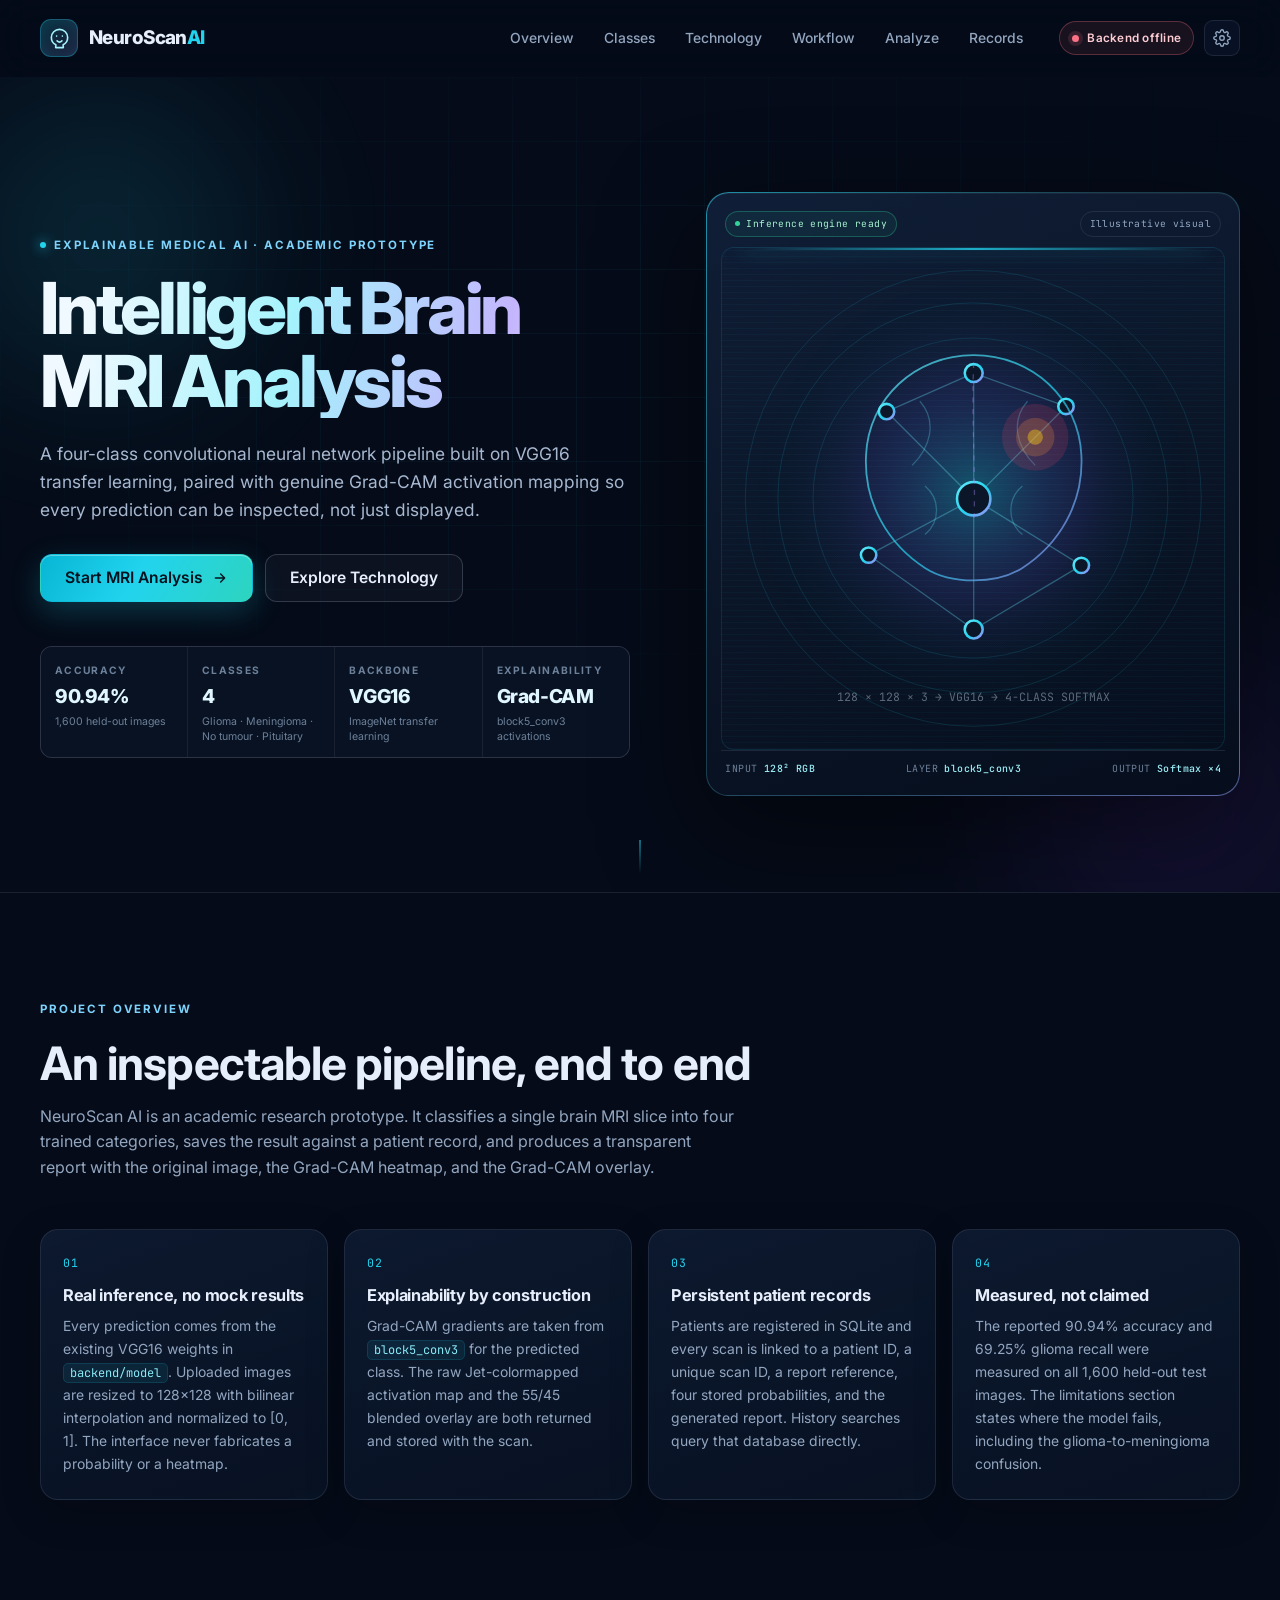
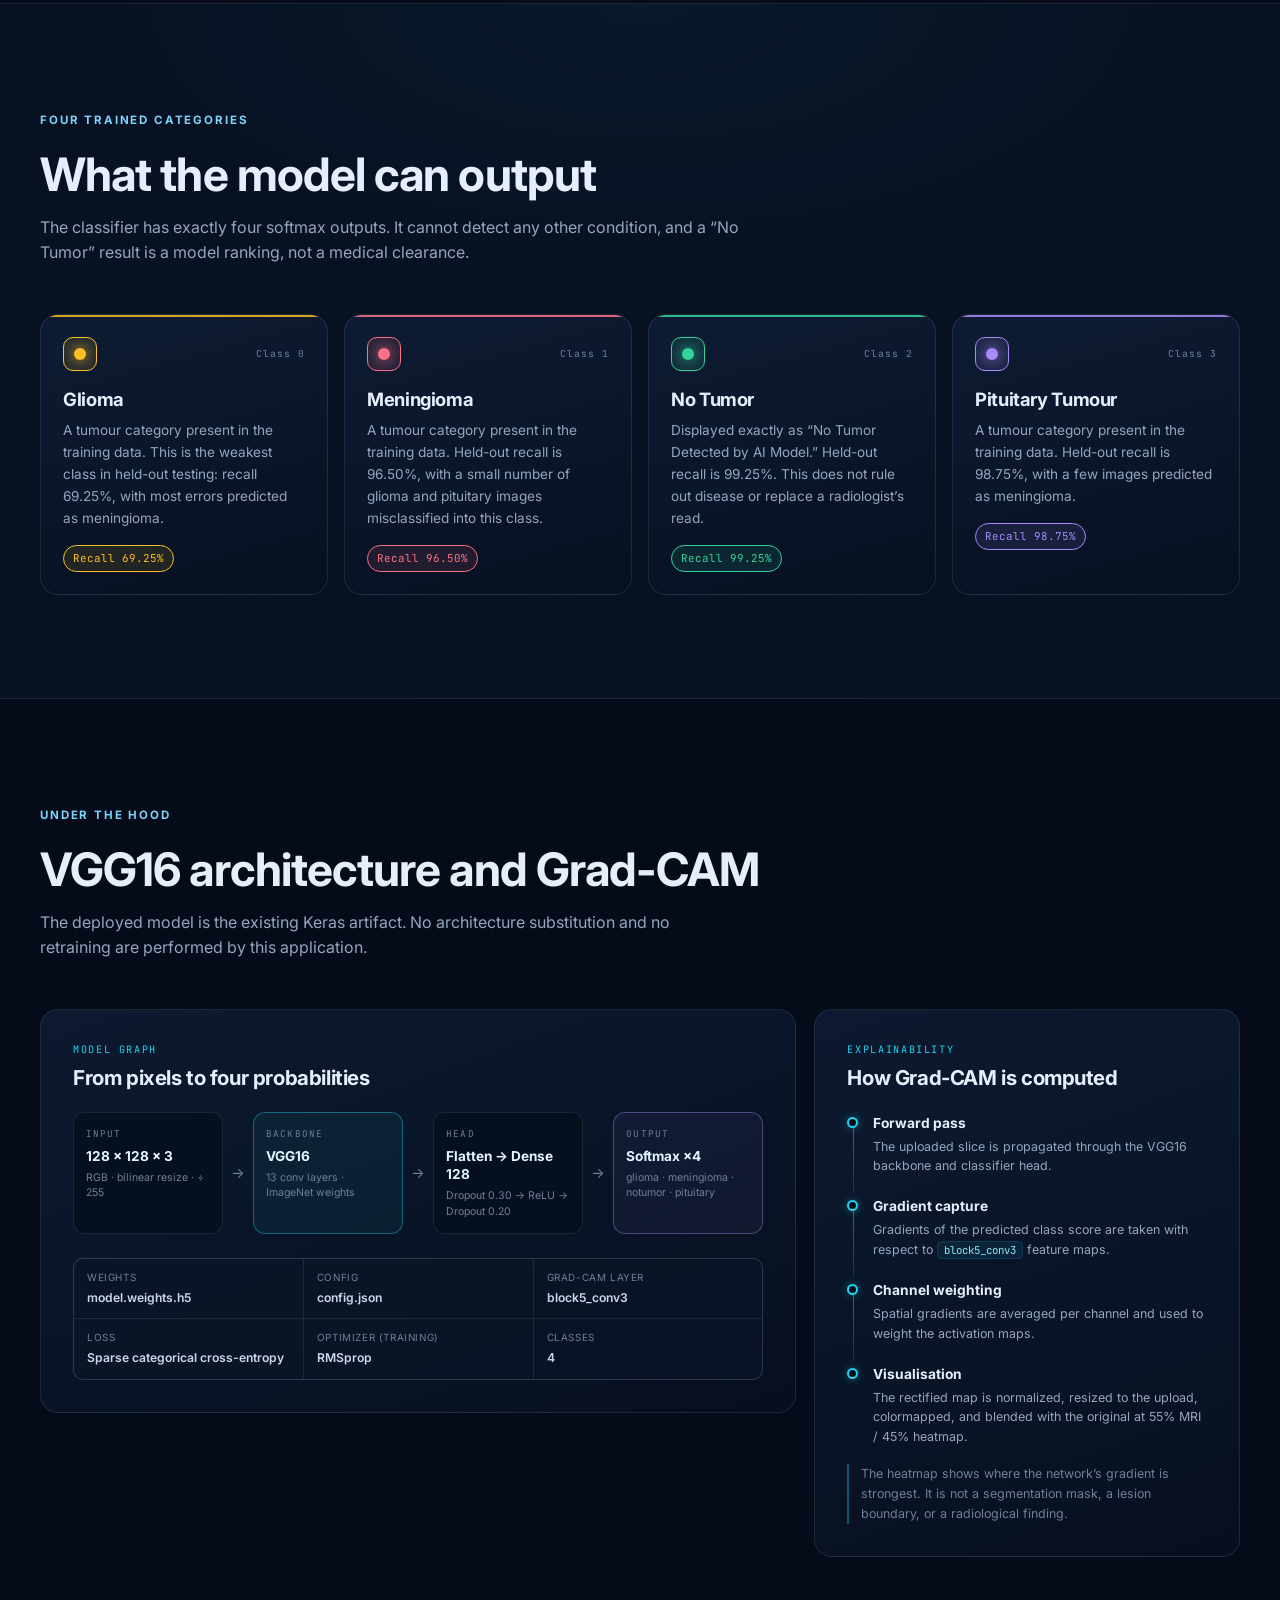
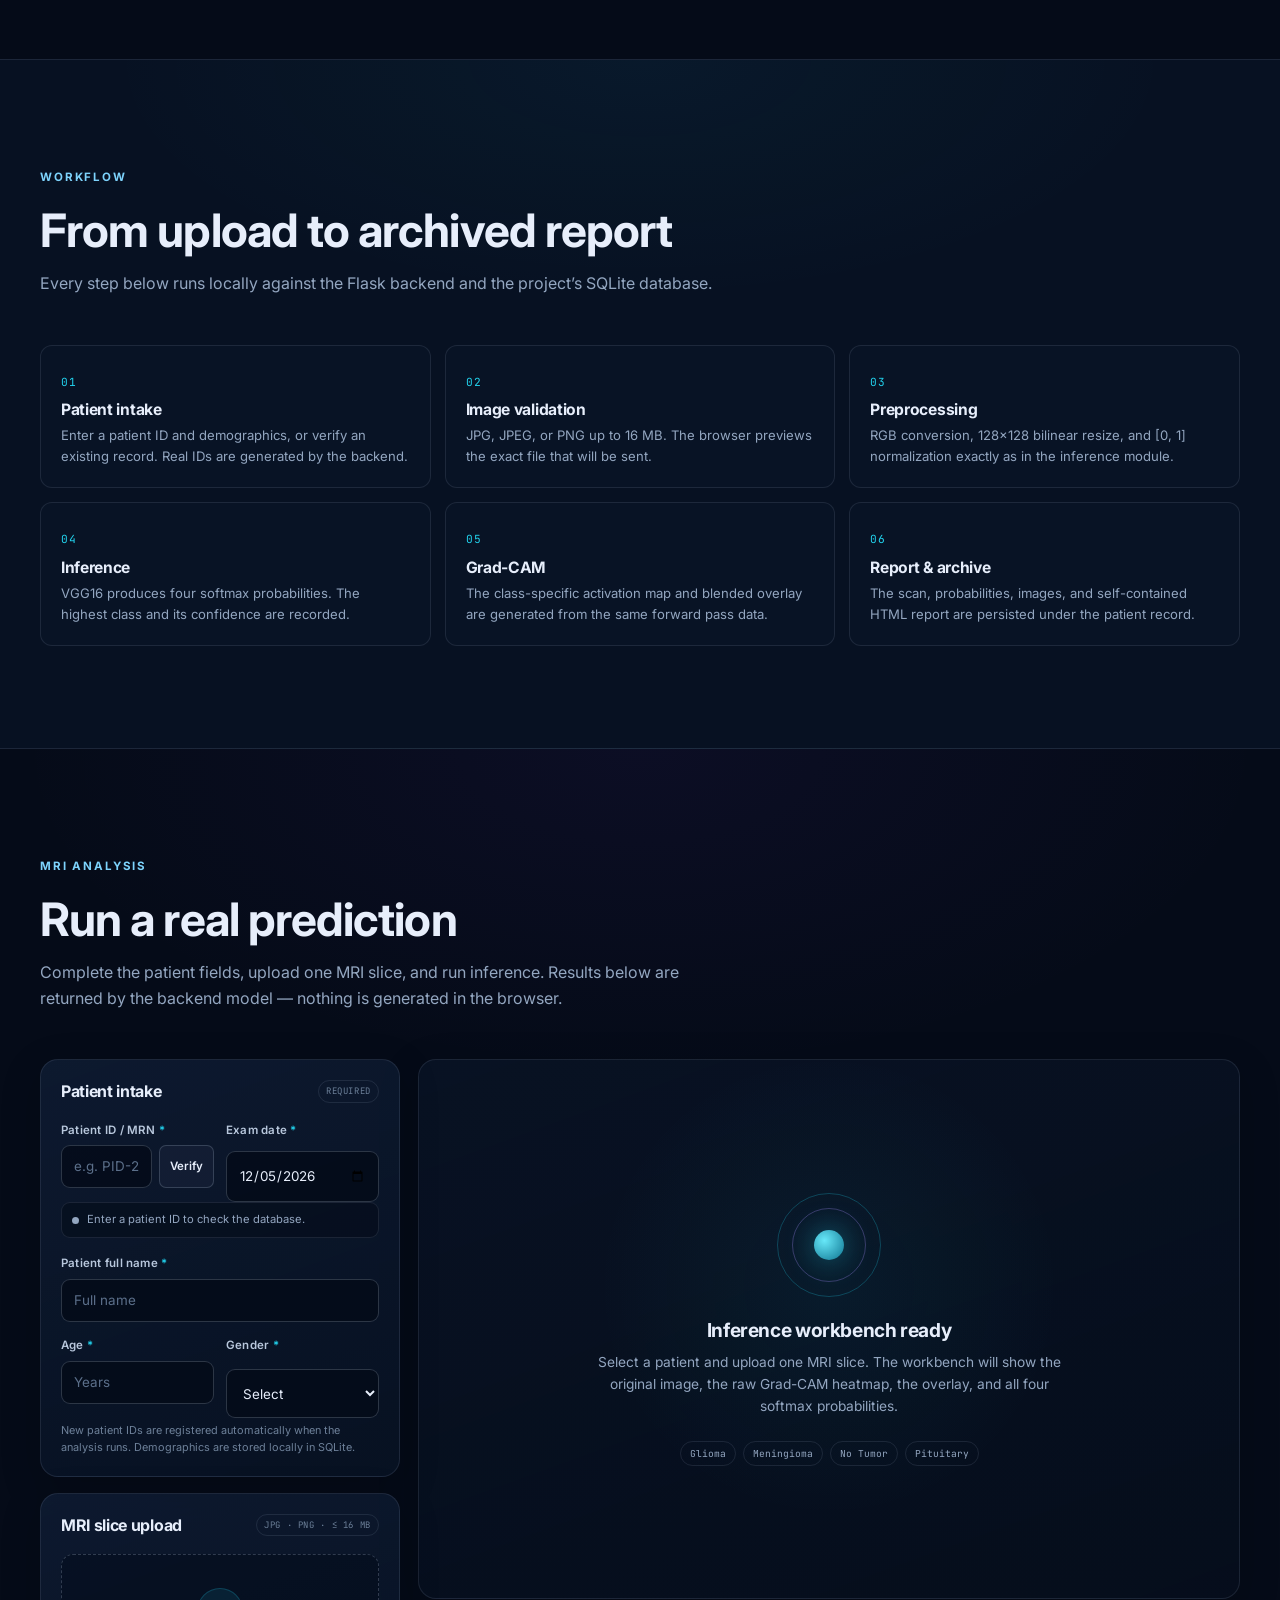
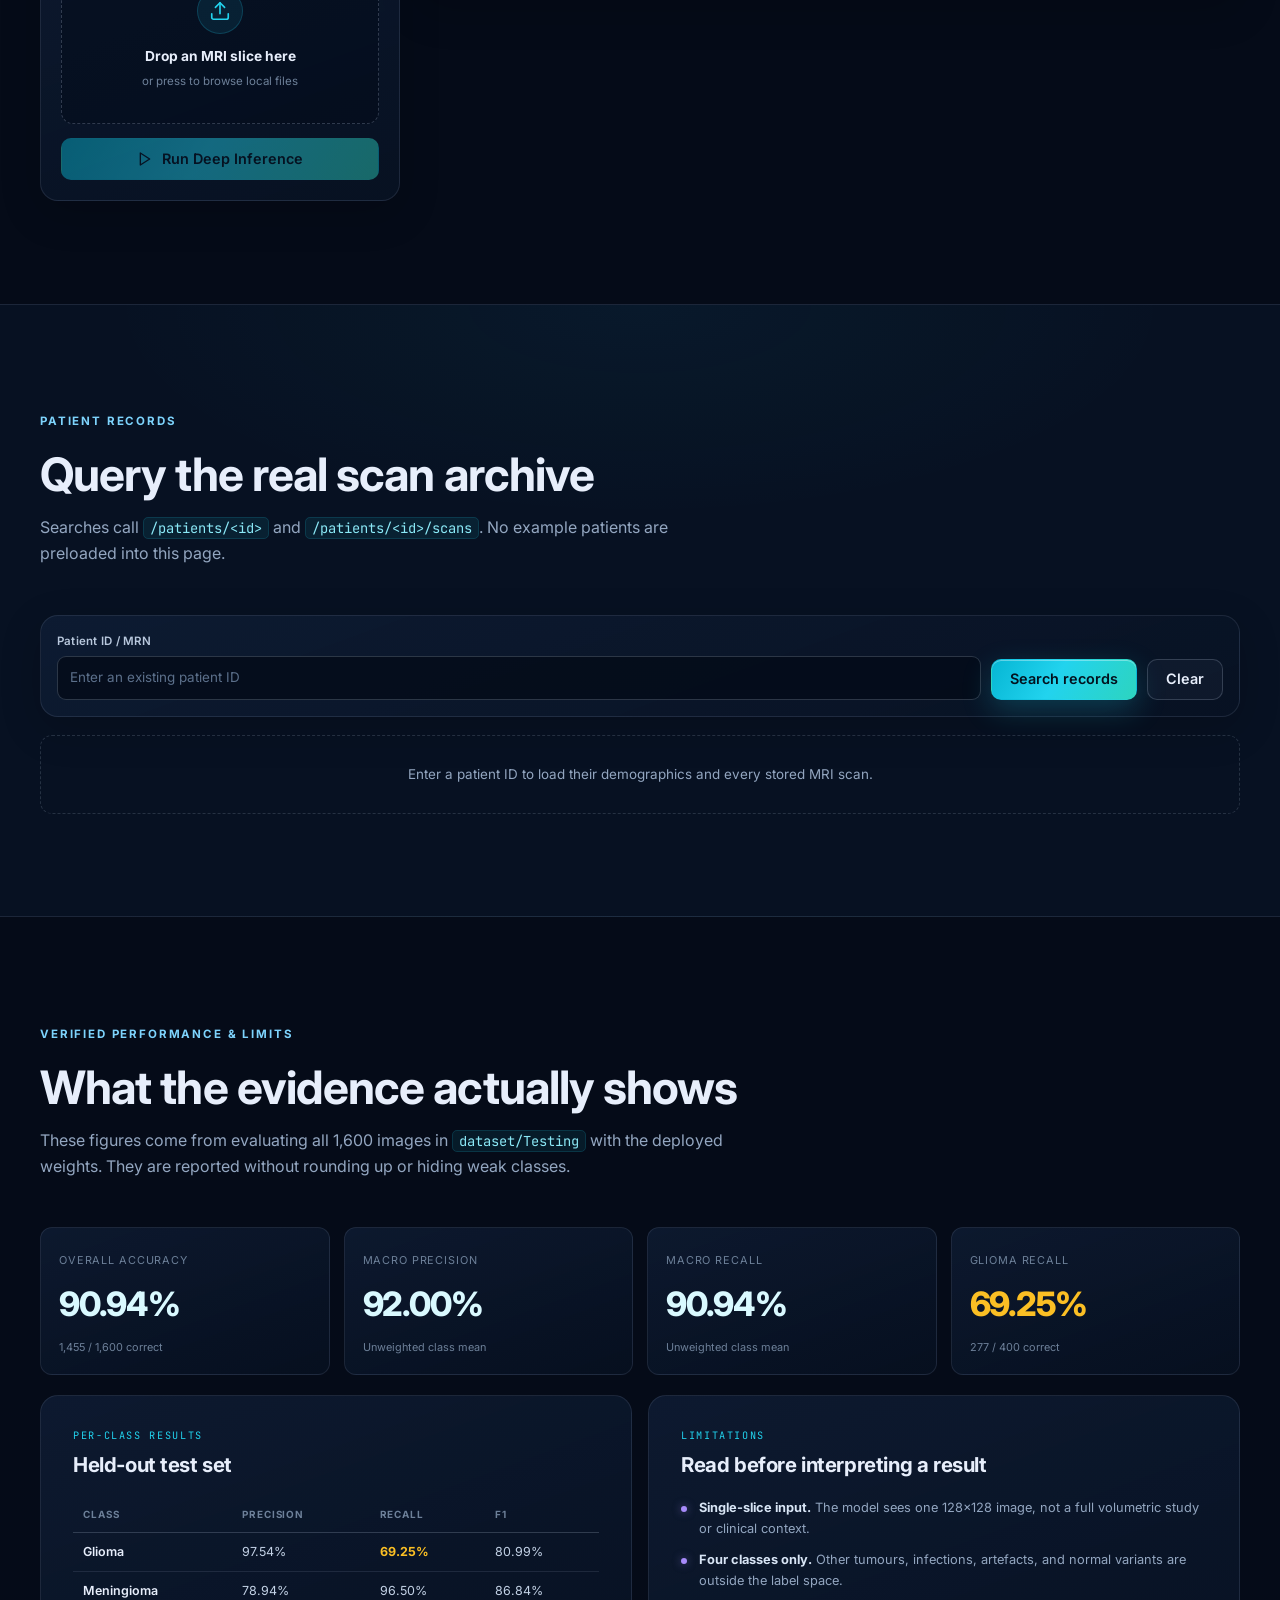
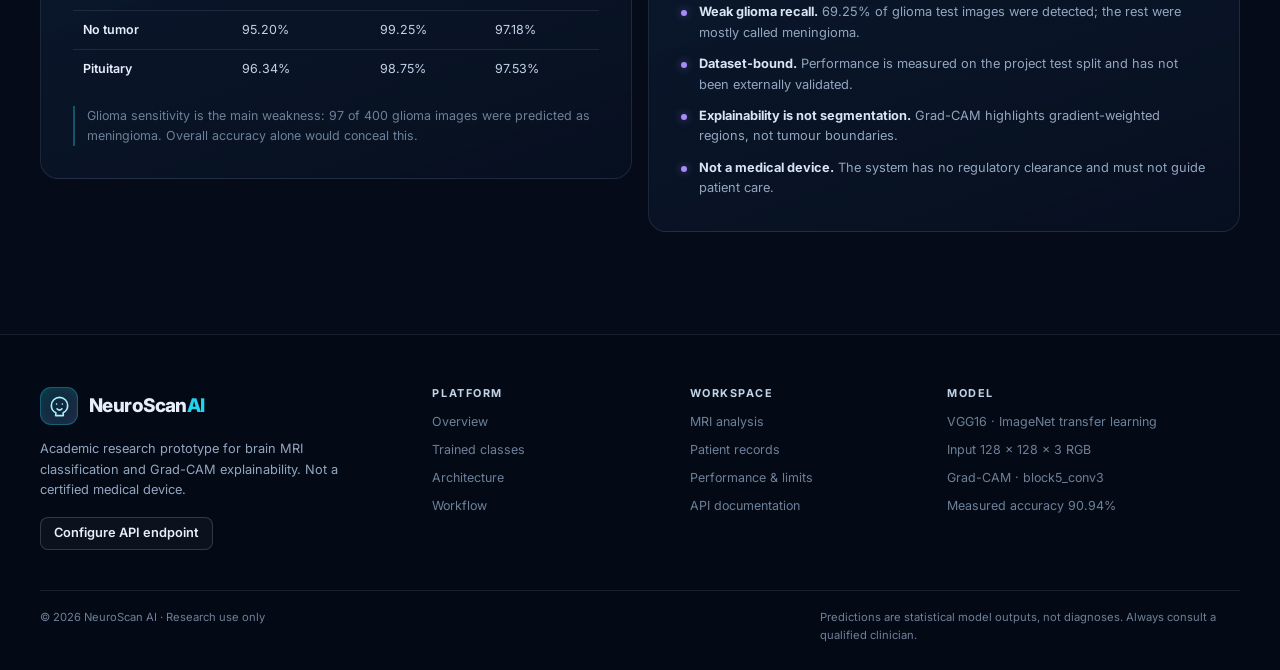
==== commit 6dc8808f: "Complete NeuroScan AI full-stack MRI classification app Backend - Flask API with VGG16 inference, SQ" ====
--- a/frontend/index.html
+++ b/frontend/index.html
@@ -3,1233 +3,735 @@
 <head>
     <meta charset="UTF-8">
     <meta name="viewport" content="width=device-width, initial-scale=1.0">
-    <title>NeuroScan AI — Clinical MRI Analysis & Explainable AI</title>
-    <meta name="description" content="Deep learning MRI brain tumor classification and Grad-CAM explainability platform for academic research.">
-    <link rel="stylesheet" href="style.css">
+    <title>NeuroScan AI — Intelligent Brain MRI Analysis</title>
+    <meta name="description" content="Academic research prototype for four-class brain MRI tumour classification with VGG16 transfer learning and genuine Grad-CAM explainability.">
+    <meta name="theme-color" content="#050b18">
     <link rel="preconnect" href="https://fonts.googleapis.com">
     <link rel="preconnect" href="https://fonts.gstatic.com" crossorigin>
-    <link href="https://fonts.googleapis.com/css2?family=Inter:wght@300;400;500;600;700;800&family=JetBrains+Mono:wght@400;500&display=swap" rel="stylesheet">
+    <link href="https://fonts.googleapis.com/css2?family=Inter:wght@300;400;500;600;700;800&family=JetBrains+Mono:wght@400;500;600&display=swap" rel="stylesheet">
+    <link rel="stylesheet" href="style.css">
 </head>
 <body>
-
-    <!-- 1. NAVIGATION -->
-    <nav class="navbar">
+    <a class="skip-link" href="#analysis">Skip to MRI analysis</a>
+
+    <!-- ================= NAVIGATION ================= -->
+    <header class="site-header" id="top">
         <div class="container nav-container">
-            <a href="#home" class="logo">
-                <svg xmlns="http://www.w3.org/2000/svg" width="26" height="26" viewBox="0 0 24 24" fill="none" stroke="currentColor" stroke-width="2" stroke-linecap="round" stroke-linejoin="round" class="logo-icon">
-                    <path d="M12 2a9 9 0 0 0-9 9c0 3.6 2.1 6.7 5.2 8.1L8 22h8l-.2-2.9C18.9 17.7 21 14.6 21 11a9 9 0 0 0-9-9z"/>
-                    <path d="M9 10h.01M15 10h.01M9.5 15a3.5 3.5 0 0 0 5 0"/>
-                </svg>
-                <span>NeuroScan<span class="logo-accent">AI</span></span>
+            <a href="#home" class="brand" aria-label="NeuroScan AI home">
+                <span class="brand-mark" aria-hidden="true">
+                    <svg viewBox="0 0 24 24" fill="none" stroke="currentColor" stroke-width="1.7" stroke-linecap="round" stroke-linejoin="round">
+                        <path d="M12 2.5a8.5 8.5 0 0 0-8.5 8.5c0 3.3 1.9 6.2 4.7 7.6L8 21.5h8l-.2-2.9c2.8-1.4 4.7-4.3 4.7-7.6A8.5 8.5 0 0 0 12 2.5Z"/>
+                        <path d="M9 9.5h.01M15 9.5h.01M9.5 14.5a3.6 3.6 0 0 0 5 0"/>
+                    </svg>
+                </span>
+                <span class="brand-text">NeuroScan<span>AI</span></span>
             </a>
-            <ul class="nav-links">
-                <li><a href="#home">Home</a></li>
-                <li><a href="#how-it-works">How It Works</a></li>
-                <li><a href="#analysis">MRI Workspace</a></li>
-                <li><a href="#technology">Architecture</a></li>
-                <li><a href="#about">About</a></li>
-            </ul>
+
+            <nav class="nav-links" id="nav-links" aria-label="Primary">
+                <a href="#overview">Overview</a>
+                <a href="#classes">Classes</a>
+                <a href="#technology">Technology</a>
+                <a href="#workflow">Workflow</a>
+                <a href="#analysis">Analyze</a>
+                <a href="#records">Records</a>
+            </nav>
+
             <div class="nav-actions">
-                <div id="backend-status-pill" class="status-pill status-checking" title="Checking inference backend status...">
-                    <span class="status-dot"></span>
-                    <span id="backend-status-text">Backend Connecting...</span>
+                <div id="backend-status-pill" class="status-pill status-checking" title="Inference backend status">
+                    <span class="status-dot" aria-hidden="true"></span>
+                    <span id="backend-status-text">Connecting</span>
                 </div>
-                <button id="api-settings-btn" class="btn-icon" title="Configure API Endpoint" aria-label="API Settings">
-                    <svg xmlns="http://www.w3.org/2000/svg" width="18" height="18" viewBox="0 0 24 24" fill="none" stroke="currentColor" stroke-width="2" stroke-linecap="round" stroke-linejoin="round"><circle cx="12" cy="12" r="3"></circle><path d="M19.4 15a1.65 1.65 0 0 0 .33 1.82l.06.06a2 2 0 0 1 0 2.83 2 2 0 0 1-2.83 0l-.06-.06a1.65 1.65 0 0 0-1.82-.33 1.65 1.65 0 0 0-1 1.51V21a2 2 0 0 1-2 2 2 2 0 0 1-2-2v-.09A1.65 1.65 0 0 0 9 19.4a1.65 1.65 0 0 0-1.82.33l-.06.06a2 2 0 0 1-2.83 0 2 2 0 0 1 0-2.83l.06-.06a1.65 1.65 0 0 0 .33-1.82 1.65 1.65 0 0 0-1.51-1H3a2 2 0 0 1-2-2 2 2 0 0 1 2-2h.09A1.65 1.65 0 0 0 4.6 9a1.65 1.65 0 0 0-.33-1.82l-.06-.06a2 2 0 0 1 0-2.83 2 2 0 0 1 2.83 0l.06.06a1.65 1.65 0 0 0 1.82.33H9a1.65 1.65 0 0 0 1-1.51V3a2 2 0 0 1 2-2 2 2 0 0 1 2 2v.09a1.65 1.65 0 0 0 1 1.51 1.65 1.65 0 0 0 1.82-.33l.06-.06a2 2 0 0 1 2.83 0 2 2 0 0 1 0 2.83l-.06.06a1.65 1.65 0 0 0-.33 1.82V9a1.65 1.65 0 0 0 1.51 1H21a2 2 0 0 1 2 2 2 2 0 0 1-2 2h-.09a1.65 1.65 0 0 0-1.51 1z"></path></svg>
+                <button id="api-settings-btn" class="icon-btn" type="button" title="Configure API endpoint" aria-label="Configure API endpoint">
+                    <svg viewBox="0 0 24 24" fill="none" stroke="currentColor" stroke-width="1.8" stroke-linecap="round" stroke-linejoin="round" aria-hidden="true">
+                        <circle cx="12" cy="12" r="3"/>
+                        <path d="M19.4 15a1.65 1.65 0 0 0 .33 1.82l.06.06a2 2 0 1 1-2.83 2.83l-.06-.06a1.65 1.65 0 0 0-1.82-.33 1.65 1.65 0 0 0-1 1.51V21a2 2 0 0 1-4 0v-.09A1.65 1.65 0 0 0 9 19.4a1.65 1.65 0 0 0-1.82.33l-.06.06a2 2 0 1 1-2.83-2.83l.06-.06a1.65 1.65 0 0 0 .33-1.82 1.65 1.65 0 0 0-1.51-1H3a2 2 0 0 1 0-4h.09A1.65 1.65 0 0 0 4.6 9a1.65 1.65 0 0 0-.33-1.82l-.06-.06a2 2 0 1 1 2.83-2.83l.06.06A1.65 1.65 0 0 0 9 4.6h.09A1.65 1.65 0 0 0 10 3.09V3a2 2 0 0 1 4 0v.09a1.65 1.65 0 0 0 1 1.51 1.65 1.65 0 0 0 1.82-.33l.06-.06a2 2 0 1 1 2.83 2.83l-.06.06A1.65 1.65 0 0 0 19.4 9v.09a1.65 1.65 0 0 0 1.51 1H21a2 2 0 0 1 0 4h-.09a1.65 1.65 0 0 0-1.51 1Z"/>
+                    </svg>
                 </button>
-                <div class="mobile-menu-btn" aria-label="Toggle navigation">
-                    <svg xmlns="http://www.w3.org/2000/svg" width="24" height="24" viewBox="0 0 24 24" fill="none" stroke="currentColor" stroke-width="2" stroke-linecap="round" stroke-linejoin="round"><line x1="3" y1="12" x2="21" y2="12"></line><line x1="3" y1="6" x2="21" y2="6"></line><line x1="3" y1="18" x2="21" y2="18"></line></svg>
-                </div>
-            </div>
-        </div>
-    </nav>
-
-    <!-- API SETTINGS MODAL -->
-    <div id="api-modal" class="modal-backdrop hidden">
+                <button class="mobile-menu-btn" id="mobile-menu-btn" type="button" aria-label="Toggle navigation" aria-expanded="false" aria-controls="nav-links">
+                    <span></span><span></span><span></span>
+                </button>
+            </div>
+        </div>
+    </header>
+
+    <!-- ================= API SETTINGS MODAL ================= -->
+    <div id="api-modal" class="modal-backdrop hidden" role="dialog" aria-modal="true" aria-labelledby="api-modal-title">
         <div class="modal-card">
             <div class="modal-header">
-                <h3>Backend API Configuration</h3>
-                <button id="close-modal-btn" class="close-btn" aria-label="Close">&times;</button>
+                <div>
+                    <h3 id="api-modal-title">Backend API configuration</h3>
+                    <p class="modal-subtitle">The Flask inference service must be reachable from this page.</p>
+                </div>
+                <button id="close-modal-btn" class="close-btn" type="button" aria-label="Close">&times;</button>
             </div>
             <div class="modal-body">
-                <p>Configure the backend URL powering deep inference. Supports local servers and cloud-deployed endpoints.</p>
-                <div class="form-group mt-3">
-                    <label for="api-url-input">API Base URL</label>
-                    <input type="url" id="api-url-input" placeholder="http://127.0.0.1:5000">
+                <div class="field">
+                    <label for="api-url-input">API base URL</label>
+                    <input type="url" id="api-url-input" placeholder="http://127.0.0.1:5000" autocomplete="off">
+                    <p class="field-hint">Local default: <code>http://127.0.0.1:5000</code></p>
                 </div>
-                <div id="modal-ping-status" class="status-msg hidden"></div>
+                <div id="modal-ping-status" class="inline-status hidden" role="status"></div>
             </div>
             <div class="modal-footer">
-                <button id="test-api-btn" class="btn-secondary btn-sm">Test Connection</button>
-                <button id="save-api-btn" class="btn-primary btn-sm">Save & Connect</button>
+                <button id="test-api-btn" class="btn btn-ghost btn-sm" type="button">Test connection</button>
+                <button id="save-api-btn" class="btn btn-primary btn-sm" type="button">Save &amp; connect</button>
             </div>
         </div>
     </div>
 
-    <!-- 2. HERO SECTION -->
-    <section id="home" class="hero-section">
+    <!-- ================= HERO ================= -->
+    <main>
+    <section id="home" class="hero">
+        <div class="hero-grid-bg" aria-hidden="true"></div>
+        <div class="hero-orb hero-orb-cyan" aria-hidden="true"></div>
+        <div class="hero-orb hero-orb-purple" aria-hidden="true"></div>
         <div class="container hero-container">
             <div class="hero-content">
-                <div class="badge-pill">
-                    <span class="badge-dot"></span> Deep Learning Medical AI Platform
+                <span class="eyebrow"><span class="eyebrow-dot"></span> Explainable medical AI · Academic prototype</span>
+                <h1>Intelligent Brain MRI Analysis</h1>
+                <p class="hero-lead">
+                    A four-class convolutional neural network pipeline built on VGG16 transfer learning,
+                    paired with genuine Grad-CAM activation mapping so every prediction can be inspected,
+                    not just displayed.
+                </p>
+                <div class="hero-actions">
+                    <a href="#analysis" class="btn btn-primary btn-lg">
+                        Start MRI Analysis
+                        <svg viewBox="0 0 24 24" fill="none" stroke="currentColor" stroke-width="2" stroke-linecap="round" stroke-linejoin="round" aria-hidden="true"><path d="M5 12h14M13 6l6 6-6 6"/></svg>
+                    </a>
+                    <a href="#technology" class="btn btn-ghost btn-lg">Explore Technology</a>
                 </div>
-                <h1>Explainable AI for<br><span class="text-gradient">Brain MRI Analysis</span></h1>
-                <p>End-to-end convolutional neural network pipeline for brain tumor classification across 4 classes with real-time Grad-CAM visual interpretability.</p>
-                <div class="hero-actions">
-                    <a href="#analysis" class="btn-primary btn-lg">Launch MRI Workspace</a>
-                    <a href="#how-it-works" class="btn-secondary btn-lg">Explore Methodology</a>
+                <dl class="hero-stats">
+                    <div class="hero-stat">
+                        <dt>Accuracy</dt>
+                        <dd>90.94%</dd>
+                        <span>1,600 held-out images</span>
+                    </div>
+                    <div class="hero-stat">
+                        <dt>Classes</dt>
+                        <dd>4</dd>
+                        <span>Glioma · Meningioma · No tumour · Pituitary</span>
+                    </div>
+                    <div class="hero-stat">
+                        <dt>Backbone</dt>
+                        <dd>VGG16</dd>
+                        <span>ImageNet transfer learning</span>
+                    </div>
+                    <div class="hero-stat">
+                        <dt>Explainability</dt>
+                        <dd>Grad-CAM</dd>
+                        <span>block5_conv3 activations</span>
+                    </div>
+                </dl>
+            </div>
+
+            <div class="hero-visual" aria-label="Illustrative neural analysis graphic, not a patient scan">
+                <div class="scan-frame">
+                    <div class="scan-frame-head">
+                        <span class="chip chip-live"><span></span> Inference engine ready</span>
+                        <span class="chip">Illustrative visual</span>
+                    </div>
+                    <div class="scan-stage">
+                        <div class="scan-rings" aria-hidden="true">
+                            <span class="ring ring-1"></span>
+                            <span class="ring ring-2"></span>
+                            <span class="ring ring-3"></span>
+                            <span class="scan-sweep"></span>
+                        </div>
+                        <svg class="brain-network" viewBox="0 0 360 360" role="img" aria-label="Abstract neural network illustration">
+                            <defs>
+                                <radialGradient id="brainGlow" cx="50%" cy="48%" r="52%">
+                                    <stop offset="0%" stop-color="#22d3ee" stop-opacity="0.28"/>
+                                    <stop offset="55%" stop-color="#7c3aed" stop-opacity="0.10"/>
+                                    <stop offset="100%" stop-color="#050b18" stop-opacity="0"/>
+                                </radialGradient>
+                                <linearGradient id="brainStroke" x1="0" y1="0" x2="1" y2="1">
+                                    <stop offset="0%" stop-color="#67e8f9"/>
+                                    <stop offset="55%" stop-color="#22d3ee"/>
+                                    <stop offset="100%" stop-color="#a78bfa"/>
+                                </linearGradient>
+                            </defs>
+                            <circle cx="180" cy="180" r="150" fill="url(#brainGlow)"/>
+                            <g class="network-lines" stroke="rgba(103,232,249,0.32)" stroke-width="1">
+                                <line x1="180" y1="180" x2="112" y2="112"/>
+                                <line x1="180" y1="180" x2="252" y2="108"/>
+                                <line x1="180" y1="180" x2="98" y2="224"/>
+                                <line x1="180" y1="180" x2="264" y2="232"/>
+                                <line x1="180" y1="180" x2="180" y2="82"/>
+                                <line x1="180" y1="180" x2="180" y2="282"/>
+                                <line x1="112" y1="112" x2="180" y2="82"/>
+                                <line x1="252" y1="108" x2="180" y2="82"/>
+                                <line x1="98" y1="224" x2="180" y2="282"/>
+                                <line x1="264" y1="232" x2="180" y2="282"/>
+                            </g>
+                            <g class="network-nodes" fill="#0b1729" stroke="url(#brainStroke)" stroke-width="2">
+                                <circle cx="180" cy="82" r="7"/>
+                                <circle cx="112" cy="112" r="6"/>
+                                <circle cx="252" cy="108" r="6"/>
+                                <circle cx="98" cy="224" r="6"/>
+                                <circle cx="264" cy="232" r="6"/>
+                                <circle cx="180" cy="282" r="7"/>
+                                <circle cx="180" cy="180" r="13"/>
+                            </g>
+                            <path d="M180 68c46 0 82 34 84 78 2 38-18 70-46 88-20 13-56 13-76 0-28-18-48-50-46-88 2-44 38-78 84-78Z" fill="none" stroke="url(#brainStroke)" stroke-width="1.4" opacity="0.7"/>
+                            <path d="M180 74c-2 44 2 90 0 126" fill="none" stroke="rgba(167,139,250,0.38)" stroke-width="1" stroke-dasharray="4 5"/>
+                            <path d="M138 104c14 16 8 36-6 50M222 104c-14 16-8 36 6 50M142 208c12-10 12-28 0-38M218 208c-12-10-12-28 0-38" fill="none" stroke="rgba(103,232,249,0.28)" stroke-width="1"/>
+                            <circle cx="228" cy="132" r="26" fill="rgba(244,63,94,0.16)"/>
+                            <circle cx="228" cy="132" r="15" fill="rgba(251,146,60,0.22)"/>
+                            <circle cx="228" cy="132" r="6" fill="rgba(250,204,21,0.42)"/>
+                            <text x="180" y="338" text-anchor="middle" fill="rgba(148,163,184,0.6)" font-size="9" font-family="'JetBrains Mono', monospace">128 × 128 × 3 → VGG16 → 4-CLASS SOFTMAX</text>
+                        </svg>
+                    </div>
+                    <div class="scan-frame-foot">
+                        <span>INPUT <strong>128² RGB</strong></span>
+                        <span>LAYER <strong>block5_conv3</strong></span>
+                        <span>OUTPUT <strong>Softmax ×4</strong></span>
+                    </div>
                 </div>
-                <div class="hero-stats">
-                    <div class="stat-item">
-                        <span class="stat-value">4 Classes</span>
-                        <span class="stat-label">Glioma, Meningioma, Pituitary, No Tumor</span>
-                    </div>
-                    <div class="stat-divider"></div>
-                    <div class="stat-item">
-                        <span class="stat-value">VGG16</span>
-                        <span class="stat-label">Deep Feature Backbone</span>
-                    </div>
-                    <div class="stat-divider"></div>
-                    <div class="stat-item">
-                        <span class="stat-value">Grad-CAM</span>
-                        <span class="stat-label">Explainable Attention Maps</span>
-                    </div>
-                </div>
-            </div>
-            <div class="hero-visual">
-                <div class="scanner-frame">
-                    <div class="scanner-header">
-                        <span class="scan-tag">AXIAL T2-WEIGHTED MRI</span>
-                        <span class="scan-tag scan-active">SYSTEM READY</span>
-                    </div>
-                    <div class="scanner-display">
-                        <div class="scan-line"></div>
-                        <svg viewBox="0 0 360 360" xmlns="http://www.w3.org/2000/svg" class="hero-svg">
-                            <defs>
-                                <radialGradient id="mri-brain-glow" cx="50%" cy="50%" r="50%">
-                                    <stop offset="0%" stop-color="#38bdf8" stop-opacity="0.25" />
-                                    <stop offset="60%" stop-color="#0284c7" stop-opacity="0.08" />
-                                    <stop offset="100%" stop-color="#0b0f19" stop-opacity="0" />
-                                </radialGradient>
-                                <pattern id="mri-grid" width="24" height="24" patternUnits="userSpaceOnUse">
-                                    <path d="M 24 0 L 0 0 0 24" fill="none" stroke="rgba(56, 189, 248, 0.07)" stroke-width="0.8"/>
-                                </pattern>
-                            </defs>
-                            <rect width="360" height="360" fill="url(#mri-grid)" />
-                            <circle cx="180" cy="180" r="145" fill="url(#mri-brain-glow)" />
-                            
-                            <!-- Anatomical Brain abstraction -->
-                            <path d="M 180 50 C 235 50, 275 90, 280 150 C 285 210, 245 270, 200 290 C 188 295, 172 295, 160 290 C 115 270, 75 210, 80 150 C 85 90, 125 50, 180 50 Z" 
-                                  fill="rgba(15, 23, 42, 0.75)" stroke="rgba(56, 189, 248, 0.4)" stroke-width="2"/>
-                            <!-- Hemisphere fissure -->
-                            <path d="M 180 55 C 178 120, 182 220, 180 285" fill="none" stroke="rgba(56, 189, 248, 0.25)" stroke-width="1.5" stroke-dasharray="4 4"/>
-                            
-                            <!-- Sulci & gyri contours -->
-                            <path d="M 130 90 C 150 110, 140 140, 120 160 C 105 175, 110 210, 130 230" fill="none" stroke="rgba(56, 189, 248, 0.2)" stroke-width="1.2"/>
-                            <path d="M 230 90 C 210 110, 220 140, 240 160 C 255 175, 250 210, 230 230" fill="none" stroke="rgba(56, 189, 248, 0.2)" stroke-width="1.2"/>
-                            <path d="M 155 140 C 170 150, 170 180, 150 200" fill="none" stroke="rgba(56, 189, 248, 0.2)" stroke-width="1.2"/>
-                            <path d="M 205 140 C 190 150, 190 180, 210 200" fill="none" stroke="rgba(56, 189, 248, 0.2)" stroke-width="1.2"/>
-                            
-                            <!-- Grad-CAM focal activation region -->
-                            <circle cx="215" cy="145" r="32" fill="rgba(244, 63, 94, 0.35)" />
-                            <circle cx="215" cy="145" r="20" fill="rgba(251, 146, 60, 0.6)" />
-                            <circle cx="215" cy="145" r="10" fill="rgba(250, 204, 21, 0.85)" />
-                            
-                            <!-- Crosshair and coordinate markers -->
-                            <line x1="180" y1="20" x2="180" y2="340" stroke="rgba(56, 189, 248, 0.15)" stroke-width="1"/>
-                            <line x1="20" y1="180" x2="340" y2="180" stroke="rgba(56, 189, 248, 0.15)" stroke-width="1"/>
-                            <rect x="195" y="125" width="40" height="40" fill="none" stroke="#38bdf8" stroke-width="1.5" stroke-dasharray="3 3" rx="4"/>
-                            <text x="240" y="130" fill="#38bdf8" font-size="9" font-family="'JetBrains Mono', monospace">FOCUS ROI</text>
-                        </svg>
-                    </div>
-                    <div class="scanner-footer">
-                        <span>INPUT: 128x128x3 RGB</span>
-                        <span>ACTIVATION: BLOCK5_CONV3</span>
-                    </div>
-                </div>
-            </div>
-        </div>
+            </div>
+        </div>
+        <div class="hero-scroll" aria-hidden="true"><span></span></div>
     </section>
 
-    <!-- 3. HOW IT WORKS -->
-    <section id="how-it-works" class="section-light">
+    <!-- ================= OVERVIEW ================= -->
+    <section id="overview" class="section">
         <div class="container">
-            <div class="section-header">
-                <span class="subheading">CLINICAL WORKFLOW</span>
-                <h2>How NeuroScan AI Works</h2>
-                <p>A rigorous, reproducible computational pipeline from raw scan ingestion to transparent explainability.</p>
-            </div>
-            <div class="steps-container">
-                <div class="step-card">
-                    <div class="step-number">01</div>
-                    <div class="step-icon">
-                        <svg xmlns="http://www.w3.org/2000/svg" width="28" height="28" viewBox="0 0 24 24" fill="none" stroke="currentColor" stroke-width="2" stroke-linecap="round" stroke-linejoin="round"><path d="M21 15v4a2 2 0 0 1-2 2H5a2 2 0 0 1-2-2v-4"></path><polyline points="17 8 12 3 7 8"></polyline><line x1="12" y1="3" x2="12" y2="15"></line></svg>
-                    </div>
-                    <h3>Intake & Preprocessing</h3>
-                    <p>Standardizes MRI slice to 128×128 pixels in 3-channel RGB format, normalized to [0.0, 1.0] pixel intensities without altering morphological structures.</p>
-                </div>
-                <div class="step-card">
-                    <div class="step-number">02</div>
-                    <div class="step-icon">
-                        <svg xmlns="http://www.w3.org/2000/svg" width="28" height="28" viewBox="0 0 24 24" fill="none" stroke="currentColor" stroke-width="2" stroke-linecap="round" stroke-linejoin="round"><rect x="2" y="3" width="20" height="14" rx="2" ry="2"></rect><line x1="8" y1="21" x2="16" y2="21"></line><line x1="12" y1="17" x2="12" y2="21"></line></svg>
-                    </div>
-                    <h3>Deep Convolutional Inference</h3>
-                    <p>The pretrained VGG16 architecture extracts multi-scale hierarchical feature maps, fed into dense classification layers with Softmax activation across 4 diagnostic classes.</p>
-                </div>
-                <div class="step-card">
-                    <div class="step-number">03</div>
-                    <div class="step-icon">
-                        <svg xmlns="http://www.w3.org/2000/svg" width="28" height="28" viewBox="0 0 24 24" fill="none" stroke="currentColor" stroke-width="2" stroke-linecap="round" stroke-linejoin="round"><path d="M2 12s3-7 10-7 10 7 10 7-3 7-10 7-10-7-10-7Z"></path><circle cx="12" cy="12" r="3"></circle></svg>
-                    </div>
-                    <h3>Grad-CAM Explainability</h3>
-                    <p>Computes class-discriminative gradients w.r.t. layer <code>block5_conv3</code> to produce a spatial activation heatmap highlighting anatomical regions influencing the decision.</p>
-                </div>
+            <div class="section-head reveal">
+                <span class="eyebrow">Project overview</span>
+                <h2>An inspectable pipeline, end to end</h2>
+                <p>NeuroScan AI is an academic research prototype. It classifies a single brain MRI slice into four trained categories, saves the result against a patient record, and produces a transparent report with the original image, the Grad-CAM heatmap, and the Grad-CAM overlay.</p>
+            </div>
+
+            <div class="overview-grid">
+                <article class="card overview-card reveal">
+                    <span class="card-index">01</span>
+                    <h3>Real inference, no mock results</h3>
+                    <p>Every prediction comes from the existing VGG16 weights in <code>backend/model</code>. Uploaded images are resized to 128×128 with bilinear interpolation and normalized to [0, 1]. The interface never fabricates a probability or a heatmap.</p>
+                </article>
+                <article class="card overview-card reveal">
+                    <span class="card-index">02</span>
+                    <h3>Explainability by construction</h3>
+                    <p>Grad-CAM gradients are taken from <code>block5_conv3</code> for the predicted class. The raw Jet-colormapped activation map and the 55/45 blended overlay are both returned and stored with the scan.</p>
+                </article>
+                <article class="card overview-card reveal">
+                    <span class="card-index">03</span>
+                    <h3>Persistent patient records</h3>
+                    <p>Patients are registered in SQLite and every scan is linked to a patient ID, a unique scan ID, a report reference, four stored probabilities, and the generated report. History searches query that database directly.</p>
+                </article>
+                <article class="card overview-card reveal">
+                    <span class="card-index">04</span>
+                    <h3>Measured, not claimed</h3>
+                    <p>The reported 90.94% accuracy and 69.25% glioma recall were measured on all 1,600 held-out test images. The limitations section states where the model fails, including the glioma-to-meningioma confusion.</p>
+                </article>
             </div>
         </div>
     </section>
 
-    <!-- 4. MRI ANALYSIS WORKSPACE -->
-    <section id="analysis" class="section-gray">
+    <!-- ================= CLASSES ================= -->
+    <section id="classes" class="section section-alt">
         <div class="container">
-            <div class="section-header">
-                <span class="subheading">INTERACTIVE WORKBENCH</span>
-                <h2>MRI Analysis Workspace</h2>
-                <p>Upload a patient MRI slice to initiate real-time deep learning classification and explainability visualization.</p>
+            <div class="section-head reveal">
+                <span class="eyebrow">Four trained categories</span>
+                <h2>What the model can output</h2>
+                <p>The classifier has exactly four softmax outputs. It cannot detect any other condition, and a “No Tumor” result is a model ranking, not a medical clearance.</p>
+            </div>
+            <div class="class-grid">
+                <article class="class-card class-glioma reveal">
+                    <div class="class-top">
+                        <span class="class-swatch"></span>
+                        <span class="class-tag">Class 0</span>
+                    </div>
+                    <h3>Glioma</h3>
+                    <p>A tumour category present in the training data. This is the weakest class in held-out testing: recall 69.25%, with most errors predicted as meningioma.</p>
+                    <span class="class-metric">Recall 69.25%</span>
+                </article>
+                <article class="class-card class-meningioma reveal">
+                    <div class="class-top">
+                        <span class="class-swatch"></span>
+                        <span class="class-tag">Class 1</span>
+                    </div>
+                    <h3>Meningioma</h3>
+                    <p>A tumour category present in the training data. Held-out recall is 96.50%, with a small number of glioma and pituitary images misclassified into this class.</p>
+                    <span class="class-metric">Recall 96.50%</span>
+                </article>
+                <article class="class-card class-notumor reveal">
+                    <div class="class-top">
+                        <span class="class-swatch"></span>
+                        <span class="class-tag">Class 2</span>
+                    </div>
+                    <h3>No Tumor</h3>
+                    <p>Displayed exactly as “No Tumor Detected by AI Model.” Held-out recall is 99.25%. This does not rule out disease or replace a radiologist’s read.</p>
+                    <span class="class-metric">Recall 99.25%</span>
+                </article>
+                <article class="class-card class-pituitary reveal">
+                    <div class="class-top">
+                        <span class="class-swatch"></span>
+                        <span class="class-tag">Class 3</span>
+                    </div>
+                    <h3>Pituitary Tumour</h3>
+                    <p>A tumour category present in the training data. Held-out recall is 98.75%, with a few images predicted as meningioma.</p>
+                    <span class="class-metric">Recall 98.75%</span>
+                </article>
+            </div>
+        </div>
+    </section>
+
+    <!-- ================= TECHNOLOGY ================= -->
+    <section id="technology" class="section">
+        <div class="container">
+            <div class="section-head reveal">
+                <span class="eyebrow">Under the hood</span>
+                <h2>VGG16 architecture and Grad-CAM</h2>
+                <p>The deployed model is the existing Keras artifact. No architecture substitution and no retraining are performed by this application.</p>
+            </div>
+
+            <div class="tech-grid">
+                <article class="panel panel-wide reveal">
+                    <div class="panel-head">
+                        <span class="panel-kicker">Model graph</span>
+                        <h3>From pixels to four probabilities</h3>
+                    </div>
+                    <div class="pipeline" role="img" aria-label="VGG16 pipeline diagram">
+                        <div class="pipeline-step">
+                            <span class="pipeline-label">Input</span>
+                            <strong>128 × 128 × 3</strong>
+                            <small>RGB · bilinear resize · ÷ 255</small>
+                        </div>
+                        <span class="pipeline-arrow" aria-hidden="true">→</span>
+                        <div class="pipeline-step pipeline-accent">
+                            <span class="pipeline-label">Backbone</span>
+                            <strong>VGG16</strong>
+                            <small>13 conv layers · ImageNet weights</small>
+                        </div>
+                        <span class="pipeline-arrow" aria-hidden="true">→</span>
+                        <div class="pipeline-step">
+                            <span class="pipeline-label">Head</span>
+                            <strong>Flatten → Dense 128</strong>
+                            <small>Dropout 0.30 → ReLU → Dropout 0.20</small>
+                        </div>
+                        <span class="pipeline-arrow" aria-hidden="true">→</span>
+                        <div class="pipeline-step pipeline-final">
+                            <span class="pipeline-label">Output</span>
+                            <strong>Softmax ×4</strong>
+                            <small>glioma · meningioma · notumor · pituitary</small>
+                        </div>
+                    </div>
+                    <div class="fact-grid">
+                        <div class="fact"><span>Weights</span><strong>model.weights.h5</strong></div>
+                        <div class="fact"><span>Config</span><strong>config.json</strong></div>
+                        <div class="fact"><span>Grad-CAM layer</span><strong>block5_conv3</strong></div>
+                        <div class="fact"><span>Loss</span><strong>Sparse categorical cross-entropy</strong></div>
+                        <div class="fact"><span>Optimizer (training)</span><strong>RMSprop</strong></div>
+                        <div class="fact"><span>Classes</span><strong>4</strong></div>
+                    </div>
+                </article>
+
+                <article class="panel reveal">
+                    <div class="panel-head">
+                        <span class="panel-kicker">Explainability</span>
+                        <h3>How Grad-CAM is computed</h3>
+                    </div>
+                    <ol class="timeline">
+                        <li>
+                            <span class="timeline-dot"></span>
+                            <div><strong>Forward pass</strong><p>The uploaded slice is propagated through the VGG16 backbone and classifier head.</p></div>
+                        </li>
+                        <li>
+                            <span class="timeline-dot"></span>
+                            <div><strong>Gradient capture</strong><p>Gradients of the predicted class score are taken with respect to <code>block5_conv3</code> feature maps.</p></div>
+                        </li>
+                        <li>
+                            <span class="timeline-dot"></span>
+                            <div><strong>Channel weighting</strong><p>Spatial gradients are averaged per channel and used to weight the activation maps.</p></div>
+                        </li>
+                        <li>
+                            <span class="timeline-dot"></span>
+                            <div><strong>Visualisation</strong><p>The rectified map is normalized, resized to the upload, colormapped, and blended with the original at 55% MRI / 45% heatmap.</p></div>
+                        </li>
+                    </ol>
+                    <p class="panel-note">The heatmap shows where the network’s gradient is strongest. It is not a segmentation mask, a lesion boundary, or a radiological finding.</p>
+                </article>
+            </div>
+        </div>
+    </section>
+
+    <!-- ================= WORKFLOW ================= -->
+    <section id="workflow" class="section section-alt">
+        <div class="container">
+            <div class="section-head reveal">
+                <span class="eyebrow">Workflow</span>
+                <h2>From upload to archived report</h2>
+                <p>Every step below runs locally against the Flask backend and the project’s SQLite database.</p>
+            </div>
+            <div class="workflow-grid">
+                <article class="workflow-step reveal"><span class="workflow-num">01</span><h3>Patient intake</h3><p>Enter a patient ID and demographics, or verify an existing record. Real IDs are generated by the backend.</p></article>
+                <article class="workflow-step reveal"><span class="workflow-num">02</span><h3>Image validation</h3><p>JPG, JPEG, or PNG up to 16 MB. The browser previews the exact file that will be sent.</p></article>
+                <article class="workflow-step reveal"><span class="workflow-num">03</span><h3>Preprocessing</h3><p>RGB conversion, 128×128 bilinear resize, and [0, 1] normalization exactly as in the inference module.</p></article>
+                <article class="workflow-step reveal"><span class="workflow-num">04</span><h3>Inference</h3><p>VGG16 produces four softmax probabilities. The highest class and its confidence are recorded.</p></article>
+                <article class="workflow-step reveal"><span class="workflow-num">05</span><h3>Grad-CAM</h3><p>The class-specific activation map and blended overlay are generated from the same forward pass data.</p></article>
+                <article class="workflow-step reveal"><span class="workflow-num">06</span><h3>Report &amp; archive</h3><p>The scan, probabilities, images, and self-contained HTML report are persisted under the patient record.</p></article>
+            </div>
+        </div>
+    </section>
+
+    <!-- ================= ANALYSIS WORKSPACE ================= -->
+    <section id="analysis" class="section workspace-section">
+        <div class="container">
+            <div class="section-head reveal">
+                <span class="eyebrow">MRI analysis</span>
+                <h2>Run a real prediction</h2>
+                <p>Complete the patient fields, upload one MRI slice, and run inference. Results below are returned by the backend model — nothing is generated in the browser.</p>
             </div>
 
             <div class="workspace-grid">
-                <!-- LEFT COLUMN: Patient Intake & Upload Controls -->
-                <div class="workspace-sidebar">
-                    <!-- Patient Intake Form -->
-                    <div class="card app-card">
-                        <div class="card-header">
-                            <div class="card-title-icon">
-                                <svg xmlns="http://www.w3.org/2000/svg" width="18" height="18" viewBox="0 0 24 24" fill="none" stroke="currentColor" stroke-width="2" stroke-linecap="round" stroke-linejoin="round"><path d="M20 21v-2a4 4 0 0 0-4-4H8a4 4 0 0 0-4 4v2"></path><circle cx="12" cy="7" r="4"></circle></svg>
-                            </div>
-                            <h3>Patient Intake</h3>
-                        </div>
-                        <form id="patient-form" class="patient-form" onsubmit="event.preventDefault();">
-                            <div class="form-group">
-                                <label for="patient-name">Patient Full Name <span class="required">*</span></label>
-                                <input type="text" id="patient-name" required placeholder="e.g. Eleanor Vance" value="Jane Doe">
-                            </div>
-                            <div class="form-row">
-                                <div class="form-group half">
-                                    <label for="patient-age">Age <span class="required">*</span></label>
-                                    <input type="number" id="patient-age" min="1" max="130" required placeholder="Years" value="48">
-                                </div>
-                                <div class="form-group half">
-                                    <label for="patient-gender">Gender <span class="required">*</span></label>
-                                    <select id="patient-gender" required>
-                                        <option value="Female" selected>Female</option>
-                                        <option value="Male">Male</option>
-                                        <option value="Other">Other</option>
-                                    </select>
+                <!-- INTAKE -->
+                <aside class="workspace-sidebar">
+                    <form id="patient-form" class="card intake-card" novalidate>
+                        <div class="card-head">
+                            <h3>Patient intake</h3>
+                            <span class="card-badge">Required</span>
+                        </div>
+
+                        <div class="field-row">
+                            <div class="field">
+                                <label for="patient-id">Patient ID / MRN <span class="req">*</span></label>
+                                <div class="input-action">
+                                    <input type="text" id="patient-id" name="patient_id" placeholder="e.g. PID-2048" autocomplete="off" minlength="3" maxlength="40" required>
+                                    <button type="button" id="btn-verify-patient" class="btn btn-ghost btn-xs">Verify</button>
                                 </div>
                             </div>
-                            <div class="form-row">
-                                <div class="form-group half">
-                                    <label for="patient-id">MRN / ID</label>
-                                    <input type="text" id="patient-id" placeholder="Optional" value="MRN-78421">
+                            <div class="field">
+                                <label for="analysis-date">Exam date <span class="req">*</span></label>
+                                <input type="date" id="analysis-date" name="analysis_date" required>
+                            </div>
+                        </div>
+
+                        <div id="patient-verify-box" class="verify-box" role="status">
+                            <span class="verify-dot"></span>
+                            <span id="verify-msg">Enter a patient ID to check the database.</span>
+                            <button type="button" id="btn-patient-history" class="btn btn-chip hidden">History <span id="patient-scan-count">0</span></button>
+                        </div>
+
+                        <div class="field">
+                            <label for="patient-name">Patient full name <span class="req">*</span></label>
+                            <input type="text" id="patient-name" name="patient_name" placeholder="Full name" autocomplete="off" maxlength="120" required>
+                        </div>
+
+                        <div class="field-row">
+                            <div class="field">
+                                <label for="patient-age">Age <span class="req">*</span></label>
+                                <input type="number" id="patient-age" name="patient_age" min="0" max="150" placeholder="Years" required>
+                            </div>
+                            <div class="field">
+                                <label for="patient-gender">Gender <span class="req">*</span></label>
+                                <select id="patient-gender" name="patient_gender" required>
+                                    <option value="" selected disabled>Select</option>
+                                    <option value="Female">Female</option>
+                                    <option value="Male">Male</option>
+                                    <option value="Other">Other</option>
+                                </select>
+                            </div>
+                        </div>
+                        <p class="form-note">New patient IDs are registered automatically when the analysis runs. Demographics are stored locally in SQLite.</p>
+                    </form>
+
+                    <div class="card upload-card">
+                        <div class="card-head">
+                            <h3>MRI slice upload</h3>
+                            <span class="card-badge">JPG · PNG · ≤ 16 MB</span>
+                        </div>
+                        <div id="drop-zone" class="dropzone" tabindex="0" role="button" aria-label="Upload MRI image by browsing or drag and drop">
+                            <span class="dropzone-icon" aria-hidden="true">
+                                <svg viewBox="0 0 24 24" fill="none" stroke="currentColor" stroke-width="1.8" stroke-linecap="round" stroke-linejoin="round"><path d="M21 15v4a2 2 0 0 1-2 2H5a2 2 0 0 1-2-2v-4"/><path d="M17 8l-5-5-5 5"/><path d="M12 3v12"/></svg>
+                            </span>
+                            <strong>Drop an MRI slice here</strong>
+                            <span>or press to browse local files</span>
+                            <input type="file" id="file-input" accept=".jpg,.jpeg,.jpe,.png,image/jpeg,image/png" hidden>
+                        </div>
+
+                        <div id="selected-file-badge" class="file-badge hidden">
+                            <img id="upload-thumbnail-img" class="file-thumb" src="" alt="Selected MRI preview">
+                            <div class="file-meta">
+                                <strong id="badge-file-name">—</strong>
+                                <span id="badge-file-size">—</span>
+                                <span class="file-ready">Ready for model preprocessing</span>
+                            </div>
+                            <button id="clear-file-btn" class="icon-btn danger" type="button" aria-label="Remove selected file">&times;</button>
+                        </div>
+
+                        <div id="error-message" class="alert alert-error hidden" role="alert">
+                            <span aria-hidden="true">!</span>
+                            <p id="error-text">An error occurred.</p>
+                        </div>
+
+                        <button id="analyze-btn" class="btn btn-primary btn-block" type="button" disabled>
+                            <svg viewBox="0 0 24 24" fill="none" stroke="currentColor" stroke-width="2" stroke-linecap="round" stroke-linejoin="round" aria-hidden="true"><path d="M5 3l14 9-14 9V3z"/></svg>
+                            Run Deep Inference
+                        </button>
+                    </div>
+                </aside>
+
+                <!-- WORKBENCH -->
+                <div class="workspace-main">
+                    <div id="workspace-empty-state" class="card empty-workbench">
+                        <div class="empty-visual" aria-hidden="true">
+                            <span class="empty-ring"></span>
+                            <span class="empty-ring"></span>
+                            <span class="empty-core"></span>
+                        </div>
+                        <h3>Inference workbench ready</h3>
+                        <p>Select a patient and upload one MRI slice. The workbench will show the original image, the raw Grad-CAM heatmap, the overlay, and all four softmax probabilities.</p>
+                        <div class="tag-row">
+                            <span>Glioma</span><span>Meningioma</span><span>No Tumor</span><span>Pituitary</span>
+                        </div>
+                    </div>
+
+                    <div id="loading-state" class="card loading-workbench hidden" role="status" aria-live="polite">
+                        <div class="loader" aria-hidden="true">
+                            <span></span><span></span><span></span>
+                        </div>
+                        <h3>Running inference…</h3>
+                        <p id="loading-step-text">Preprocessing the uploaded slice…</p>
+                        <div class="progress-track"><div class="progress-fill" id="loading-progress"></div></div>
+                        <div class="loading-pills">
+                            <span id="step-pill-1" class="loading-pill">Preprocess</span>
+                            <span id="step-pill-2" class="loading-pill">VGG16</span>
+                            <span id="step-pill-3" class="loading-pill">Grad-CAM</span>
+                            <span id="step-pill-4" class="loading-pill">Archive</span>
+                        </div>
+                    </div>
+
+                    <div id="results-workbench" class="results hidden" aria-live="polite">
+                        <div class="result-head">
+                            <div>
+                                <span class="result-kicker"><span class="pulse-dot"></span> Analysis complete</span>
+                                <h3 id="result-heading">Model output</h3>
+                                <p class="result-sub">VGG16 softmax classification with genuine Grad-CAM evidence.</p>
+                            </div>
+                            <button type="button" id="reset-workbench-btn" class="btn btn-ghost btn-sm">New analysis</button>
+                        </div>
+
+                        <div class="result-ids">
+                            <span>Patient <strong id="hero-patient-id">—</strong></span>
+                            <span>Scan <strong id="hero-scan-id">—</strong></span>
+                            <span>Report <strong id="hero-report-ref">—</strong></span>
+                            <span>Latency <strong id="latency-badge">—</strong></span>
+                        </div>
+
+                        <div class="result-layout">
+                            <div class="result-classification">
+                                <div class="prediction-card">
+                                    <span class="prediction-label">Predicted class</span>
+                                    <strong id="hero-pred-class" class="prediction-class">—</strong>
+                                    <div class="confidence-line">
+                                        <span>Highest softmax probability</span>
+                                        <strong id="hero-pred-confidence">—</strong>
+                                    </div>
+                                    <div class="confidence-track"><div id="confidence-bar" class="confidence-fill"></div></div>
+                                    <p id="prediction-note" class="prediction-note"></p>
                                 </div>
-                                <div class="form-group half">
-                                    <label for="analysis-date">Exam Date <span class="required">*</span></label>
-                                    <input type="date" id="analysis-date" required>
+
+                                <div class="prob-panel">
+                                    <h4>Class probability distribution</h4>
+                                    <div class="prob-row" data-class="glioma">
+                                        <span class="prob-name">Glioma</span>
+                                        <div class="prob-track"><div class="prob-fill" id="prob-bar-glioma"></div></div>
+                                        <span class="prob-value" id="prob-val-glioma">0.00%</span>
+                                    </div>
+                                    <div class="prob-row" data-class="meningioma">
+                                        <span class="prob-name">Meningioma</span>
+                                        <div class="prob-track"><div class="prob-fill" id="prob-bar-meningioma"></div></div>
+                                        <span class="prob-value" id="prob-val-meningioma">0.00%</span>
+                                    </div>
+                                    <div class="prob-row" data-class="notumor">
+                                        <span class="prob-name">No Tumor</span>
+                                        <div class="prob-track"><div class="prob-fill" id="prob-bar-notumor"></div></div>
+                                        <span class="prob-value" id="prob-val-notumor">0.00%</span>
+                                    </div>
+                                    <div class="prob-row" data-class="pituitary">
+                                        <span class="prob-name">Pituitary</span>
+                                        <div class="prob-track"><div class="prob-fill" id="prob-bar-pituitary"></div></div>
+                                        <span class="prob-value" id="prob-val-pituitary">0.00%</span>
+                                    </div>
+                                </div>
+
+                                <div class="summary-panel">
+                                    <h4>AI classification summary</h4>
+                                    <p id="result-summary">The backend returns an objective summary here.</p>
+                                </div>
+
+                                <div class="result-actions">
+                                    <a id="dossier-view-report-link" class="btn btn-primary btn-sm" href="#" target="_blank" rel="noopener">View report</a>
+                                    <a id="dossier-print-report-link" class="btn btn-ghost btn-sm" href="#" target="_blank" rel="noopener">Print report</a>
+                                    <a id="dossier-download-report-link" class="btn btn-ghost btn-sm" href="#">Download HTML</a>
+                                    <button id="dossier-history-btn" class="btn btn-ghost btn-sm" type="button">Patient history</button>
                                 </div>
                             </div>
-                        </form>
-                    </div>
-
-                    <!-- Upload Box -->
-                    <div id="upload-card" class="card app-card mt-3">
-                        <div class="card-header">
-                            <div class="card-title-icon">
-                                <svg xmlns="http://www.w3.org/2000/svg" width="18" height="18" viewBox="0 0 24 24" fill="none" stroke="currentColor" stroke-width="2" stroke-linecap="round" stroke-linejoin="round"><rect x="3" y="3" width="18" height="18" rx="2" ry="2"></rect><circle cx="8.5" cy="8.5" r="1.5"></circle><polyline points="21 15 16 10 5 21"></polyline></svg>
+
+                            <div class="result-evidence">
+                                <figure class="evidence-card">
+                                    <figcaption><span>Original MRI</span><small>Uploaded file</small></figcaption>
+                                    <div class="evidence-stage"><img id="result-original-img" class="scan-image" src="" alt="Original uploaded MRI slice"></div>
+                                    <p id="result-filename" class="evidence-foot">—</p>
+                                </figure>
+                                <figure class="evidence-card">
+                                    <figcaption><span>Grad-CAM heatmap</span><small>Raw activation · block5_conv3</small></figcaption>
+                                    <div class="evidence-stage"><img id="result-heatmap-img" class="scan-image" src="" alt="Grad-CAM heatmap generated by the model"></div>
+                                    <p class="evidence-foot">Jet colormap · normalized class activation</p>
+                                </figure>
+                                <figure class="evidence-card">
+                                    <figcaption><span>Grad-CAM overlay</span><small>55% MRI · 45% heatmap</small></figcaption>
+                                    <div class="evidence-stage"><img id="result-overlay-img" class="scan-image" src="" alt="Grad-CAM overlay blended with the original MRI"></div>
+                                    <p class="evidence-foot">Blended for inspection only</p>
+                                </figure>
                             </div>
-                            <h3>MRI Slice Upload</h3>
-                        </div>
-                        <div class="upload-dropzone" id="drop-zone" tabindex="0" role="button" aria-label="Upload MRI Image">
-                            <div class="upload-icon-circle">
-                                <svg xmlns="http://www.w3.org/2000/svg" width="32" height="32" viewBox="0 0 24 24" fill="none" stroke="currentColor" stroke-width="2" stroke-linecap="round" stroke-linejoin="round"><path d="M21 15v4a2 2 0 0 1-2 2H5a2 2 0 0 1-2-2v-4"></path><polyline points="17 8 12 3 7 8"></polyline><line x1="12" y1="3" x2="12" y2="15"></line></svg>
-                            </div>
-                            <h4>Drag & drop MRI slice here</h4>
-                            <p class="dropzone-subtext">Supports high-res JPG, JPEG, and PNG formats (max 16 MB)</p>
-                            <button type="button" class="btn-secondary btn-sm mt-2" onclick="document.getElementById('file-input').click();">Browse Local Files</button>
-                            <input type="file" id="file-input" accept=".jpg, .jpeg, .png, .jpe, image/jpeg, image/png" hidden>
-                        </div>
-                        
-                        <!-- File Uploaded Badge Preview -->
-                        <div id="selected-file-badge" class="file-badge hidden">
-                            <div class="file-badge-info">
-                                <svg xmlns="http://www.w3.org/2000/svg" width="20" height="20" viewBox="0 0 24 24" fill="none" stroke="currentColor" stroke-width="2" stroke-linecap="round" stroke-linejoin="round"><path d="M14.5 2H6a2 2 0 0 0-2 2v16a2 2 0 0 0 2 2h12a2 2 0 0 0 2-2V7.5L14.5 2z"></path><polyline points="14 2 14 8 20 8"></polyline></svg>
-                                <div>
-                                    <div id="badge-file-name" class="badge-title">mri_sample.jpg</div>
-                                    <div id="badge-file-size" class="badge-sub">245 KB</div>
-                                </div>
-                            </div>
-                            <button id="clear-file-btn" class="btn-icon-danger" title="Remove file" aria-label="Remove file">&times;</button>
-                        </div>
-
-                        <!-- Error Message Banner -->
-                        <div id="error-message" class="error-banner hidden" role="alert">
-                            <svg xmlns="http://www.w3.org/2000/svg" width="18" height="18" viewBox="0 0 24 24" fill="none" stroke="currentColor" stroke-width="2" stroke-linecap="round" stroke-linejoin="round"><circle cx="12" cy="12" r="10"></circle><line x1="12" y1="8" x2="12" y2="12"></line><line x1="12" y1="16" x2="12.01" y2="16"></line></svg>
-                            <span id="error-text">An error occurred during analysis.</span>
-                        </div>
-
-                        <!-- Action Buttons -->
-                        <div class="upload-actions mt-3">
-                            <button id="analyze-btn" class="btn-primary w-100" disabled>
-                                <svg xmlns="http://www.w3.org/2000/svg" width="18" height="18" viewBox="0 0 24 24" fill="none" stroke="currentColor" stroke-width="2" stroke-linecap="round" stroke-linejoin="round"><polygon points="5 3 19 12 5 21 5 3"></polygon></svg>
-                                Run Deep Inference
-                            </button>
+                        </div>
+
+                        <div class="alert alert-warning result-disclaimer">
+                            <span aria-hidden="true">⚠</span>
+                            <p><strong>Not a diagnosis.</strong> This output is a statistical classification from an academic prototype. Grad-CAM shows model attention, not a lesion boundary. A “No Tumor Detected by AI Model” result does not rule out disease. Clinical decisions require a qualified radiologist or physician.</p>
                         </div>
                     </div>
                 </div>
-
-                <!-- RIGHT COLUMN: AASRA-Inspired Tabbed Analysis Interface -->
-                <div class="workspace-main">
-                    <!-- EMPTY STATE (Before image selected) -->
-                    <div id="workspace-empty-state" class="card app-card text-center empty-workbench">
-                        <div class="empty-icon-pulse">
-                            <svg xmlns="http://www.w3.org/2000/svg" width="48" height="48" viewBox="0 0 24 24" fill="none" stroke="currentColor" stroke-width="1.5" stroke-linecap="round" stroke-linejoin="round"><circle cx="12" cy="12" r="10"></circle><line x1="12" y1="2" x2="12" y2="6"></line><line x1="12" y1="18" x2="12" y2="22"></line><line x1="2" y1="12" x2="6" y2="12"></line><line x1="18" y1="12" x2="22" y2="12"></line></svg>
-                        </div>
-                        <h3>Inference Workbench Ready</h3>
-                        <p>Upload a brain MRI scan from the left panel to examine the image, inspect model layer activations, and evaluate Grad-CAM explainability heatmaps.</p>
-                        <div class="empty-tags">
-                            <span>Supported Classes: Glioma</span>
-                            <span>Meningioma</span>
-                            <span>Pituitary</span>
-                            <span>No Tumor</span>
-                        </div>
-                    </div>
-
-                    <!-- LOADING STATE -->
-                    <div id="loading-state" class="card app-card text-center hidden">
-                        <div class="loader-visual">
-                            <div class="scanner-ring"></div>
-                            <div class="scanner-core">
-                                <svg xmlns="http://www.w3.org/2000/svg" width="32" height="32" viewBox="0 0 24 24" fill="none" stroke="currentColor" stroke-width="2" stroke-linecap="round" stroke-linejoin="round"><path d="M12 2v20M17 5H9.5a3.5 3.5 0 0 0 0 7h5a3.5 3.5 0 0 1 0 7H6"/></svg>
-                            </div>
-                        </div>
-                        <h3>Executing Neural Inference...</h3>
-                        <p id="loading-step-text" class="text-muted">Propagating tensor through VGG16 convolutional layers...</p>
-                        <div class="loading-progress-bar">
-                            <div class="loading-progress-fill"></div>
-                        </div>
-                    </div>
-
-                    <!-- AASRA TABBED ANALYSIS RESULTS CONTAINER -->
-                    <div id="results-workbench" class="card app-card p-0 hidden">
-                        <!-- TAB HEADER NAVIGATION -->
-                        <div class="workbench-tabs">
-                            <button class="workbench-tab active" data-tab="tab-mri">
-                                <svg xmlns="http://www.w3.org/2000/svg" width="16" height="16" viewBox="0 0 24 24" fill="none" stroke="currentColor" stroke-width="2" stroke-linecap="round" stroke-linejoin="round"><rect x="3" y="3" width="18" height="18" rx="2" ry="2"></rect><circle cx="8.5" cy="8.5" r="1.5"></circle><polyline points="21 15 16 10 5 21"></polyline></svg>
-                                <span>Original MRI</span>
-                            </button>
-                            <button class="workbench-tab" data-tab="tab-analysis">
-                                <svg xmlns="http://www.w3.org/2000/svg" width="16" height="16" viewBox="0 0 24 24" fill="none" stroke="currentColor" stroke-width="2" stroke-linecap="round" stroke-linejoin="round"><line x1="18" y1="20" x2="18" y2="10"></line><line x1="12" y1="20" x2="12" y2="4"></line><line x1="6" y1="20" x2="6" y2="14"></line></svg>
-                                <span>Model Analysis</span>
-                            </button>
-                            <button class="workbench-tab" data-tab="tab-prediction">
-                                <svg xmlns="http://www.w3.org/2000/svg" width="16" height="16" viewBox="0 0 24 24" fill="none" stroke="currentColor" stroke-width="2" stroke-linecap="round" stroke-linejoin="round"><path d="M22 11.08V12a10 10 0 1 1-5.93-9.14"></path><polyline points="22 4 12 14.01 9 11.01"></polyline></svg>
-                                <span>Prediction Results</span>
-                            </button>
-                            <button class="workbench-tab" data-tab="tab-gradcam">
-                                <svg xmlns="http://www.w3.org/2000/svg" width="16" height="16" viewBox="0 0 24 24" fill="none" stroke="currentColor" stroke-width="2" stroke-linecap="round" stroke-linejoin="round"><polygon points="12 2 2 7 12 12 22 7 12 2"></polygon><polyline points="2 17 12 22 22 17"></polyline><polyline points="2 12 12 17 22 12"></polyline></svg>
-                                <span>AI Visualization (Grad-CAM)</span>
-                            </button>
-                        </div>
-
-                        <!-- TAB PANES -->
-                        <div class="workbench-body">
-                            
-                            <!-- TAB 1: ORIGINAL MRI -->
-                            <div id="tab-mri" class="tab-pane active">
-                                <div class="tab-pane-header">
-                                    <h4>High-Resolution MRI Slice Inspection</h4>
-                                    <span class="badge-status">T2 Axial Scan</span>
-                                </div>
-                                <div class="mri-viewer-frame">
-                                    <img id="mri-inspect-img" src="" alt="Original MRI Slice" class="mri-display-image">
-                                    <div class="dicom-overlay-info top-left">
-                                        <span id="dicom-patient-name">DOE, JANE</span><br>
-                                        <span id="dicom-patient-id">MRN-78421</span>
-                                    </div>
-                                    <div class="dicom-overlay-info top-right">
-                                        <span id="dicom-exam-date">2026-10-29</span><br>
-                                        <span>AXIAL 3.0mm</span>
-                                    </div>
-                                    <div class="dicom-overlay-info bottom-left">
-                                        <span>TENSOR: 128 x 128 x 3</span><br>
-                                        <span>NORM: [0, 1] FLOAT32</span>
-                                    </div>
-                                    <div class="dicom-overlay-info bottom-right">
-                                        <span id="dicom-file-dims">512 x 512 px</span>
-                                    </div>
-                                </div>
-
-                                <div class="mri-metadata-grid mt-4">
-                                    <div class="meta-card">
-                                        <span class="meta-label">FILENAME</span>
-                                        <span id="meta-filename" class="meta-value">scan.jpg</span>
-                                    </div>
-                                    <div class="meta-card">
-                                        <span class="meta-label">FILE SIZE</span>
-                                        <span id="meta-filesize" class="meta-value">180 KB</span>
-                                    </div>
-                                    <div class="meta-card">
-                                        <span class="meta-label">COLOR SPACE</span>
-                                        <span class="meta-value">RGB (3 Channels)</span>
-                                    </div>
-                                    <div class="meta-card">
-                                        <span class="meta-label">PREPROCESSING</span>
-                                        <span class="meta-value">Bicubic 128px + /255</span>
-                                    </div>
-                                </div>
-                            </div>
-
-                            <!-- TAB 2: MODEL ANALYSIS -->
-                            <div id="tab-analysis" class="tab-pane">
-                                <div class="tab-pane-header">
-                                    <h4>Probability Distribution Across Classes</h4>
-                                    <span id="latency-badge" class="badge-status">Inference: 142 ms</span>
-                                </div>
-                                <p class="text-muted">Softmax normalized class probability output generated by the classification head:</p>
-
-                                <div class="probabilities-container mt-3">
-                                    <!-- Glioma -->
-                                    <div class="prob-row" id="row-glioma">
-                                        <div class="prob-header">
-                                            <span class="prob-class-name">Glioma</span>
-                                            <span class="prob-percentage" id="prob-val-glioma">0.00%</span>
-                                        </div>
-                                        <div class="prob-bar-track">
-                                            <div class="prob-bar-fill" id="prob-bar-glioma" style="width: 0%;"></div>
-                                        </div>
-                                    </div>
-
-                                    <!-- Meningioma -->
-                                    <div class="prob-row" id="row-meningioma">
-                                        <div class="prob-header">
-                                            <span class="prob-class-name">Meningioma</span>
-                                            <span class="prob-percentage" id="prob-val-meningioma">0.00%</span>
-                                        </div>
-                                        <div class="prob-bar-track">
-                                            <div class="prob-bar-fill" id="prob-bar-meningioma" style="width: 0%;"></div>
-                                        </div>
-                                    </div>
-
-                                    <!-- Pituitary -->
-                                    <div class="prob-row" id="row-pituitary">
-                                        <div class="prob-header">
-                                            <span class="prob-class-name">Pituitary Tumour</span>
-                                            <span class="prob-percentage" id="prob-val-pituitary">0.00%</span>
-                                        </div>
-                                        <div class="prob-bar-track">
-                                            <div class="prob-bar-fill" id="prob-bar-pituitary" style="width: 0%;"></div>
-                                        </div>
-                                    </div>
-
-                                    <!-- No Tumor -->
-                                    <div class="prob-row" id="row-notumor">
-                                        <div class="prob-header">
-                                            <span class="prob-class-name">No Tumour Detected</span>
-                                            <span class="prob-percentage" id="prob-val-notumor">0.00%</span>
-                                        </div>
-                                        <div class="prob-bar-track">
-                                            <div class="prob-bar-fill" id="prob-bar-notumor" style="width: 0%;"></div>
-                                        </div>
-                                    </div>
-                                </div>
-
-                                <div class="architecture-specs mt-4">
-                                    <h5>Computational Pipeline Specifications</h5>
-                                    <div class="specs-grid">
-                                        <div class="spec-card">
-                                            <span class="spec-label">MODEL ARCHITECTURE</span>
-                                            <span class="spec-val">VGG16 Transfer Learning</span>
-                                        </div>
-                                        <div class="spec-card">
-                                            <span class="spec-label">INPUT TENSOR SHAPE</span>
-                                            <span class="spec-val">(None, 128, 128, 3)</span>
-                                        </div>
-                                        <div class="spec-card">
-                                            <span class="spec-label">CONVOLUTIONAL BACKBONE</span>
-                                            <span class="spec-val">13 Conv2D layers + 5 MaxPool</span>
-                                        </div>
-                                        <div class="spec-card">
-                                            <span class="spec-label">CLASSIFIER TOP</span>
-                                            <span class="spec-val">Dense(512) &rarr; Dropout(0.5) &rarr; Dense(4)</span>
-                                        </div>
-                                    </div>
-                                </div>
-                            </div>
-
-                            <!-- TAB 3: PREDICTION RESULTS -->
-                            <div id="tab-prediction" class="tab-pane">
-                                <div class="tab-pane-header">
-                                    <h4>Diagnostic Classification Summary</h4>
-                                    <span class="badge-status badge-success">Inference Complete</span>
-                                </div>
-
-                                <div class="prediction-hero-card">
-                                    <div class="pred-hero-left">
-                                        <span class="pred-hero-label">PRIMARY MODEL PREDICTION</span>
-                                        <h2 id="hero-pred-class" class="pred-hero-title">Meningioma</h2>
-                                        <div class="pred-confidence-row">
-                                            <span class="pred-conf-label">Confidence:</span>
-                                            <span id="hero-pred-confidence" class="pred-conf-value">95.42%</span>
-                                        </div>
-                                    </div>
-                                    <div class="pred-hero-right">
-                                        <div class="confidence-dial">
-                                            <svg viewBox="0 0 36 36" class="circular-chart">
-                                                <path class="circle-bg" d="M18 2.0845 a 15.9155 15.9155 0 0 1 0 31.831 a 15.9155 15.9155 0 0 1 0 -31.831"/>
-                                                <path id="circle-fill" class="circle" stroke-dasharray="0, 100" d="M18 2.0845 a 15.9155 15.9155 0 0 1 0 31.831 a 15.9155 15.9155 0 0 1 0 -31.831"/>
-                                                <text x="18" y="20.35" class="percentage" id="dial-percentage">0%</text>
-                                            </svg>
-                                        </div>
-                                    </div>
-                                </div>
-
-                                <!-- Condition Specific Clinical Knowledge -->
-                                <div class="condition-clinical-card mt-3">
-                                    <div class="condition-header">
-                                        <svg xmlns="http://www.w3.org/2000/svg" width="18" height="18" viewBox="0 0 24 24" fill="none" stroke="currentColor" stroke-width="2" stroke-linecap="round" stroke-linejoin="round"><circle cx="12" cy="12" r="10"></circle><line x1="12" y1="16" x2="12" y2="12"></line><line x1="12" y1="8" x2="12.01" y2="8"></line></svg>
-                                        <h5 id="condition-title">Pathological Profile & Radiologic Context</h5>
-                                    </div>
-                                    <p id="condition-body" class="condition-body">
-                                        Educational description will populate dynamically based on the verified neural model inference result.
-                                    </p>
-                                </div>
-
-                                <!-- STRICT MEDICAL DISCLAIMER ALERT -->
-                                <div class="medical-alert-box mt-3">
-                                    <div class="alert-icon">
-                                        <svg xmlns="http://www.w3.org/2000/svg" width="20" height="20" viewBox="0 0 24 24" fill="none" stroke="currentColor" stroke-width="2" stroke-linecap="round" stroke-linejoin="round"><path d="m21.73 18-8-14a2 2 0 0 0-3.48 0l-8 14A2 2 0 0 0 4 21h16a2 2 0 0 0 1.73-3Z"></path><line x1="12" y1="9" x2="12" y2="13"></line><line x1="12" y1="17" x2="12.01" y2="17"></line></svg>
-                                    </div>
-                                    <div class="alert-content">
-                                        <strong>Diagnostic Safety & Clinical Notice:</strong>
-                                        <p id="safety-disclaimer-text">
-                                            This software is an academic research prototype and is <strong>not FDA-cleared</strong> for diagnostic use. Never assume a scan is tumour-free merely because the model predicts "No tumour." Clinical diagnosis requires formal radiological review by a board-certified physician.
-                                        </p>
-                                    </div>
-                                </div>
-
-                                <!-- FORMAL CLINICAL REPORT CARD -->
-                                <div id="patient-report-card" class="patient-dossier mt-4">
-                                    <div class="dossier-header">
-                                        <div>
-                                            <h4>CLINICAL MRI EVALUATION DOSSIER</h4>
-                                            <span class="dossier-sub">Generated by NeuroScan AI VGG16 Inference Engine</span>
-                                        </div>
-                                        <div class="dossier-badge">ACADEMIC PROTOTYPE</div>
-                                    </div>
-                                    <div class="dossier-content">
-                                        <div class="dossier-col">
-                                            <h6>PATIENT DEMOGRAPHICS</h6>
-                                            <div class="dossier-row"><span>Patient Name:</span> <strong id="rep-name">Jane Doe</strong></div>
-                                            <div class="dossier-row"><span>Age / Sex:</span> <strong id="rep-age-gender">48 / Female</strong></div>
-                                            <div class="dossier-row"><span>Medical Record #:</span> <strong id="rep-mrn">MRN-78421</strong></div>
-                                            <div class="dossier-row"><span>Examination Date:</span> <strong id="rep-date">2026-10-29</strong></div>
-                                        </div>
-                                        <div class="dossier-col">
-                                            <h6>NEURAL CLASSIFICATION</h6>
-                                            <div class="dossier-row"><span>Target Finding:</span> <strong id="rep-pred" class="text-accent">Meningioma</strong></div>
-                                            <div class="dossier-row"><span>Model Confidence:</span> <strong id="rep-conf">95.42%</strong></div>
-                                            <div class="dossier-row"><span>Analysis Timestamp:</span> <strong id="rep-time">Just now</strong></div>
-                                            <div class="dossier-row"><span>Explainability:</span> <strong>Grad-CAM block5_conv3</strong></div>
-                                        </div>
-                                    </div>
-                                    <div class="dossier-footer">
-                                        <button class="btn-primary btn-sm" onclick="window.print();">
-                                            <svg xmlns="http://www.w3.org/2000/svg" width="16" height="16" viewBox="0 0 24 24" fill="none" stroke="currentColor" stroke-width="2" stroke-linecap="round" stroke-linejoin="round"><polyline points="6 9 6 2 18 2 18 9"></polyline><path d="M6 18H4a2 2 0 0 1-2-2v-5a2 2 0 0 1 2-2h16a2 2 0 0 1 2 2v5a2 2 0 0 1-2 2h-2"></path><rect x="6" y="14" width="12" height="8"></rect></svg>
-                                            Print / Export Clinical PDF
-                                        </button>
-                                    </div>
-                                </div>
-                            </div>
-
-                            <!-- TAB 4: AI VISUALIZATION (GRAD-CAM) -->
-                            <div id="tab-gradcam" class="tab-pane">
-                                <div class="tab-pane-header">
-                                    <h4>Genuine Grad-CAM Activation Heatmap</h4>
-                                    <span class="badge-status badge-info">Layer: block5_conv3</span>
-                                </div>
-                                <p class="text-muted">
-                                    Gradient-weighted Class Activation Mapping computed from the feature activations of VGG16's final convolutional layer. Highlighted regions correspond to areas driving the model's prediction.
-                                </p>
-
-                                <div class="gradcam-controls mt-3">
-                                    <div class="view-mode-toggle">
-                                        <button class="toggle-btn active" id="btn-view-overlay">Heatmap Overlay</button>
-                                        <button class="toggle-btn" id="btn-view-split">Side-by-Side View</button>
-                                    </div>
-                                    <div class="opacity-control" id="opacity-control-group">
-                                        <label for="gradcam-opacity">Overlay Intensity:</label>
-                                        <input type="range" id="gradcam-opacity" min="10" max="100" value="85">
-                                        <span id="opacity-val">85%</span>
-                                    </div>
-                                </div>
-
-                                <!-- VISUALIZATION DISPLAY AREA -->
-                                <div class="gradcam-display-container mt-3">
-                                    <!-- Single Overlay View -->
-                                    <div id="gradcam-single-view" class="gradcam-view active">
-                                        <div class="mri-viewer-frame">
-                                            <img id="gradcam-overlay-img" src="" alt="Grad-CAM Heatmap Overlay" class="mri-display-image">
-                                            <div class="dicom-overlay-info bottom-left">
-                                                <span>GRAD-CAM: JET COLORMAP</span><br>
-                                                <span>CONV LAYER: BLOCK5_CONV3</span>
-                                            </div>
-                                        </div>
-                                    </div>
-
-                                    <!-- Side-by-Side View -->
-                                    <div id="gradcam-split-view" class="gradcam-view hidden">
-                                        <div class="split-grid">
-                                            <div class="split-col">
-                                                <div class="split-title">Original T2 MRI</div>
-                                                <div class="mri-viewer-frame">
-                                                    <img id="split-mri-img" src="" alt="Original MRI" class="mri-display-image">
-                                                </div>
-                                            </div>
-                                            <div class="split-col">
-                                                <div class="split-title">Grad-CAM Focus Overlay</div>
-                                                <div class="mri-viewer-frame">
-                                                    <img id="split-gradcam-img" src="" alt="Grad-CAM Overlay" class="mri-display-image">
-                                                </div>
-                                            </div>
-                                        </div>
-                                    </div>
-                                </div>
-
-                                <!-- Colormap Legend -->
-                                <div class="colormap-legend mt-3">
-                                    <span class="legend-label">Low Attention</span>
-                                    <div class="colormap-gradient"></div>
-                                    <span class="legend-label">High Attention (Peak ROI)</span>
-                                </div>
-
-                                <div class="gradcam-explainer mt-3">
-                                    <h6>Interpretation Guidelines:</h6>
-                                    <ul>
-                                        <li><strong>Warm colors (Red / Orange / Yellow):</strong> Anatomical features with highest positive gradient impact on the predicted classification.</li>
-                                        <li><strong>Cool colors (Cyan / Blue):</strong> Regions contributing baseline or low activation to the classification score.</li>
-                                    </ul>
-                                </div>
-                            </div>
-
-                        </div>
-
-                        <!-- WORKBENCH FOOTER ACTIONS -->
-                        <div class="workbench-footer">
-                            <button id="reset-workbench-btn" class="btn-secondary btn-sm">
-                                <svg xmlns="http://www.w3.org/2000/svg" width="16" height="16" viewBox="0 0 24 24" fill="none" stroke="currentColor" stroke-width="2" stroke-linecap="round" stroke-linejoin="round"><path d="M3 12a9 9 0 0 1 9-9 9.75 9.75 0 0 1 6.74 2.74L21 8"></path><path d="M21 3v5h-5"></path><path d="M21 12a9 9 0 0 1-9 9 9.75 9.75 0 0 1-6.74-2.74L3 16"></path><path d="M8 16H3v5"></path></svg>
-                                Analyze Another Scan
-                            </button>
-                            <a id="download-gradcam-link" class="btn-primary btn-sm" download="gradcam_analysis.jpg" href="#">
-                                <svg xmlns="http://www.w3.org/2000/svg" width="16" height="16" viewBox="0 0 24 24" fill="none" stroke="currentColor" stroke-width="2" stroke-linecap="round" stroke-linejoin="round"><path d="M21 15v4a2 2 0 0 1-2 2H5a2 2 0 0 1-2-2v-4"></path><polyline points="7 10 12 15 17 10"></polyline><line x1="12" y1="15" x2="12" y2="3"></line></svg>
-                                Save Grad-CAM Heatmap
-                            </a>
-                        </div>
-                    </div>
+            </div>
+        </div>
+    </section>
+
+    <!-- ================= PATIENT RECORDS ================= -->
+    <section id="records" class="section section-alt">
+        <div class="container">
+            <div class="section-head reveal">
+                <span class="eyebrow">Patient records</span>
+                <h2>Query the real scan archive</h2>
+                <p>Searches call <code>/patients/&lt;id&gt;</code> and <code>/patients/&lt;id&gt;/scans</code>. No example patients are preloaded into this page.</p>
+            </div>
+
+            <div class="records-search card reveal">
+                <div class="field">
+                    <label for="archive-search-id">Patient ID / MRN</label>
+                    <input type="text" id="archive-search-id" placeholder="Enter an existing patient ID" autocomplete="off" maxlength="40">
                 </div>
+                <button id="btn-archive-search" class="btn btn-primary" type="button">Search records</button>
+                <button id="btn-archive-clear" class="btn btn-ghost" type="button">Clear</button>
+            </div>
+
+            <div id="records-status" class="inline-status hidden" role="status"></div>
+
+            <div id="records-empty" class="records-empty">
+                <p>Enter a patient ID to load their demographics and every stored MRI scan.</p>
+            </div>
+
+            <div id="records-profile" class="records-profile hidden">
+                <div class="profile-head">
+                    <div>
+                        <span class="profile-kicker">Patient record</span>
+                        <h3 id="profile-name">—</h3>
+                        <p id="profile-id" class="mono">—</p>
+                    </div>
+                    <div class="profile-meta">
+                        <span><small>Age</small><strong id="profile-age">—</strong></span>
+                        <span><small>Gender</small><strong id="profile-gender">—</strong></span>
+                        <span><small>Total scans</small><strong id="profile-scans">0</strong></span>
+                    </div>
+                </div>
+                <div id="records-scans" class="scan-list"></div>
+                <div id="records-no-scans" class="records-empty hidden"><p>This patient has no stored MRI scans yet.</p></div>
             </div>
         </div>
     </section>
 
-    <!-- 5. TECHNOLOGY SECTION -->
-    <section id="technology" class="section-light">
+    <!-- ================= LIMITATIONS ================= -->
+    <section id="limitations" class="section">
         <div class="container">
-            <div class="section-header">
-                <span class="subheading">SYSTEM ARCHITECTURE</span>
-                <h2>Neural Network Architecture & Methodology</h2>
-                <p>Designed with clinical transparency, transfer learning, and gradient-based interpretability.</p>
-            </div>
-            <div class="tech-grid">
-                <div class="tech-card">
-                    <div class="tech-card-header">
-                        <span class="tech-badge">BACKBONE</span>
-                        <h4>VGG16 Transfer Learning</h4>
-                    </div>
-                    <p>Leverages deep 16-layer convolutional filters pretrained on ImageNet to extract robust low-level edge features and high-level morphological representations from medical scans.</p>
-                </div>
-                <div class="tech-card">
-                    <div class="tech-card-header">
-                        <span class="tech-badge">REGULARIZATION</span>
-                        <h4>Dense Head & Dropout</h4>
-                    </div>
-                    <p>Features are flattened and passed through a 512-neuron fully connected layer with ReLU activation, accompanied by 50% Dropout regularization to mitigate overfitting.</p>
-                </div>
-                <div class="tech-card">
-                    <div class="tech-card-header">
-                        <span class="tech-badge">INTERPRETABILITY</span>
-                        <h4>Genuine Grad-CAM</h4>
-                    </div>
-                    <p>Real-time calculation of gradients from the final convolutional layer (<code>block5_conv3</code>) mapped directly onto the original image space using Jet colormap synthesis.</p>
-                </div>
-                <div class="tech-card">
-                    <div class="tech-card-header">
-                        <span class="tech-badge">SECURITY & PRIVACY</span>
-                        <h4>Stateless In-Memory I/O</h4>
-                    </div>
-                    <p>MRI byte streams are processed entirely in volatile memory buffers (<code>io.BytesIO</code>). Scans and patient identities are never persisted to disk, preserving confidentiality.</p>
-                </div>
+            <div class="section-head reveal">
+                <span class="eyebrow">Verified performance &amp; limits</span>
+                <h2>What the evidence actually shows</h2>
+                <p>These figures come from evaluating all 1,600 images in <code>dataset/Testing</code> with the deployed weights. They are reported without rounding up or hiding weak classes.</p>
+            </div>
+
+            <div class="metrics-grid">
+                <div class="metric-card reveal"><span>Overall accuracy</span><strong>90.94%</strong><small>1,455 / 1,600 correct</small></div>
+                <div class="metric-card reveal"><span>Macro precision</span><strong>92.00%</strong><small>Unweighted class mean</small></div>
+                <div class="metric-card reveal"><span>Macro recall</span><strong>90.94%</strong><small>Unweighted class mean</small></div>
+                <div class="metric-card reveal"><span>Glioma recall</span><strong class="warn">69.25%</strong><small>277 / 400 correct</small></div>
+            </div>
+
+            <div class="limits-grid">
+                <article class="panel reveal">
+                    <div class="panel-head"><span class="panel-kicker">Per-class results</span><h3>Held-out test set</h3></div>
+                    <div class="table-wrap">
+                        <table class="data-table">
+                            <thead><tr><th>Class</th><th>Precision</th><th>Recall</th><th>F1</th></tr></thead>
+                            <tbody>
+                                <tr><td>Glioma</td><td>97.54%</td><td class="cell-warn">69.25%</td><td>80.99%</td></tr>
+                                <tr><td>Meningioma</td><td>78.94%</td><td>96.50%</td><td>86.84%</td></tr>
+                                <tr><td>No tumor</td><td>95.20%</td><td>99.25%</td><td>97.18%</td></tr>
+                                <tr><td>Pituitary</td><td>96.34%</td><td>98.75%</td><td>97.53%</td></tr>
+                            </tbody>
+                        </table>
+                    </div>
+                    <p class="panel-note">Glioma sensitivity is the main weakness: 97 of 400 glioma images were predicted as meningioma. Overall accuracy alone would conceal this.</p>
+                </article>
+
+                <article class="panel reveal">
+                    <div class="panel-head"><span class="panel-kicker">Limitations</span><h3>Read before interpreting a result</h3></div>
+                    <ul class="limit-list">
+                        <li><strong>Single-slice input.</strong> The model sees one 128×128 image, not a full volumetric study or clinical context.</li>
+                        <li><strong>Four classes only.</strong> Other tumours, infections, artefacts, and normal variants are outside the label space.</li>
+                        <li><strong>Weak glioma recall.</strong> 69.25% of glioma test images were detected; the rest were mostly called meningioma.</li>
+                        <li><strong>Dataset-bound.</strong> Performance is measured on the project test split and has not been externally validated.</li>
+                        <li><strong>Explainability is not segmentation.</strong> Grad-CAM highlights gradient-weighted regions, not tumour boundaries.</li>
+                        <li><strong>Not a medical device.</strong> The system has no regulatory clearance and must not guide patient care.</li>
+                    </ul>
+                </article>
             </div>
         </div>
     </section>
-
-    <!-- 6. ABOUT SECTION -->
-    <section id="about" class="section-gray">
-        <div class="container">
-            <div class="about-container card p-4">
-                <div class="section-header text-left mb-3">
-                    <span class="subheading">ACADEMIC RESEARCH INITIATIVE</span>
-                    <h2>About NeuroScan AI</h2>
-                </div>
-                <p>NeuroScan AI was engineered to explore the intersection of medical neuroimaging and explainable deep learning (XAI). The project demonstrates how high-capacity convolutional neural networks can be paired with gradient-based interpretability algorithms to assist biomedical researchers and computer vision practitioners in understanding model attention.</p>
-                
-                <div class="disclaimer-callout mt-3">
-                    <div class="callout-icon">
-                        <svg xmlns="http://www.w3.org/2000/svg" width="22" height="22" viewBox="0 0 24 24" fill="none" stroke="currentColor" stroke-width="2" stroke-linecap="round" stroke-linejoin="round"><path d="M12 22s8-4 8-10V5l-8-3-8 3v7c0 6 8 10 8 10z"></path></svg>
-                    </div>
-                    <div>
-                        <strong>Academic Prototype Disclaimer:</strong>
-                        <p>This software is developed strictly for research, educational, and demonstration purposes. It has not undergone clinical trials, FDA review, or regulatory clearance as a medical device. It should never be used as a primary diagnostic tool or a substitute for expert medical consultation.</p>
-                    </div>
-                </div>
-            </div>
-        </div>
-    </section>
-
-    <!-- 7. FOOTER -->
-    <footer class="footer">
-        <div class="container footer-container">
-            <div class="footer-info">
-                <div class="footer-logo">
-                    <svg xmlns="http://www.w3.org/2000/svg" width="22" height="22" viewBox="0 0 24 24" fill="none" stroke="currentColor" stroke-width="2" stroke-linecap="round" stroke-linejoin="round"><path d="M12 2a9 9 0 0 0-9 9c0 3.6 2.1 6.7 5.2 8.1L8 22h8l-.2-2.9C18.9 17.7 21 14.6 21 11a9 9 0 0 0-9-9z"/></svg>
-                    <span>NeuroScan AI</span>
-                </div>
-                <p>Medical MRI Image Processing & Explainable Deep Learning.</p>
-                <p class="footer-copy">&copy; 2026 Academic Research Project. All rights reserved.</p>
-            </div>
-            <div class="footer-nav">
-                <h5>Navigation</h5>
-                <ul>
-                    <li><a href="#home">Home</a></li>
-                    <li><a href="#how-it-works">How It Works</a></li>
-                    <li><a href="#analysis">Analysis Workspace</a></li>
-                    <li><a href="#technology">Architecture</a></li>
-                </ul>
-            </div>
-            <div class="footer-diagnostic">
-                <h5>Diagnostic Backend</h5>
-                <p id="footer-backend-text" class="text-sm">Connecting to http://127.0.0.1:5000...</p>
-                <button id="footer-config-btn" class="btn-text">Configure Endpoint</button>
-            </div>
+    </main>
+
+    <!-- ================= FOOTER ================= -->
+    <footer class="site-footer">
+        <div class="container footer-grid">
+            <div class="footer-brand">
+                <a href="#home" class="brand">
+                    <span class="brand-mark" aria-hidden="true">
+                        <svg viewBox="0 0 24 24" fill="none" stroke="currentColor" stroke-width="1.7" stroke-linecap="round" stroke-linejoin="round"><path d="M12 2.5a8.5 8.5 0 0 0-8.5 8.5c0 3.3 1.9 6.2 4.7 7.6L8 21.5h8l-.2-2.9c2.8-1.4 4.7-4.3 4.7-7.6A8.5 8.5 0 0 0 12 2.5Z"/><path d="M9 9.5h.01M15 9.5h.01M9.5 14.5a3.6 3.6 0 0 0 5 0"/></svg>
+                    </span>
+                    <span class="brand-text">NeuroScan<span>AI</span></span>
+                </a>
+                <p>Academic research prototype for brain MRI classification and Grad-CAM explainability. Not a certified medical device.</p>
+                <button id="footer-config-btn" class="btn btn-ghost btn-sm" type="button">Configure API endpoint</button>
+            </div>
+            <div class="footer-links">
+                <h4>Platform</h4>
+                <a href="#overview">Overview</a>
+                <a href="#classes">Trained classes</a>
+                <a href="#technology">Architecture</a>
+                <a href="#workflow">Workflow</a>
+            </div>
+            <div class="footer-links">
+                <h4>Workspace</h4>
+                <a href="#analysis">MRI analysis</a>
+                <a href="#records">Patient records</a>
+                <a href="#limitations">Performance &amp; limits</a>
+                <a href="http://127.0.0.1:5000/docs" target="_blank" rel="noopener">API documentation</a>
+            </div>
+            <div class="footer-links">
+                <h4>Model</h4>
+                <span>VGG16 · ImageNet transfer learning</span>
+                <span>Input 128 × 128 × 3 RGB</span>
+                <span>Grad-CAM · block5_conv3</span>
+                <span>Measured accuracy 90.94%</span>
+            </div>
+        </div>
+        <div class="container footer-bottom">
+            <p>© <span id="footer-year">2026</span> NeuroScan AI · Research use only</p>
+            <p class="footer-disclaimer">Predictions are statistical model outputs, not diagnoses. Always consult a qualified clinician.</p>
         </div>
     </footer>
 
-    <!-- MAIN JAVASCRIPT APPLICATION LOGIC -->
-    <script>
-        // API Configuration Resolution
-        // Uses window.NEUROSCAN_API_URL or localStorage override or intelligent fallback
-        function getApiBaseUrl() {
-            const stored = localStorage.getItem('neuroscan_api_url');
-            if (stored && stored.trim() !== '') {
-                return stored.trim().replace(/\/+$/, '');
-            }
-            if (window.NEUROSCAN_API_URL) {
-                return window.NEUROSCAN_API_URL.replace(/\/+$/, '');
-            }
-            // If running on localhost or via file://, use local port 5000
-            if (window.location.protocol === 'file:' || window.location.hostname === 'localhost' || window.location.hostname === '127.0.0.1') {
-                return 'http://127.0.0.1:5000';
-            }
-            // Production deployment fallback
-            return window.location.origin;
-        }
-
-        function setApiBaseUrl(url) {
-            if (url) {
-                localStorage.setItem('neuroscan_api_url', url.trim().replace(/\/+$/, ''));
-            } else {
-                localStorage.removeItem('neuroscan_api_url');
-            }
-            checkBackendHealth();
-        }
-
-        // DOM Elements
-        const dropZone = document.getElementById('drop-zone');
-        const fileInput = document.getElementById('file-input');
-        const selectedFileBadge = document.getElementById('selected-file-badge');
-        const badgeFileName = document.getElementById('badge-file-name');
-        const badgeFileSize = document.getElementById('badge-file-size');
-        const clearFileBtn = document.getElementById('clear-file-btn');
-        const analyzeBtn = document.getElementById('analyze-btn');
-        const errorMessage = document.getElementById('error-message');
-        const errorText = document.getElementById('error-text');
-
-        const emptyState = document.getElementById('workspace-empty-state');
-        const loadingState = document.getElementById('loading-state');
-        const resultsWorkbench = document.getElementById('results-workbench');
-        const resetWorkbenchBtn = document.getElementById('reset-workbench-btn');
-
-        // Modal Elements
-        const apiModal = document.getElementById('api-modal');
-        const apiSettingsBtn = document.getElementById('api-settings-btn');
-        const closeModalBtn = document.getElementById('close-modal-btn');
-        const apiUrlInput = document.getElementById('api-url-input');
-        const testApiBtn = document.getElementById('test-api-btn');
-        const saveApiBtn = document.getElementById('save-api-btn');
-        const modalPingStatus = document.getElementById('modal-ping-status');
-        const footerConfigBtn = document.getElementById('footer-config-btn');
-
-        // Status Badges
-        const backendStatusPill = document.getElementById('backend-status-pill');
-        const backendStatusText = document.getElementById('backend-status-text');
-        const footerBackendText = document.getElementById('footer-backend-text');
-
-        // App State
-        let selectedFile = null;
-        let selectedFileDataUrl = null;
-        let currentAnalysisResult = null;
-
-        // Set default date to today
-        document.getElementById('analysis-date').valueAsDate = new Date();
-
-        // ------------------ HEALTH CHECK ------------------
-        async function checkBackendHealth() {
-            const baseUrl = getApiBaseUrl();
-            backendStatusPill.className = 'status-pill status-checking';
-            backendStatusText.textContent = 'Checking...';
-            footerBackendText.textContent = `Connecting to ${baseUrl}...`;
-
-            try {
-                const controller = new AbortController();
-                const timeoutId = setTimeout(() => controller.abort(), 4000);
-                const resp = await fetch(`${baseUrl}/health`, { signal: controller.signal });
-                clearTimeout(timeoutId);
-
-                if (resp.ok) {
-                    const data = await resp.json();
-                    backendStatusPill.className = 'status-pill status-connected';
-                    backendStatusText.textContent = 'Backend Online';
-                    footerBackendText.textContent = `Connected to ${baseUrl} (${data.framework || 'TensorFlow 2.21'})`;
-                    return true;
-                } else {
-                    throw new Error(`HTTP ${resp.status}`);
-                }
-            } catch (err) {
-                backendStatusPill.className = 'status-pill status-disconnected';
-                backendStatusText.textContent = 'Backend Offline';
-                footerBackendText.textContent = `Unable to reach ${baseUrl}. Please start backend service.`;
-                return false;
-            }
-        }
-
-        // Initialize health check
-        checkBackendHealth();
-
-        // ------------------ MODAL CONTROLS ------------------
-        function openApiModal() {
-            apiUrlInput.value = getApiBaseUrl();
-            modalPingStatus.className = 'status-msg hidden';
-            apiModal.classList.remove('hidden');
-        }
-        function closeApiModal() {
-            apiModal.classList.add('hidden');
-        }
-        apiSettingsBtn.addEventListener('click', openApiModal);
-        footerConfigBtn.addEventListener('click', openApiModal);
-        closeModalBtn.addEventListener('click', closeApiModal);
-
-        testApiBtn.addEventListener('click', async () => {
-            const url = apiUrlInput.value.trim().replace(/\/+$/, '');
-            modalPingStatus.className = 'status-msg status-info';
-            modalPingStatus.textContent = 'Testing endpoint...';
-            modalPingStatus.classList.remove('hidden');
-
-            try {
-                const resp = await fetch(`${url}/health`);
-                if (resp.ok) {
-                    modalPingStatus.className = 'status-msg status-success';
-                    modalPingStatus.textContent = 'Success! Backend answered health check.';
-                } else {
-                    modalPingStatus.className = 'status-msg status-error';
-                    modalPingStatus.textContent = `Server responded with error status ${resp.status}.`;
-                }
-            } catch (e) {
-                modalPingStatus.className = 'status-msg status-error';
-                modalPingStatus.textContent = `Failed to connect: ${e.message}`;
-            }
-        });
-
-        saveApiBtn.addEventListener('click', () => {
-            setApiBaseUrl(apiUrlInput.value);
-            closeApiModal();
-        });
-
-        // ------------------ FILE UPLOAD & PREVIEW ------------------
-        function handleFileSelection(file) {
-            clearError();
-            if (!file) return;
-
-            // Validate format
-            const validTypes = ['image/jpeg', 'image/jpg', 'image/png'];
-            const ext = file.name.split('.').pop().toLowerCase();
-            if (!validTypes.includes(file.type) && !['jpg', 'jpeg', 'png', 'jpe'].includes(ext)) {
-                showError('Invalid file type. Please select a valid JPG, JPEG, or PNG MRI image.');
-                fileInput.value = '';
-                return;
-            }
-
-            // Validate size (16MB)
-            if (file.size > 16 * 1024 * 1024) {
-                showError('File exceeds 16 MB limit. Please select a smaller MRI image.');
-                fileInput.value = '';
-                return;
-            }
-
-            selectedFile = file;
-            badgeFileName.textContent = file.name;
-            const sizeInMB = (file.size / (1024 * 1024)).toFixed(2);
-            badgeFileSize.textContent = sizeInMB > 0.1 ? `${sizeInMB} MB` : `${(file.size / 1024).toFixed(1)} KB`;
-
-            selectedFileBadge.classList.remove('hidden');
-            analyzeBtn.disabled = false;
-
-            const reader = new FileReader();
-            reader.onload = (e) => {
-                selectedFileDataUrl = e.target.result;
-            };
-            reader.readAsDataURL(file);
-        }
-
-        dropZone.addEventListener('dragover', (e) => {
-            e.preventDefault();
-            dropZone.classList.add('dragover');
-        });
-        dropZone.addEventListener('dragleave', () => {
-            dropZone.classList.remove('dragover');
-        });
-        dropZone.addEventListener('drop', (e) => {
-            e.preventDefault();
-            dropZone.classList.remove('dragover');
-            if (e.dataTransfer.files.length > 0) {
-                handleFileSelection(e.dataTransfer.files[0]);
-            }
-        });
-        dropZone.addEventListener('click', (e) => {
-            if (e.target.tagName !== 'BUTTON') {
-                fileInput.click();
-            }
-        });
-        fileInput.addEventListener('change', (e) => {
-            if (e.target.files.length > 0) {
-                handleFileSelection(e.target.files[0]);
-            }
-        });
-
-        clearFileBtn.addEventListener('click', (e) => {
-            e.stopPropagation();
-            resetUploadState();
-        });
-
-        function resetUploadState() {
-            selectedFile = null;
-            selectedFileDataUrl = null;
-            fileInput.value = '';
-            selectedFileBadge.classList.add('hidden');
-            analyzeBtn.disabled = true;
-            clearError();
-        }
-
-        function resetAll() {
-            resetUploadState();
-            resultsWorkbench.classList.add('hidden');
-            loadingState.classList.add('hidden');
-            emptyState.classList.remove('hidden');
-            currentAnalysisResult = null;
-        }
-        resetWorkbenchBtn.addEventListener('click', resetAll);
-
-        function showError(msg) {
-            errorText.textContent = msg;
-            errorMessage.classList.remove('hidden');
-        }
-        function clearError() {
-            errorText.textContent = '';
-            errorMessage.classList.add('hidden');
-        }
-
-        // ------------------ INFERENCE CALL ------------------
-        analyzeBtn.addEventListener('click', async () => {
-            const patientForm = document.getElementById('patient-form');
-            if (!patientForm.checkValidity()) {
-                patientForm.reportValidity();
-                return;
-            }
-
-            if (!selectedFile) {
-                showError('Please upload an MRI image slice before running analysis.');
-                return;
-            }
-
-            clearError();
-            analyzeBtn.disabled = true;
-            emptyState.classList.add('hidden');
-            resultsWorkbench.classList.add('hidden');
-            loadingState.classList.remove('hidden');
-
-            const baseUrl = getApiBaseUrl();
-            const formData = new FormData();
-            formData.append('image', selectedFile);
-
-            try {
-                const response = await fetch(`${baseUrl}/predict`, {
-                    method: 'POST',
-                    body: formData
-                });
-
-                if (!response.ok) {
-                    const errorJson = await response.json().catch(() => ({}));
-                    throw new Error(errorJson.error || `Server responded with status ${response.status}`);
-                }
-
-                const result = await response.json();
-                currentAnalysisResult = result;
-
-                loadingState.classList.add('hidden');
-                displayAnalysisResults(result);
-                resultsWorkbench.classList.remove('hidden');
-
-                // Smooth scroll to results
-                resultsWorkbench.scrollIntoView({ behavior: 'smooth', block: 'start' });
-
-            } catch (err) {
-                loadingState.classList.add('hidden');
-                emptyState.classList.remove('hidden');
-                analyzeBtn.disabled = false;
-
-                if (err.message.includes('Failed to fetch') || err.message.includes('NetworkError')) {
-                    showError(`Cannot connect to inference backend at ${baseUrl}. Please ensure the Python Flask backend is running.`);
-                } else {
-                    showError(`Inference failed: ${err.message}`);
-                }
-            }
-        });
-
-        // ------------------ DISPLAY RESULTS IN AASRA TABS ------------------
-        function displayAnalysisResults(data) {
-            analyzeBtn.disabled = false;
-            const pred = data.prediction;
-            const conf = data.confidence;
-            const probs = data.probabilities || {};
-            const gradcamImg = data.gradcam_image;
-            const latency = data.processing_time_ms || 0;
-
-            // 1. ORIGINAL MRI TAB
-            document.getElementById('mri-inspect-img').src = selectedFileDataUrl;
-            document.getElementById('meta-filename').textContent = selectedFile.name;
-            document.getElementById('meta-filesize').textContent = (selectedFile.size / 1024).toFixed(1) + ' KB';
-            
-            // Populate DICOM tags
-            document.getElementById('dicom-patient-name').textContent = (document.getElementById('patient-name').value || 'DOE, JANE').toUpperCase();
-            document.getElementById('dicom-patient-id').textContent = (document.getElementById('patient-id').value || 'MRN-78421').toUpperCase();
-            document.getElementById('dicom-exam-date').textContent = document.getElementById('analysis-date').value || new Date().toISOString().split('T')[0];
-
-            // 2. MODEL ANALYSIS TAB
-            document.getElementById('latency-badge').textContent = `Inference: ${latency} ms`;
-            updateProbRow('glioma', probs.glioma || 0);
-            updateProbRow('meningioma', probs.meningioma || 0);
-            updateProbRow('pituitary', probs.pituitary || 0);
-            updateProbRow('notumor', probs.notumor || 0);
-
-            // Highlight highest row
-            ['glioma', 'meningioma', 'pituitary', 'notumor'].forEach(c => {
-                const row = document.getElementById(`row-${c}`);
-                if (row) {
-                    if (c === pred) {
-                        row.classList.add('prob-active');
-                    } else {
-                        row.classList.remove('prob-active');
-                    }
-                }
-            });
-
-            // 3. PREDICTION RESULTS TAB
-            const formattedClass = formatClassName(pred);
-            document.getElementById('hero-pred-class').textContent = formattedClass;
-            document.getElementById('hero-pred-confidence').textContent = `${conf.toFixed(2)}%`;
-
-            // Circular Confidence dial
-            const circleFill = document.getElementById('circle-fill');
-            circleFill.setAttribute('stroke-dasharray', `${conf}, 100`);
-            document.getElementById('dial-percentage').textContent = `${Math.round(conf)}%`;
-            if (conf >= 85) {
-                circleFill.setAttribute('stroke', '#06b6d4');
-            } else if (conf >= 60) {
-                circleFill.setAttribute('stroke', '#f59e0b');
-            } else {
-                circleFill.setAttribute('stroke', '#ef4444');
-            }
-
-            // Clinical condition knowledge text
-            populateConditionInfo(pred, conf);
-
-            // Patient Report Card
-            document.getElementById('rep-name').textContent = document.getElementById('patient-name').value || 'N/A';
-            document.getElementById('rep-age-gender').textContent = `${document.getElementById('patient-age').value || '--'} / ${document.getElementById('patient-gender').value || '--'}`;
-            document.getElementById('rep-mrn').textContent = document.getElementById('patient-id').value || 'N/A';
-            document.getElementById('rep-date').textContent = document.getElementById('analysis-date').value;
-            document.getElementById('rep-pred').textContent = formattedClass;
-            document.getElementById('rep-conf').textContent = `${conf.toFixed(2)}%`;
-            document.getElementById('rep-time').textContent = new Date().toLocaleTimeString();
-
-            // 4. AI VISUALIZATION TAB (GRAD-CAM)
-            if (gradcamImg) {
-                document.getElementById('gradcam-overlay-img').src = gradcamImg;
-                document.getElementById('split-mri-img').src = selectedFileDataUrl;
-                document.getElementById('split-gradcam-img').src = gradcamImg;
-                document.getElementById('download-gradcam-link').href = gradcamImg;
-                document.getElementById('download-gradcam-link').classList.remove('hidden');
-            } else {
-                document.getElementById('download-gradcam-link').classList.add('hidden');
-            }
-
-            // Default to Tab 3 (Prediction Results) for immediate diagnostic feedback
-            switchWorkbenchTab('tab-prediction');
-        }
-
-        function updateProbRow(className, percentage) {
-            const bar = document.getElementById(`prob-bar-${className}`);
-            const val = document.getElementById(`prob-val-${className}`);
-            if (bar && val) {
-                val.textContent = `${percentage.toFixed(2)}%`;
-                bar.style.width = '0%';
-                setTimeout(() => {
-                    bar.style.width = `${percentage}%`;
-                }, 50);
-            }
-        }
-
-        function formatClassName(raw) {
-            const map = {
-                'glioma': 'Glioma',
-                'meningioma': 'Meningioma',
-                'pituitary': 'Pituitary Tumour',
-                'notumor': 'No Tumour Detected'
-            };
-            return map[raw] || raw.charAt(0).toUpperCase() + raw.slice(1);
-        }
-
-        function populateConditionInfo(pred, conf) {
-            const titleEl = document.getElementById('condition-title');
-            const bodyEl = document.getElementById('condition-body');
-            const safetyEl = document.getElementById('safety-disclaimer-text');
-
-            if (pred === 'glioma') {
-                titleEl.textContent = 'Glioma — Pathological & Imaging Characteristics';
-                bodyEl.textContent = 'Gliomas originate in the supportive glial cells of the central nervous system (astrocytomas, oligodendrogliomas, or ependymomas). On T2 and FLAIR MRI sequences, gliomas typically demonstrate hyperintensity with variable infiltrative borders and mass effect on adjacent neural structures.';
-                safetyEl.innerHTML = 'AI prediction: <strong>Glioma</strong> with ' + conf.toFixed(2) + '% confidence. This research finding must be verified with radiological review and histological or molecular profiling.';
-            } else if (pred === 'meningioma') {
-                titleEl.textContent = 'Meningioma — Pathological & Imaging Characteristics';
-                bodyEl.textContent = 'Meningiomas arise from the arachnoid cap cells of the meninges surrounding the brain and spinal cord. Radiologically, they are typically extra-axial, well-demarcated dural-based lesions demonstrating homogeneous contrast enhancement and often exhibiting a characteristic "dural tail" sign.';
-                safetyEl.innerHTML = 'AI prediction: <strong>Meningioma</strong> with ' + conf.toFixed(2) + '% confidence. Clinical diagnosis requires confirmation by a certified neuroradiologist.';
-            } else if (pred === 'pituitary') {
-                titleEl.textContent = 'Pituitary Tumour — Pathological & Imaging Characteristics';
-                bodyEl.textContent = 'Pituitary neuroendocrine tumors (often adenomas) develop within the sella turcica at the base of the brain. They can cause mass effect on the optic chiasm leading to bitemporal hemianopsia, or endocrine hypersecretion. MRI coronal thin-slice imaging is the clinical standard for micro/macroadenoma evaluation.';
-                safetyEl.innerHTML = 'AI prediction: <strong>Pituitary Tumour</strong> with ' + conf.toFixed(2) + '% confidence. Endocrinological evaluation and formal ophthalmic assessment are recommended in clinical workflows.';
-            } else if (pred === 'notumor') {
-                titleEl.textContent = 'No Tumour Detected — Clinical Interpretation Warning';
-                bodyEl.textContent = 'The convolutional model evaluated the input image tensor and determined that visual features representative of Glioma, Meningioma, and Pituitary tumors are not present above clinical decision thresholds.';
-                safetyEl.innerHTML = '<strong>CRITICAL CLINICAL NOTICE:</strong> A classification of "No tumour" means only that the three trained tumor categories were not detected by this model. It <strong>DOES NOT</strong> confirm the brain is healthy or free of non-neoplastic pathologies (such as ischemic lesions, vascular malformations, infections, or demyelinating diseases). Always seek expert medical advice.';
-            } else {
-                titleEl.textContent = 'Classification Result: ' + formatClassName(pred);
-                bodyEl.textContent = 'Inference completed. Clinical educational reference for this custom category is not currently available.';
-            }
-        }
-
-        // ------------------ TAB NAVIGATION ------------------
-        const tabs = document.querySelectorAll('.workbench-tab');
-        tabs.forEach(tab => {
-            tab.addEventListener('click', () => {
-                const targetId = tab.getAttribute('data-tab');
-                switchWorkbenchTab(targetId);
-            });
-        });
-
-        function switchWorkbenchTab(targetId) {
-            tabs.forEach(t => {
-                if (t.getAttribute('data-tab') === targetId) {
-                    t.classList.add('active');
-                } else {
-                    t.classList.remove('active');
-                }
-            });
-
-            document.querySelectorAll('.tab-pane').forEach(pane => {
-                if (pane.id === targetId) {
-                    pane.classList.add('active');
-                } else {
-                    pane.classList.remove('active');
-                }
-            });
-        }
-
-        // ------------------ GRAD-CAM INTERACTIVE CONTROLS ------------------
-        const btnViewOverlay = document.getElementById('btn-view-overlay');
-        const btnViewSplit = document.getElementById('btn-view-split');
-        const gradcamSingleView = document.getElementById('gradcam-single-view');
-        const gradcamSplitView = document.getElementById('gradcam-split-view');
-        const gradcamOpacity = document.getElementById('gradcam-opacity');
-        const opacityVal = document.getElementById('opacity-val');
-        const overlayImg = document.getElementById('gradcam-overlay-img');
-
-        btnViewOverlay.addEventListener('click', () => {
-            btnViewOverlay.classList.add('active');
-            btnViewSplit.classList.remove('active');
-            gradcamSingleView.classList.remove('hidden');
-            gradcamSplitView.classList.add('hidden');
-        });
-
-        btnViewSplit.addEventListener('click', () => {
-            btnViewSplit.classList.add('active');
-            btnViewOverlay.classList.remove('active');
-            gradcamSingleView.classList.add('hidden');
-            gradcamSplitView.classList.remove('hidden');
-        });
-
-        gradcamOpacity.addEventListener('input', (e) => {
-            const val = e.target.value;
-            opacityVal.textContent = `${val}%`;
-            if (overlayImg) {
-                overlayImg.style.opacity = val / 100;
-            }
-        });
-
-        // ------------------ MOBILE NAV ------------------
-        const mobileMenuBtn = document.querySelector('.mobile-menu-btn');
-        if (mobileMenuBtn) {
-            mobileMenuBtn.addEventListener('click', () => {
-                document.querySelector('.nav-links').classList.toggle('active');
-            });
-        }
-
-        // Smooth scroll
-        document.querySelectorAll('a[href^="#"]').forEach(anchor => {
-            anchor.addEventListener('click', function (e) {
-                e.preventDefault();
-                const navLinks = document.querySelector('.nav-links');
-                if (navLinks) navLinks.classList.remove('active');
-                const target = document.querySelector(this.getAttribute('href'));
-                if (target) {
-                    target.scrollIntoView({ behavior: 'smooth' });
-                }
-            });
-        });
-    </script>
+    <div id="toast" class="toast hidden" role="status" aria-live="polite"></div>
+
+    <script src="app.js"></script>
 </body>
 </html>
--- a/frontend/style.css
+++ b/frontend/style.css
@@ -1,1777 +1,730 @@
-/* ===================================================================
-   NeuroScan AI — Clinical MRI Analysis & Explainable AI Stylesheet
-   AASRA-inspired Medical-AI Design System
-   =================================================================== */
+/* ==========================================================================
+   NeuroScan AI — premium dark interface
+   Palette: navy · cyan · turquoise · purple · emerald
+   Motion is limited to the homepage shell; MRI and Grad-CAM images are static.
+   ========================================================================== */
 
 :root {
-    /* Color Palette - Medical AI Dark & Light */
-    --primary-dark: #090d16;    /* Deep clinical black/navy */
-    --primary-card: #0f172a;    /* Hero visual card background */
-    --accent-blue: #0284c7;     /* Clinical royal blue */
-    --accent-blue-hover: #0369a1;
-    --accent-cyan: #06b6d4;     /* Diagnostic bright cyan */
-    --accent-glow: rgba(56, 189, 248, 0.15);
-    --accent-emerald: #10b981;  /* High confidence / verified */
-    --accent-amber: #f59e0b;    /* Moderate confidence / caution */
-    --accent-rose: #f43f5e;     /* Low confidence / warning */
-
-    /* Neutral Content Surfaces */
-    --bg-page: #f8fafc;
-    --bg-white: #ffffff;
-    --bg-subtle: #f1f5f9;
-    --border-color: #e2e8f0;
-    --border-dark: #1e293b;
-
-    /* Typography */
-    --text-primary: #0f172a;
-    --text-secondary: #475569;
-    --text-muted: #64748b;
-    --text-light: #f8fafc;
-    --text-light-muted: #94a3b8;
-
-    /* Radius & Elevation */
-    --radius-sm: 6px;
-    --radius-md: 10px;
-    --radius-lg: 16px;
-    --radius-xl: 20px;
-    --shadow-sm: 0 1px 3px 0 rgba(0, 0, 0, 0.05);
-    --shadow-md: 0 4px 6px -1px rgba(0, 0, 0, 0.08), 0 2px 4px -2px rgba(0, 0, 0, 0.05);
-    --shadow-lg: 0 10px 25px -5px rgba(0, 0, 0, 0.1), 0 8px 10px -6px rgba(0, 0, 0, 0.05);
-    --shadow-glow: 0 0 20px rgba(6, 182, 212, 0.18);
-    --transition: all 0.22s cubic-bezier(0.16, 1, 0.3, 1);
-}
-
-/* Base Reset */
-*, *::before, *::after {
-    box-sizing: border-box;
-    margin: 0;
-    padding: 0;
-}
-
-html {
-    scroll-behavior: smooth;
+    --bg: #050b18;
+    --bg-2: #071122;
+    --panel: #0a1528;
+    --panel-2: #0c1a30;
+    --panel-3: #101f38;
+    --line: rgba(148, 163, 184, 0.15);
+    --line-strong: rgba(148, 163, 184, 0.28);
+    --text: #e7eefb;
+    --muted: #93a6c0;
+    --muted-2: #6d8099;
+    --cyan: #22d3ee;
+    --turquoise: #2dd4bf;
+    --purple: #a78bfa;
+    --emerald: #34d399;
+    --amber: #fbbf24;
+    --rose: #fb7185;
+    --cyan-soft: rgba(34, 211, 238, 0.12);
+    --purple-soft: rgba(167, 139, 250, 0.12);
+    --emerald-soft: rgba(52, 211, 153, 0.12);
+    --radius: 18px;
+    --radius-sm: 12px;
+    --shadow: 0 24px 70px rgba(0, 0, 0, 0.36);
+    --font: "Inter", -apple-system, BlinkMacSystemFont, "Segoe UI", sans-serif;
+    --mono: "JetBrains Mono", Consolas, monospace;
+    --max: 1200px;
+}
+
+* { box-sizing: border-box; margin: 0; padding: 0; }
+
+html { scroll-behavior: smooth; scroll-padding-top: 92px; }
+
+body {
+    background: var(--bg);
+    color: var(--text);
+    font-family: var(--font);
     font-size: 16px;
-}
-
-body {
-    font-family: 'Inter', -apple-system, BlinkMacSystemFont, "Segoe UI", Roboto, sans-serif;
-    color: var(--text-secondary);
-    background-color: var(--bg-page);
     line-height: 1.6;
     -webkit-font-smoothing: antialiased;
-}
-
-/* Global Utilities */
-.container {
-    width: 100%;
-    max-width: 1200px;
-    margin: 0 auto;
-    padding: 0 1.5rem;
-}
-
-.text-gradient {
-    background: linear-gradient(135deg, #38bdf8 0%, #06b6d4 50%, #60a5fa 100%);
-    -webkit-background-clip: text;
-    -webkit-text-fill-color: transparent;
-}
-
-.text-accent { color: var(--accent-blue); }
-.text-muted { color: var(--text-muted); }
-.text-center { text-align: center; }
-.text-left { text-align: left; }
-.mt-2 { margin-top: 0.5rem; }
-.mt-3 { margin-top: 1rem; }
-.mt-4 { margin-top: 1.5rem; }
-.mb-3 { margin-bottom: 1rem; }
-.w-100 { width: 100%; }
-.p-0 { padding: 0 !important; }
-.p-4 { padding: 2rem !important; }
+    overflow-x: hidden;
+}
+
+img { max-width: 100%; display: block; }
+a { color: inherit; text-decoration: none; }
+button, input, select { font: inherit; }
+button { color: inherit; }
+h1, h2, h3, h4 { line-height: 1.15; letter-spacing: -0.02em; font-weight: 700; }
+h2 { font-size: clamp(1.9rem, 3.6vw, 2.9rem); }
+h3 { font-size: 1.16rem; }
+p { color: var(--muted); }
+code {
+    font-family: var(--mono);
+    font-size: 0.86em;
+    color: #8be9f7;
+    background: rgba(34, 211, 238, 0.08);
+    border: 1px solid rgba(34, 211, 238, 0.14);
+    padding: 1px 6px;
+    border-radius: 5px;
+    word-break: break-word;
+}
+
+::selection { background: rgba(34, 211, 238, 0.28); color: #fff; }
+
+.container { width: min(var(--max), calc(100% - 44px)); margin-inline: auto; }
+
+.skip-link {
+    position: fixed; left: 16px; top: -80px; z-index: 200;
+    background: var(--cyan); color: #04101d; font-weight: 700;
+    padding: 10px 16px; border-radius: 8px; transition: top .2s ease;
+}
+.skip-link:focus { top: 16px; }
+
+/* ============================ HEADER ============================ */
+.site-header {
+    position: sticky; top: 0; z-index: 100;
+    background: rgba(5, 11, 24, 0.78);
+    border-bottom: 1px solid transparent;
+    backdrop-filter: blur(18px);
+    -webkit-backdrop-filter: blur(18px);
+    transition: border-color .25s ease, background .25s ease;
+}
+.site-header.scrolled { background: rgba(5, 11, 24, 0.94); border-bottom-color: var(--line); }
+.nav-container { display: flex; align-items: center; gap: 24px; height: 76px; }
+
+.brand { display: inline-flex; align-items: center; gap: 11px; flex-shrink: 0; }
+.brand-mark {
+    width: 38px; height: 38px; border-radius: 11px;
+    display: grid; place-items: center;
+    color: #a5f3fc;
+    background: linear-gradient(145deg, rgba(34, 211, 238, 0.18), rgba(167, 139, 250, 0.16));
+    border: 1px solid rgba(34, 211, 238, 0.32);
+    box-shadow: inset 0 0 18px rgba(34, 211, 238, 0.12);
+}
+.brand-mark svg { width: 23px; height: 23px; }
+.brand-text { font-weight: 800; font-size: 1.18rem; letter-spacing: -0.03em; }
+.brand-text span { color: var(--cyan); }
+
+.nav-links { display: flex; align-items: center; gap: 6px; margin-left: auto; }
+.nav-links a {
+    color: var(--muted); font-size: .87rem; font-weight: 500;
+    padding: 8px 12px; border-radius: 8px;
+    transition: color .18s ease, background .18s ease;
+}
+.nav-links a:hover, .nav-links a:focus-visible { color: var(--text); background: rgba(148, 163, 184, 0.08); }
+
+.nav-actions { display: flex; align-items: center; gap: 10px; }
+
+.status-pill {
+    display: inline-flex; align-items: center; gap: 8px;
+    font-size: .73rem; font-weight: 600; letter-spacing: .02em;
+    border: 1px solid var(--line); border-radius: 999px;
+    padding: 7px 12px; color: var(--muted);
+    background: rgba(10, 21, 40, 0.7); white-space: nowrap;
+}
+.status-dot { width: 7px; height: 7px; border-radius: 50%; background: var(--amber); box-shadow: 0 0 0 4px rgba(251, 191, 36, .12); }
+.status-pill.online { color: #a7f3d0; border-color: rgba(52, 211, 153, .32); background: rgba(52, 211, 153, .08); }
+.status-pill.online .status-dot { background: var(--emerald); box-shadow: 0 0 0 4px rgba(52, 211, 153, .14); }
+.status-pill.offline { color: #fecdd3; border-color: rgba(251, 113, 133, .3); background: rgba(251, 113, 133, .08); }
+.status-pill.offline .status-dot { background: var(--rose); box-shadow: 0 0 0 4px rgba(251, 113, 133, .14); }
+
+.icon-btn {
+    width: 36px; height: 36px; display: grid; place-items: center;
+    border-radius: 9px; border: 1px solid var(--line);
+    background: rgba(10, 21, 40, 0.8); color: var(--muted);
+    cursor: pointer; transition: color .18s ease, border-color .18s ease, background .18s ease;
+}
+.icon-btn:hover { color: var(--cyan); border-color: rgba(34, 211, 238, .4); background: rgba(34, 211, 238, .08); }
+.icon-btn svg { width: 18px; height: 18px; }
+.icon-btn.danger { color: var(--muted); font-size: 1.3rem; line-height: 1; }
+.icon-btn.danger:hover { color: var(--rose); border-color: rgba(251, 113, 133, .4); background: rgba(251, 113, 133, .08); }
+
+.mobile-menu-btn {
+    display: none; width: 38px; height: 38px; border: 1px solid var(--line);
+    border-radius: 9px; background: transparent; cursor: pointer;
+    flex-direction: column; align-items: center; justify-content: center; gap: 4px;
+}
+.mobile-menu-btn span { width: 17px; height: 2px; background: var(--muted); border-radius: 2px; transition: transform .2s ease, opacity .2s ease; }
+
+/* ============================ BUTTONS ============================ */
+.btn {
+    display: inline-flex; align-items: center; justify-content: center; gap: 9px;
+    border-radius: 10px; border: 1px solid transparent;
+    font-weight: 600; font-size: .9rem; line-height: 1;
+    padding: 12px 18px; cursor: pointer; white-space: nowrap;
+    transition: transform .16s ease, box-shadow .16s ease, background .16s ease, border-color .16s ease, color .16s ease;
+}
+.btn svg { width: 16px; height: 16px; }
+.btn-primary {
+    background: linear-gradient(120deg, #06b6d4, #22d3ee 45%, #2dd4bf);
+    color: #03121e;
+    box-shadow: 0 10px 30px rgba(34, 211, 238, .22), inset 0 1px 0 rgba(255, 255, 255, .35);
+}
+.btn-primary:hover { transform: translateY(-1px); box-shadow: 0 14px 36px rgba(34, 211, 238, .3), inset 0 1px 0 rgba(255, 255, 255, .4); }
+.btn-primary:active { transform: translateY(0); }
+.btn-primary:disabled { opacity: .45; cursor: not-allowed; transform: none; box-shadow: none; }
+.btn-ghost {
+    background: rgba(148, 163, 184, 0.05);
+    border-color: var(--line-strong); color: var(--text);
+}
+.btn-ghost:hover { border-color: rgba(34, 211, 238, .45); background: rgba(34, 211, 238, .07); color: #c9f8ff; }
+.btn-lg { padding: 15px 24px; font-size: .98rem; border-radius: 12px; }
+.btn-sm { padding: 9px 13px; font-size: .8rem; border-radius: 8px; }
+.btn-xs { padding: 7px 10px; font-size: .72rem; border-radius: 7px; }
+.btn-block { width: 100%; }
+.btn-chip {
+    margin-left: auto; padding: 5px 10px; font-size: .7rem; border-radius: 999px;
+    border: 1px solid rgba(52, 211, 153, .3); background: rgba(52, 211, 153, .1); color: #a7f3d0;
+}
+.btn-chip:hover { background: rgba(52, 211, 153, .18); }
+
 .hidden { display: none !important; }
 
-/* Section Framework */
-.section-light {
-    background-color: var(--bg-white);
-    padding: 5rem 0;
-}
-
-.section-gray {
-    background-color: var(--bg-page);
-    padding: 5rem 0;
-}
-
-.section-header {
-    text-align: center;
-    margin-bottom: 3.5rem;
-}
-
-.section-header .subheading {
-    display: inline-block;
-    color: var(--accent-blue);
-    font-size: 0.75rem;
-    font-weight: 700;
-    letter-spacing: 0.1em;
-    text-transform: uppercase;
-    margin-bottom: 0.5rem;
-}
-
-.section-header h2 {
-    font-size: 2.25rem;
-    font-weight: 800;
-    color: var(--primary-dark);
-    letter-spacing: -0.025em;
-    margin-bottom: 0.75rem;
-}
-
-.section-header p {
-    color: var(--text-muted);
-    font-size: 1.05rem;
-    max-width: 620px;
-    margin: 0 auto;
-}
-
-/* Buttons */
-.btn-primary, .btn-secondary, .btn-icon, .btn-text {
-    display: inline-flex;
-    align-items: center;
-    justify-content: center;
-    gap: 0.5rem;
-    font-family: inherit;
-    font-weight: 600;
-    border-radius: var(--radius-sm);
-    text-decoration: none;
-    cursor: pointer;
-    transition: var(--transition);
-    border: none;
-}
-
-.btn-primary {
-    background-color: var(--accent-blue);
-    color: white;
-    padding: 0.75rem 1.5rem;
-    box-shadow: 0 2px 8px rgba(2, 132, 199, 0.25);
-}
-
-.btn-primary:hover:not(:disabled) {
-    background-color: var(--accent-blue-hover);
-    transform: translateY(-1px);
-    box-shadow: 0 4px 12px rgba(2, 132, 199, 0.35);
-}
-
-.btn-primary:disabled {
-    opacity: 0.55;
-    cursor: not-allowed;
-    transform: none;
-}
-
-.btn-secondary {
-    background-color: var(--bg-subtle);
-    color: var(--text-primary);
-    border: 1px solid var(--border-color);
-    padding: 0.75rem 1.5rem;
-}
-
-.btn-secondary:hover {
-    background-color: #e2e8f0;
-    color: var(--text-primary);
-}
-
-.btn-lg {
-    padding: 0.9rem 1.75rem;
-    font-size: 1rem;
-    border-radius: var(--radius-md);
-}
-
-.btn-sm {
-    padding: 0.5rem 1rem;
-    font-size: 0.85rem;
-}
-
-.btn-icon {
-    width: 38px;
-    height: 38px;
-    border-radius: var(--radius-sm);
-    background: transparent;
-    color: var(--text-secondary);
-    border: 1px solid var(--border-color);
-}
-
-.btn-icon:hover {
-    background: var(--bg-subtle);
-    color: var(--accent-blue);
-}
-
-.btn-text {
-    background: transparent;
-    color: var(--accent-cyan);
-    font-size: 0.85rem;
-    padding: 0;
-    text-decoration: underline;
-}
-
-/* ===================================================================
-   1. NAVIGATION
-   =================================================================== */
-.navbar {
-    background-color: rgba(255, 255, 255, 0.95);
-    backdrop-filter: blur(12px);
-    position: fixed;
-    top: 0;
-    left: 0;
-    width: 100%;
-    z-index: 1000;
-    padding: 0.85rem 0;
-    border-bottom: 1px solid var(--border-color);
-}
-
-.nav-container {
-    display: flex;
-    justify-content: space-between;
-    align-items: center;
-}
-
-.logo {
-    display: flex;
-    align-items: center;
-    gap: 0.65rem;
-    color: var(--primary-dark);
-    font-weight: 800;
-    font-size: 1.25rem;
-    text-decoration: none;
-    letter-spacing: -0.03em;
-}
-
-.logo-icon {
-    color: var(--accent-blue);
-}
-
-.logo-accent {
-    color: var(--accent-blue);
-    font-weight: 700;
-}
-
-.nav-links {
-    display: flex;
-    list-style: none;
-    gap: 2rem;
-}
-
-.nav-links a {
-    color: var(--text-secondary);
-    text-decoration: none;
-    font-weight: 500;
-    font-size: 0.92rem;
-    transition: var(--transition);
-}
-
-.nav-links a:hover {
-    color: var(--accent-blue);
-}
-
-.nav-actions {
-    display: flex;
-    align-items: center;
-    gap: 0.75rem;
-}
-
-/* Backend Status Pill */
-.status-pill {
-    display: inline-flex;
-    align-items: center;
-    gap: 0.45rem;
-    padding: 0.35rem 0.75rem;
-    border-radius: 99px;
-    font-size: 0.75rem;
-    font-weight: 600;
-    letter-spacing: 0.02em;
-    border: 1px solid transparent;
-}
-
-.status-dot {
-    width: 7px;
-    height: 7px;
-    border-radius: 50%;
-}
-
-.status-checking {
-    background-color: #f1f5f9;
-    color: #64748b;
-    border-color: #cbd5e1;
-}
-.status-checking .status-dot {
-    background-color: #94a3b8;
-    animation: pulse 1.4s infinite;
-}
-
-.status-connected {
-    background-color: #ecfdf5;
-    color: #047857;
-    border-color: #a7f3d0;
-}
-.status-connected .status-dot {
-    background-color: #10b981;
-}
-
-.status-disconnected {
-    background-color: #fef2f2;
-    color: #b91c1c;
-    border-color: #fecaca;
-}
-.status-disconnected .status-dot {
-    background-color: #ef4444;
-}
-
-@keyframes pulse {
-    0%, 100% { opacity: 0.4; }
-    50% { opacity: 1; }
-}
-
-.mobile-menu-btn {
-    display: none;
-    cursor: pointer;
-    color: var(--primary-dark);
-}
-
-/* ===================================================================
-   API SETTINGS MODAL
-   =================================================================== */
+/* ============================ HERO ============================ */
+.hero {
+    position: relative; overflow: hidden;
+    padding: clamp(64px, 9vw, 118px) 0 clamp(60px, 8vw, 96px);
+    border-bottom: 1px solid var(--line);
+    isolation: isolate;
+}
+.hero-grid-bg {
+    position: absolute; inset: 0; z-index: -3;
+    background-image:
+        linear-gradient(rgba(34, 211, 238, .055) 1px, transparent 1px),
+        linear-gradient(90deg, rgba(34, 211, 238, .055) 1px, transparent 1px);
+    background-size: 64px 64px;
+    mask-image: radial-gradient(ellipse 80% 65% at 50% 35%, #000 20%, transparent 75%);
+    -webkit-mask-image: radial-gradient(ellipse 80% 65% at 50% 35%, #000 20%, transparent 75%);
+}
+.hero-orb { position: absolute; z-index: -2; border-radius: 50%; filter: blur(70px); opacity: .45; }
+.hero-orb-cyan { width: 480px; height: 480px; left: -140px; top: -80px; background: radial-gradient(circle, rgba(34, 211, 238, .4), transparent 65%); animation: floatOrb 14s ease-in-out infinite alternate; }
+.hero-orb-purple { width: 520px; height: 520px; right: -160px; bottom: -180px; background: radial-gradient(circle, rgba(124, 58, 237, .38), transparent 65%); animation: floatOrb 18s ease-in-out infinite alternate-reverse; }
+
+.hero-container {
+    display: grid; grid-template-columns: minmax(0, 1.05fr) minmax(0, .95fr);
+    gap: clamp(36px, 6vw, 80px); align-items: center;
+}
+.eyebrow {
+    display: inline-flex; align-items: center; gap: 8px;
+    font-size: .72rem; font-weight: 700; letter-spacing: .16em; text-transform: uppercase;
+    color: #7dd3fc; margin-bottom: 18px;
+}
+.eyebrow-dot { width: 6px; height: 6px; border-radius: 50%; background: var(--cyan); box-shadow: 0 0 12px var(--cyan); }
+.hero h1 {
+    font-size: clamp(2.6rem, 5.6vw, 4.5rem);
+    font-weight: 800; letter-spacing: -0.045em; line-height: 1.02;
+    margin-bottom: 22px;
+    background: linear-gradient(100deg, #f0f9ff 8%, #a5f3fc 42%, #c4b5fd 78%, #f0f9ff 100%);
+    -webkit-background-clip: text; background-clip: text; color: transparent;
+}
+.hero-lead { font-size: clamp(1rem, 1.36vw, 1.12rem); max-width: 60ch; color: #a7b8d0; }
+.hero-actions { display: flex; flex-wrap: wrap; gap: 12px; margin-top: 30px; }
+
+.hero-stats {
+    display: grid; grid-template-columns: repeat(4, 1fr);
+    gap: 1px; margin-top: 44px;
+    border: 1px solid var(--line); border-radius: var(--radius-sm);
+    background: var(--line); overflow: hidden;
+}
+.hero-stat { background: rgba(7, 17, 34, .92); padding: 15px 14px 13px; }
+.hero-stat dt { font-size: .64rem; font-weight: 700; letter-spacing: .13em; text-transform: uppercase; color: var(--muted-2); }
+.hero-stat dd { font-size: 1.2rem; font-weight: 800; letter-spacing: -0.02em; color: #e0f7ff; margin-top: 3px; }
+.hero-stat span { display: block; font-size: .66rem; line-height: 1.4; color: var(--muted-2); margin-top: 3px; }
+
+.scan-frame {
+    position: relative;
+    background: linear-gradient(160deg, rgba(16, 31, 56, .96), rgba(6, 14, 28, .98));
+    border: 1px solid rgba(103, 232, 249, .22);
+    border-radius: 22px;
+    padding: 14px;
+    box-shadow: 0 34px 100px rgba(0, 0, 0, .5), inset 0 1px 0 rgba(255, 255, 255, .05);
+}
+.scan-frame::before {
+    content: ""; position: absolute; inset: -1px; border-radius: 23px; padding: 1px;
+    background: linear-gradient(130deg, rgba(34, 211, 238, .55), transparent 38%, transparent 62%, rgba(167, 139, 250, .5));
+    -webkit-mask: linear-gradient(#000 0 0) content-box, linear-gradient(#000 0 0);
+    -webkit-mask-composite: xor; mask-composite: exclude;
+    pointer-events: none;
+}
+.scan-frame-head, .scan-frame-foot {
+    display: flex; justify-content: space-between; align-items: center; gap: 10px;
+    font-family: var(--mono); font-size: .62rem; letter-spacing: .04em; color: var(--muted-2);
+    padding: 4px 4px 10px;
+}
+.scan-frame-foot { padding: 10px 4px 4px; border-top: 1px solid var(--line); flex-wrap: wrap; }
+.scan-frame-foot strong { color: #9ceef7; font-weight: 500; }
+.chip {
+    display: inline-flex; align-items: center; gap: 6px;
+    border: 1px solid var(--line); border-radius: 999px; padding: 4px 9px;
+    font-size: .6rem; letter-spacing: .04em; color: var(--muted);
+}
+.chip-live { color: #a7f3d0; border-color: rgba(52, 211, 153, .3); background: rgba(52, 211, 153, .07); }
+.chip-live span { width: 5px; height: 5px; border-radius: 50%; background: var(--emerald); animation: blink 2.4s ease-in-out infinite; }
+
+.scan-stage {
+    position: relative; aspect-ratio: 1 / 1;
+    background:
+        radial-gradient(circle at 50% 50%, rgba(34, 211, 238, .08), transparent 62%),
+        repeating-linear-gradient(0deg, rgba(34, 211, 238, .035) 0 1px, transparent 1px 6px);
+    border: 1px solid rgba(34, 211, 238, .12);
+    border-radius: 13px; overflow: hidden;
+    display: grid; place-items: center;
+}
+.brain-network { width: 92%; height: 92%; animation: breathe 7s ease-in-out infinite; }
+.network-nodes circle { animation: nodePulse 3.6s ease-in-out infinite; transform-box: fill-box; transform-origin: center; }
+.network-nodes circle:nth-child(2n) { animation-delay: 1.2s; }
+.network-nodes circle:nth-child(3n) { animation-delay: 2.1s; }
+.scan-rings { position: absolute; inset: 0; pointer-events: none; }
+.ring {
+    position: absolute; left: 50%; top: 50%; transform: translate(-50%, -50%);
+    border: 1px solid rgba(34, 211, 238, .13); border-radius: 50%;
+}
+.ring-1 { width: 64%; height: 64%; animation: ringPulse 6s ease-out infinite; }
+.ring-2 { width: 78%; height: 78%; animation: ringPulse 6s .9s ease-out infinite; }
+.ring-3 { width: 91%; height: 91%; animation: ringPulse 6s 1.8s ease-out infinite; }
+.scan-sweep {
+    position: absolute; left: 4%; right: 4%; top: 0; height: 2px;
+    background: linear-gradient(90deg, transparent, rgba(34, 211, 238, .8), transparent);
+    box-shadow: 0 0 18px rgba(34, 211, 238, .55);
+    animation: sweep 5.5s ease-in-out infinite;
+}
+.hero-scroll { position: absolute; left: 50%; bottom: 18px; transform: translateX(-50%); }
+.hero-scroll span { display: block; width: 1px; height: 34px; background: linear-gradient(var(--cyan), transparent); animation: scrollLine 2.4s ease-in-out infinite; }
+
+/* ============================ SECTIONS ============================ */
+.section { padding: clamp(64px, 8vw, 104px) 0; position: relative; }
+.section-alt {
+    background:
+        radial-gradient(ellipse 60% 50% at 50% 0%, rgba(34, 211, 238, .045), transparent 70%),
+        var(--bg-2);
+    border-block: 1px solid var(--line);
+}
+.section-head { max-width: 760px; margin-bottom: clamp(30px, 4vw, 48px); }
+.section-head h2 { margin-bottom: 14px; }
+.section-head p { font-size: 1rem; max-width: 70ch; }
+
+.reveal { opacity: 0; transform: translateY(22px); transition: opacity .65s ease, transform .65s cubic-bezier(.2, .7, .2, 1); }
+.reveal.visible { opacity: 1; transform: none; }
+.no-motion .reveal { opacity: 1 !important; transform: none !important; transition: none !important; }
+
+.card {
+    background: linear-gradient(160deg, rgba(16, 31, 56, .72), rgba(8, 18, 35, .9));
+    border: 1px solid var(--line);
+    border-radius: var(--radius);
+    box-shadow: 0 12px 40px rgba(0, 0, 0, .18);
+}
+.card-index {
+    font-family: var(--mono); font-size: .72rem; color: var(--cyan);
+    letter-spacing: .12em; display: block; margin-bottom: 14px;
+}
+.overview-grid { display: grid; grid-template-columns: repeat(4, 1fr); gap: 16px; }
+.overview-card { padding: 24px 22px; position: relative; overflow: hidden; transition: border-color .24s ease, transform .24s ease, background .24s ease; }
+.overview-card::after {
+    content: ""; position: absolute; inset: auto -30% -60% auto; width: 180px; height: 180px;
+    background: radial-gradient(circle, rgba(34, 211, 238, .12), transparent 65%);
+    pointer-events: none;
+}
+.overview-card:hover { border-color: rgba(34, 211, 238, .32); transform: translateY(-3px); }
+.overview-card h3 { font-size: 1.02rem; margin-bottom: 10px; }
+.overview-card p { font-size: .87rem; line-height: 1.65; }
+
+.class-grid { display: grid; grid-template-columns: repeat(4, 1fr); gap: 16px; }
+.class-card {
+    border: 1px solid var(--line); border-radius: var(--radius);
+    background: linear-gradient(165deg, rgba(16, 31, 56, .8), rgba(7, 16, 32, .94));
+    padding: 22px; position: relative; overflow: hidden;
+    transition: transform .24s ease, border-color .24s ease;
+}
+.class-card::before { content: ""; position: absolute; inset: 0 0 auto; height: 2px; background: var(--accent, var(--cyan)); opacity: .85; }
+.class-card:hover { transform: translateY(-4px); border-color: var(--accent, var(--cyan)); }
+.class-top { display: flex; justify-content: space-between; align-items: center; margin-bottom: 18px; }
+.class-swatch { width: 34px; height: 34px; border-radius: 10px; background: var(--accent-soft, var(--cyan-soft)); border: 1px solid var(--accent, var(--cyan)); position: relative; }
+.class-swatch::after { content: ""; position: absolute; inset: 10px; border-radius: 50%; background: var(--accent, var(--cyan)); box-shadow: 0 0 14px var(--accent, var(--cyan)); }
+.class-tag { font-family: var(--mono); font-size: .6rem; letter-spacing: .1em; color: var(--muted-2); }
+.class-card h3 { font-size: 1.15rem; margin-bottom: 9px; }
+.class-card p { font-size: .85rem; line-height: 1.62; min-height: 5.2em; }
+.class-metric {
+    display: inline-block; margin-top: 16px; font-family: var(--mono); font-size: .68rem;
+    color: var(--accent, var(--cyan)); border: 1px solid var(--accent, var(--cyan));
+    border-radius: 999px; padding: 4px 9px; background: var(--accent-soft, var(--cyan-soft));
+}
+.class-glioma { --accent: #fbbf24; --accent-soft: rgba(251, 191, 36, .1); }
+.class-meningioma { --accent: #fb7185; --accent-soft: rgba(251, 113, 133, .1); }
+.class-notumor { --accent: #34d399; --accent-soft: rgba(52, 211, 153, .1); }
+.class-pituitary { --accent: #a78bfa; --accent-soft: rgba(167, 139, 250, .1); }
+
+/* ============================ TECHNOLOGY ============================ */
+.tech-grid { display: grid; grid-template-columns: 1.28fr .72fr; gap: 18px; align-items: start; }
+.panel {
+    background: linear-gradient(160deg, rgba(16, 31, 56, .74), rgba(7, 16, 32, .94));
+    border: 1px solid var(--line); border-radius: var(--radius);
+    padding: clamp(22px, 3vw, 32px);
+}
+.panel-head { margin-bottom: 22px; }
+.panel-kicker { font-family: var(--mono); font-size: .64rem; letter-spacing: .16em; text-transform: uppercase; color: var(--cyan); display: block; margin-bottom: 8px; }
+.panel-head h3 { font-size: 1.28rem; }
+.panel-note { font-size: .78rem; color: var(--muted-2); line-height: 1.6; margin-top: 18px; border-left: 2px solid rgba(34, 211, 238, .35); padding-left: 12px; }
+
+.pipeline { display: grid; grid-template-columns: 1fr auto 1fr auto 1fr auto 1fr; gap: 8px; align-items: stretch; margin-bottom: 24px; }
+.pipeline-step {
+    border: 1px solid var(--line); border-radius: 12px; padding: 14px 12px;
+    background: rgba(5, 13, 27, .7); display: flex; flex-direction: column; gap: 5px;
+}
+.pipeline-label { font-family: var(--mono); font-size: .58rem; letter-spacing: .12em; text-transform: uppercase; color: var(--muted-2); }
+.pipeline-step strong { font-size: .85rem; color: #dff6ff; line-height: 1.35; }
+.pipeline-step small { font-size: .66rem; color: var(--muted-2); line-height: 1.45; }
+.pipeline-accent { border-color: rgba(34, 211, 238, .4); background: rgba(34, 211, 238, .06); }
+.pipeline-final { border-color: rgba(167, 139, 250, .4); background: rgba(167, 139, 250, .06); }
+.pipeline-arrow { align-self: center; color: var(--muted-2); font-size: .9rem; }
+
+.fact-grid { display: grid; grid-template-columns: repeat(3, 1fr); gap: 1px; border: 1px solid var(--line); border-radius: 10px; overflow: hidden; background: var(--line); }
+.fact { background: rgba(7, 17, 34, .86); padding: 11px 13px; }
+.fact span { display: block; font-size: .62rem; color: var(--muted-2); letter-spacing: .06em; text-transform: uppercase; }
+.fact strong { display: block; font-size: .76rem; font-weight: 600; margin-top: 2px; color: #c9d8ec; word-break: break-word; }
+
+.timeline { list-style: none; display: grid; gap: 20px; }
+.timeline li { display: grid; grid-template-columns: 14px 1fr; gap: 12px; position: relative; }
+.timeline li:not(:last-child)::before { content: ""; position: absolute; left: 6px; top: 16px; bottom: -18px; width: 1px; background: linear-gradient(rgba(34, 211, 238, .5), rgba(167, 139, 250, .15)); }
+.timeline-dot { width: 11px; height: 11px; margin-top: 5px; border-radius: 50%; border: 2px solid var(--cyan); background: var(--bg); box-shadow: 0 0 10px rgba(34, 211, 238, .4); }
+.timeline strong { font-size: .86rem; display: block; margin-bottom: 3px; }
+.timeline p { font-size: .78rem; line-height: 1.55; }
+
+/* ============================ WORKFLOW ============================ */
+.workflow-grid { display: grid; grid-template-columns: repeat(3, 1fr); gap: 14px; }
+.workflow-step {
+    position: relative; border: 1px solid var(--line); border-radius: var(--radius-sm);
+    background: rgba(10, 21, 40, .62); padding: 22px 20px 20px;
+    transition: border-color .2s ease, background .2s ease;
+}
+.workflow-step:hover { border-color: rgba(34, 211, 238, .3); background: rgba(16, 31, 56, .66); }
+.workflow-num { font-family: var(--mono); font-size: .7rem; color: var(--cyan); letter-spacing: .1em; }
+.workflow-step h3 { font-size: .98rem; margin: 8px 0 6px; }
+.workflow-step p { font-size: .82rem; line-height: 1.6; }
+
+/* ============================ WORKSPACE ============================ */
+.workspace-section { background: radial-gradient(ellipse 70% 40% at 50% 0%, rgba(124, 58, 237, .06), transparent 70%); }
+.workspace-grid { display: grid; grid-template-columns: 360px minmax(0, 1fr); gap: 18px; align-items: start; }
+.workspace-sidebar { display: grid; gap: 16px; position: sticky; top: 94px; }
+.intake-card, .upload-card { padding: 20px; }
+.card-head { display: flex; justify-content: space-between; align-items: center; gap: 10px; margin-bottom: 18px; }
+.card-head h3 { font-size: 1rem; }
+.card-badge { font-family: var(--mono); font-size: .56rem; letter-spacing: .07em; text-transform: uppercase; color: var(--muted-2); border: 1px solid var(--line); padding: 3px 7px; border-radius: 999px; white-space: nowrap; }
+
+.field-row { display: grid; grid-template-columns: 1fr 1fr; gap: 12px; }
+.field { display: grid; gap: 6px; margin-bottom: 14px; }
+.field:last-child { margin-bottom: 0; }
+.field label { font-size: .72rem; font-weight: 600; letter-spacing: .02em; color: #b8c7dc; }
+.req { color: var(--cyan); }
+.field input, .field select, .records-search input {
+    width: 100%; background: rgba(4, 12, 25, .82);
+    border: 1px solid var(--line-strong); border-radius: 9px;
+    color: var(--text); padding: 10px 12px; font-size: .84rem;
+    outline: none; transition: border-color .18s ease, box-shadow .18s ease, background .18s ease;
+}
+.field input::placeholder, .records-search input::placeholder { color: #5c708b; }
+.field input:focus, .field select:focus, .records-search input:focus {
+    border-color: rgba(34, 211, 238, .6);
+    box-shadow: 0 0 0 3px rgba(34, 211, 238, .12);
+    background: rgba(4, 12, 25, .96);
+}
+.field input.invalid { border-color: rgba(251, 113, 133, .7); box-shadow: 0 0 0 3px rgba(251, 113, 133, .1); }
+.field-hint { font-size: .68rem; color: var(--muted-2); }
+.input-action { display: flex; gap: 7px; }
+.input-action input { flex: 1; min-width: 0; }
+.input-action .btn { flex-shrink: 0; }
+
+.verify-box {
+    display: flex; align-items: center; gap: 8px; flex-wrap: wrap;
+    border: 1px solid var(--line); border-radius: 9px;
+    background: rgba(4, 12, 25, .55); padding: 8px 10px;
+    font-size: .7rem; color: var(--muted); margin-bottom: 16px;
+}
+.verify-box.ok { border-color: rgba(52, 211, 153, .3); background: rgba(52, 211, 153, .05); color: #a7f3d0; }
+.verify-box.warn { border-color: rgba(251, 191, 36, .3); background: rgba(251, 191, 36, .05); color: #fde68a; }
+.verify-box.err { border-color: rgba(251, 113, 133, .3); background: rgba(251, 113, 133, .05); color: #fecdd3; }
+.verify-dot { width: 7px; height: 7px; border-radius: 50%; background: currentColor; flex-shrink: 0; }
+.form-note { font-size: .68rem; color: var(--muted-2); line-height: 1.55; margin-top: 4px; }
+
+.dropzone {
+    border: 1.5px dashed rgba(148, 163, 184, .3); border-radius: 12px;
+    background: rgba(4, 12, 25, .48);
+    min-height: 170px; display: flex; flex-direction: column; align-items: center; justify-content: center;
+    gap: 5px; padding: 22px 16px; cursor: pointer; text-align: center;
+    transition: border-color .18s ease, background .18s ease, box-shadow .18s ease;
+}
+.dropzone:hover, .dropzone:focus-visible, .dropzone.dragover {
+    border-color: rgba(34, 211, 238, .6); background: rgba(34, 211, 238, .05);
+    box-shadow: inset 0 0 40px rgba(34, 211, 238, .05); outline: none;
+}
+.dropzone-icon { width: 46px; height: 46px; border-radius: 50%; display: grid; place-items: center; color: var(--cyan); background: rgba(34, 211, 238, .09); border: 1px solid rgba(34, 211, 238, .2); margin-bottom: 6px; }
+.dropzone-icon svg { width: 22px; height: 22px; }
+.dropzone strong { font-size: .86rem; }
+.dropzone > span:last-of-type { font-size: .72rem; color: var(--muted-2); }
+
+.file-badge {
+    display: flex; align-items: center; gap: 11px;
+    border: 1px solid rgba(34, 211, 238, .25); border-radius: 10px;
+    background: rgba(34, 211, 238, .05); padding: 9px; margin-top: 12px;
+}
+.file-thumb { width: 56px; height: 56px; border-radius: 7px; object-fit: cover; background: #02060d; border: 1px solid var(--line); flex-shrink: 0; }
+.file-meta { min-width: 0; flex: 1; display: grid; gap: 1px; }
+.file-meta strong { font-size: .76rem; white-space: nowrap; overflow: hidden; text-overflow: ellipsis; }
+.file-meta span { font-size: .66rem; color: var(--muted-2); }
+.file-ready { color: #67e8f9 !important; }
+.file-badge .icon-btn { width: 28px; height: 28px; flex-shrink: 0; }
+
+.alert { display: flex; gap: 10px; border-radius: 9px; padding: 11px 13px; font-size: .76rem; margin-top: 12px; line-height: 1.5; }
+.alert p { font-size: inherit; color: inherit; }
+.alert span { flex-shrink: 0; }
+.alert-error { border: 1px solid rgba(251, 113, 133, .35); background: rgba(251, 113, 133, .08); color: #fecdd3; }
+.alert-warning { border: 1px solid rgba(251, 191, 36, .28); background: rgba(251, 191, 36, .06); color: #fde68a; }
+.alert-warning p { color: #e8d8a8; }
+.alert-warning strong { color: #fde68a; }
+
+.upload-card .btn-block { margin-top: 14px; }
+
+/* Workbench states */
+.workspace-main { min-width: 0; }
+.empty-workbench {
+    min-height: 540px; display: flex; flex-direction: column; align-items: center; justify-content: center;
+    text-align: center; padding: 44px; gap: 10px;
+    background:
+        radial-gradient(circle at 50% 42%, rgba(34, 211, 238, .06), transparent 45%),
+        linear-gradient(160deg, rgba(10, 21, 40, .7), rgba(6, 14, 28, .92));
+}
+.empty-workbench h3 { font-size: 1.2rem; }
+.empty-workbench p { max-width: 52ch; font-size: .86rem; }
+.empty-visual { position: relative; width: 104px; height: 104px; display: grid; place-items: center; margin-bottom: 12px; }
+.empty-ring { position: absolute; border: 1px solid rgba(34, 211, 238, .25); border-radius: 50%; }
+.empty-ring:first-child { width: 104px; height: 104px; animation: ringPulse 4s ease-out infinite; }
+.empty-ring:nth-child(2) { width: 74px; height: 74px; border-color: rgba(167, 139, 250, .3); animation: ringPulse 4s 1s ease-out infinite; }
+.empty-core { width: 30px; height: 30px; border-radius: 50%; background: radial-gradient(circle at 35% 35%, #67e8f9, #0e7490); box-shadow: 0 0 30px rgba(34, 211, 238, .45); }
+.tag-row { display: flex; flex-wrap: wrap; gap: 7px; justify-content: center; margin-top: 14px; }
+.tag-row span { font-family: var(--mono); font-size: .6rem; color: var(--muted); border: 1px solid var(--line); border-radius: 999px; padding: 4px 9px; }
+
+.loading-workbench { min-height: 540px; display: flex; flex-direction: column; align-items: center; justify-content: center; text-align: center; padding: 44px; gap: 10px; }
+.loader { display: flex; gap: 8px; margin-bottom: 12px; }
+.loader span { width: 11px; height: 11px; border-radius: 50%; background: var(--cyan); box-shadow: 0 0 16px rgba(34, 211, 238, .6); animation: loaderBounce 1.2s ease-in-out infinite; }
+.loader span:nth-child(2) { animation-delay: .15s; background: var(--purple); }
+.loader span:nth-child(3) { animation-delay: .3s; background: var(--emerald); }
+.loading-workbench p { font-size: .84rem; }
+.progress-track { width: min(340px, 100%); height: 5px; border-radius: 999px; background: rgba(148, 163, 184, .14); overflow: hidden; margin-top: 8px; }
+.progress-fill { height: 100%; width: 6%; border-radius: inherit; background: linear-gradient(90deg, var(--cyan), var(--purple)); transition: width .5s ease; }
+.loading-pills { display: flex; flex-wrap: wrap; gap: 6px; justify-content: center; margin-top: 8px; }
+.loading-pill { font-size: .62rem; color: var(--muted-2); border: 1px solid var(--line); border-radius: 999px; padding: 4px 9px; transition: all .25s ease; }
+.loading-pill.active { color: #a5f3fc; border-color: rgba(34, 211, 238, .45); background: rgba(34, 211, 238, .08); }
+
+/* Results */
+.results { border: 1px solid var(--line); border-radius: var(--radius); background: linear-gradient(165deg, rgba(10, 21, 40, .9), rgba(5, 12, 24, .98)); overflow: hidden; box-shadow: var(--shadow); }
+.result-head { display: flex; justify-content: space-between; align-items: flex-start; gap: 16px; padding: 22px 24px 16px; border-bottom: 1px solid var(--line); }
+.result-kicker { display: inline-flex; align-items: center; gap: 7px; font-size: .68rem; font-weight: 700; letter-spacing: .1em; text-transform: uppercase; color: #6ee7b7; margin-bottom: 6px; }
+.pulse-dot { width: 6px; height: 6px; border-radius: 50%; background: var(--emerald); box-shadow: 0 0 0 4px rgba(52, 211, 153, .12); }
+.result-head h3 { font-size: 1.3rem; }
+.result-sub { font-size: .78rem; margin-top: 3px; }
+.result-ids { display: flex; flex-wrap: wrap; gap: 8px; padding: 14px 24px; border-bottom: 1px solid var(--line); background: rgba(4, 12, 25, .4); }
+.result-ids span { font-size: .66rem; color: var(--muted-2); display: inline-flex; align-items: center; gap: 6px; border: 1px solid var(--line); border-radius: 999px; padding: 4px 9px; }
+.result-ids strong { font-family: var(--mono); font-weight: 500; color: #a5f3fc; font-size: .64rem; }
+
+.result-layout { display: grid; grid-template-columns: minmax(0, .92fr) minmax(0, 1.08fr); gap: 0; }
+.result-classification { padding: 22px 24px; min-width: 0; border-right: 1px solid var(--line); }
+.prediction-card { border: 1px solid rgba(52, 211, 153, .22); border-radius: 12px; background: linear-gradient(150deg, rgba(52, 211, 153, .08), rgba(34, 211, 238, .03)); padding: 16px 18px; }
+.prediction-label { font-size: .64rem; letter-spacing: .12em; text-transform: uppercase; color: var(--muted-2); display: block; }
+.prediction-class { display: block; font-size: clamp(1.35rem, 2.4vw, 1.85rem); font-weight: 800; letter-spacing: -0.03em; color: #d1fae5; margin: 4px 0 12px; line-height: 1.15; }
+.confidence-line { display: flex; justify-content: space-between; gap: 12px; font-size: .7rem; color: var(--muted); margin-bottom: 6px; }
+.confidence-line strong { color: #a7f3d0; font-family: var(--mono); }
+.confidence-track { height: 6px; border-radius: 999px; background: rgba(148, 163, 184, .14); overflow: hidden; }
+.confidence-fill { height: 100%; width: 0%; border-radius: inherit; background: linear-gradient(90deg, var(--emerald), var(--cyan)); transition: width .7s ease; }
+.prediction-note { font-size: .68rem; color: var(--muted-2); margin-top: 9px; line-height: 1.5; }
+
+.prob-panel { margin-top: 18px; }
+.prob-panel h4, .summary-panel h4 { font-size: .7rem; font-weight: 700; letter-spacing: .1em; text-transform: uppercase; color: var(--muted-2); margin-bottom: 10px; }
+.prob-row { display: grid; grid-template-columns: 84px 1fr 54px; align-items: center; gap: 9px; padding: 4px 0; }
+.prob-name { font-size: .74rem; color: #b9c8dd; }
+.prob-track { height: 7px; border-radius: 999px; background: rgba(148, 163, 184, .12); overflow: hidden; }
+.prob-fill { height: 100%; width: 0%; border-radius: inherit; background: linear-gradient(90deg, rgba(34, 211, 238, .75), var(--cyan)); transition: width .6s ease; }
+.prob-row.is-winner .prob-name, .prob-row.is-winner .prob-value { color: #c4b5fd; font-weight: 700; }
+.prob-row.is-winner .prob-fill { background: linear-gradient(90deg, var(--purple), #c4b5fd); }
+.prob-value { font-family: var(--mono); font-size: .68rem; color: var(--muted); text-align: right; }
+
+.summary-panel { margin-top: 18px; border: 1px solid var(--line); border-radius: 10px; background: rgba(4, 12, 25, .45); padding: 13px 14px; }
+.summary-panel p { font-size: .75rem; line-height: 1.62; color: #b6c5da; }
+.result-actions { display: flex; flex-wrap: wrap; gap: 7px; margin-top: 16px; }
+
+.result-evidence { display: grid; grid-template-columns: 1fr; gap: 1px; background: var(--line); align-content: start; }
+.evidence-card { background: #050c19; display: flex; flex-direction: column; min-width: 0; }
+.evidence-card figcaption { display: flex; justify-content: space-between; align-items: baseline; gap: 10px; padding: 10px 14px; background: rgba(10, 21, 40, .8); }
+.evidence-card figcaption span { font-size: .72rem; font-weight: 700; color: #cfe8f7; }
+.evidence-card figcaption small { font-family: var(--mono); font-size: .56rem; color: var(--muted-2); text-align: right; }
+.evidence-stage { display: grid; place-items: center; min-height: 148px; padding: 8px; background: #02060d; }
+.scan-image {
+    max-height: 190px; width: auto; max-width: 100%; object-fit: contain;
+    background: #02060d;
+    animation: none !important;
+    transition: none !important;
+}
+.evidence-foot { font-family: var(--mono); font-size: .56rem; color: var(--muted-2); padding: 7px 14px; background: rgba(10, 21, 40, .6); overflow: hidden; text-overflow: ellipsis; white-space: nowrap; }
+.result-disclaimer { margin: 0 24px 22px; }
+
+/* ============================ RECORDS ============================ */
+.records-search { display: flex; align-items: flex-end; gap: 10px; padding: 16px; flex-wrap: wrap; margin-bottom: 18px; }
+.records-search .field { flex: 1; min-width: 220px; margin-bottom: 0; }
+.inline-status { border: 1px solid var(--line); border-radius: 9px; background: rgba(4, 12, 25, .6); padding: 10px 13px; font-size: .76rem; color: var(--muted); margin-bottom: 16px; }
+.inline-status.ok { border-color: rgba(52, 211, 153, .3); color: #a7f3d0; background: rgba(52, 211, 153, .05); }
+.inline-status.err { border-color: rgba(251, 113, 133, .3); color: #fecdd3; background: rgba(251, 113, 133, .05); }
+.records-empty { border: 1px dashed rgba(148, 163, 184, .22); border-radius: 12px; padding: 28px; text-align: center; }
+.records-empty p { font-size: .84rem; }
+.records-profile { display: grid; gap: 16px; }
+.profile-head { display: flex; justify-content: space-between; align-items: center; gap: 18px; flex-wrap: wrap; border: 1px solid var(--line); border-radius: var(--radius-sm); background: linear-gradient(150deg, rgba(16, 31, 56, .7), rgba(8, 18, 35, .9)); padding: 18px 20px; }
+.profile-kicker { font-family: var(--mono); font-size: .6rem; letter-spacing: .14em; text-transform: uppercase; color: var(--cyan); }
+.profile-head h3 { font-size: 1.25rem; margin: 3px 0; }
+.profile-id { font-family: var(--mono); font-size: .75rem; color: var(--muted); }
+.profile-meta { display: flex; gap: 20px; flex-wrap: wrap; }
+.profile-meta span { display: grid; gap: 2px; }
+.profile-meta small { font-size: .6rem; letter-spacing: .1em; text-transform: uppercase; color: var(--muted-2); }
+.profile-meta strong { font-size: .86rem; color: #d7e6f7; }
+
+.scan-list { display: grid; grid-template-columns: repeat(2, 1fr); gap: 12px; }
+.scan-card { border: 1px solid var(--line); border-radius: var(--radius-sm); background: rgba(10, 21, 40, .6); padding: 16px 17px; display: grid; gap: 9px; }
+.scan-card-top { display: flex; justify-content: space-between; align-items: flex-start; gap: 10px; }
+.scan-card h4 { font-size: .98rem; }
+.scan-card .mono { font-family: var(--mono); font-size: .62rem; color: var(--muted-2); word-break: break-all; }
+.scan-tags { display: flex; flex-wrap: wrap; gap: 6px; }
+.scan-tags span { font-size: .64rem; border: 1px solid var(--line); border-radius: 999px; padding: 3px 8px; color: var(--muted); }
+.scan-tags .tag-confidence { color: #a5f3fc; border-color: rgba(34, 211, 238, .3); background: rgba(34, 211, 238, .06); }
+.scan-card-foot { display: flex; justify-content: space-between; align-items: center; gap: 8px; border-top: 1px solid var(--line); padding-top: 9px; flex-wrap: wrap; }
+.scan-card-foot small { font-size: .64rem; color: var(--muted-2); }
+.scan-card-foot a { font-size: .7rem; font-weight: 600; color: #67e8f9; }
+.scan-card-foot a:hover { text-decoration: underline; }
+
+/* ============================ METRICS / LIMITS ============================ */
+.metrics-grid { display: grid; grid-template-columns: repeat(4, 1fr); gap: 14px; margin-bottom: 20px; }
+.metric-card { border: 1px solid var(--line); border-radius: var(--radius-sm); background: linear-gradient(160deg, rgba(16, 31, 56, .7), rgba(7, 16, 32, .9)); padding: 18px 18px 16px; }
+.metric-card span { font-size: .68rem; letter-spacing: .08em; text-transform: uppercase; color: var(--muted-2); }
+.metric-card strong { display: block; font-size: clamp(1.5rem, 2.8vw, 2.1rem); font-weight: 800; letter-spacing: -0.03em; color: #d9f9ff; margin: 5px 0 2px; }
+.metric-card strong.warn { color: var(--amber); }
+.metric-card small { font-size: .68rem; color: var(--muted-2); }
+.limits-grid { display: grid; grid-template-columns: 1fr 1fr; gap: 16px; align-items: start; }
+.table-wrap { overflow-x: auto; }
+.data-table { width: 100%; border-collapse: collapse; font-size: .78rem; }
+.data-table th { text-align: left; padding: 9px 10px; color: var(--muted-2); font-size: .62rem; letter-spacing: .09em; text-transform: uppercase; border-bottom: 1px solid var(--line-strong); }
+.data-table td { padding: 9px 10px; border-bottom: 1px solid var(--line); color: #c3d2e6; }
+.data-table tr:last-child td { border-bottom: 0; }
+.data-table td:first-child { color: var(--text); font-weight: 600; }
+.cell-warn { color: var(--amber) !important; font-weight: 700; }
+.limit-list { list-style: none; display: grid; gap: 11px; }
+.limit-list li { position: relative; padding-left: 18px; font-size: .8rem; color: var(--muted); line-height: 1.6; }
+.limit-list li::before { content: ""; position: absolute; left: 0; top: 8px; width: 6px; height: 6px; border-radius: 50%; background: var(--purple); box-shadow: 0 0 8px rgba(167, 139, 250, .5); }
+.limit-list strong { color: #d8e5f5; }
+
+/* ============================ FOOTER ============================ */
+.site-footer { border-top: 1px solid var(--line); background: #040a15; padding-top: 52px; }
+.footer-grid { display: grid; grid-template-columns: 1.6fr 1fr 1fr 1.3fr; gap: 32px; padding-bottom: 40px; }
+.footer-brand p { font-size: .8rem; max-width: 38ch; margin: 14px 0 16px; }
+.footer-links { display: flex; flex-direction: column; gap: 8px; }
+.footer-links h4 { font-size: .68rem; letter-spacing: .14em; text-transform: uppercase; color: #c3d3e7; margin-bottom: 4px; }
+.footer-links a, .footer-links span { font-size: .78rem; color: var(--muted-2); }
+.footer-links a:hover { color: var(--cyan); }
+.footer-bottom { display: flex; justify-content: space-between; gap: 16px; flex-wrap: wrap; padding: 18px 0 26px; border-top: 1px solid var(--line); }
+.footer-bottom p { font-size: .7rem; color: var(--muted-2); }
+.footer-disclaimer { max-width: 60ch; }
+
+/* ============================ MODAL / TOAST ============================ */
 .modal-backdrop {
-    position: fixed;
-    top: 0;
-    left: 0;
-    width: 100vw;
-    height: 100vh;
-    background-color: rgba(9, 13, 22, 0.6);
-    backdrop-filter: blur(4px);
-    z-index: 2000;
-    display: flex;
-    align-items: center;
-    justify-content: center;
-    padding: 1.5rem;
-}
-
-.modal-card {
-    background: var(--bg-white);
-    border-radius: var(--radius-lg);
-    width: 100%;
-    max-width: 480px;
-    box-shadow: var(--shadow-lg);
-    border: 1px solid var(--border-color);
-    overflow: hidden;
-    animation: modalSlide 0.2s ease-out;
-}
-
-@keyframes modalSlide {
-    from { opacity: 0; transform: translateY(-12px); }
-    to { opacity: 1; transform: translateY(0); }
-}
-
-.modal-header {
-    display: flex;
-    justify-content: space-between;
-    align-items: center;
-    padding: 1.25rem 1.5rem;
-    border-bottom: 1px solid var(--border-color);
-}
-
-.modal-header h3 {
-    font-size: 1.1rem;
-    font-weight: 700;
-    color: var(--primary-dark);
-}
-
-.close-btn {
-    background: transparent;
-    border: none;
-    font-size: 1.5rem;
-    line-height: 1;
-    cursor: pointer;
-    color: var(--text-muted);
-}
-
-.modal-body {
-    padding: 1.5rem;
-    font-size: 0.92rem;
-    color: var(--text-secondary);
-}
-
-.modal-footer {
-    display: flex;
-    justify-content: flex-end;
-    gap: 0.75rem;
-    padding: 1rem 1.5rem;
-    background: var(--bg-subtle);
-    border-top: 1px solid var(--border-color);
-}
-
-.status-msg {
-    margin-top: 0.75rem;
-    padding: 0.5rem 0.75rem;
-    border-radius: var(--radius-sm);
-    font-size: 0.8rem;
-}
-.status-msg.status-info { background: #f0f9ff; color: #0369a1; }
-.status-msg.status-success { background: #ecfdf5; color: #047857; }
-.status-msg.status-error { background: #fef2f2; color: #b91c1c; }
-
-/* ===================================================================
-   2. HERO SECTION (Dark Clinical Aesthetic)
-   =================================================================== */
-.hero-section {
-    background-color: var(--primary-dark);
-    background-image: 
-        radial-gradient(circle at 15% 25%, rgba(2, 132, 199, 0.12) 0%, transparent 45%),
-        radial-gradient(circle at 85% 75%, rgba(6, 182, 212, 0.08) 0%, transparent 40%);
-    padding: 8.5rem 0 5.5rem;
-    color: var(--text-light);
-    position: relative;
-    overflow: hidden;
-}
-
-.hero-container {
-    display: flex;
-    align-items: center;
-    justify-content: space-between;
-    gap: 3.5rem;
-    position: relative;
-    z-index: 2;
-}
-
-.hero-content {
-    flex: 1;
-    max-width: 580px;
-}
-
-.badge-pill {
-    display: inline-flex;
-    align-items: center;
-    gap: 0.5rem;
-    padding: 0.35rem 0.9rem;
-    background: rgba(6, 182, 212, 0.1);
-    color: #38bdf8;
-    border: 1px solid rgba(56, 189, 248, 0.25);
-    border-radius: 99px;
-    font-size: 0.75rem;
-    font-weight: 700;
-    text-transform: uppercase;
-    letter-spacing: 0.05em;
-    margin-bottom: 1.5rem;
-}
-
-.badge-dot {
-    width: 6px;
-    height: 6px;
-    border-radius: 50%;
-    background-color: #38bdf8;
-    box-shadow: 0 0 8px #38bdf8;
-}
-
-.hero-content h1 {
-    font-size: 3.25rem;
-    font-weight: 800;
-    line-height: 1.12;
-    letter-spacing: -0.035em;
-    margin-bottom: 1.25rem;
-}
-
-.hero-content p {
-    font-size: 1.15rem;
-    color: var(--text-light-muted);
-    line-height: 1.6;
-    margin-bottom: 2rem;
-}
-
-.hero-actions {
-    display: flex;
-    align-items: center;
-    gap: 1rem;
-    margin-bottom: 2.75rem;
-}
-
-.hero-stats {
-    display: flex;
-    align-items: center;
-    gap: 1.5rem;
-    padding-top: 1.75rem;
-    border-top: 1px solid rgba(255, 255, 255, 0.1);
-}
-
-.stat-item {
-    display: flex;
-    flex-direction: column;
-}
-
-.stat-value {
-    font-size: 1.15rem;
-    font-weight: 700;
-    color: var(--text-light);
-}
-
-.stat-label {
-    font-size: 0.75rem;
-    color: var(--text-light-muted);
-}
-
-.stat-divider {
-    width: 1px;
-    height: 32px;
-    background: rgba(255, 255, 255, 0.1);
-}
-
-/* Scanner Display Card in Hero */
-.hero-visual {
-    flex: 1;
-    display: flex;
-    justify-content: center;
-}
-
-.scanner-frame {
-    background: var(--primary-card);
-    border: 1px solid var(--border-dark);
-    border-radius: var(--radius-lg);
-    box-shadow: 0 20px 40px -15px rgba(0, 0, 0, 0.6), var(--shadow-glow);
-    width: 100%;
-    max-width: 440px;
-    overflow: hidden;
-}
-
-.scanner-header, .scanner-footer {
-    display: flex;
-    justify-content: space-between;
-    padding: 0.75rem 1.25rem;
-    background: rgba(2, 6, 23, 0.7);
-    font-family: 'JetBrains Mono', monospace;
-    font-size: 0.7rem;
-    color: var(--text-light-muted);
-    border-bottom: 1px solid var(--border-dark);
-}
-
-.scanner-footer {
-    border-bottom: none;
-    border-top: 1px solid var(--border-dark);
-}
-
-.scan-tag.scan-active {
-    color: #38bdf8;
-    font-weight: 600;
-}
-
-.scanner-display {
-    position: relative;
-    background: #020617;
-    padding: 1rem;
-    display: flex;
-    justify-content: center;
-    align-items: center;
-}
-
-.scan-line {
-    position: absolute;
-    top: 0;
-    left: 0;
-    width: 100%;
-    height: 2px;
-    background: linear-gradient(90deg, transparent, #38bdf8, transparent);
-    box-shadow: 0 0 12px #38bdf8;
-    animation: scanMove 4s ease-in-out infinite;
-    z-index: 10;
-}
-
-@keyframes scanMove {
-    0%, 100% { top: 5%; opacity: 0.2; }
-    50% { top: 95%; opacity: 0.9; }
-}
-
-.hero-svg {
-    width: 100%;
-    max-width: 340px;
-    height: auto;
-    display: block;
-}
-
-/* ===================================================================
-   3. HOW IT WORKS
-   =================================================================== */
-.steps-container {
-    display: grid;
-    grid-template-columns: repeat(3, 1fr);
-    gap: 2rem;
-}
-
-.step-card {
-    background: var(--bg-white);
-    border-radius: var(--radius-lg);
-    border: 1px solid var(--border-color);
-    padding: 2.25rem;
-    box-shadow: var(--shadow-sm);
-    transition: var(--transition);
-    position: relative;
-}
-
-.step-card:hover {
-    transform: translateY(-4px);
-    border-color: #bae6fd;
-    box-shadow: var(--shadow-md);
-}
-
-.step-number {
-    font-size: 2.5rem;
-    font-weight: 800;
-    color: #e0f2fe;
-    line-height: 1;
-    margin-bottom: 1rem;
-}
-
-.step-icon {
-    color: var(--accent-blue);
-    margin-bottom: 1.25rem;
-}
-
-.step-card h3 {
-    font-size: 1.15rem;
-    font-weight: 700;
-    color: var(--primary-dark);
-    margin-bottom: 0.75rem;
-}
-
-.step-card p {
-    font-size: 0.92rem;
-    color: var(--text-secondary);
-}
-
-/* ===================================================================
-   4. MRI ANALYSIS WORKSPACE
-   =================================================================== */
-.workspace-grid {
-    display: grid;
-    grid-template-columns: 360px 1fr;
-    gap: 2rem;
-    align-items: start;
-}
-
-.card {
-    background: var(--bg-white);
-    border: 1px solid var(--border-color);
-    border-radius: var(--radius-lg);
-    box-shadow: var(--shadow-sm);
-}
-
-.app-card {
-    padding: 1.75rem;
-}
-
-.card-header {
-    display: flex;
-    align-items: center;
-    gap: 0.65rem;
-    margin-bottom: 1.25rem;
-    padding-bottom: 0.85rem;
-    border-bottom: 1px solid var(--border-color);
-}
-
-.card-title-icon {
-    color: var(--accent-blue);
-    display: flex;
-    align-items: center;
-}
-
-.card-header h3 {
-    font-size: 1.05rem;
-    font-weight: 700;
-    color: var(--primary-dark);
-}
-
-/* Form Styles */
-.patient-form .form-group {
-    margin-bottom: 1rem;
-}
-
-.patient-form label {
-    display: block;
-    font-size: 0.8rem;
-    font-weight: 600;
-    color: var(--text-primary);
-    margin-bottom: 0.35rem;
-}
-
-.patient-form .required {
-    color: #ef4444;
-}
-
-.patient-form input,
-.patient-form select {
-    width: 100%;
-    padding: 0.65rem 0.85rem;
-    border: 1px solid var(--border-color);
-    border-radius: var(--radius-sm);
-    font-family: inherit;
-    font-size: 0.9rem;
-    color: var(--text-primary);
-    background: var(--bg-white);
-    transition: var(--transition);
-}
-
-.patient-form input:focus,
-.patient-form select:focus {
-    outline: none;
-    border-color: var(--accent-blue);
-    box-shadow: 0 0 0 3px rgba(2, 132, 199, 0.15);
-}
-
-.form-row {
-    display: flex;
-    gap: 0.75rem;
-}
-
-.form-group.half {
-    flex: 1;
-}
-
-/* Upload Dropzone */
-.upload-dropzone {
-    border: 2px dashed #cbd5e1;
-    border-radius: var(--radius-md);
-    padding: 2rem 1.25rem;
-    text-align: center;
-    cursor: pointer;
-    background: #fafafa;
-    transition: var(--transition);
-}
-
-.upload-dropzone:hover, .upload-dropzone.dragover {
-    border-color: var(--accent-blue);
-    background: #f0f9ff;
-}
-
-.upload-icon-circle {
-    width: 54px;
-    height: 54px;
-    border-radius: 50%;
-    background: #e0f2fe;
-    color: var(--accent-blue);
-    display: inline-flex;
-    align-items: center;
-    justify-content: center;
-    margin-bottom: 1rem;
-}
-
-.upload-dropzone h4 {
-    font-size: 0.95rem;
-    font-weight: 600;
-    color: var(--primary-dark);
-    margin-bottom: 0.25rem;
-}
-
-.dropzone-subtext {
-    font-size: 0.75rem;
-    color: var(--text-muted);
-}
-
-/* Selected File Badge */
-.file-badge {
-    display: flex;
-    align-items: center;
-    justify-content: space-between;
-    padding: 0.75rem 1rem;
-    background: #f0fdf4;
-    border: 1px solid #bbf7d0;
-    border-radius: var(--radius-sm);
-    margin-top: 1rem;
-}
-
-.file-badge-info {
-    display: flex;
-    align-items: center;
-    gap: 0.65rem;
-    color: #166534;
-}
-
-.badge-title {
-    font-size: 0.85rem;
-    font-weight: 600;
-    max-width: 190px;
-    overflow: hidden;
-    text-overflow: ellipsis;
-    white-space: nowrap;
-}
-
-.badge-sub {
-    font-size: 0.7rem;
-    color: #15803d;
-}
-
-.btn-icon-danger {
-    background: transparent;
-    border: none;
-    font-size: 1.25rem;
-    color: #b91c1c;
-    cursor: pointer;
-    line-height: 1;
-}
-
-/* Error Banner */
-.error-banner {
-    display: flex;
-    align-items: center;
-    gap: 0.65rem;
-    padding: 0.75rem 1rem;
-    background: #fef2f2;
-    border: 1px solid #fecaca;
-    border-radius: var(--radius-sm);
-    color: #b91c1c;
-    font-size: 0.82rem;
-    margin-top: 1rem;
-}
-
-/* Empty State / Standby */
-.empty-workbench {
-    padding: 4.5rem 2rem;
-}
-
-.empty-icon-pulse {
-    color: #94a3b8;
-    margin-bottom: 1.25rem;
-    animation: subtleFloat 3s ease-in-out infinite;
-}
-
-@keyframes subtleFloat {
-    0%, 100% { transform: translateY(0); }
-    50% { transform: translateY(-6px); }
-}
-
-.empty-workbench h3 {
-    font-size: 1.35rem;
-    font-weight: 700;
-    color: var(--primary-dark);
-    margin-bottom: 0.5rem;
-}
-
-.empty-workbench p {
-    font-size: 0.95rem;
-    color: var(--text-muted);
-    max-width: 480px;
-    margin: 0 auto 1.5rem;
-}
-
-.empty-tags {
-    display: flex;
-    flex-wrap: wrap;
-    justify-content: center;
-    gap: 0.5rem;
-}
-
-.empty-tags span {
-    font-size: 0.75rem;
-    padding: 0.25rem 0.65rem;
-    background: var(--bg-subtle);
-    border-radius: 99px;
-    color: var(--text-secondary);
-}
-
-/* Loading State */
-.loader-visual {
-    position: relative;
-    width: 72px;
-    height: 72px;
-    margin: 0 auto 1.5rem;
-    display: flex;
-    align-items: center;
-    justify-content: center;
-}
-
-.scanner-ring {
-    position: absolute;
-    width: 100%;
-    height: 100%;
-    border: 3px solid #e0f2fe;
-    border-top-color: var(--accent-blue);
-    border-radius: 50%;
-    animation: spin 1s linear infinite;
-}
-
-@keyframes spin {
-    to { transform: rotate(360deg); }
-}
-
-.scanner-core {
-    color: var(--accent-blue);
-}
-
-.loading-progress-bar {
-    width: 100%;
-    max-width: 320px;
-    height: 6px;
-    background: #e2e8f0;
-    border-radius: 99px;
-    margin: 1.5rem auto 0;
-    overflow: hidden;
-}
-
-.loading-progress-fill {
-    height: 100%;
-    background: linear-gradient(90deg, #0284c7, #06b6d4);
-    width: 65%;
-    border-radius: 99px;
-    animation: indeterminateProgress 1.6s infinite ease-in-out;
-}
-
-@keyframes indeterminateProgress {
-    0% { transform: translateX(-100%); }
-    100% { transform: translateX(200%); }
-}
-
-/* ===================================================================
-   AASRA TABBED RESULTS WORKBENCH
-   =================================================================== */
-.workbench-tabs {
-    display: flex;
-    background: var(--bg-subtle);
-    border-bottom: 1px solid var(--border-color);
-    padding: 0.5rem 0.75rem 0;
-    gap: 0.35rem;
-    overflow-x: auto;
-}
-
-.workbench-tab {
-    display: flex;
-    align-items: center;
-    gap: 0.5rem;
-    padding: 0.75rem 1.25rem;
-    border: 1px solid transparent;
-    border-bottom: none;
-    background: transparent;
-    border-radius: var(--radius-sm) var(--radius-sm) 0 0;
-    font-family: inherit;
-    font-size: 0.88rem;
-    font-weight: 600;
-    color: var(--text-secondary);
-    cursor: pointer;
-    transition: var(--transition);
-    white-space: nowrap;
-}
-
-.workbench-tab:hover {
-    color: var(--accent-blue);
-}
-
-.workbench-tab.active {
-    background: var(--bg-white);
-    color: var(--accent-blue);
-    border-color: var(--border-color);
-    box-shadow: 0 -2px 4px rgba(0, 0, 0, 0.02);
-}
-
-.workbench-body {
-    padding: 1.75rem;
-}
-
-.tab-pane {
-    display: none;
-}
-
-.tab-pane.active {
-    display: block;
-    animation: fadeIn 0.25s ease-out;
-}
-
-@keyframes fadeIn {
-    from { opacity: 0; }
-    to { opacity: 1; }
-}
-
-.tab-pane-header {
-    display: flex;
-    justify-content: space-between;
-    align-items: center;
-    margin-bottom: 1.25rem;
-    padding-bottom: 0.75rem;
-    border-bottom: 1px solid var(--border-color);
-}
-
-.tab-pane-header h4 {
-    font-size: 1.15rem;
-    font-weight: 700;
-    color: var(--primary-dark);
-}
-
-.badge-status {
-    padding: 0.25rem 0.65rem;
-    background: #f1f5f9;
-    border-radius: 99px;
-    font-size: 0.75rem;
-    font-weight: 600;
-    color: var(--text-secondary);
-}
-
-.badge-status.badge-success { background: #ecfdf5; color: #047857; }
-.badge-status.badge-info { background: #f0f9ff; color: #0284c7; }
-
-/* DICOM / MRI Viewer Frame */
-.mri-viewer-frame {
-    position: relative;
-    background: #020617;
-    border-radius: var(--radius-md);
-    overflow: hidden;
-    display: flex;
-    justify-content: center;
-    align-items: center;
-    min-height: 380px;
-    border: 1px solid #1e293b;
-}
-
-.mri-display-image {
-    max-height: 420px;
-    width: auto;
-    max-width: 100%;
-    object-fit: contain;
-    display: block;
-}
-
-.dicom-overlay-info {
-    position: absolute;
-    font-family: 'JetBrains Mono', monospace;
-    font-size: 0.7rem;
-    color: rgba(255, 255, 255, 0.75);
-    background: rgba(2, 6, 23, 0.65);
-    padding: 0.35rem 0.65rem;
-    border-radius: 4px;
-    pointer-events: none;
-}
-
-.dicom-overlay-info.top-left { top: 0.75rem; left: 0.75rem; }
-.dicom-overlay-info.top-right { top: 0.75rem; right: 0.75rem; text-align: right; }
-.dicom-overlay-info.bottom-left { bottom: 0.75rem; left: 0.75rem; }
-.dicom-overlay-info.bottom-right { bottom: 0.75rem; right: 0.75rem; text-align: right; }
-
-.mri-metadata-grid {
-    display: grid;
-    grid-template-columns: repeat(4, 1fr);
-    gap: 1rem;
-}
-
-.meta-card {
-    background: var(--bg-subtle);
-    padding: 0.85rem;
-    border-radius: var(--radius-sm);
-    display: flex;
-    flex-direction: column;
-}
-
-.meta-label {
-    font-size: 0.68rem;
-    font-weight: 700;
-    color: var(--text-muted);
-    letter-spacing: 0.05em;
-}
-
-.meta-value {
-    font-size: 0.85rem;
-    font-weight: 600;
-    color: var(--primary-dark);
-    margin-top: 0.2rem;
-}
-
-/* ===================================================================
-   TAB 2: PROBABILITY DISTRIBUTION
-   =================================================================== */
-.probabilities-container {
-    display: flex;
-    flex-direction: column;
-    gap: 1rem;
-}
-
-.prob-row {
-    background: var(--bg-page);
-    border: 1px solid var(--border-color);
-    border-radius: var(--radius-md);
-    padding: 1rem 1.25rem;
-    transition: var(--transition);
-}
-
-.prob-row.prob-active {
-    border-color: var(--accent-blue);
-    background: #f0f9ff;
-    box-shadow: 0 2px 8px rgba(2, 132, 199, 0.12);
-}
-
-.prob-header {
-    display: flex;
-    justify-content: space-between;
-    align-items: center;
-    margin-bottom: 0.45rem;
-}
-
-.prob-class-name {
-    font-size: 0.95rem;
-    font-weight: 600;
-    color: var(--primary-dark);
-}
-
-.prob-percentage {
-    font-family: 'JetBrains Mono', monospace;
-    font-size: 0.95rem;
-    font-weight: 700;
-    color: var(--accent-blue);
-}
-
-.prob-bar-track {
-    width: 100%;
-    height: 8px;
-    background: #e2e8f0;
-    border-radius: 99px;
-    overflow: hidden;
-}
-
-.prob-bar-fill {
-    height: 100%;
-    background: linear-gradient(90deg, #0284c7, #06b6d4);
-    border-radius: 99px;
-    transition: width 0.8s cubic-bezier(0.16, 1, 0.3, 1);
-}
-
-.architecture-specs h5 {
-    font-size: 0.95rem;
-    font-weight: 700;
-    color: var(--primary-dark);
-    margin-bottom: 0.75rem;
-}
-
-.specs-grid {
-    display: grid;
-    grid-template-columns: repeat(2, 1fr);
-    gap: 0.85rem;
-}
-
-.spec-card {
-    background: var(--bg-subtle);
-    padding: 0.85rem 1rem;
-    border-radius: var(--radius-sm);
-    display: flex;
-    flex-direction: column;
-}
-
-.spec-label {
-    font-size: 0.7rem;
-    font-weight: 700;
-    color: var(--text-muted);
-}
-
-.spec-val {
-    font-size: 0.85rem;
-    font-weight: 600;
-    color: var(--primary-dark);
-    margin-top: 0.2rem;
-}
-
-/* ===================================================================
-   TAB 3: PREDICTION RESULTS
-   =================================================================== */
-.prediction-hero-card {
-    background: linear-gradient(135deg, #0f172a 0%, #1e293b 100%);
-    border-radius: var(--radius-lg);
-    padding: 2rem;
-    color: white;
-    display: flex;
-    justify-content: space-between;
-    align-items: center;
-    box-shadow: var(--shadow-md);
-}
-
-.pred-hero-label {
-    font-size: 0.75rem;
-    font-weight: 700;
-    color: #38bdf8;
-    letter-spacing: 0.08em;
-    text-transform: uppercase;
-}
-
-.pred-hero-title {
-    font-size: 2.25rem;
-    font-weight: 800;
-    letter-spacing: -0.02em;
-    margin: 0.35rem 0 0.5rem;
-    color: white;
-}
-
-.pred-confidence-row {
-    display: flex;
-    align-items: center;
-    gap: 0.5rem;
-}
-
-.pred-conf-label {
-    font-size: 0.85rem;
-    color: #94a3b8;
-}
-
-.pred-conf-value {
-    font-family: 'JetBrains Mono', monospace;
-    font-size: 1.15rem;
-    font-weight: 700;
-    color: #38bdf8;
-}
-
-/* Circular Chart */
-.circular-chart {
-    display: block;
-    margin: 0 auto;
-    max-width: 90px;
-    max-height: 90px;
-}
-
-.circle-bg {
-    fill: none;
-    stroke: rgba(255, 255, 255, 0.1);
-    stroke-width: 3.8;
-}
-
-.circle {
-    fill: none;
-    stroke-width: 3.8;
-    stroke-linecap: round;
-    transition: stroke-dasharray 1s cubic-bezier(0.16, 1, 0.3, 1);
-}
-
-.percentage {
-    fill: white;
-    font-family: 'Inter', sans-serif;
-    font-weight: 700;
-    font-size: 0.55rem;
-    text-anchor: middle;
-}
-
-/* Condition Clinical Knowledge */
-.condition-clinical-card {
-    background: var(--bg-subtle);
-    border: 1px solid var(--border-color);
-    border-radius: var(--radius-md);
-    padding: 1.25rem 1.5rem;
-}
-
-.condition-header {
-    display: flex;
-    align-items: center;
-    gap: 0.5rem;
-    color: var(--accent-blue);
-    margin-bottom: 0.5rem;
-}
-
-.condition-header h5 {
-    font-size: 0.95rem;
-    font-weight: 700;
-    color: var(--primary-dark);
-}
-
-.condition-body {
-    font-size: 0.9rem;
-    line-height: 1.6;
-    color: var(--text-secondary);
-}
-
-/* Strict Medical Alert Box */
-.medical-alert-box {
-    display: flex;
-    gap: 0.85rem;
-    padding: 1.15rem 1.35rem;
-    background: #fffbeb;
-    border: 1px solid #fde68a;
-    border-radius: var(--radius-md);
-    color: #92400e;
-}
-
-.medical-alert-box .alert-icon {
-    color: #d97706;
-    flex-shrink: 0;
-    margin-top: 2px;
-}
-
-.medical-alert-box strong {
-    font-size: 0.85rem;
-    color: #78350f;
-}
-
-.medical-alert-box p {
-    font-size: 0.83rem;
-    margin-top: 0.2rem;
-    line-height: 1.5;
-}
-
-/* Patient Dossier (Printable) */
-.patient-dossier {
-    background: var(--bg-white);
-    border: 1px solid #cbd5e1;
-    border-radius: var(--radius-md);
-    padding: 1.5rem;
-}
-
-.dossier-header {
-    display: flex;
-    justify-content: space-between;
-    align-items: flex-start;
-    padding-bottom: 1rem;
-    border-bottom: 2px solid var(--primary-dark);
-    margin-bottom: 1.25rem;
-}
-
-.dossier-header h4 {
-    font-size: 1.1rem;
-    font-weight: 800;
-    letter-spacing: 0.05em;
-    color: var(--primary-dark);
-}
-
-.dossier-sub {
-    font-size: 0.75rem;
-    color: var(--text-muted);
-}
-
-.dossier-badge {
-    font-size: 0.7rem;
-    font-weight: 700;
-    padding: 0.2rem 0.5rem;
-    border: 1px solid #cbd5e1;
-    border-radius: 4px;
-    background: var(--bg-subtle);
-    color: var(--text-secondary);
-}
-
-.dossier-content {
-    display: grid;
-    grid-template-columns: 1fr 1fr;
-    gap: 2rem;
-    margin-bottom: 1.25rem;
-}
-
-.dossier-col h6 {
-    font-size: 0.75rem;
-    font-weight: 700;
-    letter-spacing: 0.05em;
-    color: var(--text-muted);
-    margin-bottom: 0.75rem;
-    border-bottom: 1px solid var(--border-color);
-    padding-bottom: 0.35rem;
-}
-
-.dossier-row {
-    display: flex;
-    justify-content: space-between;
-    font-size: 0.85rem;
-    padding: 0.35rem 0;
-    border-bottom: 1px dashed #f1f5f9;
-}
-
-.dossier-row span {
-    color: var(--text-muted);
-}
-
-.dossier-row strong {
-    color: var(--primary-dark);
-}
-
-.dossier-footer {
-    display: flex;
-    justify-content: flex-end;
-    padding-top: 1rem;
-    border-top: 1px solid var(--border-color);
-}
-
-/* ===================================================================
-   TAB 4: AI VISUALIZATION (GRAD-CAM)
-   =================================================================== */
-.gradcam-controls {
-    display: flex;
-    justify-content: space-between;
-    align-items: center;
-    flex-wrap: wrap;
-    gap: 1rem;
-    padding: 0.75rem 1rem;
-    background: var(--bg-subtle);
-    border-radius: var(--radius-sm);
-}
-
-.view-mode-toggle {
-    display: flex;
-    background: #e2e8f0;
-    border-radius: var(--radius-sm);
-    padding: 2px;
-}
-
-.toggle-btn {
-    border: none;
-    background: transparent;
-    padding: 0.45rem 0.85rem;
-    font-family: inherit;
-    font-size: 0.82rem;
-    font-weight: 600;
-    color: var(--text-secondary);
-    border-radius: 4px;
-    cursor: pointer;
-    transition: var(--transition);
-}
-
-.toggle-btn.active {
-    background: var(--bg-white);
-    color: var(--accent-blue);
-    box-shadow: 0 1px 3px rgba(0, 0, 0, 0.1);
-}
-
-.opacity-control {
-    display: flex;
-    align-items: center;
-    gap: 0.5rem;
-    font-size: 0.82rem;
-    font-weight: 600;
-}
-
-.opacity-control input[type="range"] {
-    cursor: pointer;
-}
-
-/* Side by Side Split Grid */
-.split-grid {
-    display: grid;
-    grid-template-columns: 1fr 1fr;
-    gap: 1rem;
-}
-
-.split-title {
-    font-size: 0.78rem;
-    font-weight: 700;
-    text-transform: uppercase;
-    letter-spacing: 0.05em;
-    color: var(--text-muted);
-    margin-bottom: 0.5rem;
-    text-align: center;
-}
-
-.split-col .mri-viewer-frame {
-    min-height: 280px;
-}
-
-/* Colormap Legend */
-.colormap-legend {
-    display: flex;
-    align-items: center;
-    gap: 0.85rem;
-    padding: 0.5rem 0;
-}
-
-.legend-label {
-    font-size: 0.75rem;
-    font-weight: 600;
-    color: var(--text-muted);
-}
-
-.colormap-gradient {
-    flex: 1;
-    height: 10px;
-    border-radius: 99px;
-    background: linear-gradient(90deg, #00008f, #0000ff, #00ffff, #ffff00, #ff0000, #800000);
-}
-
-.gradcam-explainer {
-    background: var(--bg-subtle);
-    padding: 1rem 1.25rem;
-    border-radius: var(--radius-sm);
-    font-size: 0.85rem;
-}
-
-.gradcam-explainer h6 {
-    font-size: 0.85rem;
-    font-weight: 700;
-    color: var(--primary-dark);
-    margin-bottom: 0.35rem;
-}
-
-.gradcam-explainer ul {
-    padding-left: 1.25rem;
-    color: var(--text-secondary);
-}
-
-/* Workbench Footer */
-.workbench-footer {
-    display: flex;
-    justify-content: space-between;
-    align-items: center;
-    padding: 1.25rem 1.75rem;
-    background: var(--bg-subtle);
-    border-top: 1px solid var(--border-color);
-}
-
-/* ===================================================================
-   5. TECHNOLOGY SECTION
-   =================================================================== */
-.tech-grid {
-    display: grid;
-    grid-template-columns: repeat(4, 1fr);
-    gap: 1.5rem;
-}
-
-.tech-card {
-    background: var(--bg-white);
-    border: 1px solid var(--border-color);
-    border-radius: var(--radius-lg);
-    padding: 1.75rem;
-    box-shadow: var(--shadow-sm);
-    transition: var(--transition);
-}
-
-.tech-card:hover {
-    transform: translateY(-4px);
-    box-shadow: var(--shadow-md);
-    border-color: #bae6fd;
-}
-
-.tech-card-header {
-    margin-bottom: 1rem;
-}
-
-.tech-badge {
-    font-size: 0.68rem;
-    font-weight: 700;
-    color: var(--accent-blue);
-    background: #e0f2fe;
-    padding: 0.2rem 0.5rem;
-    border-radius: 4px;
-    display: inline-block;
-    margin-bottom: 0.5rem;
-}
-
-.tech-card h4 {
-    font-size: 1.05rem;
-    font-weight: 700;
-    color: var(--primary-dark);
-}
-
-.tech-card p {
-    font-size: 0.88rem;
-    color: var(--text-secondary);
-    line-height: 1.55;
-}
-
-/* ===================================================================
-   6. ABOUT SECTION
-   =================================================================== */
-.about-container {
-    max-width: 860px;
-    margin: 0 auto;
-}
-
-.about-container p {
-    font-size: 1rem;
-    line-height: 1.7;
-    color: var(--text-secondary);
-}
-
-.disclaimer-callout {
-    display: flex;
-    gap: 1rem;
-    padding: 1.25rem;
-    background: #f0fdf4;
-    border: 1px solid #bbf7d0;
-    border-radius: var(--radius-md);
-    color: #166534;
-}
-
-.callout-icon {
-    color: #15803d;
-    flex-shrink: 0;
-}
-
-.disclaimer-callout strong {
-    font-size: 0.9rem;
-    color: #14532d;
-}
-
-.disclaimer-callout p {
-    font-size: 0.85rem;
-    margin-top: 0.2rem;
-    color: #166534;
-}
-
-/* ===================================================================
-   7. FOOTER
-   =================================================================== */
-.footer {
-    background-color: var(--primary-dark);
-    color: var(--text-light-muted);
-    padding: 4rem 0 2.5rem;
-    border-top: 1px solid var(--border-dark);
-}
-
-.footer-container {
-    display: grid;
-    grid-template-columns: 2fr 1fr 1.5fr;
-    gap: 3rem;
-}
-
-.footer-logo {
-    display: flex;
-    align-items: center;
-    gap: 0.5rem;
-    color: var(--text-light);
-    font-size: 1.2rem;
-    font-weight: 800;
-    margin-bottom: 0.75rem;
-}
-
-.footer-logo svg {
-    color: var(--accent-cyan);
-}
-
-.footer-copy {
-    font-size: 0.75rem;
-    margin-top: 1rem;
-    color: #64748b;
-}
-
-.footer-nav h5, .footer-diagnostic h5 {
-    color: var(--text-light);
-    font-size: 0.9rem;
-    font-weight: 700;
-    margin-bottom: 1rem;
-}
-
-.footer-nav ul {
-    list-style: none;
-    display: flex;
-    flex-direction: column;
-    gap: 0.5rem;
-}
-
-.footer-nav a {
-    color: var(--text-light-muted);
-    text-decoration: none;
-    font-size: 0.85rem;
-    transition: var(--transition);
-}
-
-.footer-nav a:hover {
-    color: var(--accent-cyan);
-}
-
-.footer-diagnostic p {
-    font-size: 0.8rem;
-    margin-bottom: 0.5rem;
-}
-
-/* ===================================================================
-   RESPONSIVE DESIGN (Tablets & Mobile)
-   =================================================================== */
-@media (max-width: 992px) {
-    .hero-container {
-        flex-direction: column;
-        text-align: center;
-        gap: 3rem;
+    position: fixed; inset: 0; z-index: 200;
+    background: rgba(2, 7, 16, .78); backdrop-filter: blur(8px);
+    display: grid; place-items: center; padding: 20px;
+}
+.modal-card { width: min(470px, 100%); border: 1px solid var(--line-strong); border-radius: var(--radius); background: #081427; box-shadow: 0 30px 90px rgba(0, 0, 0, .6); }
+.modal-header { display: flex; justify-content: space-between; gap: 16px; padding: 20px 22px; border-bottom: 1px solid var(--line); }
+.modal-header h3 { font-size: 1.05rem; }
+.modal-subtitle { font-size: .72rem; color: var(--muted-2); margin-top: 3px; }
+.close-btn { background: none; border: 0; color: var(--muted); font-size: 1.5rem; line-height: 1; cursor: pointer; padding: 0 4px; }
+.close-btn:hover { color: var(--text); }
+.modal-body { padding: 20px 22px; }
+.modal-footer { display: flex; justify-content: flex-end; gap: 8px; padding: 16px 22px; border-top: 1px solid var(--line); }
+.toast { position: fixed; left: 50%; bottom: 26px; transform: translateX(-50%); z-index: 300; background: #0d2036; border: 1px solid var(--line-strong); color: var(--text); font-size: .78rem; border-radius: 10px; padding: 10px 16px; box-shadow: 0 14px 40px rgba(0, 0, 0, .4); max-width: calc(100% - 32px); }
+
+/* ============================ ANIMATIONS ============================ */
+@keyframes floatOrb { from { transform: translate3d(0, 0, 0) scale(1); } to { transform: translate3d(26px, 18px, 0) scale(1.06); } }
+@keyframes blink { 0%, 100% { opacity: 1; } 50% { opacity: .25; } }
+@keyframes breathe { 0%, 100% { transform: scale(.985); opacity: .92; } 50% { transform: scale(1.015); opacity: 1; } }
+@keyframes nodePulse { 0%, 100% { opacity: .65; } 50% { opacity: 1; } }
+@keyframes ringPulse { 0% { transform: translate(-50%, -50%) scale(.82); opacity: .55; } 100% { transform: translate(-50%, -50%) scale(1.12); opacity: 0; } }
+@keyframes sweep { 0% { top: 4%; opacity: 0; } 12% { opacity: .9; } 88% { opacity: .9; } 100% { top: 96%; opacity: 0; } }
+@keyframes scrollLine { 0%, 100% { transform: scaleY(.35); opacity: .3; transform-origin: top; } 50% { transform: scaleY(1); opacity: 1; transform-origin: top; } }
+@keyframes loaderBounce { 0%, 100% { transform: translateY(0); opacity: .6; } 50% { transform: translateY(-7px); opacity: 1; } }
+
+/* ============================ RESPONSIVE ============================ */
+@media (max-width: 1060px) {
+    .hero-container { grid-template-columns: 1fr; gap: 44px; }
+    .hero-visual { max-width: 520px; width: 100%; margin-inline: auto; }
+    .overview-grid, .class-grid { grid-template-columns: repeat(2, 1fr); }
+    .tech-grid { grid-template-columns: 1fr; }
+    .workspace-grid { grid-template-columns: 1fr; }
+    .workspace-sidebar { position: static; grid-template-columns: 1fr 1fr; align-items: start; }
+    .result-layout { grid-template-columns: 1fr; }
+    .result-classification { border-right: 0; border-bottom: 1px solid var(--line); }
+    .result-evidence { grid-template-columns: repeat(3, 1fr); }
+    .scan-image { max-height: 170px; }
+    .metrics-grid { grid-template-columns: repeat(2, 1fr); }
+}
+
+@media (max-width: 860px) {
+    .nav-links {
+        position: absolute; top: 76px; left: 0; right: 0;
+        flex-direction: column; align-items: stretch; gap: 2px;
+        background: rgba(5, 12, 24, .98); border-bottom: 1px solid var(--line);
+        padding: 12px 22px 18px; margin: 0;
+        display: none;
     }
-
-    .hero-content {
-        max-width: 100%;
+    .nav-links.open { display: flex; }
+    .nav-links a { padding: 10px 8px; }
+    .mobile-menu-btn { display: flex; }
+    .status-pill { display: none; }
+    .footer-grid { grid-template-columns: 1fr 1fr; }
+    .scan-list { grid-template-columns: 1fr; }
+    .limits-grid { grid-template-columns: 1fr; }
+}
+
+@media (max-width: 680px) {
+    .container { width: calc(100% - 32px); }
+    .hero-stats { grid-template-columns: repeat(2, 1fr); }
+    .hero-actions .btn { width: 100%; }
+    .overview-grid, .class-grid, .workflow-grid { grid-template-columns: 1fr; }
+    .workspace-sidebar { grid-template-columns: 1fr; }
+    .pipeline { grid-template-columns: 1fr; }
+    .pipeline-arrow { transform: rotate(90deg); justify-self: center; }
+    .fact-grid { grid-template-columns: 1fr 1fr; }
+    .field-row { grid-template-columns: 1fr; }
+    .result-evidence { grid-template-columns: 1fr; }
+    .scan-image { max-height: 230px; }
+    .result-head { flex-direction: column; }
+    .result-ids { padding-inline: 16px; }
+    .result-classification { padding-inline: 16px; }
+    .result-disclaimer { margin-inline: 16px; }
+    .prob-row { grid-template-columns: 76px 1fr 50px; }
+    .metrics-grid { grid-template-columns: 1fr 1fr; }
+    .footer-grid { grid-template-columns: 1fr; gap: 24px; }
+    .footer-bottom { flex-direction: column; }
+    .records-search { align-items: stretch; }
+    .records-search .btn { width: 100%; }
+    .profile-head { flex-direction: column; align-items: flex-start; }
+}
+
+@media (prefers-reduced-motion: reduce) {
+    html { scroll-behavior: auto; }
+    *, *::before, *::after {
+        animation-duration: .001ms !important;
+        animation-iteration-count: 1 !important;
+        transition-duration: .001ms !important;
     }
-
-    .hero-actions {
-        justify-content: center;
-    }
-
-    .hero-stats {
-        justify-content: center;
-    }
-
-    .workspace-grid {
-        grid-template-columns: 1fr;
-    }
-
-    .steps-container {
-        grid-template-columns: 1fr;
-    }
-
-    .tech-grid {
-        grid-template-columns: repeat(2, 1fr);
-    }
-
-    .footer-container {
-        grid-template-columns: 1fr;
-        gap: 2rem;
-    }
-}
-
-@media (max-width: 640px) {
-    .nav-links {
-        display: none;
-        flex-direction: column;
-        position: absolute;
-        top: 100%;
-        left: 0;
-        width: 100%;
-        background: white;
-        padding: 1.5rem;
-        box-shadow: var(--shadow-md);
-        border-bottom: 1px solid var(--border-color);
-    }
-
-    .nav-links.active {
-        display: flex;
-    }
-
-    .mobile-menu-btn {
-        display: block;
-    }
-
-    .hero-content h1 {
-        font-size: 2.25rem;
-    }
-
-    .tech-grid {
-        grid-template-columns: 1fr;
-    }
-
-    .mri-metadata-grid {
-        grid-template-columns: repeat(2, 1fr);
-    }
-
-    .prediction-hero-card {
-        flex-direction: column;
-        text-align: center;
-        gap: 1.5rem;
-    }
-
-    .dossier-content {
-        grid-template-columns: 1fr;
-        gap: 1rem;
-    }
-
-    .split-grid {
-        grid-template-columns: 1fr;
-    }
-
-    .gradcam-controls {
-        flex-direction: column;
-        align-items: stretch;
-    }
-}
-
-/* ===================================================================
-   PRINT STYLES FOR PATIENT DOSSIER EXPORT
-   =================================================================== */
+    .reveal { opacity: 1 !important; transform: none !important; }
+    .scan-image { animation: none !important; transition: none !important; }
+}
+
+/* Print: only the results area is meaningful if the user prints the app */
 @media print {
-    body * {
-        visibility: hidden;
-    }
-
-    #patient-report-card, #patient-report-card * {
-        visibility: visible;
-    }
-
-    #patient-report-card {
-        position: absolute;
-        left: 0;
-        top: 0;
-        width: 100%;
-        border: none !important;
-        box-shadow: none !important;
-        padding: 0 !important;
-    }
-
-    .dossier-footer {
-        display: none !important;
-    }
-}
+    .site-header, .hero, .section-alt, .site-footer, .workspace-sidebar,
+    .result-actions, .toast, .modal-backdrop { display: none !important; }
+    body { background: #fff; color: #111; }
+    .results { border: 1px solid #ccc; box-shadow: none; }
+    .result-classification { border-right: 1px solid #ddd; }
+    .result-evidence { grid-template-columns: repeat(3, 1fr); }
+    .evidence-card, .prediction-card, .summary-panel { break-inside: avoid; }
+}
